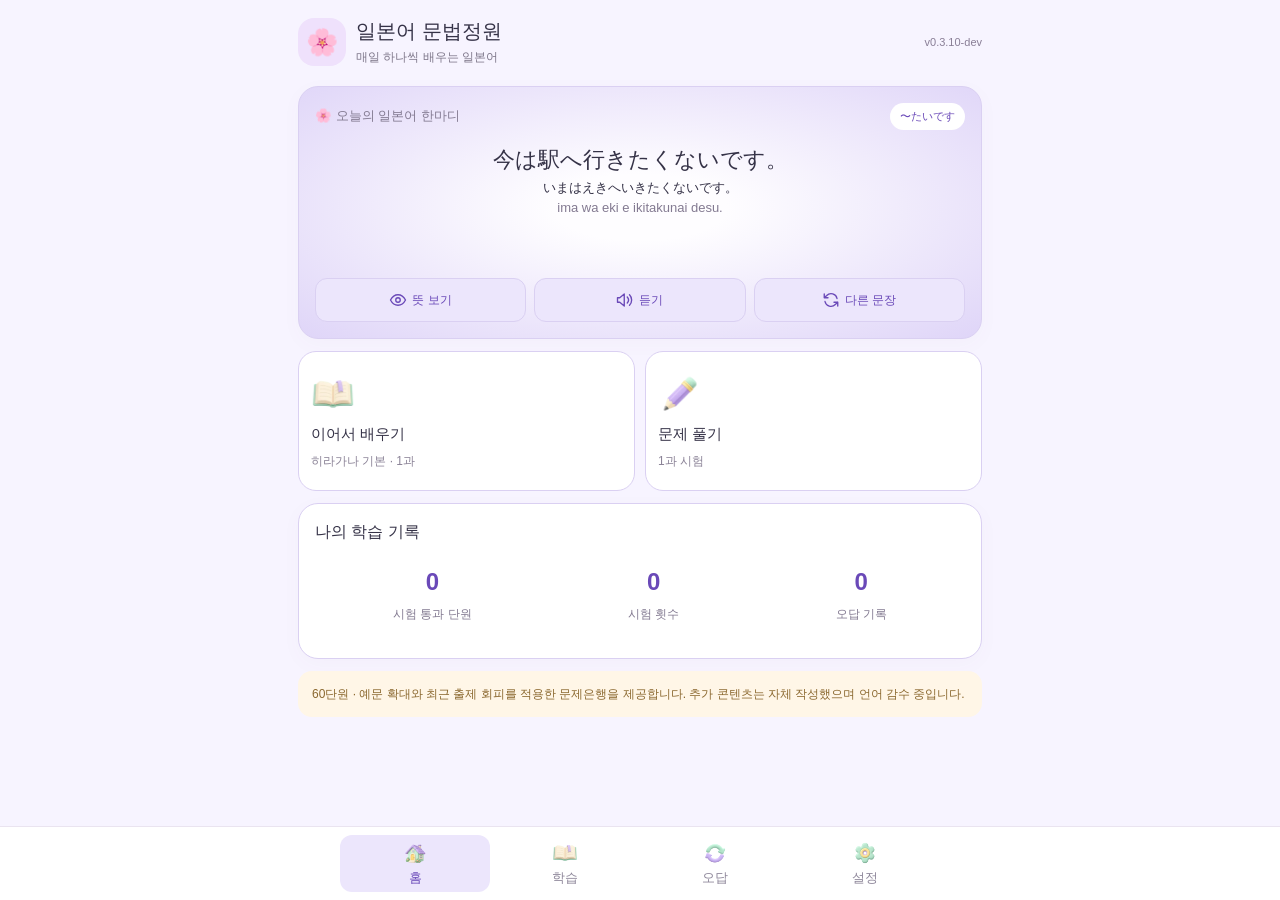
==== index.html @ 06cfdd21 "v0.3.10-dev: expand examples and add persistent context-aware quiz rotation" ====
<!doctype html>
<html lang="ko"><head><meta charset="utf-8"><meta name="viewport" content="width=device-width,initial-scale=1,viewport-fit=cover"><meta name="theme-color" content="#f3eafa"><meta name="description" content="일본어 문법정원 일본어 문법 학습"><link rel="manifest" href="./manifest.webmanifest"><link rel="apple-touch-icon" sizes="180x180" href="./icons/apple-touch-icon.png"><meta name="apple-mobile-web-app-capable" content="yes"><title>일본어 문법정원</title>
<style>
:root{font-family:-apple-system,BlinkMacSystemFont,"Noto Sans KR",sans-serif;color:#353247;background:#fbf9ff;font-synthesis:none}*{box-sizing:border-box}body{margin:0;padding:0 0 92px}button,input,select{font:inherit}button{cursor:pointer;border:0}header{display:flex;align-items:center;justify-content:space-between;margin-bottom:20px}.brand{display:flex;align-items:center;gap:10px}.brand b{font-size:20px}.brand small{display:block;color:#7d7689;font-size:12px;margin-top:4px}.flower{width:48px;height:48px;border-radius:16px;background:#efe1fc;display:grid;place-items:center;font-size:26px}.ver{font-size:11px;color:#897e96}.shell{max-width:720px;padding:22px 18px;margin:auto}.card{background:#fff;border:1px solid #eee8f4;border-radius:23px;padding:20px;margin:13px 0;box-shadow:0 5px 20px #77638a08}.hero{background:linear-gradient(125deg,#f0e3fd,#f9f0fa 58%,#e9f6ed)}h2{font-size:21px;margin:10px 0 16px}h3{font-size:17px}.muted,small{color:#837a91}.muted{font-size:13px;line-height:1.6}.grid{display:grid;grid-template-columns:1fr 1fr;gap:10px}.tile{text-align:left;padding:20px 12px;background:#fff;border:1px solid #ece6f2;border-radius:18px;min-height:120px;font-size:22px}.tile strong,.tile span{display:block;margin-top:9px;font-size:15px}.tile span{color:#8b8397;font-size:12px}.primary,.secondary{border-radius:13px;padding:12px 17px;font-weight:650}.primary{background:#8a75bb;color:white}.secondary{background:#f1ecf8;color:#655581}.btnrow{display:flex;gap:9px;flex-wrap:wrap;margin-top:18px}.stats{display:flex;justify-content:space-around;text-align:center;margin:18px 0}.stats strong,.stats small{display:block}.stats strong{font-size:24px;color:#725aa4}.stats small{font-size:12px;margin-top:5px}.warning{border-radius:14px;background:#fff6e7;padding:14px;color:#8b682f;font-size:12px;line-height:1.5}.nav{position:fixed;bottom:0;left:0;right:0;display:flex;justify-content:center;background:#ffffffed;border-top:1px solid #eae4f0;padding:8px 8px calc(8px + env(safe-area-inset-bottom));z-index:2}.nav button{width:min(25%,150px);padding:10px 2px;border-radius:12px;background:transparent;color:#8e879a;font-size:13px}.nav .active{color:#775db0;background:#f3edfa;font-weight:bold}.listrow{display:flex;align-items:center;justify-content:space-between;gap:8px;padding:15px 3px;border-bottom:1px solid #f0edf4;background:transparent;width:100%;text-align:left}.listrow:disabled{opacity:.55;cursor:default}.pill{font-size:11px;padding:6px 9px;border-radius:20px;background:#e5f3ea;color:#3e7958;white-space:nowrap}.pill.pending{background:#f1edf3;color:#99909f}select{width:100%;border-radius:13px;border:1px solid #e6ddec;background:#faf7ff;padding:13px;margin:8px 0}.example{padding:15px;border-radius:15px;background:#f8f5fc;margin:10px 0;line-height:1.7}.example p{margin:7px 0}.jp{font-size:20px;font-weight:600}.row{display:flex;align-items:center;justify-content:space-between;gap:10px}.small{font-size:13px}.options{display:grid;gap:9px;margin:19px 0}.answer{width:100%;text-align:left;padding:15px;background:#f9f7fc;border:1px solid #e9e1f1;border-radius:13px}.answer.correct{background:#e5f4e9;border-color:#a4d6b3}.answer.wrong{background:#fbe8e8;border-color:#ecaaa8}.feedback{background:#f3eff9;border-radius:13px;padding:15px;line-height:1.7}.progress{height:8px;background:#ece7f3;border-radius:10px;overflow:hidden}.progress div{height:100%;background:#947eca}.hidden{display:none}label{cursor:pointer}button:focus-visible,input:focus-visible,select:focus-visible{outline:3px solid #a794d6;outline-offset:3px}@media(prefers-color-scheme:dark) and (max-width:0px){:root{background:#1d1b25;color:#f3effa}.card,.tile{background:#292632;border-color:#45404f}.hero{background:linear-gradient(125deg,#39304a,#34383a)}.nav{background:#292632;border-color:#45404f}.secondary,.example,.answer,select{background:#383243;color:#f3effa;border-color:#534960}.listrow{color:inherit;border-color:#413a49}.warning{background:#493e30;color:#ffe1af}.muted,small,.tile span{color:#b7adbf}.feedback{background:#41374e}}
html[data-theme=dark]{background:#1d1b25;color:#f3effa}html[data-theme=dark] .card,html[data-theme=dark] .tile{background:#292632;border-color:#45404f}html[data-theme=dark] .hero{background:linear-gradient(125deg,#39304a,#34383a)}html[data-theme=dark] .nav{background:#292632;border-color:#45404f}html[data-theme=dark] .secondary,html[data-theme=dark] .example,html[data-theme=dark] .answer,html[data-theme=dark] select{background:#383243;color:#f3effa;border-color:#534960}html[data-theme=dark] .listrow{color:inherit;border-color:#413a49}html[data-theme=dark] .warning{background:#493e30;color:#ffe1af}html[data-theme=dark] .muted,html[data-theme=dark] small,html[data-theme=dark] .tile span{color:#b7adbf}html[data-theme=dark] .feedback{background:#41374e}.answer.correct,html[data-theme=dark] .answer.correct{background:#d8f1e1!important;color:#174f30!important;border-color:#79ba94}.answer.wrong,html[data-theme=dark] .answer.wrong{background:#fde1e1!important;color:#812a30!important;border-color:#d98c93}.theme-choice{display:block;padding:13px;border:1px solid #e8e0f0;border-radius:12px;margin:8px 0}html[data-theme=dark] .theme-choice{border-color:#5b5366}.backup-actions{display:grid;grid-template-columns:repeat(2,minmax(0,1fr));gap:10px;margin-top:18px}.backup-actions>button,.backup-upload{display:flex;align-items:center;justify-content:center;text-align:center;width:100%;min-height:48px;font-size:13px;padding:10px 3px;white-space:nowrap}.backup-upload{cursor:pointer}#pull-indicator{position:fixed;top:-55px;left:50%;z-index:50;border-radius:25px;padding:10px 18px;background:#f2e7fa;color:#624d83;font-size:12px;opacity:0;pointer-events:none;white-space:nowrap}#pull-indicator.visible{opacity:1}html{background:var(--garden-bg,#fbf9ff)!important} .card,.tile{background:var(--garden-card,#fff)!important}.hero{background:radial-gradient(ellipse at 50% 48%,var(--garden-center,#fff9ff) 0%,var(--garden-center,#fff9ff) 18%,var(--garden-tint,#f0e3fd) 100%)!important}.nav{background:var(--garden-card,#fff)!important}.primary,.progress div{background:var(--garden-accent,#9474c8)!important}.featured{display:block;cursor:pointer;text-align:center;border-radius:14px;padding:18px 8px;margin:12px 0;line-height:1.7}.featured:focus-visible{outline:3px solid var(--garden-accent)}.featured-jp{font-size:22px;font-weight:700}.featured-meaning{margin:10px 0}.featured-actions{display:flex;justify-content:center;gap:7px;flex-wrap:wrap}.featured-actions button{font-size:12px;padding:10px}.palette-grid{display:flex;justify-content:space-between;gap:5px;margin:17px 0}.palette-choice{display:grid;justify-items:center;gap:6px;font-size:11px}.palette-choice input{position:absolute;opacity:0;width:1px}.palette-dot{width:36px;height:36px;display:block;border-radius:50%;border:2px solid transparent}.palette-choice input:checked+.palette-dot{border-color:#333;box-shadow:0 0 0 3px #cabfd7}.bright-row{display:flex;justify-content:space-between}#brightness{width:100%;accent-color:var(--garden-accent);margin:17px 0}.featured-heading{display:flex;align-items:center;justify-content:space-between;gap:8px}.featured-topic{border-radius:16px;padding:5px 10px;background:#ffffff75;color:#65507e;font-size:11px;white-space:nowrap}html[data-theme=dark] .featured-topic{background:#ffffff21;color:#eee0fa}.app-back{width:36px;height:36px;background:var(--garden-tint,#eee4f6);color:inherit;border-radius:12px;font-size:22px;flex-shrink:0}.app-modal-shade{position:fixed;inset:0;z-index:100;background:#17132299;display:grid;place-items:center;padding:20px}.app-modal{background:var(--garden-card,#fff);color:var(--garden-ink,inherit);border:1px solid #8e829955;border-radius:20px;max-width:360px;width:100%;padding:22px;box-shadow:0 14px 40px #0003}.app-modal h3{margin-top:0}.app-modal-actions{display:grid;grid-template-columns:1fr 1fr;gap:10px;margin-top:22px}.app-modal-actions button{min-height:44px}html[data-theme=dark] .example,html[data-theme=dark] .secondary,html[data-theme=dark] .answer:not(.correct):not(.wrong){background:var(--garden-soft,#383243)!important}html[data-theme=light] .example,html[data-theme=light] .secondary,html[data-theme=light] .answer:not(.correct):not(.wrong){background:var(--garden-soft,#f0e9f7)!important}.card,.tile{border-color:var(--garden-edge,#e8deee)!important}.hero{border-color:var(--garden-edge,#e8deee)!important}.answer.correct,html[data-theme=dark] .answer.correct{background:#d8f1e1!important;color:#174f30!important}.answer.wrong,html[data-theme=dark] .answer.wrong{background:#fde1e1!important;color:#812a30!important}.primary{color:var(--garden-on-accent,#21163f)!important}.primary:hover{filter:brightness(.97)}.nav .active{color:var(--garden-accent-ink,#6a49b8)!important;background:var(--garden-soft,#ece6fc)!important}.secondary{color:var(--garden-accent-ink,#6a49b8)!important}.featured-topic{color:var(--garden-accent-ink,#6a49b8)!important;background:var(--garden-card,#fff)!important}.palette-grid{display:grid!important;grid-template-columns:repeat(3,minmax(0,1fr));gap:14px 8px}.palette-choice{min-width:0}.palette-choice input:checked+.palette-dot{border-color:var(--garden-accent-ink,#6a49b8)!important}.hero .featured-jp{color:inherit}.answer.correct,html[data-theme=dark] .answer.correct{color:#174f30!important;background:#d8f1e1!important}.answer.wrong,html[data-theme=dark] .answer.wrong{color:#812a30!important;background:#fde1e1!important}.hero .featured-actions button.secondary{background:var(--garden-action-bg,#fff)!important;color:var(--garden-action-ink,#6a49b8)!important;border:1px solid var(--garden-action-line,#dad0f2)!important;box-shadow:0 2px 6px #0000000b;font-weight:700;min-height:42px;border-radius:12px;transition:filter .15s,transform .15s}.hero .featured-actions button.secondary:active{transform:scale(.98);filter:brightness(.96)}.hero .featured-actions button.secondary:focus-visible{outline:3px solid var(--garden-accent-ink,#6a49b8);outline-offset:2px}html[data-theme=dark] .hero .featured-actions button.secondary{box-shadow:0 2px 8px #00000020}/* v0.3.10-dev: compact fixed-height phrase area, scrollable for long text */
.hero .featured{height:132px;min-height:132px;max-height:132px;display:flex;flex-direction:column;align-items:center;justify-content:flex-start;gap:2px;overflow-y:auto;overscroll-behavior:contain;padding:6px 4px;margin:8px 0;line-height:1.4}
.hero .featured-jp{display:block;flex-shrink:0;max-width:100%;padding:1px 6px;margin:0;font:inherit;font-size:22px;font-weight:700;line-height:1.4;text-align:center;white-space:normal;overflow-wrap:anywhere;background:transparent;color:inherit;border:0;cursor:pointer}
.hero .featured-jp:focus-visible{outline:2px solid var(--garden-accent-ink);outline-offset:2px;border-radius:6px}
.hero .featured>.small{flex-shrink:0;margin:0;line-height:1.4;overflow-wrap:anywhere;max-width:100%}
.hero .featured>.small.muted{line-height:1.35}
.hero .featured-meaning{flex-shrink:0;margin:0;padding:0;line-height:1.45;font-size:14px;overflow-wrap:anywhere;max-width:100%}
.hero .featured-actions{min-height:44px;align-items:center;gap:7px}
.hero .featured-actions button{white-space:nowrap}
.hero .featured-actions button[data-action="featured:meaning"]{box-sizing:border-box;flex:0 0 86px;width:86px;min-width:86px;max-width:86px;min-height:42px;height:42px;display:inline-flex;align-items:center;justify-content:center}
@media(max-width:350px){.hero .featured-actions{gap:4px}.hero .featured-actions button{padding:9px 6px;font-size:11px}.hero .featured-actions button[data-action="featured:meaning"]{flex-basis:82px;width:82px;min-width:82px;max-width:82px}}
/* v0.2.2 · unified review: compact, touch-friendly spacing */
.review-card{padding:18px 16px}.review-card>h2{margin:0 0 14px}.review-switch{display:grid;grid-template-columns:1fr 1fr;gap:7px;margin-bottom:15px}.review-switch button{border:1px solid var(--garden-line,#e5ddef);background:var(--garden-soft,#f8f5fc);border-radius:12px;min-height:44px;padding:9px 8px;color:inherit;font-size:14px}.review-switch button.selected{background:var(--garden-accent,#e6d9f7);font-weight:700}.review-switch span{font-size:12px;opacity:.7;margin-left:4px}.review-entry{background:var(--garden-soft,#f8f5fc);border-radius:15px;padding:13px 14px;margin:0 0 10px;line-height:1.5}.review-entry>small{display:block;margin:0 0 6px;font-size:12px}.review-question{display:flex;align-items:center;justify-content:space-between;gap:8px;width:100%;background:none;color:inherit;text-align:left;padding:5px 0 8px;min-height:44px;font-weight:700;line-height:1.5;overflow-wrap:anywhere}.review-question span:first-child{flex:1;min-width:0}.review-arrow{font-size:25px;line-height:1;opacity:.65;flex-shrink:0}.review-answer,.review-note{margin:5px 0 0!important;font-size:13px;line-height:1.55!important}.review-empty{padding:12px 2px;margin:0}.review-entry:last-child{margin-bottom:0}@media(max-width:430px){.review-card{padding:16px 13px}.review-entry{padding:11px 12px}.review-switch{gap:6px}}

/* v0.2.2 · consistent app-wide vertical rhythm without changing data/layout hierarchy */
.shell>.card{margin-top:12px;margin-bottom:12px;padding:18px}
.shell>.card h2{line-height:1.4;margin:8px 0 14px}
.shell>.card h3{line-height:1.4;margin:9px 0 11px}
.shell .example{line-height:1.6;padding:13px 14px;margin:9px 0}
.shell .example p{margin:6px 0;line-height:1.55}
.shell .listrow{min-height:50px;padding:12px 4px;line-height:1.45}
.shell .btnrow{margin-top:14px;gap:8px}
@media(max-width:430px){.shell{padding:17px 14px}.shell>.card{padding:15px;margin:10px 0}.shell .example{padding:12px;margin:8px 0}.shell>.card h2{margin:6px 0 12px}}

/* v0.3.10-dev shared spacing baseline; preserve mobile safe areas */
.shell>.card{border-radius:20px;padding:16px;margin:12px 0;line-height:1.55}
.shell .example{line-height:1.6;overflow-wrap:anywhere}
.shell .answer{min-height:48px;padding:12px 14px;line-height:1.5;overflow-wrap:anywhere}
.shell .options{gap:9px}
.shell .feedback{line-height:1.6;overflow-wrap:anywhere}
@media(max-width:430px){.shell>.card{padding:13px;margin:9px 0}}
/* v0.3.10-dev final responsive baseline */
.app-back{width:44px;height:44px}.brand{min-width:0}.brand>div:last-child{min-width:0}.brand b{overflow-wrap:anywhere}.ver{flex-shrink:0;margin-left:6px}
.app-modal,.kj-modal{max-height:calc(100dvh - 40px);overflow-y:auto}.shell{padding-top:calc(18px + env(safe-area-inset-top))}
@media(max-width:430px){.brand{gap:6px}.brand b{font-size:17px}.flower{width:38px;height:38px;flex-shrink:0}.brand small{font-size:11px}.ver{font-size:10px}}
.quiz-prompt{white-space:pre-line}.review-card .btnrow{margin-bottom:14px}.row>strong{min-width:0;overflow-wrap:anywhere}.row>small{flex-shrink:0}
.assembly-answer{padding:14px;min-height:58px;margin:12px 0;border-radius:13px;background:var(--garden-soft);font-size:22px;line-height:1.5;overflow-wrap:anywhere}.assembly-parts{margin-bottom:14px}.assembly-parts button:disabled{opacity:.35;cursor:default}
.tile{color:inherit}.stats strong{color:var(--garden-accent-ink,#725aa4)}
.review-switch{margin-bottom:16px}.review-actions{display:grid;grid-template-columns:minmax(0,1fr);gap:8px;margin:0 0 16px}.review-actions button{width:100%;min-height:44px;text-align:center}.review-actions button:disabled{opacity:.45;cursor:default}.btnrow.quiz-advance{justify-content:center}
.safety-actions{display:grid;grid-template-columns:minmax(0,1fr);margin-top:8px}.safety-actions button{width:100%;min-height:48px;text-align:center}
/* v0.3.10-dev: iPhone 16 Pro 402px baseline */
.btnrow.action-grid{display:grid;grid-template-columns:repeat(3,minmax(0,1fr));gap:8px}
.action-grid>button{width:100%;min-width:0;min-height:48px;padding:10px 4px;font-size:14px;line-height:1.4;text-align:center;overflow-wrap:anywhere}
.resume-actions{display:grid;margin-top:14px}.resume-actions>button{width:100%;min-height:48px;text-align:center}
.nav button{min-height:44px}.app-modal-actions,.kj-modal-actions{gap:8px}.app-modal-actions button,.kj-modal-actions button{min-height:48px}.app-modal-actions>button:only-child{grid-column:1/-1}
.hero .featured-actions button.secondary{min-height:44px}.hero .featured-actions button[data-action="featured:meaning"]{height:44px;min-height:44px}
.row>button[data-action^="speak:"]{flex:0 0 44px;width:44px;height:44px;min-height:44px;padding:0;display:inline-flex;align-items:center;justify-content:center}
.review-actions button{min-height:48px}

/* v0.3.7: shared decorative icon sizes; labels remain accessible. */
.garden-icon{display:inline-block;width:24px;height:24px;object-fit:contain;flex:0 0 24px;vertical-align:middle;pointer-events:none}
.garden-line-icon{width:18px;height:18px;flex:0 0 18px;pointer-events:none}
.icon-button,.icon-link,.backup-actions>button,.backup-upload,.review-actions>button{display:inline-flex;align-items:center;justify-content:center;gap:6px}
.icon-button>span,.backup-actions span{min-width:0}
.icon-link{justify-content:flex-start;line-height:1.5;color:var(--garden-accent-ink,#6a49b8)}
.nav button{display:flex;flex-direction:column;align-items:center;justify-content:center;gap:3px;padding:5px 2px;min-height:52px}
.nav .garden-icon{width:26px;height:26px;flex-basis:26px}
.tile>.garden-icon{display:block;width:44px;height:44px;margin:0;object-fit:contain}
.app-back{display:flex;align-items:center;justify-content:center}
.hero .featured-actions{display:grid;grid-template-columns:repeat(3,minmax(0,1fr));gap:8px;flex-wrap:nowrap}
.hero .featured-actions button.secondary,.hero .featured-actions button[data-action="featured:meaning"]{display:flex;align-items:center;justify-content:center;gap:5px;box-sizing:border-box;width:100%;min-width:0;max-width:none;height:44px;min-height:44px;padding:8px 4px;font-size:12px;white-space:nowrap;box-shadow:none;background:var(--garden-soft,#f1ecf8)!important}
.backup-actions .garden-icon{width:22px;height:22px;flex-basis:22px}
.action-grid .icon-button{flex-direction:column;gap:3px}
</style><link rel="stylesheet" href="./kanji-app.css"/><link rel="stylesheet" href="./course.css">
</head><body><div id="app"></div>
<script src="./app-ui.js"></script>
<script src="./record-backup.js"></script>
<script src="./grammar-lessons.js"></script>
<script src="./sentence-parts.js"></script>
<script src="./course-data.js"></script><script src="./course-runtime.js"></script><script src="./practice-data.js"></script><script src="./practice-runtime.js"></script>
<script>
"use strict";
const VERSION="0.3.10-dev", KEY="jgg.progress.v1", SESSION="jgg.session.v1";
const stageNames=["일본어 입문","기초 문장 만들기","동사 활용","필수 문법 활용","문장 확장과 응용","일본 여행 실전 일본어"];
const titles=["히라가나 기본","히라가나 확장","발음과 박자","가타카나 기본","가타카나 확장","일본어 어순","です 문장","は와 が 기초","これ·それ·あれ","입문 종합","명사와 の","こそあど 표현","의문사","い형용사","い형용사 활용","な형용사","な형용사 활용","장소와 존재","숫자·시간·날짜","기초 종합","동사 기본형","ます형","현재·과거·부정","を·に·で","이동 동사","て형 만들기","てください","ています","ない형","동사 종합","〜たいです","〜がほしい","〜てもいい","〜てはいけない","〜ことができる","〜ましょう","〜ませんか","비교 표현","〜ほうがいい","활용 종합","から·ので","けど·が","そして·それから","〜てから","〜たことがある","〜たら","〜と思います","〜そうです","경어·정중 표현","응용 종합","공항·입국","전철·버스","길 찾기","호텔","카페","식당","쇼핑","관광·USJ","긴급 상황","여행 종합 실습"];
const makeQ=(question,choices,correct,reason)=>({question,choices,correct,reason});
const content={
1:{goal:"히라가나 기본 글자를 소리와 연결해 읽어요.",explain:"히라가나는 일본어를 적는 기본 문자입니다. あ(a)·い(i)·う(u)·え(e)·お(o)를 먼저 익히고 자음 행으로 확장해 보세요.",examples:[["あいうえお","あいうえお","a i u e o","아·이·우·에·오"],["さくら","さくら","sakura","벚꽃"],["ねこ","ねこ","neko","고양이"]],questions:[
makeQ("‘あ’의 소리는?",["a","i","u","e"],0,"あ는 a(아)입니다."),makeQ("‘い’의 소리는?",["e","i","o","u"],1,"い는 i(이)입니다."),makeQ("‘う’의 소리는?",["o","a","u","e"],2,"う는 u(우)입니다."),makeQ("‘え’의 소리는?",["u","o","a","e"],3,"え는 e(에)입니다."),makeQ("‘お’의 소리는?",["o","i","a","u"],0,"お는 o(오)입니다."),makeQ("‘か’의 소리는?",["ta","ka","sa","na"],1,"か는 ka(카)입니다."),makeQ("‘き’의 소리는?",["shi","chi","ki","hi"],2,"き는 ki(키)입니다."),makeQ("‘く’의 소리는?",["su","nu","fu","ku"],3,"く는 ku(쿠)입니다."),makeQ("‘ねこ’의 뜻은?",["고양이","벚꽃","물","산"],0,"ねこ(neko)는 고양이입니다."),makeQ("‘さくら’의 뜻은?",["하늘","벚꽃","바다","학교"],1,"さくら(sakura)는 벚꽃입니다.")]},
6:{goal:"일본어의 기본 어순을 이해해요.",explain:"일본어는 보통 주어·목적어·동사 순서로 말합니다. 조사는 단어 뒤에 붙어 문장 속 역할을 나타냅니다.",examples:[["私は水を飲みます。","わたしはみずをのみます。","watashi wa mizu o nomimasu","저는 물을 마십니다."],["私は学生です。","わたしはがくせいです。","watashi wa gakusei desu","저는 학생입니다."],["猫がいます。","ねこがいます。","neko ga imasu","고양이가 있습니다."]],questions:[
makeQ("일본어의 일반적인 기본 어순은?",["주어-동사-목적어","주어-목적어-동사","동사-주어-목적어","목적어-동사-주어"],1,"일본어는 보통 주어-목적어-동사 순서입니다."),makeQ("‘私は水を飲みます’에서 동사는?",["私","水","飲みます","を"],2,"飲みます는 마십니다라는 뜻의 동사입니다."),makeQ("‘私は水を飲みます’에서 목적어는?",["水","私","は","飲みます"],0,"水(물)가 목적어입니다."),makeQ("‘を’의 대표 기능은?",["화제 표시","목적어 표시","장소 표시","시간 표시"],1,"を는 타동사의 목적어를 주로 표시합니다."),makeQ("‘私は学生です’의 술어는?",["私","は","学生です","私 は"],2,"学生です가 문장의 술어입니다."),makeQ("‘は’의 대표 기능은?",["화제 제시","목적어 표시","도착 표시","소유 표시"],0,"は는 문장의 화제를 나타냅니다."),makeQ("‘猫がいます’의 자연스러운 뜻은?",["고양이를 삽니다","고양이가 있습니다","고양이를 봅니다","고양이를 좋아합니다"],1,"います는 사람이나 동물 등의 존재를 나타냅니다."),makeQ("일본어 조사는 주로 어디에 붙나요?",["단어 앞","단어 가운데","단어 뒤","문장 맨 앞"],2,"조사는 관련 단어 뒤에 붙습니다."),makeQ("‘저는 물을 마십니다’에 맞는 문장은?",["私は水を飲みます。","水は私を飲みます。","飲みます私は水を。","私は飲みます水を。"],0,"보통 私は + 水を + 飲みます 순서입니다."),makeQ("일본어 문장의 핵심 서술 요소는 일반적으로?",["문장 앞","문장 끝쪽","항상 가운데","언제나 생략"],1,"술어는 보통 문장 끝에 옵니다.")]},
7:{goal:"명사 뒤에 です를 붙여 정중하게 설명해요.",explain:"명사 + です는 ‘~입니다’라는 기본 정중 표현입니다. ではありません(아닙니다), でした(이었습니다)와 같이 형태가 바뀝니다.",examples:[["学生です。","がくせいです。","gakusei desu","학생입니다."],["学生ではありません。","がくせいではありません。","gakusei dewa arimasen","학생이 아닙니다."],["昨日は休みでした。","きのうはやすみでした。","kinou wa yasumi deshita","어제는 휴일이었습니다."]],questions:[
makeQ("‘학생입니다’의 정중한 표현은?",["学生です。","学生ません。","学生を。","学生ない。"],0,"명사 뒤에 です를 붙입니다."),makeQ("‘学生です’의 뜻은?",["학생이 아닙니다","학생입니다","학생이었습니다","학생입니까"],1,"です는 정중한 명사 서술에 씁니다."),makeQ("‘학생이 아닙니다’는?",["学生でした。","学生です。","学生ではありません。","学生ます。"],2,"명사 부정 정중형은 ではありません입니다."),makeQ("‘학생이었습니다’는?",["学生です。","学生ではありません。","学生ではありませんでした。","学生でした。"],3,"명사 과거 정중형은 でした입니다."),makeQ("‘학생이 아니었습니다’는?",["学生ではありませんでした。","学生です。","学生でした。","学生ません。"],0,"과거 부정 정중형은 ではありませんでした입니다."),makeQ("‘日本人です’의 뜻은?",["일본에 갑니다","일본인입니다","일본어입니다","일본이 아닙니다"],1,"日本人은 일본인입니다."),makeQ("‘これは本です’의 뜻은?",["그것은 책입니다","저것은 책입니다","이것은 책입니다","이것은 책이 아닙니다"],2,"これ는 이것, 本은 책입니다."),makeQ("‘ですか’는 일반적으로 무엇을 만드나요?",["과거형","부정형","명령형","질문 표현"],3,"문장 끝 か는 질문을 나타낼 수 있습니다."),makeQ("‘今日は休みです’의 뜻은?",["오늘은 쉽니다/휴일입니다","내일은 휴일입니다","오늘은 학교입니다","어제는 휴일이었습니다"],0,"今日は는 오늘은, 休みです는 휴일입니다."),makeQ("‘先生でした’는 어떤 시제인가요?",["현재","과거","미래 확정","진행"],1,"でした는 명사 서술의 과거 정중형입니다.")]}}
Object.assign(content,window.JGG_LESSONS||{});
window.JGG_COURSE.extend(content);
window.JGG_PRACTICE.extend(content);
let state={attempts:[],review:[],settings:{reading:true,romaji:true,meaning:true,theme:"system",accent:"lavender",brightness:100}};
try{const s=JSON.parse(localStorage.getItem(KEY)||"null");if(s&&Array.isArray(s.attempts)&&Array.isArray(s.review))state={...state,...s,settings:{...state.settings,...s.settings}}}catch(e){console.warn(e)}
const PALETTES={
lavender:{L:{bg:"#f7f4ff",card:"#ffffff",line:"#dad0f2",accent:"#c4b2f0",soft:"#ece6fc",ink:"#6a49b8",on:"#21163f"},D:{bg:"#18171c",card:"#222127",line:"#38363f",accent:"#7a5cc4",soft:"#2c2640",ink:"#c4b4f2",on:"#ffffff"}},
pink:{L:{bg:"#fff6f9",card:"#ffffff",line:"#f1cfdb",accent:"#f7a8c0",soft:"#fde6ee",ink:"#b0305f",on:"#3a1626"},D:{bg:"#18171c",card:"#222127",line:"#38363f",accent:"#b4506f",soft:"#35232b",ink:"#f2a9c0",on:"#ffffff"}},
mint:{L:{bg:"#f2fbf7",card:"#ffffff",line:"#c4e6d8",accent:"#93dcc0",soft:"#def6ec",ink:"#1c7a5c",on:"#0f2a1f"},D:{bg:"#18171c",card:"#222127",line:"#38363f",accent:"#2a8061",soft:"#1d332b",ink:"#8fdcc0",on:"#ffffff"}},
sky:{L:{bg:"#f3f9ff",card:"#ffffff",line:"#c9dff2",accent:"#9ccbf2",soft:"#e3f1fd",ink:"#1f6aa8",on:"#10253a"},D:{bg:"#18171c",card:"#222127",line:"#38363f",accent:"#3a76aa",soft:"#1f2f3d",ink:"#9cc8ee",on:"#ffffff"}},
peach:{L:{bg:"#fff7f2",card:"#ffffff",line:"#f2d8c8",accent:"#ffc0a0",soft:"#ffe9dc",ink:"#b5532a",on:"#3a1b0c"},D:{bg:"#18171c",card:"#222127",line:"#38363f",accent:"#b05835",soft:"#3a2a22",ink:"#ffc3a3",on:"#ffffff"}},
lemon:{L:{bg:"#fffcf0",card:"#ffffff",line:"#eee0a8",accent:"#f6e08a",soft:"#fff6cc",ink:"#8a6a00",on:"#332a00"},D:{bg:"#18171c",card:"#222127",line:"#38363f",accent:"#8f7410",soft:"#38321a",ink:"#f0dc86",on:"#ffffff"}}
};
function blend(a,b,p){return "#"+[1,3,5].map(i=>{const x=parseInt(a.slice(i,i+2),16),y=parseInt(b.slice(i,i+2),16);return Math.round(x+(y-x)*p).toString(16).padStart(2,"0")}).join("")}
const setTheme=()=>{const mode=state.settings.theme||"system",dark=mode==="system"?matchMedia("(prefers-color-scheme: dark)").matches:mode==="dark";document.documentElement.dataset.theme=dark?"dark":"light";const b=Math.max(70,Math.min(120,Number(state.settings.brightness)||100)),delta=(b-100)/100,chosen=PALETTES[state.settings.accent]||PALETTES.lavender,p=dark?chosen.D:chosen.L,style=document.documentElement.style;
const shifted=(color,multiplier=1)=>blend(color,delta>0?"#ffffff":"#000000",Math.min(.42,Math.abs(delta)*multiplier));
style.setProperty("--garden-bg",shifted(p.bg,1.2));
style.setProperty("--garden-card",shifted(p.card,dark?.85:1.05));
style.setProperty("--garden-tint",shifted(blend(p.accent,p.bg,dark?.72:.53),1.1));
style.setProperty("--garden-center",shifted(dark?blend(blend(p.accent,p.card,.84),"#ffffff",.14):blend(p.accent,p.card,.975),1.15));
style.setProperty("--garden-ink",dark?"#f3effa":"#353247");
style.setProperty("--garden-accent",p.accent);
style.setProperty("--garden-accent-ink",p.ink);
style.setProperty("--garden-on-accent",p.on);
style.setProperty("--garden-soft",shifted(p.soft,1.05));
style.setProperty("--garden-edge",shifted(p.line,1.05));
style.setProperty("--garden-swatch",chosen.L.accent);
style.setProperty("--garden-action-bg",shifted(dark?blend(p.card,"#ffffff",.13):blend(p.card,p.soft,.09),.65));
style.setProperty("--garden-action-line",dark?blend(p.line,p.ink,.48):p.line);
style.setProperty("--garden-action-ink",dark?p.ink:p.ink);
document.querySelector('meta[name="theme-color"]')?.setAttribute("content",shifted(p.bg,1.2));
};matchMedia("(prefers-color-scheme: dark)").addEventListener?.("change",()=>{if((state.settings.theme||"system")==="system")setTheme()});setTheme();const save=()=>{try{localStorage.setItem(KEY,JSON.stringify(state));window.jggDB?.mirror("grammar",state);document.getElementById("grammar-storage-warning")?.remove();return true}catch(e){console.warn("문법 기록 저장 실패",e);if(!document.getElementById("grammar-storage-warning")){const warning=document.createElement("div");warning.id="grammar-storage-warning";warning.setAttribute("role","alert");warning.textContent="학습 기록을 저장하지 못했습니다. 저장 공간과 백업을 확인해 주세요.";warning.style.cssText="position:fixed;z-index:99999;left:12px;right:12px;bottom:85px;padding:13px 16px;border-radius:14px;background:#fff2dc;color:#503b21;box-shadow:0 4px 18px #0002;font-size:14px";document.body.append(warning)}return false}};
const app=document.getElementById("app");let view="home",lessonId=1,stage=0,quiz=null,lastResult=null;
const esc=s=>String(s).replace(/[&<>"']/g,c=>({"&":"&amp;","<":"&lt;",">":"&gt;",'"':"&quot;","'":"&#39;"}[c]));
const gardenIcon=(name)=>`<img class="garden-icon" src="./assets/icons/garden-v1/${name}.webp" width="24" height="24" alt="" aria-hidden="true">`;
window.jggIcon=gardenIcon;
const phraseIcons={"featured:meaning": "<svg class=\"garden-line-icon\" aria-hidden=\"true\" xmlns=\"http://www.w3.org/2000/svg\" viewBox=\"0 0 24 24\" fill=\"none\" stroke=\"currentColor\" stroke-width=\"1.8\" stroke-linecap=\"round\" stroke-linejoin=\"round\"><path d=\"M2 12s3.6-7 10-7 10 7 10 7-3.6 7-10 7S2 12 2 12Z\"/><circle cx=\"12\" cy=\"12\" r=\"3\"/></svg>", "featured:speak": "<svg class=\"garden-line-icon\" aria-hidden=\"true\" xmlns=\"http://www.w3.org/2000/svg\" viewBox=\"0 0 24 24\" fill=\"none\" stroke=\"currentColor\" stroke-width=\"1.8\" stroke-linecap=\"round\" stroke-linejoin=\"round\"><path d=\"M11 4 5 9H2v6h3l6 5Z\"/><path d=\"M15 8a6 6 0 0 1 0 8M18 5a10 10 0 0 1 0 14\"/></svg>", "featured:next": "<svg class=\"garden-line-icon\" aria-hidden=\"true\" xmlns=\"http://www.w3.org/2000/svg\" viewBox=\"0 0 24 24\" fill=\"none\" stroke=\"currentColor\" stroke-width=\"1.8\" stroke-linecap=\"round\" stroke-linejoin=\"round\"><path d=\"M20 10a8 8 0 0 0-13.7-4L3 9M3 4v5h5M4 14a8 8 0 0 0 13.7 4L21 15M21 20v-5h-5\"/></svg>"};
function actionIcon(label,action){
 if(action.startsWith("featured:")&&phraseIcons[action])return phraseIcons[action];
 const name=action.startsWith("lesson:")?"book":action.startsWith("dialogue:")||action.startsWith("practice-dialogue:")||action.startsWith("course-sound:")?"sound":action==="quiz:resume"?"play":action==="safety:export"||action==="export"?"backup":action==="assemble:undo"?"back":action==="assemble:reset"||action==="nav:review"||action==="practice:errors"||label.includes("다시 풀기")?"retry":action==="practice:due"?"calendar":label==="결과 보기"?"results":action.startsWith("speak:")?"sound":null;
 return name?gardenIcon(name):"";
}
const btn=(label,action,kind="secondary")=>{const icon=actionIcon(label,action),text=label.replace(/^[🔊↻]\s*/u,"")||(icon?"듣기":label);return `<button class="${kind}${icon?" icon-button":""}" data-action="${action}"${label==="🔊"?' aria-label="예문 듣기"':""}>${icon}${label==="🔊"?"":`<span>${text}</span>`}</button>`;};
const best=id=>Math.max(0,...state.attempts.filter(a=>a.lessonId===id&&(!a.kind||a.kind==="lesson")).map(a=>a.score));
function frame(body){app.innerHTML=`<main class="shell"><header><div class="brand">${["lesson","quiz","result"].includes(view)?`<button class="app-back" data-action="app:back" aria-label="뒤로가기">${gardenIcon("back")}</button>`:""}<div class="flower">🌸</div><div><b>일본어 문법정원</b><small>매일 하나씩 배우는 일본어</small></div></div><span class="ver">v${VERSION}</span></header>${body}</main><nav class="nav">${[["home","홈"],["lessons","학습"],["review","오답"],["settings","설정"]].map(([id,label])=>`<button data-action="nav:${id}" class="${view===id?"active":""}">${gardenIcon(({home:"home",lessons:"book",review:"retry",settings:"settings"})[id])}<span>${label}</span></button>`).join("")}</nav>`;}
let featuredIndex=-1,featuredMeaning=false;
const TOPICS={6:["목적어 + 동사","명사 + です","존재 표현"],7:["명사 + です","명사 부정형","과거 표현"]};
const featuredExamples=Object.entries(content).filter(([id])=>Number(id)>=6&&Number(id)%10!==0).flatMap(([id,d])=>d.examples.map((e,i)=>({id:Number(id),e,topic:TOPICS[id]?.[i]||titles[Number(id)-1]})));
function chooseFeatured(){const n=featuredExamples.length;const prev=featuredIndex;let k=Math.floor(Math.random()*(n-1));featuredIndex=prev<0?k:(k>=prev?k+1:k);featuredMeaning=false}
chooseFeatured();
function speakJapanese(t){if(!("speechSynthesis" in window)){window.jggUI.notice("일본어 음성을 지원하지 않습니다.");return}speechSynthesis.cancel();const u=new SpeechSynthesisUtterance(t);u.lang="ja-JP";u.rate=.85;speechSynthesis.speak(u)}
function home(){const done=Object.keys(content).filter(id=>best(Number(id))>=80).length,last=state.attempts.length?state.attempts[state.attempts.length-1].lessonId:1,recent=content[last]?last:1;const item=featuredExamples[featuredIndex],e=item.e;
const main='<section class="card hero"><div class="featured-heading"><small>🌸 오늘의 일본어 한마디</small><span class="featured-topic">'+esc(item.topic)+'</span></div>'+
'<div class="featured"><button type="button" class="featured-jp" lang="ja" data-action="featured:lesson" aria-label="이 문장의 단원으로 이동">'+esc(e[0])+'</button>'+
(state.settings.reading?'<div class="small">'+esc(e[1])+'</div>':'')+(state.settings.romaji?'<div class="small muted">'+esc(e[2])+'</div>':'')+
(featuredMeaning?'<p class="featured-meaning">'+esc(e[3])+'</p>':'')+'</div>'+
'<div class="featured-actions">'+btn(featuredMeaning?"뜻 숨기기":"뜻 보기","featured:meaning")+btn("🔊 듣기","featured:speak")+btn("다른 문장","featured:next")+'</div></section>'+
'<div class="grid"><button class="tile" data-action="lesson:'+recent+'">'+gardenIcon("book")+'<strong>이어서 배우기</strong><span>'+esc(titles[recent-1])+' · '+recent+'과</span></button>'+
'<button class="tile" data-action="featured:practice">'+gardenIcon("pencil")+'<strong>문제 풀기</strong><span>'+recent+'과 시험</span></button></div>'+
'<section class="card"><strong>나의 학습 기록</strong><div class="stats"><div><strong>'+done+'</strong><small>시험 통과 단원</small></div><div><strong>'+state.attempts.length+'</strong><small>시험 횟수</small></div><div><strong>'+state.review.length+'</strong><small>오답 기록</small></div></div></section>'+
'<p class="warning">60단원 · 예문 확대와 최근 출제 회피를 적용한 문제은행을 제공합니다. 추가 콘텐츠는 자체 작성했으며 언어 감수 중입니다.</p>';frame(main)}

function lessons(){frame(`<section class="card"><h2>단계별 학습</h2><p class="muted">학습 순서는 추천일 뿐 잠금이 없습니다. 단계별 10단원을 차례로 연습해 보세요.</p><select id="stage" aria-label="학습 단계">${stageNames.map((n,i)=>`<option value="${i}" ${stage===i?"selected":""}>${i+1}단계 · ${esc(n)}</option>`).join("")}</select>${titles.slice(stage*10,stage*10+10).map((title,i)=>{const id=stage*10+i+1,ready=!!content[id];return `<button class="listrow" data-action="lesson:${id}" ${ready?"":"disabled"}><span>${String(id).padStart(2,"0")}과 · ${esc(title)}</span><span class="pill ${ready?"":"pending"}">${ready?(best(id)>=80?"시험 통과":best(id)?best(id)+"점":"학습 가능"):"준비 중"}</span></button>`}).join("")}</section>`);}
function courseProgress(id){const d=content[id],seen=new Set(state.courseProgress?.[id]||[]),all=['table',...d.examples.map((_,i)=>'example:'+i)];return {done:all.filter(k=>seen.has(k)).length,total:all.length}}
function courseCheck(key,label){return `<label class="course-check"><input type="checkbox" data-course="${esc(key)}" ${(state.courseProgress?.[lessonId]||[]).includes(key)?'checked':''}><span>${esc(label)}</span></label>`}
function kanaLayout(rows,group){if(group!=="기본 46자")return rows;const out=Array(51).fill(null);rows.forEach((x,i)=>{const slot=i<35?i:i===35?35:i===36?37:i===37?39:i<=42?i+2:i===43?45:i===44?49:50;out[slot]=x});return out}
function coursePanel(){const d=window.JGG_COURSE.data.lessons[lessonId],rows=window.JGG_COURSE.data.kana[lessonId],p=courseProgress(lessonId);let out=`<section class="card course-section"><h3>학습 진도와 시험 성적</h3><p class="course-progress">학습 확인 <span id="course-count">${p.done}/${p.total}</span>항목 · 단원 시험 최고 ${best(lessonId)}점<br>학습 확인은 직접 체크한 기록이며 시험 점수와 별개입니다.</p></section>`;
 if(d){out+=`<section class="card course-section"><h3>핵심 정리·비교</h3><p class="course-note">${esc(d.tip)}</p><table class="course-table"><tbody>${d.table.map(r=>`<tr><th scope="row">${esc(r[0])}</th><td lang="ja">${esc(r[1])}<span lang="ko">${esc(r[2])}</span></td></tr>`).join('')}</tbody></table>${courseCheck('table','핵심 정리와 비교를 학습했어요')}</section>`}
 else{out+=`<section class="card"><h3>종합 학습</h3><p class="course-note">앞선 9개 단원의 새 문제와 기존 문제를 함께 연습합니다. 시험마다 각 단원에서 한 문제 이상 선택하고 취약한 문제를 우선합니다.</p>${courseCheck('table','앞선 단원의 핵심 내용을 복습했어요')}</section>`}
 if(rows){const kp=state.kanaProgress||{},seen=rows.filter(x=>kp[x.key]?.seen>0).length,master=rows.filter(x=>kp[x.key]?.correct>=2).length;out+=`<section class="card"><h3>전체 문자·조합 학습</h3><p class="course-progress">들어 본 글자 ${seen}/${rows.length} · 정답 2회 이상 ${master}/${rows.length}<br>글자를 누르면 발음을 듣습니다. 문자별 정답 기록은 퀴즈에서 쌓입니다.</p>`;for(const group of [...new Set(rows.map(x=>x.group))])out+=`<h4>${esc(group)}</h4><div class="kana-grid ${group==='요음'?'kana-yoon':''}">${kanaLayout(rows.filter(x=>x.group===group),group).map(x=>x?`<button class="kana-cell" data-action="kana:${esc(x.key)}" data-mastered="${kp[x.key]?.correct>=2}" aria-label="${esc(x.glyph+' '+x.romaji+' 발음 듣기')}"><strong lang="ja">${esc(x.glyph)}</strong><small>${esc(x.romaji)}${kp[x.key]?.seen?' · ✓':''}</small></button>`:'<span aria-hidden="true"></span>').join('')}</div>`;out+='</section>'}
 if(d?.sounds)out+=`<section class="card"><h3>소리·박자 비교</h3><div class="course-actions">${d.sounds.map(([ja,ko],i)=>btn(ja+' · '+ko,'course-sound:'+i)).join('')}</div><p class="course-source">길이와 작은 글자의 차이를 비교해 보세요. 합성음의 실제 품질은 기기에 따라 달라집니다.</p></section>`;
 if(d?.dialogue)out+=`<section class="card"><h3>실전 대화 1</h3>${d.dialogue.map(([role,ja,kana,ko],i)=>`<div class="course-dialogue"><small>${esc(role)}</small><div class="row"><span class="jp" lang="ja">${esc(ja)}</span>${btn('듣기','dialogue:'+i)}</div>${state.settings.reading?`<div class="small" lang="ja">${esc(kana)}</div>`:''}${state.settings.romaji?`<div class="small muted">${esc(window.JGG_PRACTICE.data.lessons[lessonId]?.originalDialogueRomaji?.[i]||"")}</div>`:""}${state.settings.meaning?`<p>${esc(ko)}</p>`:''}</div>`).join('')}</section>`;
 const dialogues=window.JGG_PRACTICE.data.lessons[lessonId]?.dialogues;if(dialogues)out+=dialogues.map((rows,g)=>`<section class="card"><h3>실전 대화 ${g+2}</h3>${rows.map(([role,ja,kana,romaji,ko],i)=>`<div class="course-dialogue"><small>${esc(role)}</small><div class="row"><span class="jp" lang="ja">${esc(ja)}</span>${btn('듣기','practice-dialogue:'+g+':'+i)}</div>${state.settings.reading?`<div class="small" lang="ja">${esc(kana)}</div>`:''}${state.settings.romaji?`<div class="small muted">${esc(romaji)}</div>`:''}${state.settings.meaning?`<p>${esc(ko)}</p>`:''}</div>`).join('')}</section>`).join('');
 const prerequisites=({26:[21,22],29:[21],39:[26,29],45:[26],46:[26],47:[23,29],48:[22,47],49:[7,22]})[lessonId]||[];
 if(prerequisites.length)out+=`<section class="card"><h3>먼저 확인하면 좋아요</h3><div class="course-actions">${prerequisites.map(n=>btn(n+'과 · '+titles[n-1],'lesson:'+n)).join('')}</div><p class="course-source">참고 체계: <a href="./sources.html?from=app" target="_blank" rel="noopener">학습 자료 출처·검수 상태</a>. 추가 설명과 문제는 자체 작성했으며 원어민 정밀 감수는 진행 중입니다.</p></section>`;
 return out;
}
function sampleRefs(id,format){return window.JGG_PRACTICE.select(content,state,id,format,window.JGG_COURSE.shuffle,dueToday)}
function startOX(){if(start('ox')===false)return;quiz.format='ox';quiz.claims=Array(quiz.order.length);quiz.order.forEach((i,pos)=>{const r=quiz.refs[i],q=content[r.lessonId].questions[r.questionIndex];quiz.claims[i]=q.judgement?q.correct:pos%2?q.correct:(q.correct+1+Math.floor(Math.random()*3))%4});persist();showQuiz()}
function assemblyCurrent(q=quiz){return q.assemblyItems?q.assemblyItems[q.order[q.pos]]:{parts:window.JGG_PARTS[q.lessonId],meaning:content[q.lessonId].examples[0][3]}}
function assemblyMove(){if(quiz?.format==='assembly'&&quiz.assemblyItems){quiz.parts=window.JGG_COURSE.shuffle(assemblyCurrent().parts);quiz.selected=[]}}
function weaknessSummary(){if(!lastResult.details?.length)return '';const counts=new Map();for(const x of lastResult.details)if(!x.ok){const key=x.lessonId+'|'+x.skill;counts.set(key,(counts.get(key)||0)+1)}return '<section class="card course-result"><h3>이번 시험의 복습 안내</h3>'+(counts.size?[...counts].map(([key,count])=>{const [id,skill]=key.split('|');return `<p>${btn(id+'과 · '+titles[id-1],'lesson:'+id)}<br>${esc(skill)} · 오답 ${count}개</p>`}).join(''):'<p>이번 문제를 모두 맞혔습니다. 문제은행의 다른 문제도 이어서 연습해 보세요.</p>')+'</section>'}

function lesson(){const d=content[lessonId];if(!d){go("lessons");return}frame(`<section class="card"><small>${Math.ceil(lessonId/10)}단계 · ${lessonId}과</small><h2>${esc(titles[lessonId-1])}</h2>${d.editorial_status?`<p class="muted">새 단원은 편집 초안으로 추가 언어 감수 중입니다.</p>`:""}<p><b>학습 목표</b> · ${esc(d.goal)}</p><div class="example">${esc(d.explain)}</div></section>${coursePanel()}<section class="card"><h3>예문 듣고 익히기</h3>${d.examples.map((e,i)=>`<div class="example"><div class="row"><span class="jp" lang="ja">${esc(e[0])}</span>${btn("🔊","speak:"+i)}</div>${state.settings.reading?`<div class="small">${esc(e[1])}</div>`:""}${state.settings.romaji?`<div class="small muted">${esc(e[2])}</div>`:""}${state.settings.meaning?`<p>${esc(e[3])}</p>`:""}${courseCheck("example:"+i,"이 예문을 학습했어요")}</div>`).join("")}${quiz&&quiz.lessonId===lessonId?`<div class="resume-actions">${btn("이어서 풀기","quiz:resume","primary")}</div>`:""}<div class="btnrow action-grid">${btn("10문제 풀기","quiz:start","primary")}${btn("OX 연습","quiz:ox")}${btn("문장 조립","quiz:assembly")}</div></section>`);}
function start(format){const refs=sampleRefs(lessonId,format),count=refs.length,old=state.practiceHistory;window.JGG_PRACTICE.remember(state,refs,content);if(!save()){state.practiceHistory=old;window.jggUI.notice("출제 이력을 저장하지 못해 새 시험을 시작하지 않았습니다.");return false}quiz={id:crypto.randomUUID(),lessonId,refs,pos:0,answers:[],order:Array.from({length:count},(_,i)=>i)};for(let i=count-1;i>0;i--){let j=Math.floor(Math.random()*(i+1));[quiz.order[i],quiz.order[j]]=[quiz.order[j],quiz.order[i]]}view="quiz";history.pushState({view,lessonId,stage,quizGuard:true},"","#quiz");persist();showQuiz();}
function quizRef(q,pos){return q.refs?q.refs[q.order[pos]]:{lessonId:q.lessonId,questionIndex:q.order[pos]}}
function quizQuestion(q,pos){if(q.format==="assembly")return {question:(q.assemblyItems?q.assemblyItems[q.order[pos]]:assemblyCurrent(q)).meaning,choices:["완성","다시 확인"],correct:0,reason:(q.assemblyItems?q.assemblyItems[q.order[pos]]:assemblyCurrent(q)).parts.join("")};const ref=quizRef(q,pos),item=content[ref.lessonId]?.questions[ref.questionIndex];if(item.judgement)return {...item,choices:item.choices.slice(0,2)};if(q.format!=="ox")return item;const choice=q.claims[q.order[pos]];return {question:item.question+"\n제시된 답: "+item.choices[choice],choices:["O · 맞아요","X · 아니에요"],correct:choice===item.correct?0:1,reason:item.reason}}
function showQuiz(){if(quiz.format==="assembly")return showAssembly();const q=quizQuestion(quiz,quiz.pos),answer=quiz.answers[quiz.pos],label=quiz.mode==="errors"?"문법 오답 재시험":quiz.mode==="due"?"오늘의 문법 복습":esc(titles[lessonId-1])+" · "+(quiz.format==="ox"?"OX 연습":"단원 시험");persist();frame(`<section class="card"><div class="row"><strong>${label}</strong><small>${quiz.pos+1} / ${quiz.order.length}</small></div><div class="progress" style="margin:15px 0"><div style="width:${100*(quiz.pos+1)/quiz.order.length}%"></div></div><h3 class="quiz-prompt">${esc(q.question)}</h3><div class="options">${q.choices.map((s,i)=>`<button class="answer ${answer!==undefined?(i===q.correct?"correct":i===answer?"wrong":""):""}" data-action="answer:${i}" ${answer!==undefined?"disabled":""}>${quiz.format==="ox"?"":"ABCD"[i]+". "}${esc(s)}</button>`).join("")}</div>${answer!==undefined?`<div class="feedback"><strong>${answer===q.correct?"정답입니다! 🎉":"다시 익혀봐요"}</strong><p>${esc(q.reason)}</p></div><div class="btnrow quiz-advance">${btn(quiz.pos+1===quiz.order.length?"결과 보기":"다음 문제","quiz:next","primary")}</div>`:""}</section>`)}
function scheduleGrammar(ref,ok){const item=content[ref.lessonId]?.questions[ref.questionIndex];if(item?.kanaKey){state.kanaProgress=state.kanaProgress||{};const k=state.kanaProgress[item.kanaKey]||{seen:0,correct:0};state.kanaProgress[item.kanaKey]={seen:k.seen,correct:ok?k.correct+1:0}}state.reviewSchedule=state.reviewSchedule||{};const key=ref.lessonId+":"+ref.questionIndex,prev=state.reviewSchedule[key]||{},streak=ok?(prev.streak||0)+1:0;const dueAt=new Date(Date.now()+(ok?[1,3,7,14][Math.min(streak-1,3)]:0)*86400000).toISOString();state.reviewSchedule[key]={streak,dueAt,lastReviewedAt:new Date().toISOString()};if(ok)state.review.forEach(r=>{if(r.lessonId===ref.lessonId&&r.questionIndex===ref.questionIndex)r.resolved=true});else state.review.push({...ref,at:new Date().toISOString(),resolved:false})}
function finish(){
 if(!validQuiz(quiz)||quiz.answers.length!==quiz.order.length)return;
 const total=quiz.order.length,correct=quiz.answers.filter((a,i)=>a===quizQuestion(quiz,i).correct).length,score=Math.round(correct*100/total),kind=quiz.mode|| (quiz.format==="ox"?"ox":quiz.format==="assembly"?"assembly":"lesson");
 const id=quiz.id||(quiz.id=crypto.randomUUID());persist();const previous=JSON.parse(JSON.stringify(state));
 if(!state.attempts.some(a=>a.sessionId===id)){state.attempts.push({sessionId:id,lessonId,kind,score,correct,total,at:new Date().toISOString()});if(quiz.format!=="assembly")quiz.answers.forEach((a,i)=>scheduleGrammar(quizRef(quiz,i),a===quizQuestion(quiz,i).correct))}
 if(!save()){state=previous;window.jggUI.notice("완료 기록을 저장하지 못했습니다. 현재 답안은 유지됩니다. 저장 공간을 확인하고 결과 보기를 다시 눌러 주세요.");return}
 lastResult={lessonId,score,correct,total,kind,details:quiz.format==="assembly"?[]:quiz.answers.map((a,i)=>{const r=quizRef(quiz,i);return {...r,skill:content[r.lessonId].questions[r.questionIndex].skill||"읽기·뜻",ok:a===quizQuestion(quiz,i).correct}})};quiz=null;view="result";history.pushState({view,lessonId,stage},"","#result");persist();showResult()
}
function showResult(){const {score,correct,total=10,kind="lesson"}=lastResult;const practice=kind!=="lesson";frame(`<section class="card"><h2>${practice?"복습·연습 결과":"단원 시험 결과"}</h2><div class="stats"><div><strong>${score}점</strong><small>이번 점수</small></div><div><strong>${correct}/${total}</strong><small>정답</small></div>${practice?"":`<div><strong>${best(lessonId)}점</strong><small>최고 점수</small></div>`}</div><p>${kind==="assembly"?"완성 문장과 해설을 확인해 보세요.":practice?"정답 항목의 다음 복습일을 예약했습니다. 틀린 항목은 오답에서 다시 연습할 수 있습니다.":score>=80?"🎉 80점 이상으로 이번 단원 시험을 통과했습니다! 학습 진도는 별도로 확인해 주세요.":"오답을 복습한 후 다시 도전해 보세요."}</p><div class="btnrow action-grid">${btn("학습 다시 보기","lesson:"+lessonId)}${btn("오답 복습","nav:review")}${btn(["errors","due"].includes(kind)?"남은 항목 풀기":"다시 풀기",kind==="assembly"?"quiz:assembly":kind==="ox"?"quiz:ox":["errors","due"].includes(kind)?"practice:"+kind:"quiz:start","primary")}</div></section>${weaknessSummary()}`)}
function assemblyParts(text){if(typeof Intl.Segmenter!=="function")return Array.from(text);const out=[],particles=new Set(["は","が","を","に","で","と","の","へ","も","から","まで","より","か"]);for(const {segment} of new Intl.Segmenter("ja",{granularity:"word"}).segment(text)){const last=out.at(-1);if(last&&/[一-龯々]/.test(last)&&/^[ぁ-ゖー]+$/.test(segment)&&!particles.has(segment))out[out.length-1]+=segment;else out.push(segment)}return out}
function startAssembly(){const examples=content[lessonId].examples;const ids=window.JGG_COURSE.shuffle(examples.map((_,i)=>i)).slice(0,Math.min(10,examples.length));const assemblyItems=ids.map(i=>({parts:i===0?window.JGG_PARTS[lessonId].slice():assemblyParts(examples[i][0]),meaning:examples[i][3],exampleIndex:i}));quiz={id:crypto.randomUUID(),lessonId,format:"assembly",refs:ids.map((_,i)=>({lessonId,questionIndex:i})),order:ids.map((_,i)=>i),assemblyItems,parts:[],selected:[],answers:[],pos:0};assemblyMove();view="quiz";history.pushState({view,lessonId,stage,quizGuard:true},"","#quiz");persist();showQuiz()}
function showAssembly(){const answer=quiz.answers[quiz.pos],done=answer!==undefined,item=assemblyCurrent();frame(`<section class="card"><h2>${lessonId<=5?"글자 순서 맞추기":"문장 조립"} · ${quiz.pos+1}/${quiz.order.length}</h2><p>${esc(lessonId===1&&item.exampleIndex===0?"あ행을 순서대로 놓아 보세요。":item.meaning)}</p><p class="muted">조각을 순서대로 눌러 완성해 보세요.</p><div class="assembly-answer" lang="ja">${quiz.selected.length?quiz.selected.map(i=>esc(quiz.parts[i])).join(""):"　"}</div><div class="btnrow assembly-parts">${quiz.parts.map((part,i)=>`<button class="secondary" data-action="assemble:${i}" ${done||quiz.selected.includes(i)?"disabled":""}>${esc(part)}</button>`).join("")}</div>${done?`<div class="feedback"><strong>${answer===0?"정답입니다!":"순서를 다시 확인해요。"}</strong><p lang="ja">${esc(item.parts.join(""))}</p></div><div class="btnrow quiz-advance">${btn(quiz.pos===quiz.order.length-1?"결과 보기":"다음 문제","quiz:next","primary")}</div>`:`<div class="btnrow action-grid">${btn("하나 되돌리기","assemble:undo")}${btn("처음부터","assemble:reset")}${btn("정답 확인","assemble:check","primary")}</div>`}</section>`)}
function dueToday(value){const time=Date.parse(value),end=new Date();end.setHours(23,59,59,999);return Number.isFinite(time)&&time<=end.getTime()}
function grammarErrors(){const unique=new Map();state.review.filter(r=>!r.resolved&&content[r.lessonId]?.questions[r.questionIndex]).forEach(r=>unique.set(r.lessonId+":"+r.questionIndex,r));return [...unique.values()]}
function grammarDue(){const refs=new Map(grammarErrors().map(r=>[r.lessonId+":"+r.questionIndex,{lessonId:r.lessonId,questionIndex:r.questionIndex}]));Object.entries(state.reviewSchedule||{}).forEach(([key,x])=>{const [id,qi]=key.split(":").map(Number);if(dueToday(x.dueAt)&&content[id]?.questions[qi])refs.set(key,{lessonId:id,questionIndex:qi})});return [...refs.values()]}
function startReview(mode){const refs=(mode==="due"?grammarDue():grammarErrors()).map(r=>({lessonId:r.lessonId,questionIndex:r.questionIndex}));if(!refs.length)return window.jggUI.notice("지금 복습할 문법 문제가 없습니다.");for(let i=refs.length-1;i>0;i--){const j=Math.floor(Math.random()*(i+1));[refs[i],refs[j]]=[refs[j],refs[i]]}refs.splice(20);lessonId=refs[0].lessonId;quiz={id:crypto.randomUUID(),lessonId,mode,refs,pos:0,answers:[],order:refs.map((_,i)=>i)};view="quiz";history.pushState({view,lessonId,stage,quizGuard:true},"","#quiz");persist();showQuiz()}

let reviewKind="grammar";
function review(){
let kanjiErrors=[],kanjiDueCount=0;
try{const saved=JSON.parse(localStorage.getItem("jgg.kanji.v1")||"null");if(saved&&Array.isArray(saved.errors))kanjiErrors=[...new Map(saved.errors.filter(x=>!x.resolved).map(x=>[x.id+"|"+x.word+"|"+x.reading,x])).values()].slice(-100).reverse()}catch(err){console.warn("kanji review unavailable",err)}
try{const saved=JSON.parse(localStorage.getItem("jgg.kanji.v1")||"null");const ids=new Set(kanjiErrors.map(x=>x.id));Object.entries(saved?.learned||{}).forEach(([id,x])=>{if(dueToday(x.dueAt))ids.add(id)});kanjiDueCount=ids.size}catch{}
const gram=grammarErrors().slice(-100).reverse();
const tabs='<div class="review-switch" role="group" aria-label="오답 종류">'+
'<button type="button" data-action="review:grammar" class="'+(reviewKind==="grammar"?"selected":"")+'">문법 오답 <span>'+gram.length+'</span></button>'+
'<button type="button" data-action="review:kanji" class="'+(reviewKind==="kanji"?"selected":"")+'">한자 오답 <span>'+kanjiErrors.length+'</span></button></div>';
const grammar=gram.map(r=>{const q=content[r.lessonId]?.questions[r.questionIndex];return q?'<article class="review-entry"><small>'+esc(titles[r.lessonId-1])+' · '+esc((r.at||"").slice(0,10))+'</small><button type="button" class="review-question" data-action="lesson:'+r.lessonId+'"><span>'+esc(q.question)+'</span><span aria-hidden="true" class="review-arrow">›</span></button><p class="review-answer"><b>정답</b> · '+esc(q.choices[q.correct])+'</p><p class="muted review-note">'+esc(q.reason)+'</p></article>':""}).join("");
const kanji=kanjiErrors.map(r=>'<article class="review-entry"><small>한자 오답</small><button type="button" class="review-question" data-kanji-open="'+esc(r.id||"")+'"><span lang="ja">'+esc(r.word||"한자")+'</span><span aria-hidden="true" class="review-arrow">›</span></button>'+(r.quizType&&Array.isArray(r.question?.choices)&&Number.isInteger(r.question.correct)&&r.question.correct>=0&&r.question.correct<4?'<p class="muted">'+esc(r.question.prompt||"한자 복습")+'</p><p class="review-answer"><b>정답</b> · '+esc(r.question.choices[r.question.correct])+'</p>':'')+'<p class="review-answer"><b>읽기</b> · '+esc(r.reading||"확인 필요")+'</p><p class="muted review-note"><b>뜻</b> · '+esc(r.meaning||"확인 필요")+'</p></article>').join("");
const actions=reviewKind==="grammar"?'<div class="review-actions"><button class="primary" data-action="practice:errors" '+(gram.length?'':'disabled')+'>'+gardenIcon("retry")+'<span>오답만 다시 풀기</span></button><button class="secondary" data-action="practice:due" '+(grammarDue().length?'':'disabled')+'>'+gardenIcon("calendar")+'<span>오늘 복습 · '+grammarDue().length+'문제</span></button></div>':'<div class="review-actions"><button class="primary" data-kanji-review="errors" '+(kanjiErrors.length?'':'disabled')+'>'+gardenIcon("retry")+'<span>한자 오답 다시 풀기</span></button><button class="secondary" data-kanji-review="due" '+(kanjiDueCount?'':'disabled')+'>'+gardenIcon("calendar")+'<span>오늘 복습 · '+kanjiDueCount+'자</span></button></div>';
frame('<section class="card review-card"><h2>오답 복습</h2>'+tabs+actions+(reviewKind==="grammar"?(grammar||'<p class="muted review-empty">복습할 문법 오답이 없습니다.</p>'):(kanji||'<p class="muted review-empty">복습할 한자 오답이 없습니다.</p>'))+'</section>');
}
function settings(){frame(`<section class="card"><h2>화면 모드</h2>${[["light","☀ 라이트 모드"],["dark","☾ 다크 모드"],["system","▣ 기기 설정"]].map(([v,n])=>`<label class="theme-choice"><input type="radio" name="theme" value="${v}" ${(state.settings.theme||"system")===v?"checked":""}> ${n}</label>`).join("")}</section><section class="card"><h2>테마 색상</h2><div class="palette-grid">${[["lavender","라벤더"],["pink","핑크"],["mint","민트"],["sky","스카이"],["peach","피치"],["lemon","레몬"]].map(([v,n])=>`<label class="palette-choice"><input type="radio" name="accent" value="${v}" ${(state.settings.accent||"lavender")===v?"checked":""}><span class="palette-dot" style="background:${PALETTES[v].L.accent}"></span><span>${n}</span></label>`).join("")}</div><div class="bright-row"><strong>화면 밝기</strong><span id="bright-label">${state.settings.brightness??100}%</span></div><input id="brightness" type="range" min="70" max="120" step="5" value="${state.settings.brightness??100}"><p class="muted">아이폰 화면 자체 밝기가 아니라 앱 배경과 카드의 밝기를 조절합니다.</p></section><section class="card"><h2>학습 표시 설정</h2>${[["reading","히라가나 표시"],["romaji","로마자 표시"],["meaning","한국어 뜻 표시"]].map(([k,label])=>`<label class="listrow">${label}<input type="checkbox" data-setting="${k}" ${state.settings[k]?"checked":""}></label>`).join("")}</section><section class="card"><h2>기록 백업·복원</h2><p class="muted">학습 기록은 이 브라우저에 저장됩니다. 기기를 옮길 때는 JSON 파일을 이용하세요.</p><div class="backup-actions"><button class="primary" data-action="export">${gardenIcon("backup")}<span>JSON 내보내기</span></button><label class="secondary backup-upload">${gardenIcon("restore")}<span>JSON 가져오기</span><input id="import" type="file" accept=".json,application/json" class="hidden"></label></div><div class="safety-actions">${btn("보호 사본 내보내기","safety:export")}</div><p class="muted">이 브라우저에 저장한 학습 기록의 보호 사본을 내보내 기존 JSON 가져오기로 복원할 수 있습니다. 기기 밖의 백업도 따로 보관해 주세요.</p><p class="warning">복원하면 현재 기록이 교체됩니다. 복원 전에 백업하세요.</p></section><section class="card"><h2>자료 출처</h2><a class="icon-link" href="./sources.html?from=app">${gardenIcon("info")}<span>학습 자료 출처·이용 조건 보기</span></a></section><section class="card"><h2>개발 정보</h2><p>v${VERSION} · 개발본</p><p class="muted">로그인·클라우드 동기화 없이 기기에 기록을 저장합니다. 문법·한자 콘텐츠는 추가 언어 감수 중입니다.</p></section>`);}
function render(){({home,lessons,lesson,quiz:showQuiz,result:showResult,review,settings}[view]||home)()}
let modalAction=null;
function modalExit(callback){modalAction=callback;document.getElementById("exit-modal")?.remove();const shade=document.createElement("div");shade.id="exit-modal";shade.className="app-modal-shade";shade.innerHTML='<div class="app-modal" role="dialog" aria-modal="true" aria-labelledby="exit-title"><h3 id="exit-title">문제 풀이를 중단할까요?</h3><p>현재 문제와 답안은 저장되며 나중에 이어서 풀 수 있습니다.</p><div class="app-modal-actions"><button class="secondary" data-action="modal:cancel">계속 풀기</button><button class="primary" data-action="modal:leave">나가기</button></div></div>';document.body.append(shade);shade.querySelector('[data-action="modal:cancel"]').focus()}
function closeModal(){document.getElementById("exit-modal")?.remove();modalAction=null}
document.addEventListener("click",event=>{const b=event.target.closest("#exit-modal [data-action]");if(!b)return;event.preventDefault();event.stopPropagation();const action=b.dataset.action;if(action==="modal:cancel"){closeModal();return}if(action==="modal:leave"){const callback=modalAction;closeModal();if(typeof callback==="function")callback()}},true);
document.addEventListener("keydown",event=>{if(event.key==="Escape"&&document.getElementById("exit-modal")){event.preventDefault();closeModal()}});
function navigate(v,write=true){view=v;if(write)history.pushState({view,lessonId,stage},"","#"+view);else history.replaceState({...history.state,view,lessonId,stage},"",history.state?.kanji?location.href:"#"+view);persist();render();scrollTo(0,0)}
function go(v){if(view==="quiz"&&v!=="quiz"){modalExit(()=>navigate(v));return}navigate(v)}
function appBack(){if(view==="quiz"){modalExit(()=>navigate("lesson"));return}if(view==="lesson"){navigate("lessons");return}if(view==="result"){navigate("lesson");return}}
app.addEventListener("click",async e=>{const b=e.target.closest("[data-action]");if(!b)return;const a=b.dataset.action;if(a.startsWith("practice-dialogue:")){const [g,i]=a.slice(18).split(":").map(Number),row=window.JGG_PRACTICE.data.lessons[lessonId]?.dialogues?.[g]?.[i];if(row)speakJapanese(row[2])}else if(a.startsWith("course-sound:")){const row=window.JGG_COURSE.data.lessons[lessonId]?.sounds?.[Number(a.slice(13))];if(row)speakJapanese(row[0])}else if(a.startsWith("kana:")){const row=Object.values(window.JGG_COURSE.data.kana).flat().find(x=>x.key===a.slice(5));if(!row)return;const before=state.kanaProgress;state.kanaProgress={...state.kanaProgress,[row.key]:{seen:(state.kanaProgress?.[row.key]?.seen||0)+1,correct:state.kanaProgress?.[row.key]?.correct||0}};if(!save())state.kanaProgress=before;speakJapanese(row.reading);lesson();document.querySelector('[data-action="kana:'+row.key+'"]')?.focus({preventScroll:true})}else if(a.startsWith("dialogue:")){const row=window.JGG_COURSE.data.lessons[lessonId]?.dialogue?.[Number(a.slice(9))];if(row)speakJapanese(row[2])}else if(a==="app:back")appBack();else if(a==="modal:cancel")closeModal();else if(a==="modal:leave"){const run=modalAction;closeModal();if(run)run()}else if(a.startsWith("review:")){reviewKind=a.slice(7)==="kanji"?"kanji":"grammar";review()}else if(a.startsWith("nav:"))go(a.slice(4));else if(a==="featured:next"){chooseFeatured();home()}else if(a==="featured:meaning"){featuredMeaning=!featuredMeaning;home()}else if(a==="featured:speak"){speakJapanese(featuredExamples[featuredIndex].e[0])}else if(a==="featured:lesson"){lessonId=featuredExamples[featuredIndex].id;go("lesson")}else if(a==="featured:practice"){const last=state.attempts.length?state.attempts[state.attempts.length-1].lessonId:1;lessonId=content[last]?last:1;go("lesson")}else if(a.startsWith("lesson:")){lessonId=Number(a.slice(7));go("lesson")}else if(a==="quiz:start"){if(quiz&&!await window.jggUI.confirm("기존 시험을 다시 시작할까요?"))return;start()}else if(a==="quiz:assembly"){if(quiz&&!await window.jggUI.confirm("진행 중 시험을 새 문장 조립 연습으로 교체할까요?"))return;startAssembly()}else if(a.startsWith("assemble:")){const action=a.slice(9);if(quiz?.format!=="assembly"||quiz.answers[quiz.pos]!==undefined)return;if(action==="undo")quiz.selected.pop();else if(action==="reset")quiz.selected=[];else if(action==="check"){if(quiz.selected.length!==quiz.parts.length)return;quiz.answers[quiz.pos]=quiz.selected.map(i=>quiz.parts[i]).join("")===assemblyCurrent().parts.join("")?0:1}else{const i=Number(action);if(!Number.isInteger(i)||i<0||i>=quiz.parts.length||quiz.selected.includes(i))return;quiz.selected.push(i)}persist();showQuiz()}else if(a==="quiz:ox"){if(quiz&&!await window.jggUI.confirm("진행 중 시험을 새 OX 연습으로 교체할까요?"))return;startOX()}else if(a.startsWith("practice:")){if(quiz&&!await window.jggUI.confirm("진행 중 시험을 새 복습 시험으로 교체할까요?"))return;startReview(a.slice(9))}else if(a==="quiz:resume"&&quiz){view="quiz";history.pushState({view,lessonId,stage,quizGuard:true},"","#quiz");persist();showQuiz()}else if(a.startsWith("answer:")&&quiz&&/^[0-3]$/.test(a.slice(7))&&quiz.answers[quiz.pos]===undefined){if(Number(a.slice(7))>=quizQuestion(quiz,quiz.pos).choices.length)return;quiz.answers[quiz.pos]=Number(a.slice(7));persist();showQuiz()}else if(a==="quiz:next"&&quiz&&quiz.answers[quiz.pos]!==undefined){if(quiz.pos===quiz.order.length-1)finish();else{quiz.pos++;assemblyMove();persist();showQuiz()}}else if(a.startsWith("speak:")){const phrase=content[lessonId].examples[Number(a.slice(6))][1];if("speechSynthesis"in window){speechSynthesis.cancel();const u=new SpeechSynthesisUtterance(phrase);u.lang="ja-JP";u.rate=.85;speechSynthesis.speak(u)}else window.jggUI.notice("기기에서 일본어 음성을 지원하지 않습니다.")}else if(a==="safety:export"){await window.jggDB?.exportCopy("grammar")}else if(a==="export"){const data={app:"japanese-grammar-garden",schema:1,exportedAt:new Date().toISOString(),data:state};const blob=new Blob([JSON.stringify(data,null,2)],{type:"application/json"}),url=URL.createObjectURL(blob),link=document.createElement("a");link.href=url;link.download="japanese-grammar-garden-backup.json";link.click();setTimeout(()=>URL.revokeObjectURL(url),2000)}});
app.addEventListener("input",e=>{if(e.target.id==="brightness"){state.settings.brightness=Number(e.target.value);document.getElementById("bright-label").textContent=e.target.value+"%";save();setTheme()}});app.addEventListener("keydown",e=>{const el=e.target.closest(".featured");if(el&&(e.key==="Enter"||e.key===" ")){e.preventDefault();el.click()}});app.addEventListener("change",async e=>{if(e.target.dataset.course){const old=state.courseProgress;const list=new Set(state.courseProgress?.[lessonId]||[]);if(e.target.checked)list.add(e.target.dataset.course);else list.delete(e.target.dataset.course);state.courseProgress={...state.courseProgress,[lessonId]:[...list]};if(!save()){state.courseProgress=old;e.target.checked=!e.target.checked}const count=document.getElementById("course-count"),p=courseProgress(lessonId);if(count)count.textContent=p.done+"/"+p.total}else if(e.target.id==="stage"){stage=Number(e.target.value);persist();lessons()}else if(e.target.name==="theme"){state.settings.theme=e.target.value;save();setTheme()}else if(e.target.name==="accent"){state.settings.accent=PALETTES[e.target.value]?e.target.value:"lavender";save();setTheme();settings()}else if(e.target.dataset.setting){state.settings[e.target.dataset.setting]=e.target.checked;save()}else if(e.target.id==="import"){const file=e.target.files?.[0];if(!file)return;try{if(file.size>2000000)throw Error("파일 크기 초과");const obj=JSON.parse(await file.text());if(obj.app!=="japanese-grammar-garden"||obj.schema!==1||!obj.data||!Array.isArray(obj.data.attempts)||!Array.isArray(obj.data.review)||obj.data.attempts.length>100000||obj.data.review.length>100000)throw Error("잘못된 백업 형식");if(!await window.jggUI.confirm("기존 기록을 백업 내용으로 교체할까요?"))return;const previous=state;const src=obj.data;state={practiceHistory:window.JGG_PRACTICE.clean(src.practiceHistory,content),courseProgress:window.JGG_COURSE.cleanProgress(src.courseProgress),kanaProgress:window.JGG_COURSE.cleanKana(src.kanaProgress),attempts:src.attempts.filter(x=>!!content[x.lessonId]&&Number.isFinite(x.score)),reviewSchedule:cleanSchedule(src.reviewSchedule),review:src.review.filter(x=>!!content[x.lessonId]&&Number.isInteger(x.questionIndex)&&x.questionIndex>=0&&x.questionIndex<content[x.lessonId].questions.length),settings:{reading:src.settings?.reading??src.settings?.showReading??true,romaji:src.settings?.romaji??src.settings?.showRomaji??true,meaning:src.settings?.meaning??src.settings?.showMeaning??true,theme:["light","dark","system"].includes(src.settings?.theme)?src.settings.theme:"system",accent:PALETTES[src.settings?.accent]?src.settings.accent:"lavender",brightness:Number.isFinite(Number(src.settings?.brightness))?Math.max(70,Math.min(120,Number(src.settings.brightness))):100}};if(!save()){state=previous;throw Error("저장 공간 부족으로 복원하지 못했습니다.")}setTheme();window.jggUI.notice("복원이 완료되었습니다.");settings()}catch(err){window.jggUI.notice("복원 실패: "+err.message)}finally{e.target.value=""}}});
function cleanSchedule(value){const result={};if(!value||typeof value!=="object"||Array.isArray(value))return result;for(const [key,x] of Object.entries(value)){const [id,qi]=key.split(":").map(Number);if(content[id]?.questions[qi]&&x&&Number.isInteger(x.streak)&&x.streak>=0&&Number.isFinite(Date.parse(x.dueAt)))result[key]={streak:Math.min(x.streak,1000),dueAt:x.dueAt,lastReviewedAt:x.lastReviewedAt||null}}return result}
function validQuiz(q){
 const refs=q?.refs,n=refs?refs.length:(q?.order?.length===10?10:0);
 if(!n||!content[q?.lessonId]||refs&&(!Array.isArray(refs)||n>20||refs.some(r=>!Number.isInteger(r?.lessonId)||!Number.isInteger(r?.questionIndex)||!content[r.lessonId]?.questions[r.questionIndex])||new Set(refs.map(r=>r.lessonId+":"+r.questionIndex)).size!==n))return false;
 if(!Array.isArray(q.order)||q.order.length!==n||new Set(q.order).size!==n||!q.order.every(i=>Number.isInteger(i)&&i>=0&&i<n)||!Number.isInteger(q.pos)||q.pos<0||q.pos>=n||!Array.isArray(q.answers)||q.answers.length<q.pos||q.answers.length>q.pos+1)return false;
 if(q.format==="assembly"){if(q.assemblyItems&&(!Array.isArray(q.assemblyItems)||q.assemblyItems.length!==n||q.assemblyItems.some(x=>!Number.isInteger(x.exampleIndex)||!content[q.lessonId].examples[x.exampleIndex]||x.meaning!==content[q.lessonId].examples[x.exampleIndex][3]||!Array.isArray(x.parts)||x.parts.join("")!==content[q.lessonId].examples[x.exampleIndex][0])))return false;const expected=q.assemblyItems?q.assemblyItems[q.order[q.pos]].parts:window.JGG_PARTS?.[q.lessonId];if(!expected||!Array.isArray(q.parts)||q.parts.slice().sort().join("|")!==expected.slice().sort().join("|")||!Array.isArray(q.selected)||new Set(q.selected).size!==q.selected.length||!q.selected.every(i=>Number.isInteger(i)&&i>=0&&i<q.parts.length)||q.answers[q.pos]!==undefined&&q.selected.length!==q.parts.length)return false}
 if(q.format==="ox"&&(!Array.isArray(q.claims)||q.claims.length!==n||!q.claims.every(i=>Number.isInteger(i)&&i>=0&&i<4)))return false;
 return q.answers.every(a=>Number.isInteger(a)&&a>=0&&a<(["ox","assembly"].includes(q.format)?2:4))
}
const SESSION_BACKUP="jgg.session.backup.v1";
function persist(){const payload=JSON.stringify({view,lessonId,stage,quiz,lastResult});let ok=false;try{sessionStorage.setItem(SESSION,payload);ok=true}catch(e){console.warn(e)}try{if(quiz)localStorage.setItem(SESSION_BACKUP,payload);else localStorage.removeItem(SESSION_BACKUP);ok=true}catch(e){console.warn(e)}if(!ok)window.jggUI.notice("진행 상태를 저장하지 못했습니다. 저장 공간을 확인해 주세요.");return ok}
try{
 const candidates=[sessionStorage.getItem(SESSION),localStorage.getItem(SESSION_BACKUP)].map(raw=>{try{return JSON.parse(raw)}catch{return null}});
 const p=candidates.find(x=>validQuiz(x?.quiz))||candidates.find(x=>x&&["home","lessons","lesson","quiz","result","review","settings"].includes(x.view));
 if(p){view=p.view;lessonId=content[p.lessonId]?p.lessonId:1;stage=Number.isInteger(p.stage)&&p.stage>=0&&p.stage<6?p.stage:0;quiz=validQuiz(p.quiz)?p.quiz:null;
 if(quiz)lessonId=quiz.lessonId;lastResult=p.lastResult&&Number.isFinite(p.lastResult.score)&&Number.isInteger(p.lastResult.correct)?p.lastResult:null;
 if(view==="quiz"&&!quiz)view="lesson";if(view==="result"&&!lastResult)view="lesson"}
 if(candidates.some(x=>x?.quiz)&&!quiz)setTimeout(()=>window.jggUI.notice("진행 중 시험 정보를 복구하지 못했습니다. 기존 학습 기록은 유지됩니다."),0);
}catch(e){console.warn(e)}
if(history.state&&["home","lessons","lesson","quiz","result","review","settings"].includes(history.state.view)){view=history.state.view;lessonId=!!content[history.state.lessonId]?history.state.lessonId:lessonId;stage=Number.isInteger(history.state.stage)?history.state.stage:stage;if(view==="quiz"&&!quiz)view="lesson";if(view==="result"&&!lastResult)view="lesson"}if(view==="quiz"&&quiz&&!history.state?.kanji&&!history.state?.quizGuard){history.replaceState({view:"lesson",lessonId,stage},"","#lesson");history.pushState({view,lessonId,stage,quizGuard:true},"","#quiz")}else history.replaceState({...history.state,view,lessonId,stage},"",history.state?.kanji?location.href:"#"+view);persist();
window.addEventListener("popstate",e=>{if(document.getElementById("kanji-panel")||e.state?.kanji)return;const h=e.state||{view:"home",lessonId,stage};if(!["home","lessons","lesson","quiz","result","review","settings"].includes(h.view))return;
if(view==="quiz"&&(h.view!=="quiz"||h.lessonId!==lessonId)){const prior={view,lessonId,stage,quizGuard:true};history.pushState(prior,"","#quiz");modalExit(()=>{view=h.view;lessonId=!!content[h.lessonId]?h.lessonId:lessonId;stage=Number.isInteger(h.stage)?h.stage:stage;if(view==="quiz"&&!quiz)view="lesson";if(view==="result"&&!lastResult)view="lesson";navigate(view,false)});return}
view=h.view;lessonId=!!content[h.lessonId]?h.lessonId:lessonId;stage=Number.isInteger(h.stage)?h.stage:stage;if(view==="quiz"&&!quiz)view="lesson";if(view==="result"&&!lastResult)view="lesson";persist();render();scrollTo(0,0)});
// Safari retains its native pull-to-refresh. The app gesture is enabled only in iOS home-screen PWA.
const isIOS=/iPad|iPhone|iPod/.test(navigator.userAgent)||(navigator.platform==="MacIntel"&&navigator.maxTouchPoints>1);
const isStandalone=window.matchMedia?.("(display-mode: standalone)")?.matches||navigator.standalone===true;
if(isIOS&&isStandalone){
 let sy=null,dist=0,dragging=false,scrollArea=null;
 const refreshBlocked=()=>!!document.querySelector(".app-modal-shade,.kj-modal-shade,#jgg-dialog");
 document.addEventListener("touchstart",e=>{scrollArea=e.target.closest("#kanji-panel");sy=e.touches.length===1&&(scrollArea?scrollArea.scrollTop:window.scrollY)<=1&&!refreshBlocked()?e.touches[0].clientY:null;dist=0;dragging=false},{passive:true});
 document.addEventListener("touchmove",e=>{if(sy===null||e.touches.length!==1)return;const dx=e.touches[0].clientX,dy=e.touches[0].clientY-sy;if((scrollArea?scrollArea.scrollTop:window.scrollY)>1||refreshBlocked()||dy<0){sy=null;return}if(dy>18){dist=dy;dragging=true;if(e.cancelable)e.preventDefault()}},{passive:false});
 document.addEventListener("touchend",()=>{if(dragging&&dist>=120){if(!persist())return;const result={ok:true};window.dispatchEvent(new CustomEvent("jgg-save",{detail:result}));if(result.ok)window.location.reload()}sy=null;dist=0;dragging=false},{passive:true});
 document.addEventListener("touchcancel",()=>{sy=null;dist=0;dragging=false},{passive:true});
}
if("serviceWorker"in navigator)window.addEventListener("load",async()=>{
 try{const registration=await navigator.serviceWorker.register("./service-worker.js");let applying=false;
 const offer=()=>{if(!registration.waiting||document.getElementById("jgg-update"))return;const bar=document.createElement("div");bar.id="jgg-update";bar.setAttribute("role","status");bar.innerHTML='<span>새 버전이 준비되었습니다.</span><button type="button">업데이트 적용</button>';document.body.append(bar);bar.querySelector("button").onclick=async()=>{if(!await window.jggUI.confirm("현재 학습 상태를 저장하고 업데이트할까요?"))return;if(!persist())return;const result={ok:true};window.dispatchEvent(new CustomEvent("jgg-save",{detail:result}));if(!result.ok){window.jggUI.notice("한자 기록을 저장하지 못해 업데이트를 보류했습니다. 저장 공간을 확인해 주세요.");return}applying=true;registration.waiting?.postMessage({type:"SKIP_WAITING"})}};
 navigator.serviceWorker.addEventListener("controllerchange",()=>{if(applying)location.reload()});
 offer();registration.addEventListener("updatefound",()=>{const worker=registration.installing;worker?.addEventListener("statechange",()=>{if(worker.state==="installed")offer()})});
 }catch(e){console.warn(e)}
});render();
</script><script defer src="./kanji-app.js"></script><script>
document.addEventListener("click",e=>{const a=e.target.closest('a[href*="sources.html?from=app"]');if(!a)return;try{sessionStorage.setItem("jgg.sources.return.v1",JSON.stringify({url:location.href,at:Date.now()}))}catch{}});
</script></body></html>
---- kanji-app.css ----
/* Japanese Grammar Garden · Kanji v0.3.6-dev */
#kanji-panel{position:fixed;inset:0;z-index:90;background:var(--garden-bg,#fbf9ff);color:var(--garden-ink,inherit);overflow-y:auto;overscroll-behavior:contain;padding:env(safe-area-inset-top) 0 calc(100px + env(safe-area-inset-bottom));font-family:inherit}
#kanji-panel .kj-shell{max-width:720px;margin:auto;padding:18px 18px 48px}
#kanji-panel .kj-head{display:flex;align-items:center;gap:12px;justify-content:space-between;margin-bottom:12px}
#kanji-panel .kj-title{font-weight:800;font-size:19px}
#kanji-panel .kj-top-btn,#kanji-panel button{cursor:pointer}
#kanji-panel .kj-card{background:var(--garden-card,#fff);border:1px solid var(--garden-line,#ece6f2);border-radius:21px;padding:18px;margin:12px 0;box-shadow:0 4px 15px #77638a0a}
#kanji-panel .kj-sub{font-size:12px;opacity:.75;line-height:1.6}
#kanji-panel .kj-list{display:grid;grid-template-columns:repeat(2,minmax(0,1fr));gap:9px}
#kanji-panel .kj-btn{border:1px solid var(--garden-line,#d7c9e9);border-radius:13px;background:var(--garden-card,#fff);padding:11px 12px;color:inherit;min-height:44px}
#kanji-panel .kj-btn.primary{background:var(--garden-accent,#d8c6f5);color:var(--garden-on,#21163f);font-weight:700}
#kanji-panel .kj-btn:disabled{opacity:.55}
#kanji-panel .kj-action{display:flex;flex-wrap:wrap;gap:8px;margin-top:12px}
#kanji-panel .kj-action .kj-btn{flex:1}
#kanji-panel .kj-grid{display:grid;grid-template-columns:repeat(5,minmax(0,1fr));gap:6px}
#kanji-panel .kj-glyph{font-size:27px;font-weight:700;min-height:58px;padding:7px 1px}
#kanji-panel .kj-big{font-size:76px;line-height:1.25;text-align:center;margin:10px 0 5px}
#kanji-panel .kj-meaning{font-weight:700;text-align:center;font-size:19px;min-height:28px}
#kanji-panel .kj-word{font-size:22px;font-weight:700;overflow-wrap:anywhere}
#kanji-panel .kj-reading{font-size:15px;line-height:1.5;opacity:.78;overflow-wrap:anywhere}
#kanji-panel .kj-example{border-radius:13px;padding:13px;margin-top:12px;background:var(--garden-soft,#f5f0fc);overflow-wrap:anywhere}
#kanji-panel .kj-stage{display:flex;align-items:center;justify-content:space-between;gap:8px}
#kanji-panel .kj-stage small{font-size:12px}
#kanji-panel .kj-choices{display:grid;gap:9px;margin:15px 0}
#kanji-panel .kj-choice{padding:14px;text-align:left;width:100%;border:1px solid var(--garden-line,#ddd);border-radius:13px;background:var(--garden-card,#fff);color:inherit}
#kanji-panel .kj-choice.good{border-color:#5ca77d;background:#e4f4e9;color:#194e2c}
#kanji-panel .kj-choice.bad{border-color:#ca7c7c;background:#fff0f0;color:#762626}
#kanji-panel .kj-nav{position:fixed;z-index:91;bottom:0;left:0;right:0;padding:10px 16px calc(12px + env(safe-area-inset-bottom));background:var(--garden-card,#fff);border-top:1px solid var(--garden-line,#e6ddee);display:flex;justify-content:space-around}
#kanji-panel .kj-nav button{border:0;background:transparent;color:inherit;padding:8px 15px;font-size:13px}
#kanji-panel .kj-err{color:#b7444b}
#kanji-panel .kj-hint{font-size:12px;opacity:.7;margin-top:8px}
#kanji-panel .kj-progress{height:8px;border-radius:12px;background:var(--garden-soft,#eee);overflow:hidden}
#kanji-panel .kj-progress span{display:block;height:100%;background:var(--garden-accent,#bdade6)}
@media(max-width:360px){#kanji-panel .kj-big{font-size:65px}#kanji-panel .kj-shell{padding:12px}#kanji-panel .kj-glyph{font-size:23px}}

#app .kj-inline{display:inline;border:0;background:transparent;border-bottom:1px dotted var(--garden-accent-ink,#9675bd);border-radius:0;color:inherit;font:inherit;line-height:inherit;padding:0 1px;cursor:pointer}
#app .kj-inline:focus-visible{outline:2px solid var(--garden-accent-ink,#9675bd);outline-offset:1px}
#kanji-panel .kj-choices .kj-choice:disabled{cursor:default;opacity:1}

.kj-study-launch{margin:12px 0 16px}.kj-study-launch .kj-btn{width:100%;min-height:52px;background:var(--garden-soft,#f3eafc);border:1px solid var(--garden-line,#e4d6f1);border-radius:14px;color:inherit;font-weight:700;font-size:15px;text-align:left;padding:13px}

/* v0.2.2 · iPhone spacing and kanji review */
#kanji-panel .kj-shell{padding:16px 16px 34px}
#kanji-panel .kj-card{padding:16px;margin:10px 0;border-radius:18px;line-height:1.55}
#kanji-panel .kj-card h2,#kanji-panel .kj-card h3{line-height:1.35;margin:4px 0 11px}
#kanji-panel .kj-card p{margin:7px 0;line-height:1.6}
#kanji-panel .kj-action{margin-top:10px;gap:8px}
#kanji-panel .kj-example{padding:12px;margin-top:10px;line-height:1.6}
#kanji-panel .kj-word{line-height:1.48}
#kanji-panel .kj-reading{line-height:1.55}
#kanji-panel .kj-choices{gap:8px;margin:12px 0}
#kanji-panel .kj-choice{padding:12px 13px;min-height:48px}
#kanji-panel .kj-review-entry{padding:12px 0;border-top:1px solid var(--garden-line,#ece6f2)}
#kanji-panel .kj-review-link{display:flex;align-items:center;justify-content:space-between;gap:9px;width:100%;min-height:44px;padding:6px 2px 8px;background:none;border:0;color:inherit;font-weight:700;font-size:19px;line-height:1.5;text-align:left}
#kanji-panel .kj-review-link span:last-child{font-size:25px;opacity:.6}
#kanji-panel .kj-review-answer{margin:4px 0!important;font-size:13px;line-height:1.55}
@media(max-width:430px){#kanji-panel .kj-shell{padding:12px 13px 30px}#kanji-panel .kj-card{padding:13px;margin:9px 0}#kanji-panel .kj-action{gap:6px}}

/* v0.3.6-dev: consistent spacing in cards, quizzes and native in-app exit dialog */
#kanji-panel .kj-head{min-height:48px;margin-bottom:10px;gap:8px}
#kanji-panel .kj-head>.kj-btn{flex-shrink:0;min-height:44px}
#kanji-panel .kj-card{display:block;padding:15px 16px;margin:10px 0;line-height:1.55}
#kanji-panel .kj-card>small{display:block;line-height:1.45;margin:0 0 9px}
#kanji-panel .kj-card h3{margin:8px 0 11px;line-height:1.4}
#kanji-panel .kj-big{margin:10px 0 12px;line-height:1.22;overflow-wrap:anywhere}
#kanji-panel .kj-choices{margin:12px 0;gap:9px}
#kanji-panel .kj-choice{min-height:48px;line-height:1.45;padding:12px 14px}
#kanji-panel .kj-example{margin-top:12px;line-height:1.55}
#kanji-panel .kj-example p{margin:7px 0 0;line-height:1.55}
#kanji-panel .kj-action{margin-top:12px;gap:8px}
#kanji-panel .kj-action .kj-btn{min-width:0;overflow-wrap:anywhere}
.kj-modal-shade{position:fixed;inset:0;z-index:150;background:rgba(19,15,29,.48);display:flex;align-items:center;justify-content:center;padding:20px}
.kj-modal{width:min(100%,390px);border-radius:20px;background:var(--garden-card,#fff);color:var(--garden-ink,inherit);padding:21px 18px;box-shadow:0 15px 45px #0002}
.kj-modal h3{font-size:18px;line-height:1.4;margin:0 0 10px}
.kj-modal p{font-size:14px;line-height:1.6;margin:0 0 18px}
.kj-modal-actions{display:grid;grid-template-columns:1fr 1fr;gap:9px}
.kj-modal-actions button{font:inherit;min-height:46px;border-radius:12px;background:var(--garden-soft,#f1edf8);border:1px solid var(--garden-line,#e1d8f0);color:inherit;font-weight:650}
.kj-modal-actions .kj-modal-leave{background:var(--garden-accent,#cbb8ed);color:var(--garden-on-accent,#25183a)}
@media(max-width:430px){#kanji-panel .kj-card{padding:13px;margin:9px 0}#kanji-panel .kj-choices{gap:8px}#kanji-panel .kj-big{margin:8px 0 10px}.kj-modal{padding:18px 15px}}

/* v0.3.6-dev align grammar/kanji card and quiz rhythm */
#kanji-panel .kj-card{border-radius:20px;line-height:1.55}
#kanji-panel .kj-choices{gap:9px}
#kanji-panel .kj-choice{min-height:48px;line-height:1.5;overflow-wrap:anywhere}
#kanji-panel .kj-example{line-height:1.6}
#kanji-panel .kj-review-answer{overflow-wrap:anywhere}


/* v0.3.6-dev final layout values */
#kanji-panel .kj-shell{padding:16px 16px 20px}
#kanji-panel .kj-head{flex-wrap:wrap;align-items:center;gap:8px}
#kanji-panel .kj-head strong{flex:1;min-width:120px;overflow-wrap:anywhere;line-height:1.4}
#kanji-panel .kj-head small{white-space:nowrap}
#kanji-panel .kj-word-entry{margin:9px 0;line-height:1.55}
@media(max-width:430px){#kanji-panel .kj-shell{padding:12px 13px 16px}}
#jgg-update{position:fixed;left:12px;right:12px;bottom:calc(82px + env(safe-area-inset-bottom));z-index:160;display:flex;flex-wrap:wrap;align-items:center;justify-content:space-between;gap:8px;padding:12px;border:1px solid var(--garden-edge);border-radius:14px;background:var(--garden-card,#fff);color:inherit;box-shadow:0 4px 20px #0002}
#jgg-update button{min-height:44px;padding:10px 14px;border-radius:12px;background:var(--garden-accent);color:var(--garden-on-accent)}

/* v0.3.6-dev quiz advance alignment */
#kanji-panel button[data-kj="advance"]{display:block;margin:16px auto 0;min-height:44px}

#kanji-panel .kj-safety{display:grid;grid-template-columns:minmax(0,1fr);margin-top:8px}#kanji-panel .kj-safety .kj-btn{width:100%;min-height:48px;text-align:center}

/* v0.3.6-dev consistent action rows, excluding inline kanji links */
#kanji-panel .kj-action{display:grid;grid-template-columns:repeat(2,minmax(0,1fr));gap:8px}
#kanji-panel .kj-action>.kj-btn{width:100%;min-height:48px;line-height:1.4;text-align:center;display:flex;align-items:center;justify-content:center}
#kanji-panel .kj-action>.kj-btn:only-child{grid-column:1/-1}
#kanji-panel .kj-action.kj-review-actions{grid-template-columns:minmax(0,1fr)}
#kanji-panel .kj-backup-actions>.kj-btn{font-size:13px;padding:10px 3px;white-space:nowrap}
#kanji-panel .kj-result-actions{display:grid;grid-template-columns:repeat(2,minmax(0,1fr));gap:8px;margin-top:16px}
#kanji-panel .kj-result-actions>.kj-btn{min-height:48px;width:100%;min-width:0;text-align:center;line-height:1.4}
#kanji-panel .kj-nav{display:grid;grid-template-columns:repeat(3,minmax(0,1fr));gap:8px}
#kanji-panel .kj-nav button{width:100%;min-width:0;min-height:44px;padding:8px 2px}
.kj-modal-actions{gap:8px}.kj-modal-actions button{min-height:48px}
#kanji-panel .kj-card>.kj-btn[data-kj^="sentence:"]{display:block;min-height:44px;margin:12px auto 0}
#app .kj-inline,#kanji-panel .kj-inline{display:inline;min-height:0;min-width:0;width:auto;height:auto;border:0;border-bottom:1px dotted var(--garden-accent-ink,#9675bd);border-radius:0;background:transparent;color:inherit;font:inherit;line-height:inherit;padding:0 1px;vertical-align:baseline;cursor:pointer}
#app .kj-inline:focus-visible,#kanji-panel .kj-inline:focus-visible{outline:2px solid var(--garden-accent-ink,#9675bd);outline-offset:1px}

/* v0.3.7 shared icon alignment */
#kanji-panel .kj-btn.icon-button,#kanji-panel .kj-backup-actions>.kj-btn{display:inline-flex;align-items:center;justify-content:center;gap:6px}
#kanji-panel .kj-nav>.kj-btn{display:flex;flex-direction:column;gap:3px;min-height:52px;padding:5px 2px}
#kanji-panel .kj-backup-actions .garden-icon{width:20px;height:20px;flex-basis:20px}
#kanji-panel .kj-backup-actions>.kj-btn{font-size:12px;gap:4px}
#kanji-panel .kj-card>.kj-btn[data-kj="advance"]{display:flex;margin:18px auto 0;justify-content:center;align-items:center;gap:6px}
#kanji-panel .kj-card>.kj-btn[data-kj^="sentence:"]{display:flex;align-items:center;justify-content:center;gap:6px}

/* v0.3.8 dictionary cards: iPhone 16 Pro baseline */
#kanji-panel .kj-dictionary dl{margin:8px 0 12px}#kanji-panel .kj-dictionary dl>div{display:grid;grid-template-columns:88px minmax(0,1fr);gap:8px;padding:9px 0;border-bottom:1px solid var(--garden-line,#e4d6f1)}
#kanji-panel .kj-dictionary dt{font-size:13px;font-weight:700;line-height:1.65}#kanji-panel .kj-dictionary dd{margin:0;font-size:15px;line-height:1.8;overflow-wrap:anywhere}#kanji-panel .kj-dictionary dd small{color:inherit;opacity:.8}
#kanji-panel .kj-form-compare{display:flex;align-items:center;justify-content:center;gap:12px;flex-wrap:wrap;padding:12px;border-radius:14px;background:var(--garden-soft,#f3eafc)}#kanji-panel .kj-form-compare>span{font-size:27px}#kanji-panel .kj-form-compare>small{flex-basis:100%;text-align:center}
#kanji-panel .kj-word-row{display:flex;align-items:center;justify-content:space-between;gap:12px}#kanji-panel .kj-word-row>strong{min-width:0;font-size:22px;overflow-wrap:anywhere}#kanji-panel .kj-word-row>.kj-btn{flex-shrink:0;min-height:44px;padding:8px 10px}#kanji-panel .kj-word-entry{padding:12px 0}#kanji-panel .kj-word-meaning{margin:5px 0 0;line-height:1.6;font-size:14px}#kanji-panel .kj-evidence{display:inline-flex;align-items:center;min-height:44px;color:var(--garden-accent-ink,#6a49b8);font-size:13px}
#kanji-panel .kj-big{overflow-wrap:anywhere;line-height:1.5}#kanji-panel .kj-choices{margin-top:16px}

#kanji-panel .kj-connection-context{text-align:center;margin:-4px 0 18px;line-height:1.65}#kanji-panel .kj-connection-context p{margin:4px 0;font-size:16px;word-break:keep-all;overflow-wrap:anywhere}#kanji-panel .kj-connection-context p[lang="ja"]{font-size:20px}
---- course.css ----
.course-table{width:100%;border-collapse:collapse;margin:12px 0;font-size:15px;table-layout:fixed}.course-table th,.course-table td{text-align:left;vertical-align:top;border-bottom:1px solid var(--garden-line,#dad0f2);padding:12px 7px;line-height:1.8;overflow-wrap:anywhere}.course-table th{width:26%;font-size:13px}.course-table td span{display:block;font-size:13px;line-height:1.7;margin-top:4px}.course-note{line-height:1.9;overflow-wrap:anywhere}.course-check{min-height:44px;display:flex;align-items:center;gap:10px;line-height:1.6;margin:12px 0}.course-check input{width:20px;height:20px;flex-shrink:0}.kana-grid{display:grid;grid-template-columns:repeat(5,minmax(0,1fr));gap:7px;margin:12px 0 20px}.kana-cell{min-width:0;min-height:76px;padding:8px 2px!important;display:flex;flex-direction:column;align-items:center;justify-content:center;gap:4px;color:inherit;background:var(--garden-soft,#ece6fc);border-radius:12px;border:1px solid var(--garden-line,#dad0f2)}.kana-cell strong{font-size:25px;line-height:1.5}.kana-cell small{font-size:11px;line-height:1.4}.kana-cell[data-mastered=true]{box-shadow:inset 0 -3px var(--garden-accent,#c4b2f0)}.course-dialogue{padding:12px 0;border-bottom:1px solid var(--garden-line,#dad0f2);line-height:1.8}.course-dialogue .row{align-items:center;gap:8px}.course-dialogue .jp{font-size:19px;overflow-wrap:anywhere}.course-progress{font-size:13px;line-height:1.8;margin:8px 0}.course-actions{display:grid;grid-template-columns:repeat(2,minmax(0,1fr));gap:8px;margin:12px 0}.course-actions button{min-height:44px;padding:10px 6px;white-space:normal}.course-section{scroll-margin-top:12px}.course-result{line-height:1.8}.course-result a{color:var(--garden-ink,#6a49b8)}.course-card-title{margin-bottom:8px}.course-source{font-size:12px;line-height:1.7}.course-pair{font-size:20px;line-height:2;word-spacing:10px}@media(max-width:360px){.kana-grid{gap:5px}.kana-cell strong{font-size:22px}.course-table th{width:24%}}

.kana-grid.kana-yoon{grid-template-columns:repeat(3,minmax(0,1fr))}
.course-dialogue .row>.jp{flex:1;min-width:0}.course-dialogue .row>button{flex:0 0 76px;min-width:76px;min-height:44px;height:44px;padding:8px 6px;white-space:nowrap}.course-dialogue .row>button>span{white-space:nowrap}.example .row>button[data-action^="speak:"]{min-width:44px;min-height:44px}
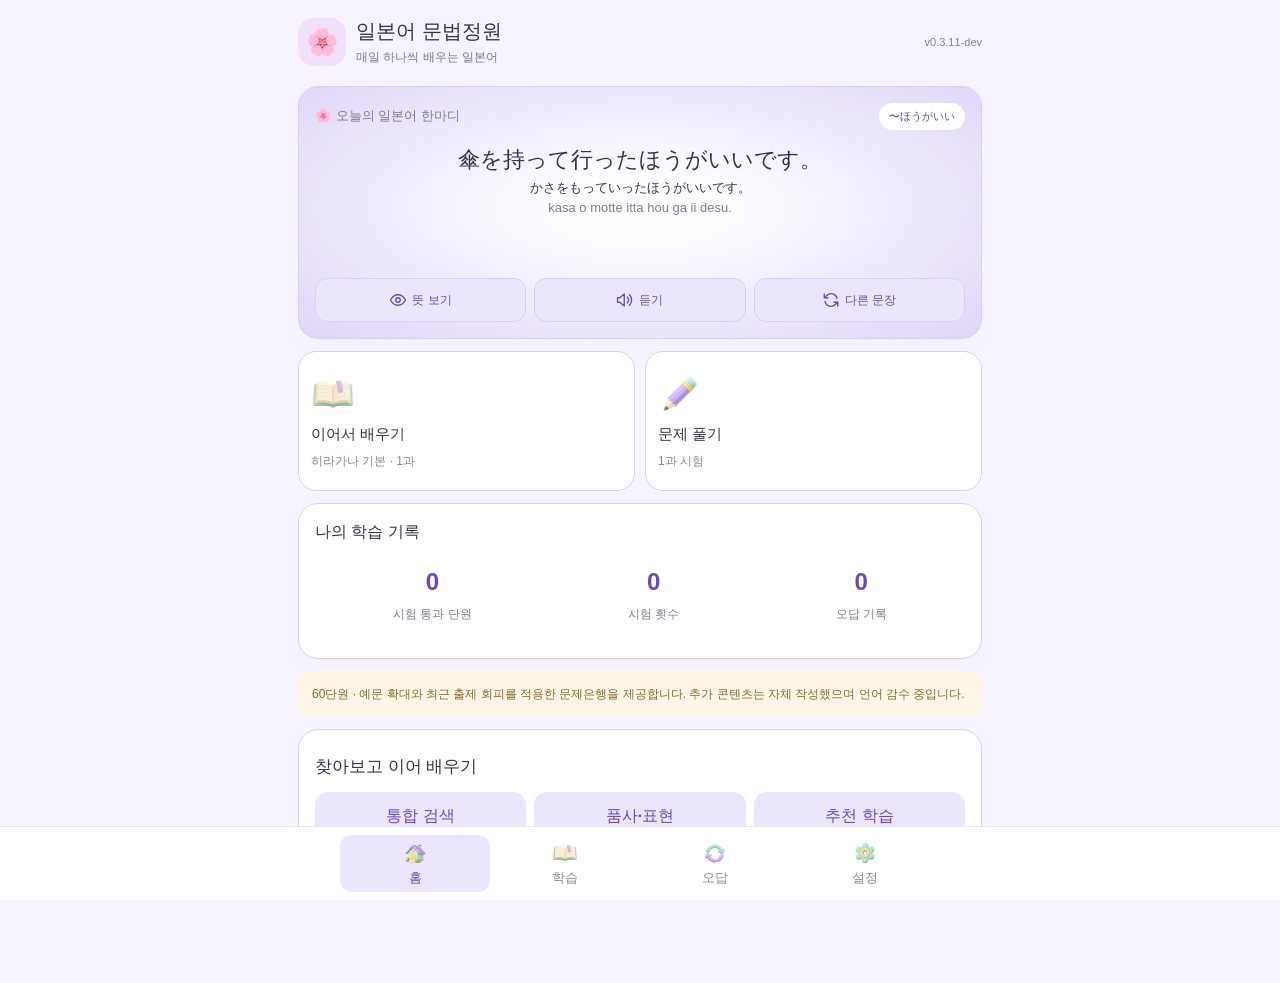
==== commit f2045764: "Release v0.3.11-dev: complete study kanji links, offline search, categories and recommendations" ====
--- a/index.html
+++ b/index.html
@@ -2,7 +2,7 @@
 <html lang="ko"><head><meta charset="utf-8"><meta name="viewport" content="width=device-width,initial-scale=1,viewport-fit=cover"><meta name="theme-color" content="#f3eafa"><meta name="description" content="일본어 문법정원 일본어 문법 학습"><link rel="manifest" href="./manifest.webmanifest"><link rel="apple-touch-icon" sizes="180x180" href="./icons/apple-touch-icon.png"><meta name="apple-mobile-web-app-capable" content="yes"><title>일본어 문법정원</title>
 <style>
 :root{font-family:-apple-system,BlinkMacSystemFont,"Noto Sans KR",sans-serif;color:#353247;background:#fbf9ff;font-synthesis:none}*{box-sizing:border-box}body{margin:0;padding:0 0 92px}button,input,select{font:inherit}button{cursor:pointer;border:0}header{display:flex;align-items:center;justify-content:space-between;margin-bottom:20px}.brand{display:flex;align-items:center;gap:10px}.brand b{font-size:20px}.brand small{display:block;color:#7d7689;font-size:12px;margin-top:4px}.flower{width:48px;height:48px;border-radius:16px;background:#efe1fc;display:grid;place-items:center;font-size:26px}.ver{font-size:11px;color:#897e96}.shell{max-width:720px;padding:22px 18px;margin:auto}.card{background:#fff;border:1px solid #eee8f4;border-radius:23px;padding:20px;margin:13px 0;box-shadow:0 5px 20px #77638a08}.hero{background:linear-gradient(125deg,#f0e3fd,#f9f0fa 58%,#e9f6ed)}h2{font-size:21px;margin:10px 0 16px}h3{font-size:17px}.muted,small{color:#837a91}.muted{font-size:13px;line-height:1.6}.grid{display:grid;grid-template-columns:1fr 1fr;gap:10px}.tile{text-align:left;padding:20px 12px;background:#fff;border:1px solid #ece6f2;border-radius:18px;min-height:120px;font-size:22px}.tile strong,.tile span{display:block;margin-top:9px;font-size:15px}.tile span{color:#8b8397;font-size:12px}.primary,.secondary{border-radius:13px;padding:12px 17px;font-weight:650}.primary{background:#8a75bb;color:white}.secondary{background:#f1ecf8;color:#655581}.btnrow{display:flex;gap:9px;flex-wrap:wrap;margin-top:18px}.stats{display:flex;justify-content:space-around;text-align:center;margin:18px 0}.stats strong,.stats small{display:block}.stats strong{font-size:24px;color:#725aa4}.stats small{font-size:12px;margin-top:5px}.warning{border-radius:14px;background:#fff6e7;padding:14px;color:#8b682f;font-size:12px;line-height:1.5}.nav{position:fixed;bottom:0;left:0;right:0;display:flex;justify-content:center;background:#ffffffed;border-top:1px solid #eae4f0;padding:8px 8px calc(8px + env(safe-area-inset-bottom));z-index:2}.nav button{width:min(25%,150px);padding:10px 2px;border-radius:12px;background:transparent;color:#8e879a;font-size:13px}.nav .active{color:#775db0;background:#f3edfa;font-weight:bold}.listrow{display:flex;align-items:center;justify-content:space-between;gap:8px;padding:15px 3px;border-bottom:1px solid #f0edf4;background:transparent;width:100%;text-align:left}.listrow:disabled{opacity:.55;cursor:default}.pill{font-size:11px;padding:6px 9px;border-radius:20px;background:#e5f3ea;color:#3e7958;white-space:nowrap}.pill.pending{background:#f1edf3;color:#99909f}select{width:100%;border-radius:13px;border:1px solid #e6ddec;background:#faf7ff;padding:13px;margin:8px 0}.example{padding:15px;border-radius:15px;background:#f8f5fc;margin:10px 0;line-height:1.7}.example p{margin:7px 0}.jp{font-size:20px;font-weight:600}.row{display:flex;align-items:center;justify-content:space-between;gap:10px}.small{font-size:13px}.options{display:grid;gap:9px;margin:19px 0}.answer{width:100%;text-align:left;padding:15px;background:#f9f7fc;border:1px solid #e9e1f1;border-radius:13px}.answer.correct{background:#e5f4e9;border-color:#a4d6b3}.answer.wrong{background:#fbe8e8;border-color:#ecaaa8}.feedback{background:#f3eff9;border-radius:13px;padding:15px;line-height:1.7}.progress{height:8px;background:#ece7f3;border-radius:10px;overflow:hidden}.progress div{height:100%;background:#947eca}.hidden{display:none}label{cursor:pointer}button:focus-visible,input:focus-visible,select:focus-visible{outline:3px solid #a794d6;outline-offset:3px}@media(prefers-color-scheme:dark) and (max-width:0px){:root{background:#1d1b25;color:#f3effa}.card,.tile{background:#292632;border-color:#45404f}.hero{background:linear-gradient(125deg,#39304a,#34383a)}.nav{background:#292632;border-color:#45404f}.secondary,.example,.answer,select{background:#383243;color:#f3effa;border-color:#534960}.listrow{color:inherit;border-color:#413a49}.warning{background:#493e30;color:#ffe1af}.muted,small,.tile span{color:#b7adbf}.feedback{background:#41374e}}
-html[data-theme=dark]{background:#1d1b25;color:#f3effa}html[data-theme=dark] .card,html[data-theme=dark] .tile{background:#292632;border-color:#45404f}html[data-theme=dark] .hero{background:linear-gradient(125deg,#39304a,#34383a)}html[data-theme=dark] .nav{background:#292632;border-color:#45404f}html[data-theme=dark] .secondary,html[data-theme=dark] .example,html[data-theme=dark] .answer,html[data-theme=dark] select{background:#383243;color:#f3effa;border-color:#534960}html[data-theme=dark] .listrow{color:inherit;border-color:#413a49}html[data-theme=dark] .warning{background:#493e30;color:#ffe1af}html[data-theme=dark] .muted,html[data-theme=dark] small,html[data-theme=dark] .tile span{color:#b7adbf}html[data-theme=dark] .feedback{background:#41374e}.answer.correct,html[data-theme=dark] .answer.correct{background:#d8f1e1!important;color:#174f30!important;border-color:#79ba94}.answer.wrong,html[data-theme=dark] .answer.wrong{background:#fde1e1!important;color:#812a30!important;border-color:#d98c93}.theme-choice{display:block;padding:13px;border:1px solid #e8e0f0;border-radius:12px;margin:8px 0}html[data-theme=dark] .theme-choice{border-color:#5b5366}.backup-actions{display:grid;grid-template-columns:repeat(2,minmax(0,1fr));gap:10px;margin-top:18px}.backup-actions>button,.backup-upload{display:flex;align-items:center;justify-content:center;text-align:center;width:100%;min-height:48px;font-size:13px;padding:10px 3px;white-space:nowrap}.backup-upload{cursor:pointer}#pull-indicator{position:fixed;top:-55px;left:50%;z-index:50;border-radius:25px;padding:10px 18px;background:#f2e7fa;color:#624d83;font-size:12px;opacity:0;pointer-events:none;white-space:nowrap}#pull-indicator.visible{opacity:1}html{background:var(--garden-bg,#fbf9ff)!important} .card,.tile{background:var(--garden-card,#fff)!important}.hero{background:radial-gradient(ellipse at 50% 48%,var(--garden-center,#fff9ff) 0%,var(--garden-center,#fff9ff) 18%,var(--garden-tint,#f0e3fd) 100%)!important}.nav{background:var(--garden-card,#fff)!important}.primary,.progress div{background:var(--garden-accent,#9474c8)!important}.featured{display:block;cursor:pointer;text-align:center;border-radius:14px;padding:18px 8px;margin:12px 0;line-height:1.7}.featured:focus-visible{outline:3px solid var(--garden-accent)}.featured-jp{font-size:22px;font-weight:700}.featured-meaning{margin:10px 0}.featured-actions{display:flex;justify-content:center;gap:7px;flex-wrap:wrap}.featured-actions button{font-size:12px;padding:10px}.palette-grid{display:flex;justify-content:space-between;gap:5px;margin:17px 0}.palette-choice{display:grid;justify-items:center;gap:6px;font-size:11px}.palette-choice input{position:absolute;opacity:0;width:1px}.palette-dot{width:36px;height:36px;display:block;border-radius:50%;border:2px solid transparent}.palette-choice input:checked+.palette-dot{border-color:#333;box-shadow:0 0 0 3px #cabfd7}.bright-row{display:flex;justify-content:space-between}#brightness{width:100%;accent-color:var(--garden-accent);margin:17px 0}.featured-heading{display:flex;align-items:center;justify-content:space-between;gap:8px}.featured-topic{border-radius:16px;padding:5px 10px;background:#ffffff75;color:#65507e;font-size:11px;white-space:nowrap}html[data-theme=dark] .featured-topic{background:#ffffff21;color:#eee0fa}.app-back{width:36px;height:36px;background:var(--garden-tint,#eee4f6);color:inherit;border-radius:12px;font-size:22px;flex-shrink:0}.app-modal-shade{position:fixed;inset:0;z-index:100;background:#17132299;display:grid;place-items:center;padding:20px}.app-modal{background:var(--garden-card,#fff);color:var(--garden-ink,inherit);border:1px solid #8e829955;border-radius:20px;max-width:360px;width:100%;padding:22px;box-shadow:0 14px 40px #0003}.app-modal h3{margin-top:0}.app-modal-actions{display:grid;grid-template-columns:1fr 1fr;gap:10px;margin-top:22px}.app-modal-actions button{min-height:44px}html[data-theme=dark] .example,html[data-theme=dark] .secondary,html[data-theme=dark] .answer:not(.correct):not(.wrong){background:var(--garden-soft,#383243)!important}html[data-theme=light] .example,html[data-theme=light] .secondary,html[data-theme=light] .answer:not(.correct):not(.wrong){background:var(--garden-soft,#f0e9f7)!important}.card,.tile{border-color:var(--garden-edge,#e8deee)!important}.hero{border-color:var(--garden-edge,#e8deee)!important}.answer.correct,html[data-theme=dark] .answer.correct{background:#d8f1e1!important;color:#174f30!important}.answer.wrong,html[data-theme=dark] .answer.wrong{background:#fde1e1!important;color:#812a30!important}.primary{color:var(--garden-on-accent,#21163f)!important}.primary:hover{filter:brightness(.97)}.nav .active{color:var(--garden-accent-ink,#6a49b8)!important;background:var(--garden-soft,#ece6fc)!important}.secondary{color:var(--garden-accent-ink,#6a49b8)!important}.featured-topic{color:var(--garden-accent-ink,#6a49b8)!important;background:var(--garden-card,#fff)!important}.palette-grid{display:grid!important;grid-template-columns:repeat(3,minmax(0,1fr));gap:14px 8px}.palette-choice{min-width:0}.palette-choice input:checked+.palette-dot{border-color:var(--garden-accent-ink,#6a49b8)!important}.hero .featured-jp{color:inherit}.answer.correct,html[data-theme=dark] .answer.correct{color:#174f30!important;background:#d8f1e1!important}.answer.wrong,html[data-theme=dark] .answer.wrong{color:#812a30!important;background:#fde1e1!important}.hero .featured-actions button.secondary{background:var(--garden-action-bg,#fff)!important;color:var(--garden-action-ink,#6a49b8)!important;border:1px solid var(--garden-action-line,#dad0f2)!important;box-shadow:0 2px 6px #0000000b;font-weight:700;min-height:42px;border-radius:12px;transition:filter .15s,transform .15s}.hero .featured-actions button.secondary:active{transform:scale(.98);filter:brightness(.96)}.hero .featured-actions button.secondary:focus-visible{outline:3px solid var(--garden-accent-ink,#6a49b8);outline-offset:2px}html[data-theme=dark] .hero .featured-actions button.secondary{box-shadow:0 2px 8px #00000020}/* v0.3.10-dev: compact fixed-height phrase area, scrollable for long text */
+html[data-theme=dark]{background:#1d1b25;color:#f3effa}html[data-theme=dark] .card,html[data-theme=dark] .tile{background:#292632;border-color:#45404f}html[data-theme=dark] .hero{background:linear-gradient(125deg,#39304a,#34383a)}html[data-theme=dark] .nav{background:#292632;border-color:#45404f}html[data-theme=dark] .secondary,html[data-theme=dark] .example,html[data-theme=dark] .answer,html[data-theme=dark] select{background:#383243;color:#f3effa;border-color:#534960}html[data-theme=dark] .listrow{color:inherit;border-color:#413a49}html[data-theme=dark] .warning{background:#493e30;color:#ffe1af}html[data-theme=dark] .muted,html[data-theme=dark] small,html[data-theme=dark] .tile span{color:#b7adbf}html[data-theme=dark] .feedback{background:#41374e}.answer.correct,html[data-theme=dark] .answer.correct{background:#d8f1e1!important;color:#174f30!important;border-color:#79ba94}.answer.wrong,html[data-theme=dark] .answer.wrong{background:#fde1e1!important;color:#812a30!important;border-color:#d98c93}.theme-choice{display:block;padding:13px;border:1px solid #e8e0f0;border-radius:12px;margin:8px 0}html[data-theme=dark] .theme-choice{border-color:#5b5366}.backup-actions{display:grid;grid-template-columns:repeat(2,minmax(0,1fr));gap:10px;margin-top:18px}.backup-actions>button,.backup-upload{display:flex;align-items:center;justify-content:center;text-align:center;width:100%;min-height:48px;font-size:13px;padding:10px 3px;white-space:nowrap}.backup-upload{cursor:pointer}#pull-indicator{position:fixed;top:-55px;left:50%;z-index:50;border-radius:25px;padding:10px 18px;background:#f2e7fa;color:#624d83;font-size:12px;opacity:0;pointer-events:none;white-space:nowrap}#pull-indicator.visible{opacity:1}html{background:var(--garden-bg,#fbf9ff)!important} .card,.tile{background:var(--garden-card,#fff)!important}.hero{background:radial-gradient(ellipse at 50% 48%,var(--garden-center,#fff9ff) 0%,var(--garden-center,#fff9ff) 18%,var(--garden-tint,#f0e3fd) 100%)!important}.nav{background:var(--garden-card,#fff)!important}.primary,.progress div{background:var(--garden-accent,#9474c8)!important}.featured{display:block;cursor:pointer;text-align:center;border-radius:14px;padding:18px 8px;margin:12px 0;line-height:1.7}.featured:focus-visible{outline:3px solid var(--garden-accent)}.featured-jp{font-size:22px;font-weight:700}.featured-meaning{margin:10px 0}.featured-actions{display:flex;justify-content:center;gap:7px;flex-wrap:wrap}.featured-actions button{font-size:12px;padding:10px}.palette-grid{display:flex;justify-content:space-between;gap:5px;margin:17px 0}.palette-choice{display:grid;justify-items:center;gap:6px;font-size:11px}.palette-choice input{position:absolute;opacity:0;width:1px}.palette-dot{width:36px;height:36px;display:block;border-radius:50%;border:2px solid transparent}.palette-choice input:checked+.palette-dot{border-color:#333;box-shadow:0 0 0 3px #cabfd7}.bright-row{display:flex;justify-content:space-between}#brightness{width:100%;accent-color:var(--garden-accent);margin:17px 0}.featured-heading{display:flex;align-items:center;justify-content:space-between;gap:8px}.featured-topic{border-radius:16px;padding:5px 10px;background:#ffffff75;color:#65507e;font-size:11px;white-space:nowrap}html[data-theme=dark] .featured-topic{background:#ffffff21;color:#eee0fa}.app-back{width:36px;height:36px;background:var(--garden-tint,#eee4f6);color:inherit;border-radius:12px;font-size:22px;flex-shrink:0}.app-modal-shade{position:fixed;inset:0;z-index:100;background:#17132299;display:grid;place-items:center;padding:20px}.app-modal{background:var(--garden-card,#fff);color:var(--garden-ink,inherit);border:1px solid #8e829955;border-radius:20px;max-width:360px;width:100%;padding:22px;box-shadow:0 14px 40px #0003}.app-modal h3{margin-top:0}.app-modal-actions{display:grid;grid-template-columns:1fr 1fr;gap:10px;margin-top:22px}.app-modal-actions button{min-height:44px}html[data-theme=dark] .example,html[data-theme=dark] .secondary,html[data-theme=dark] .answer:not(.correct):not(.wrong){background:var(--garden-soft,#383243)!important}html[data-theme=light] .example,html[data-theme=light] .secondary,html[data-theme=light] .answer:not(.correct):not(.wrong){background:var(--garden-soft,#f0e9f7)!important}.card,.tile{border-color:var(--garden-edge,#e8deee)!important}.hero{border-color:var(--garden-edge,#e8deee)!important}.answer.correct,html[data-theme=dark] .answer.correct{background:#d8f1e1!important;color:#174f30!important}.answer.wrong,html[data-theme=dark] .answer.wrong{background:#fde1e1!important;color:#812a30!important}.primary{color:var(--garden-on-accent,#21163f)!important}.primary:hover{filter:brightness(.97)}.nav .active{color:var(--garden-accent-ink,#6a49b8)!important;background:var(--garden-soft,#ece6fc)!important}.secondary{color:var(--garden-accent-ink,#6a49b8)!important}.featured-topic{color:var(--garden-accent-ink,#6a49b8)!important;background:var(--garden-card,#fff)!important}.palette-grid{display:grid!important;grid-template-columns:repeat(3,minmax(0,1fr));gap:14px 8px}.palette-choice{min-width:0}.palette-choice input:checked+.palette-dot{border-color:var(--garden-accent-ink,#6a49b8)!important}.hero .featured-jp{color:inherit}.answer.correct,html[data-theme=dark] .answer.correct{color:#174f30!important;background:#d8f1e1!important}.answer.wrong,html[data-theme=dark] .answer.wrong{color:#812a30!important;background:#fde1e1!important}.hero .featured-actions button.secondary{background:var(--garden-action-bg,#fff)!important;color:var(--garden-action-ink,#6a49b8)!important;border:1px solid var(--garden-action-line,#dad0f2)!important;box-shadow:0 2px 6px #0000000b;font-weight:700;min-height:42px;border-radius:12px;transition:filter .15s,transform .15s}.hero .featured-actions button.secondary:active{transform:scale(.98);filter:brightness(.96)}.hero .featured-actions button.secondary:focus-visible{outline:3px solid var(--garden-accent-ink,#6a49b8);outline-offset:2px}html[data-theme=dark] .hero .featured-actions button.secondary{box-shadow:0 2px 8px #00000020}/* v0.3.11-dev: compact fixed-height phrase area, scrollable for long text */
 .hero .featured{height:132px;min-height:132px;max-height:132px;display:flex;flex-direction:column;align-items:center;justify-content:flex-start;gap:2px;overflow-y:auto;overscroll-behavior:contain;padding:6px 4px;margin:8px 0;line-height:1.4}
 .hero .featured-jp{display:block;flex-shrink:0;max-width:100%;padding:1px 6px;margin:0;font:inherit;font-size:22px;font-weight:700;line-height:1.4;text-align:center;white-space:normal;overflow-wrap:anywhere;background:transparent;color:inherit;border:0;cursor:pointer}
 .hero .featured-jp:focus-visible{outline:2px solid var(--garden-accent-ink);outline-offset:2px;border-radius:6px}
@@ -26,14 +26,14 @@
 .shell .btnrow{margin-top:14px;gap:8px}
 @media(max-width:430px){.shell{padding:17px 14px}.shell>.card{padding:15px;margin:10px 0}.shell .example{padding:12px;margin:8px 0}.shell>.card h2{margin:6px 0 12px}}
 
-/* v0.3.10-dev shared spacing baseline; preserve mobile safe areas */
+/* v0.3.11-dev shared spacing baseline; preserve mobile safe areas */
 .shell>.card{border-radius:20px;padding:16px;margin:12px 0;line-height:1.55}
 .shell .example{line-height:1.6;overflow-wrap:anywhere}
 .shell .answer{min-height:48px;padding:12px 14px;line-height:1.5;overflow-wrap:anywhere}
 .shell .options{gap:9px}
 .shell .feedback{line-height:1.6;overflow-wrap:anywhere}
 @media(max-width:430px){.shell>.card{padding:13px;margin:9px 0}}
-/* v0.3.10-dev final responsive baseline */
+/* v0.3.11-dev final responsive baseline */
 .app-back{width:44px;height:44px}.brand{min-width:0}.brand>div:last-child{min-width:0}.brand b{overflow-wrap:anywhere}.ver{flex-shrink:0;margin-left:6px}
 .app-modal,.kj-modal{max-height:calc(100dvh - 40px);overflow-y:auto}.shell{padding-top:calc(18px + env(safe-area-inset-top))}
 @media(max-width:430px){.brand{gap:6px}.brand b{font-size:17px}.flower{width:38px;height:38px;flex-shrink:0}.brand small{font-size:11px}.ver{font-size:10px}}
@@ -42,7 +42,7 @@
 .tile{color:inherit}.stats strong{color:var(--garden-accent-ink,#725aa4)}
 .review-switch{margin-bottom:16px}.review-actions{display:grid;grid-template-columns:minmax(0,1fr);gap:8px;margin:0 0 16px}.review-actions button{width:100%;min-height:44px;text-align:center}.review-actions button:disabled{opacity:.45;cursor:default}.btnrow.quiz-advance{justify-content:center}
 .safety-actions{display:grid;grid-template-columns:minmax(0,1fr);margin-top:8px}.safety-actions button{width:100%;min-height:48px;text-align:center}
-/* v0.3.10-dev: iPhone 16 Pro 402px baseline */
+/* v0.3.11-dev: iPhone 16 Pro 402px baseline */
 .btnrow.action-grid{display:grid;grid-template-columns:repeat(3,minmax(0,1fr));gap:8px}
 .action-grid>button{width:100%;min-width:0;min-height:48px;padding:10px 4px;font-size:14px;line-height:1.4;text-align:center;overflow-wrap:anywhere}
 .resume-actions{display:grid;margin-top:14px}.resume-actions>button{width:100%;min-height:48px;text-align:center}
@@ -65,16 +65,16 @@
 .hero .featured-actions button.secondary,.hero .featured-actions button[data-action="featured:meaning"]{display:flex;align-items:center;justify-content:center;gap:5px;box-sizing:border-box;width:100%;min-width:0;max-width:none;height:44px;min-height:44px;padding:8px 4px;font-size:12px;white-space:nowrap;box-shadow:none;background:var(--garden-soft,#f1ecf8)!important}
 .backup-actions .garden-icon{width:22px;height:22px;flex-basis:22px}
 .action-grid .icon-button{flex-direction:column;gap:3px}
-</style><link rel="stylesheet" href="./kanji-app.css"/><link rel="stylesheet" href="./course.css">
+</style><link rel="stylesheet" href="./kanji-app.css"/><link rel="stylesheet" href="./course.css"><link rel="stylesheet" href="./library.css">
 </head><body><div id="app"></div>
 <script src="./app-ui.js"></script>
 <script src="./record-backup.js"></script>
 <script src="./grammar-lessons.js"></script>
 <script src="./sentence-parts.js"></script>
-<script src="./course-data.js"></script><script src="./course-runtime.js"></script><script src="./practice-data.js"></script><script src="./practice-runtime.js"></script>
+<script src="./course-data.js"></script><script src="./course-runtime.js"></script><script src="./practice-data.js"></script><script src="./practice-runtime.js"></script><script src="./library-engine.js"></script>
 <script>
 "use strict";
-const VERSION="0.3.10-dev", KEY="jgg.progress.v1", SESSION="jgg.session.v1";
+const VERSION="0.3.11-dev", KEY="jgg.progress.v1", SESSION="jgg.session.v1";
 const stageNames=["일본어 입문","기초 문장 만들기","동사 활용","필수 문법 활용","문장 확장과 응용","일본 여행 실전 일본어"];
 const titles=["히라가나 기본","히라가나 확장","발음과 박자","가타카나 기본","가타카나 확장","일본어 어순","です 문장","は와 が 기초","これ·それ·あれ","입문 종합","명사와 の","こそあど 표현","의문사","い형용사","い형용사 활용","な형용사","な형용사 활용","장소와 존재","숫자·시간·날짜","기초 종합","동사 기본형","ます형","현재·과거·부정","を·に·で","이동 동사","て형 만들기","てください","ています","ない형","동사 종합","〜たいです","〜がほしい","〜てもいい","〜てはいけない","〜ことができる","〜ましょう","〜ませんか","비교 표현","〜ほうがいい","활용 종합","から·ので","けど·が","そして·それから","〜てから","〜たことがある","〜たら","〜と思います","〜そうです","경어·정중 표현","응용 종합","공항·입국","전철·버스","길 찾기","호텔","카페","식당","쇼핑","관광·USJ","긴급 상황","여행 종합 실습"];
 const makeQ=(question,choices,correct,reason)=>({question,choices,correct,reason});
@@ -117,6 +117,23 @@
 style.setProperty("--garden-action-ink",dark?p.ink:p.ink);
 document.querySelector('meta[name="theme-color"]')?.setAttribute("content",shifted(p.bg,1.2));
 };matchMedia("(prefers-color-scheme: dark)").addEventListener?.("change",()=>{if((state.settings.theme||"system")==="system")setTheme()});setTheme();const save=()=>{try{localStorage.setItem(KEY,JSON.stringify(state));window.jggDB?.mirror("grammar",state);document.getElementById("grammar-storage-warning")?.remove();return true}catch(e){console.warn("문법 기록 저장 실패",e);if(!document.getElementById("grammar-storage-warning")){const warning=document.createElement("div");warning.id="grammar-storage-warning";warning.setAttribute("role","alert");warning.textContent="학습 기록을 저장하지 못했습니다. 저장 공간과 백업을 확인해 주세요.";warning.style.cssText="position:fixed;z-index:99999;left:12px;right:12px;bottom:85px;padding:13px 16px;border-radius:14px;background:#fff2dc;color:#503b21;box-shadow:0 4px 18px #0002;font-size:14px";document.body.append(warning)}return false}};
+let explorerState={query:'',category:'all',limit:40,scroll:0},explorerReturn=null,libraryData=null,libraryPaint=0;
+function exploreMenu(){return '<section class="card"><h3>찾아보고 이어 배우기</h3><div class="explore-menu">'+btn('통합 검색','nav:search')+btn('품사·표현','nav:categories')+btn('추천 학습','nav:insights')+'</div></section>'}
+function libraryKind(e){return ({lesson:'단원',example:'예문',dialogue:'회화',kanji:'한자',word:'단어',expression:'표현'})[e.kind]||'학습'}
+function libraryEntry(e){const lessons=e.lessonId?[e.lessonId]:(e.relatedLessons||[]).slice(0,3);return `<article class="library-entry"><small>${esc(libraryKind(e))} · ${esc(e.categories.map(c=>window.JGG_LIBRARY.categories[c]).join(' · '))}</small><button class="library-title" data-action="library:open:${esc(e.id)}" lang="ja">${esc(e.japanese)}</button>${e.reading?`<div class="small" lang="${e.kind==='kanji'?'ko':'ja'}">${esc(e.reading)}</div>`:''}<p>${esc(e.meaning)}</p><div class="library-links">${lessons.map(n=>btn(n+'과 · '+titles[n-1],'library:lesson:'+n)).join('')}${(e.kanjiIds||[e.kanjiId]).filter(Boolean).map(id=>{const k=libraryData?.entries.find(x=>x.kind==='kanji'&&x.kanjiId===id);return btn('한자 '+(k?.japanese||'보기'),'library:kanji:'+id)}).join('')}</div></article>`}
+async function paintLibrary(restoreScroll=false){const request=++libraryPaint,mode=view;try{const d=await window.JGG_LIBRARY.load();if(request!==libraryPaint||view!==mode||!['search','categories'].includes(view))return;libraryData=d;const host=document.getElementById('library-results');if(!host)return;const r=window.JGG_LIBRARY.search(d,explorerState.query,explorerState.category,explorerState.limit);host.innerHTML=(!explorerState.query.trim()&&view==='search')?'<p class="library-hint">일본어·히라가나·한국어 뜻·문형으로 찾아보세요.</p>':`<p class="library-count" role="status">${r.total}건 중 ${r.entries.length}건 표시</p>`+r.entries.map(libraryEntry).join('')+(r.entries.length<r.total&&r.entries.length<10000?btn('더 보기','library:more'):'')+(r.total?'':'<p>일치하는 항목이 없습니다. 짧은 단어나 다른 표기로 검색해 보세요.</p>');if(restoreScroll)scrollTo(0,explorerState.scroll)}catch(e){if(view===mode){const host=document.getElementById('library-results');if(host)host.innerHTML='<p class="library-error">검색 자료를 불러오지 못했습니다. 연결을 확인한 뒤 다시 시도해 주세요.</p>'+btn('다시 시도','library:retry')}}}
+function explorerPage(){const mode=view;frame(`<section class="card"><h2>${mode==='categories'?'품사·표현별 목록':'통합 검색'}</h2><p class="library-hint">단어·뜻·문형을 찾고 관련 단원이나 한자에서 이어 배워요.</p><div class="library-form"><label><span>검색어</span><input type="search" id="library-query" value="${esc(explorerState.query)}" placeholder="예: 食べる, たべる, 먹다, て형" maxlength="100" autocomplete="off"></label><label><span>분류</span><select id="library-category">${Object.entries(window.JGG_LIBRARY.categories).map(([id,label])=>`<option value="${id}" ${explorerState.category===id?'selected':''}>${esc(label)}</option>`).join('')}</select></label></div><div class="library-links">${btn('검색어 지우기','library:clear')}${btn(mode==='categories'?'통합 검색':'품사·표현 목록',mode==='categories'?'nav:search':'nav:categories')}</div>${mode==='categories'?'<p class="library-hint">단어는 사전의 품사를 기준으로 모았습니다. 한 단어가 여러 분류에 포함될 수 있으며, 문형·의문사·인사는 학습용 분류입니다.</p>':''}</section><section class="card" id="library-results"><p role="status">학습 자료를 준비하고 있습니다.</p></section>`);paintLibrary(true)}
+function rememberExplorer(withReturn=true){explorerState.scroll=window.scrollY||0;explorerReturn=withReturn?{view,explorer:window.JGG_LIBRARY.cleanView(explorerState)}:null;persist()}
+function libraryLesson(id){if(!content[id])return;rememberExplorer();lessonId=id;stage=Math.floor((id-1)/10);navigate('lesson')}
+async function libraryKanji(id){rememberExplorer(false);if(!window.jggKanji){window.jggUI.notice('한자 화면을 준비하고 있습니다. 잠시 후 다시 눌러 주세요.');return}await window.jggKanji.open(id)}
+async function libraryAction(action){const [verb,...rest]=action.split(':');const value=rest.join(':');if(verb==='clear'){explorerState={...explorerState,query:'',limit:40,scroll:0};persist();explorerPage()}else if(verb==='more'){explorerState.limit=Math.min(10000,explorerState.limit+40);persist();paintLibrary()}else if(verb==='retry')paintLibrary();else if(verb==='lesson')libraryLesson(Number(value));else if(verb==='kanji')await libraryKanji(value);else if(verb==='open'){const d=libraryData||await window.JGG_LIBRARY.load(),e=d.entries.find(e=>e.id===value);if(e){if(e.lessonId)libraryLesson(e.lessonId);else if(e.kanjiId)await libraryKanji(e.kanjiId)}}}
+async function insights(){frame('<section class="card"><h2>다음 추천 학습</h2><p class="library-hint">오답과 복습 예정일을 먼저 살피고, 시험 기록이 충분한 단원의 정답률을 함께 확인합니다.</p></section><section class="card" id="insight-results"><p>기록을 확인하고 있습니다.</p></section>');const mode=view;let kr=null;try{await window.jggKanji?.ready();kr=window.jggKanji?.snapshot()||null}catch(e){}try{const d=await window.JGG_LIBRARY.load();if(view!==mode)return;libraryData=d;const r=window.JGG_LIBRARY.recommendations(content,state,kr),host=document.getElementById('insight-results');if(!host)return;
+ const grammar=r.grammar.slice(0,6).map(x=>`<div class="recommend-row"><strong>${esc(x.reason)} · ${x.lessonId}과</strong><p>${esc(titles[x.lessonId-1])}<br>${x.accuracy===null?'정답률 기록 부족':`정답률 ${x.accuracy}% · ${x.samples}문제`}${x.errors?' · 오답 '+x.errors+'개':''}${x.due?' · 복습 예정 '+x.due+'개':''}</p>${btn('단원 다시 보기','library:lesson:'+x.lessonId)}</div>`).join('');
+ const kana=r.kana.slice(0,8).map(x=>`<div class="recommend-row"><strong lang="ja">${esc(x.glyph)}</strong><p>${esc(x.group+' · '+x.reason)}${x.errors?' · 오답 '+x.errors+'개':''}</p>${btn('문자 학습','library:lesson:'+x.lessonId)}</div>`).join('');
+ const kanji=r.kanji.slice(0,8).map(x=>{const e=d.entries.find(e=>e.kanjiId===x.kanjiId&&e.kind==='kanji');return e?`<div class="recommend-row"><strong>${esc(e.japanese+' · '+x.reason)}</strong><p>${esc(e.meaning)}<br>연속 정답 ${x.streak}회${x.errors?' · 오답 '+x.errors+'종':''}</p>${btn('한자 다시 보기','library:kanji:'+x.kanjiId)}</div>`:''}).join('');
+ host.innerHTML='<h3>이어서 배울 단원</h3><p class="library-hint">'+esc(r.nextReason)+'</p>'+(r.nextLesson?btn(r.nextLesson+'과 · '+titles[r.nextLesson-1],'library:lesson:'+r.nextLesson):'')+'<h3>문법·단원</h3>'+(grammar||'<p class="library-hint">추천할 취약·복습 항목이 없습니다. 기록이 적다면 단원 시험을 풀어 보세요.</p>')+'<h3>히라가나·가타카나</h3>'+(kana||'<p class="library-hint">추천할 문자 기록이 없습니다. 문자 퀴즈를 풀면 틀린 글자와 복습할 글자를 안내합니다.</p>')+'<h3>한자</h3>'+(kanji||'<p class="library-hint">'+(kr?'추천할 한자 오답·복습 항목이 없습니다.':'한자 기록을 준비하지 못했습니다. 연결을 확인한 뒤 다시 열어 주세요.')+'</p>')+'<p class="library-hint">단원 정답률은 정답 수와 문제 수가 남아 있는 시험·OX 기록 10문제 이상일 때 표시합니다. 문자·한자는 연속 정답과 실제 오답·복습 기록으로 안내합니다.</p><div class="library-links">'+btn('오답·오늘 복습','nav:review')+'</div>';
+ }catch(e){if(view===mode){const host=document.getElementById('insight-results');if(host)host.innerHTML='<p>추천 자료를 준비하지 못했습니다. 연결을 확인한 뒤 다시 열어 주세요.</p>'}}}
+
 const app=document.getElementById("app");let view="home",lessonId=1,stage=0,quiz=null,lastResult=null;
 const esc=s=>String(s).replace(/[&<>"']/g,c=>({"&":"&amp;","<":"&lt;",">":"&gt;",'"':"&quot;","'":"&#39;"}[c]));
 const gardenIcon=(name)=>`<img class="garden-icon" src="./assets/icons/garden-v1/${name}.webp" width="24" height="24" alt="" aria-hidden="true">`;
@@ -124,12 +141,12 @@
 const phraseIcons={"featured:meaning": "<svg class=\"garden-line-icon\" aria-hidden=\"true\" xmlns=\"http://www.w3.org/2000/svg\" viewBox=\"0 0 24 24\" fill=\"none\" stroke=\"currentColor\" stroke-width=\"1.8\" stroke-linecap=\"round\" stroke-linejoin=\"round\"><path d=\"M2 12s3.6-7 10-7 10 7 10 7-3.6 7-10 7S2 12 2 12Z\"/><circle cx=\"12\" cy=\"12\" r=\"3\"/></svg>", "featured:speak": "<svg class=\"garden-line-icon\" aria-hidden=\"true\" xmlns=\"http://www.w3.org/2000/svg\" viewBox=\"0 0 24 24\" fill=\"none\" stroke=\"currentColor\" stroke-width=\"1.8\" stroke-linecap=\"round\" stroke-linejoin=\"round\"><path d=\"M11 4 5 9H2v6h3l6 5Z\"/><path d=\"M15 8a6 6 0 0 1 0 8M18 5a10 10 0 0 1 0 14\"/></svg>", "featured:next": "<svg class=\"garden-line-icon\" aria-hidden=\"true\" xmlns=\"http://www.w3.org/2000/svg\" viewBox=\"0 0 24 24\" fill=\"none\" stroke=\"currentColor\" stroke-width=\"1.8\" stroke-linecap=\"round\" stroke-linejoin=\"round\"><path d=\"M20 10a8 8 0 0 0-13.7-4L3 9M3 4v5h5M4 14a8 8 0 0 0 13.7 4L21 15M21 20v-5h-5\"/></svg>"};
 function actionIcon(label,action){
  if(action.startsWith("featured:")&&phraseIcons[action])return phraseIcons[action];
- const name=action.startsWith("lesson:")?"book":action.startsWith("dialogue:")||action.startsWith("practice-dialogue:")||action.startsWith("course-sound:")?"sound":action==="quiz:resume"?"play":action==="safety:export"||action==="export"?"backup":action==="assemble:undo"?"back":action==="assemble:reset"||action==="nav:review"||action==="practice:errors"||label.includes("다시 풀기")?"retry":action==="practice:due"?"calendar":label==="결과 보기"?"results":action.startsWith("speak:")?"sound":null;
+ const name=action.startsWith("lesson:")||action.startsWith("library:lesson:")||action.startsWith("library:kanji:")?"book":action.startsWith("dialogue:")||action.startsWith("practice-dialogue:")||action.startsWith("course-sound:")?"sound":action==="quiz:resume"?"play":action==="safety:export"||action==="export"?"backup":action==="assemble:undo"?"back":action==="assemble:reset"||action==="nav:review"||action==="practice:errors"||label.includes("다시 풀기")?"retry":action==="practice:due"?"calendar":label==="결과 보기"?"results":action.startsWith("speak:")?"sound":null;
  return name?gardenIcon(name):"";
 }
 const btn=(label,action,kind="secondary")=>{const icon=actionIcon(label,action),text=label.replace(/^[🔊↻]\s*/u,"")||(icon?"듣기":label);return `<button class="${kind}${icon?" icon-button":""}" data-action="${action}"${label==="🔊"?' aria-label="예문 듣기"':""}>${icon}${label==="🔊"?"":`<span>${text}</span>`}</button>`;};
 const best=id=>Math.max(0,...state.attempts.filter(a=>a.lessonId===id&&(!a.kind||a.kind==="lesson")).map(a=>a.score));
-function frame(body){app.innerHTML=`<main class="shell"><header><div class="brand">${["lesson","quiz","result"].includes(view)?`<button class="app-back" data-action="app:back" aria-label="뒤로가기">${gardenIcon("back")}</button>`:""}<div class="flower">🌸</div><div><b>일본어 문법정원</b><small>매일 하나씩 배우는 일본어</small></div></div><span class="ver">v${VERSION}</span></header>${body}</main><nav class="nav">${[["home","홈"],["lessons","학습"],["review","오답"],["settings","설정"]].map(([id,label])=>`<button data-action="nav:${id}" class="${view===id?"active":""}">${gardenIcon(({home:"home",lessons:"book",review:"retry",settings:"settings"})[id])}<span>${label}</span></button>`).join("")}</nav>`;}
+function frame(body){app.innerHTML=`<main class="shell"><header><div class="brand">${["lesson","quiz","result","search","categories","insights"].includes(view)?`<button class="app-back" data-action="app:back" aria-label="뒤로가기">${gardenIcon("back")}</button>`:""}<div class="flower">🌸</div><div><b>일본어 문법정원</b><small>매일 하나씩 배우는 일본어</small></div></div><span class="ver">v${VERSION}</span></header>${body}</main><nav class="nav">${[["home","홈"],["lessons","학습"],["review","오답"],["settings","설정"]].map(([id,label])=>`<button data-action="nav:${id}" class="${view===id||id==="lessons"&&["search","categories","insights"].includes(view)?"active":""}">${gardenIcon(({home:"home",lessons:"book",review:"retry",settings:"settings"})[id])}<span>${label}</span></button>`).join("")}</nav>`;}
 let featuredIndex=-1,featuredMeaning=false;
 const TOPICS={6:["목적어 + 동사","명사 + です","존재 표현"],7:["명사 + です","명사 부정형","과거 표현"]};
 const featuredExamples=Object.entries(content).filter(([id])=>Number(id)>=6&&Number(id)%10!==0).flatMap(([id,d])=>d.examples.map((e,i)=>({id:Number(id),e,topic:TOPICS[id]?.[i]||titles[Number(id)-1]})));
@@ -145,9 +162,9 @@
 '<div class="grid"><button class="tile" data-action="lesson:'+recent+'">'+gardenIcon("book")+'<strong>이어서 배우기</strong><span>'+esc(titles[recent-1])+' · '+recent+'과</span></button>'+
 '<button class="tile" data-action="featured:practice">'+gardenIcon("pencil")+'<strong>문제 풀기</strong><span>'+recent+'과 시험</span></button></div>'+
 '<section class="card"><strong>나의 학습 기록</strong><div class="stats"><div><strong>'+done+'</strong><small>시험 통과 단원</small></div><div><strong>'+state.attempts.length+'</strong><small>시험 횟수</small></div><div><strong>'+state.review.length+'</strong><small>오답 기록</small></div></div></section>'+
-'<p class="warning">60단원 · 예문 확대와 최근 출제 회피를 적용한 문제은행을 제공합니다. 추가 콘텐츠는 자체 작성했으며 언어 감수 중입니다.</p>';frame(main)}
-
-function lessons(){frame(`<section class="card"><h2>단계별 학습</h2><p class="muted">학습 순서는 추천일 뿐 잠금이 없습니다. 단계별 10단원을 차례로 연습해 보세요.</p><select id="stage" aria-label="학습 단계">${stageNames.map((n,i)=>`<option value="${i}" ${stage===i?"selected":""}>${i+1}단계 · ${esc(n)}</option>`).join("")}</select>${titles.slice(stage*10,stage*10+10).map((title,i)=>{const id=stage*10+i+1,ready=!!content[id];return `<button class="listrow" data-action="lesson:${id}" ${ready?"":"disabled"}><span>${String(id).padStart(2,"0")}과 · ${esc(title)}</span><span class="pill ${ready?"":"pending"}">${ready?(best(id)>=80?"시험 통과":best(id)?best(id)+"점":"학습 가능"):"준비 중"}</span></button>`}).join("")}</section>`);}
+'<p class="warning">60단원 · 예문 확대와 최근 출제 회피를 적용한 문제은행을 제공합니다. 추가 콘텐츠는 자체 작성했으며 언어 감수 중입니다.</p>';frame(main+exploreMenu())}
+
+function lessons(){frame(exploreMenu()+`<section class="card"><h2>단계별 학습</h2><p class="muted">학습 순서는 추천일 뿐 잠금이 없습니다. 단계별 10단원을 차례로 연습해 보세요.</p><select id="stage" aria-label="학습 단계">${stageNames.map((n,i)=>`<option value="${i}" ${stage===i?"selected":""}>${i+1}단계 · ${esc(n)}</option>`).join("")}</select>${titles.slice(stage*10,stage*10+10).map((title,i)=>{const id=stage*10+i+1,ready=!!content[id];return `<button class="listrow" data-action="lesson:${id}" ${ready?"":"disabled"}><span>${String(id).padStart(2,"0")}과 · ${esc(title)}</span><span class="pill ${ready?"":"pending"}">${ready?(best(id)>=80?"시험 통과":best(id)?best(id)+"점":"학습 가능"):"준비 중"}</span></button>`}).join("")}</section>`);}
 function courseProgress(id){const d=content[id],seen=new Set(state.courseProgress?.[id]||[]),all=['table',...d.examples.map((_,i)=>'example:'+i)];return {done:all.filter(k=>seen.has(k)).length,total:all.length}}
 function courseCheck(key,label){return `<label class="course-check"><input type="checkbox" data-course="${esc(key)}" ${(state.courseProgress?.[lessonId]||[]).includes(key)?'checked':''}><span>${esc(label)}</span></label>`}
 function kanaLayout(rows,group){if(group!=="기본 46자")return rows;const out=Array(51).fill(null);rows.forEach((x,i)=>{const slot=i<35?i:i===35?35:i===36?37:i===37?39:i<=42?i+2:i===43?45:i===44?49:50;out[slot]=x});return out}
@@ -206,17 +223,17 @@
 frame('<section class="card review-card"><h2>오답 복습</h2>'+tabs+actions+(reviewKind==="grammar"?(grammar||'<p class="muted review-empty">복습할 문법 오답이 없습니다.</p>'):(kanji||'<p class="muted review-empty">복습할 한자 오답이 없습니다.</p>'))+'</section>');
 }
 function settings(){frame(`<section class="card"><h2>화면 모드</h2>${[["light","☀ 라이트 모드"],["dark","☾ 다크 모드"],["system","▣ 기기 설정"]].map(([v,n])=>`<label class="theme-choice"><input type="radio" name="theme" value="${v}" ${(state.settings.theme||"system")===v?"checked":""}> ${n}</label>`).join("")}</section><section class="card"><h2>테마 색상</h2><div class="palette-grid">${[["lavender","라벤더"],["pink","핑크"],["mint","민트"],["sky","스카이"],["peach","피치"],["lemon","레몬"]].map(([v,n])=>`<label class="palette-choice"><input type="radio" name="accent" value="${v}" ${(state.settings.accent||"lavender")===v?"checked":""}><span class="palette-dot" style="background:${PALETTES[v].L.accent}"></span><span>${n}</span></label>`).join("")}</div><div class="bright-row"><strong>화면 밝기</strong><span id="bright-label">${state.settings.brightness??100}%</span></div><input id="brightness" type="range" min="70" max="120" step="5" value="${state.settings.brightness??100}"><p class="muted">아이폰 화면 자체 밝기가 아니라 앱 배경과 카드의 밝기를 조절합니다.</p></section><section class="card"><h2>학습 표시 설정</h2>${[["reading","히라가나 표시"],["romaji","로마자 표시"],["meaning","한국어 뜻 표시"]].map(([k,label])=>`<label class="listrow">${label}<input type="checkbox" data-setting="${k}" ${state.settings[k]?"checked":""}></label>`).join("")}</section><section class="card"><h2>기록 백업·복원</h2><p class="muted">학습 기록은 이 브라우저에 저장됩니다. 기기를 옮길 때는 JSON 파일을 이용하세요.</p><div class="backup-actions"><button class="primary" data-action="export">${gardenIcon("backup")}<span>JSON 내보내기</span></button><label class="secondary backup-upload">${gardenIcon("restore")}<span>JSON 가져오기</span><input id="import" type="file" accept=".json,application/json" class="hidden"></label></div><div class="safety-actions">${btn("보호 사본 내보내기","safety:export")}</div><p class="muted">이 브라우저에 저장한 학습 기록의 보호 사본을 내보내 기존 JSON 가져오기로 복원할 수 있습니다. 기기 밖의 백업도 따로 보관해 주세요.</p><p class="warning">복원하면 현재 기록이 교체됩니다. 복원 전에 백업하세요.</p></section><section class="card"><h2>자료 출처</h2><a class="icon-link" href="./sources.html?from=app">${gardenIcon("info")}<span>학습 자료 출처·이용 조건 보기</span></a></section><section class="card"><h2>개발 정보</h2><p>v${VERSION} · 개발본</p><p class="muted">로그인·클라우드 동기화 없이 기기에 기록을 저장합니다. 문법·한자 콘텐츠는 추가 언어 감수 중입니다.</p></section>`);}
-function render(){({home,lessons,lesson,quiz:showQuiz,result:showResult,review,settings}[view]||home)()}
+function render(){({home,lessons,lesson,search:explorerPage,categories:explorerPage,insights,quiz:showQuiz,result:showResult,review,settings}[view]||home)()}
 let modalAction=null;
 function modalExit(callback){modalAction=callback;document.getElementById("exit-modal")?.remove();const shade=document.createElement("div");shade.id="exit-modal";shade.className="app-modal-shade";shade.innerHTML='<div class="app-modal" role="dialog" aria-modal="true" aria-labelledby="exit-title"><h3 id="exit-title">문제 풀이를 중단할까요?</h3><p>현재 문제와 답안은 저장되며 나중에 이어서 풀 수 있습니다.</p><div class="app-modal-actions"><button class="secondary" data-action="modal:cancel">계속 풀기</button><button class="primary" data-action="modal:leave">나가기</button></div></div>';document.body.append(shade);shade.querySelector('[data-action="modal:cancel"]').focus()}
 function closeModal(){document.getElementById("exit-modal")?.remove();modalAction=null}
 document.addEventListener("click",event=>{const b=event.target.closest("#exit-modal [data-action]");if(!b)return;event.preventDefault();event.stopPropagation();const action=b.dataset.action;if(action==="modal:cancel"){closeModal();return}if(action==="modal:leave"){const callback=modalAction;closeModal();if(typeof callback==="function")callback()}},true);
 document.addEventListener("keydown",event=>{if(event.key==="Escape"&&document.getElementById("exit-modal")){event.preventDefault();closeModal()}});
-function navigate(v,write=true){view=v;if(write)history.pushState({view,lessonId,stage},"","#"+view);else history.replaceState({...history.state,view,lessonId,stage},"",history.state?.kanji?location.href:"#"+view);persist();render();scrollTo(0,0)}
+function navigate(v,write=true){if(!["lesson","quiz","result","search","categories","insights"].includes(v))explorerReturn=null;view=v;if(write)history.pushState({view,lessonId,stage},"","#"+view);else history.replaceState({...history.state,view,lessonId,stage},"",history.state?.kanji?location.href:"#"+view);persist();render();scrollTo(0,0)}
 function go(v){if(view==="quiz"&&v!=="quiz"){modalExit(()=>navigate(v));return}navigate(v)}
-function appBack(){if(view==="quiz"){modalExit(()=>navigate("lesson"));return}if(view==="lesson"){navigate("lessons");return}if(view==="result"){navigate("lesson");return}}
-app.addEventListener("click",async e=>{const b=e.target.closest("[data-action]");if(!b)return;const a=b.dataset.action;if(a.startsWith("practice-dialogue:")){const [g,i]=a.slice(18).split(":").map(Number),row=window.JGG_PRACTICE.data.lessons[lessonId]?.dialogues?.[g]?.[i];if(row)speakJapanese(row[2])}else if(a.startsWith("course-sound:")){const row=window.JGG_COURSE.data.lessons[lessonId]?.sounds?.[Number(a.slice(13))];if(row)speakJapanese(row[0])}else if(a.startsWith("kana:")){const row=Object.values(window.JGG_COURSE.data.kana).flat().find(x=>x.key===a.slice(5));if(!row)return;const before=state.kanaProgress;state.kanaProgress={...state.kanaProgress,[row.key]:{seen:(state.kanaProgress?.[row.key]?.seen||0)+1,correct:state.kanaProgress?.[row.key]?.correct||0}};if(!save())state.kanaProgress=before;speakJapanese(row.reading);lesson();document.querySelector('[data-action="kana:'+row.key+'"]')?.focus({preventScroll:true})}else if(a.startsWith("dialogue:")){const row=window.JGG_COURSE.data.lessons[lessonId]?.dialogue?.[Number(a.slice(9))];if(row)speakJapanese(row[2])}else if(a==="app:back")appBack();else if(a==="modal:cancel")closeModal();else if(a==="modal:leave"){const run=modalAction;closeModal();if(run)run()}else if(a.startsWith("review:")){reviewKind=a.slice(7)==="kanji"?"kanji":"grammar";review()}else if(a.startsWith("nav:"))go(a.slice(4));else if(a==="featured:next"){chooseFeatured();home()}else if(a==="featured:meaning"){featuredMeaning=!featuredMeaning;home()}else if(a==="featured:speak"){speakJapanese(featuredExamples[featuredIndex].e[0])}else if(a==="featured:lesson"){lessonId=featuredExamples[featuredIndex].id;go("lesson")}else if(a==="featured:practice"){const last=state.attempts.length?state.attempts[state.attempts.length-1].lessonId:1;lessonId=content[last]?last:1;go("lesson")}else if(a.startsWith("lesson:")){lessonId=Number(a.slice(7));go("lesson")}else if(a==="quiz:start"){if(quiz&&!await window.jggUI.confirm("기존 시험을 다시 시작할까요?"))return;start()}else if(a==="quiz:assembly"){if(quiz&&!await window.jggUI.confirm("진행 중 시험을 새 문장 조립 연습으로 교체할까요?"))return;startAssembly()}else if(a.startsWith("assemble:")){const action=a.slice(9);if(quiz?.format!=="assembly"||quiz.answers[quiz.pos]!==undefined)return;if(action==="undo")quiz.selected.pop();else if(action==="reset")quiz.selected=[];else if(action==="check"){if(quiz.selected.length!==quiz.parts.length)return;quiz.answers[quiz.pos]=quiz.selected.map(i=>quiz.parts[i]).join("")===assemblyCurrent().parts.join("")?0:1}else{const i=Number(action);if(!Number.isInteger(i)||i<0||i>=quiz.parts.length||quiz.selected.includes(i))return;quiz.selected.push(i)}persist();showQuiz()}else if(a==="quiz:ox"){if(quiz&&!await window.jggUI.confirm("진행 중 시험을 새 OX 연습으로 교체할까요?"))return;startOX()}else if(a.startsWith("practice:")){if(quiz&&!await window.jggUI.confirm("진행 중 시험을 새 복습 시험으로 교체할까요?"))return;startReview(a.slice(9))}else if(a==="quiz:resume"&&quiz){view="quiz";history.pushState({view,lessonId,stage,quizGuard:true},"","#quiz");persist();showQuiz()}else if(a.startsWith("answer:")&&quiz&&/^[0-3]$/.test(a.slice(7))&&quiz.answers[quiz.pos]===undefined){if(Number(a.slice(7))>=quizQuestion(quiz,quiz.pos).choices.length)return;quiz.answers[quiz.pos]=Number(a.slice(7));persist();showQuiz()}else if(a==="quiz:next"&&quiz&&quiz.answers[quiz.pos]!==undefined){if(quiz.pos===quiz.order.length-1)finish();else{quiz.pos++;assemblyMove();persist();showQuiz()}}else if(a.startsWith("speak:")){const phrase=content[lessonId].examples[Number(a.slice(6))][1];if("speechSynthesis"in window){speechSynthesis.cancel();const u=new SpeechSynthesisUtterance(phrase);u.lang="ja-JP";u.rate=.85;speechSynthesis.speak(u)}else window.jggUI.notice("기기에서 일본어 음성을 지원하지 않습니다.")}else if(a==="safety:export"){await window.jggDB?.exportCopy("grammar")}else if(a==="export"){const data={app:"japanese-grammar-garden",schema:1,exportedAt:new Date().toISOString(),data:state};const blob=new Blob([JSON.stringify(data,null,2)],{type:"application/json"}),url=URL.createObjectURL(blob),link=document.createElement("a");link.href=url;link.download="japanese-grammar-garden-backup.json";link.click();setTimeout(()=>URL.revokeObjectURL(url),2000)}});
-app.addEventListener("input",e=>{if(e.target.id==="brightness"){state.settings.brightness=Number(e.target.value);document.getElementById("bright-label").textContent=e.target.value+"%";save();setTheme()}});app.addEventListener("keydown",e=>{const el=e.target.closest(".featured");if(el&&(e.key==="Enter"||e.key===" ")){e.preventDefault();el.click()}});app.addEventListener("change",async e=>{if(e.target.dataset.course){const old=state.courseProgress;const list=new Set(state.courseProgress?.[lessonId]||[]);if(e.target.checked)list.add(e.target.dataset.course);else list.delete(e.target.dataset.course);state.courseProgress={...state.courseProgress,[lessonId]:[...list]};if(!save()){state.courseProgress=old;e.target.checked=!e.target.checked}const count=document.getElementById("course-count"),p=courseProgress(lessonId);if(count)count.textContent=p.done+"/"+p.total}else if(e.target.id==="stage"){stage=Number(e.target.value);persist();lessons()}else if(e.target.name==="theme"){state.settings.theme=e.target.value;save();setTheme()}else if(e.target.name==="accent"){state.settings.accent=PALETTES[e.target.value]?e.target.value:"lavender";save();setTheme();settings()}else if(e.target.dataset.setting){state.settings[e.target.dataset.setting]=e.target.checked;save()}else if(e.target.id==="import"){const file=e.target.files?.[0];if(!file)return;try{if(file.size>2000000)throw Error("파일 크기 초과");const obj=JSON.parse(await file.text());if(obj.app!=="japanese-grammar-garden"||obj.schema!==1||!obj.data||!Array.isArray(obj.data.attempts)||!Array.isArray(obj.data.review)||obj.data.attempts.length>100000||obj.data.review.length>100000)throw Error("잘못된 백업 형식");if(!await window.jggUI.confirm("기존 기록을 백업 내용으로 교체할까요?"))return;const previous=state;const src=obj.data;state={practiceHistory:window.JGG_PRACTICE.clean(src.practiceHistory,content),courseProgress:window.JGG_COURSE.cleanProgress(src.courseProgress),kanaProgress:window.JGG_COURSE.cleanKana(src.kanaProgress),attempts:src.attempts.filter(x=>!!content[x.lessonId]&&Number.isFinite(x.score)),reviewSchedule:cleanSchedule(src.reviewSchedule),review:src.review.filter(x=>!!content[x.lessonId]&&Number.isInteger(x.questionIndex)&&x.questionIndex>=0&&x.questionIndex<content[x.lessonId].questions.length),settings:{reading:src.settings?.reading??src.settings?.showReading??true,romaji:src.settings?.romaji??src.settings?.showRomaji??true,meaning:src.settings?.meaning??src.settings?.showMeaning??true,theme:["light","dark","system"].includes(src.settings?.theme)?src.settings.theme:"system",accent:PALETTES[src.settings?.accent]?src.settings.accent:"lavender",brightness:Number.isFinite(Number(src.settings?.brightness))?Math.max(70,Math.min(120,Number(src.settings.brightness))):100}};if(!save()){state=previous;throw Error("저장 공간 부족으로 복원하지 못했습니다.")}setTheme();window.jggUI.notice("복원이 완료되었습니다.");settings()}catch(err){window.jggUI.notice("복원 실패: "+err.message)}finally{e.target.value=""}}});
+function appBack(){if(["search","categories","insights"].includes(view)){navigate("home");return}if(view==="lesson"&&explorerReturn){explorerState=window.JGG_LIBRARY.cleanView(explorerReturn.explorer);const target=explorerReturn.view;explorerReturn=null;navigate(target,false);return}if(view==="quiz"){modalExit(()=>navigate("lesson"));return}if(view==="lesson"){navigate("lessons");return}if(view==="result"){navigate("lesson");return}}
+app.addEventListener("click",async e=>{const b=e.target.closest("[data-action]");if(!b)return;const a=b.dataset.action;if(a.startsWith("library:")){await libraryAction(a.slice(8))}else if(a.startsWith("practice-dialogue:")){const [g,i]=a.slice(18).split(":").map(Number),row=window.JGG_PRACTICE.data.lessons[lessonId]?.dialogues?.[g]?.[i];if(row)speakJapanese(row[2])}else if(a.startsWith("course-sound:")){const row=window.JGG_COURSE.data.lessons[lessonId]?.sounds?.[Number(a.slice(13))];if(row)speakJapanese(row[0])}else if(a.startsWith("kana:")){const row=Object.values(window.JGG_COURSE.data.kana).flat().find(x=>x.key===a.slice(5));if(!row)return;const before=state.kanaProgress;state.kanaProgress={...state.kanaProgress,[row.key]:{seen:(state.kanaProgress?.[row.key]?.seen||0)+1,correct:state.kanaProgress?.[row.key]?.correct||0}};if(!save())state.kanaProgress=before;speakJapanese(row.reading);lesson();document.querySelector('[data-action="kana:'+row.key+'"]')?.focus({preventScroll:true})}else if(a.startsWith("dialogue:")){const row=window.JGG_COURSE.data.lessons[lessonId]?.dialogue?.[Number(a.slice(9))];if(row)speakJapanese(row[2])}else if(a==="app:back")appBack();else if(a==="modal:cancel")closeModal();else if(a==="modal:leave"){const run=modalAction;closeModal();if(run)run()}else if(a.startsWith("review:")){reviewKind=a.slice(7)==="kanji"?"kanji":"grammar";review()}else if(a.startsWith("nav:"))go(a.slice(4));else if(a==="featured:next"){chooseFeatured();home()}else if(a==="featured:meaning"){featuredMeaning=!featuredMeaning;home()}else if(a==="featured:speak"){speakJapanese(featuredExamples[featuredIndex].e[0])}else if(a==="featured:lesson"){lessonId=featuredExamples[featuredIndex].id;go("lesson")}else if(a==="featured:practice"){const last=state.attempts.length?state.attempts[state.attempts.length-1].lessonId:1;lessonId=content[last]?last:1;go("lesson")}else if(a.startsWith("lesson:")){lessonId=Number(a.slice(7));go("lesson")}else if(a==="quiz:start"){if(quiz&&!await window.jggUI.confirm("기존 시험을 다시 시작할까요?"))return;start()}else if(a==="quiz:assembly"){if(quiz&&!await window.jggUI.confirm("진행 중 시험을 새 문장 조립 연습으로 교체할까요?"))return;startAssembly()}else if(a.startsWith("assemble:")){const action=a.slice(9);if(quiz?.format!=="assembly"||quiz.answers[quiz.pos]!==undefined)return;if(action==="undo")quiz.selected.pop();else if(action==="reset")quiz.selected=[];else if(action==="check"){if(quiz.selected.length!==quiz.parts.length)return;quiz.answers[quiz.pos]=quiz.selected.map(i=>quiz.parts[i]).join("")===assemblyCurrent().parts.join("")?0:1}else{const i=Number(action);if(!Number.isInteger(i)||i<0||i>=quiz.parts.length||quiz.selected.includes(i))return;quiz.selected.push(i)}persist();showQuiz()}else if(a==="quiz:ox"){if(quiz&&!await window.jggUI.confirm("진행 중 시험을 새 OX 연습으로 교체할까요?"))return;startOX()}else if(a.startsWith("practice:")){if(quiz&&!await window.jggUI.confirm("진행 중 시험을 새 복습 시험으로 교체할까요?"))return;startReview(a.slice(9))}else if(a==="quiz:resume"&&quiz){view="quiz";history.pushState({view,lessonId,stage,quizGuard:true},"","#quiz");persist();showQuiz()}else if(a.startsWith("answer:")&&quiz&&/^[0-3]$/.test(a.slice(7))&&quiz.answers[quiz.pos]===undefined){if(Number(a.slice(7))>=quizQuestion(quiz,quiz.pos).choices.length)return;quiz.answers[quiz.pos]=Number(a.slice(7));persist();showQuiz()}else if(a==="quiz:next"&&quiz&&quiz.answers[quiz.pos]!==undefined){if(quiz.pos===quiz.order.length-1)finish();else{quiz.pos++;assemblyMove();persist();showQuiz()}}else if(a.startsWith("speak:")){const phrase=content[lessonId].examples[Number(a.slice(6))][1];if("speechSynthesis"in window){speechSynthesis.cancel();const u=new SpeechSynthesisUtterance(phrase);u.lang="ja-JP";u.rate=.85;speechSynthesis.speak(u)}else window.jggUI.notice("기기에서 일본어 음성을 지원하지 않습니다.")}else if(a==="safety:export"){await window.jggDB?.exportCopy("grammar")}else if(a==="export"){const data={app:"japanese-grammar-garden",schema:1,exportedAt:new Date().toISOString(),data:state};const blob=new Blob([JSON.stringify(data,null,2)],{type:"application/json"}),url=URL.createObjectURL(blob),link=document.createElement("a");link.href=url;link.download="japanese-grammar-garden-backup.json";link.click();setTimeout(()=>URL.revokeObjectURL(url),2000)}});
+app.addEventListener("input",e=>{if(e.target.id==="library-query"){explorerState.query=e.target.value.slice(0,100);explorerState.limit=40;explorerState.scroll=0;persist();paintLibrary()}else if(e.target.id==="brightness"){state.settings.brightness=Number(e.target.value);document.getElementById("bright-label").textContent=e.target.value+"%";save();setTheme()}});app.addEventListener("keydown",e=>{if(e.target.id==="library-query"&&e.key==="Enter"){e.preventDefault();e.target.blur?.();paintLibrary();return}const el=e.target.closest(".featured");if(el&&(e.key==="Enter"||e.key===" ")){e.preventDefault();el.click()}});app.addEventListener("change",async e=>{if(e.target.id==="library-category"){explorerState.category=window.JGG_LIBRARY.categories[e.target.value]?e.target.value:"all";explorerState.limit=40;explorerState.scroll=0;persist();paintLibrary()}else if(e.target.dataset.course){const old=state.courseProgress;const list=new Set(state.courseProgress?.[lessonId]||[]);if(e.target.checked)list.add(e.target.dataset.course);else list.delete(e.target.dataset.course);state.courseProgress={...state.courseProgress,[lessonId]:[...list]};if(!save()){state.courseProgress=old;e.target.checked=!e.target.checked}const count=document.getElementById("course-count"),p=courseProgress(lessonId);if(count)count.textContent=p.done+"/"+p.total}else if(e.target.id==="stage"){stage=Number(e.target.value);persist();lessons()}else if(e.target.name==="theme"){state.settings.theme=e.target.value;save();setTheme()}else if(e.target.name==="accent"){state.settings.accent=PALETTES[e.target.value]?e.target.value:"lavender";save();setTheme();settings()}else if(e.target.dataset.setting){state.settings[e.target.dataset.setting]=e.target.checked;save()}else if(e.target.id==="import"){const file=e.target.files?.[0];if(!file)return;try{if(file.size>2000000)throw Error("파일 크기 초과");const obj=JSON.parse(await file.text());if(obj.app!=="japanese-grammar-garden"||obj.schema!==1||!obj.data||!Array.isArray(obj.data.attempts)||!Array.isArray(obj.data.review)||obj.data.attempts.length>100000||obj.data.review.length>100000)throw Error("잘못된 백업 형식");if(!await window.jggUI.confirm("기존 기록을 백업 내용으로 교체할까요?"))return;const previous=state;const src=obj.data;state={practiceHistory:window.JGG_PRACTICE.clean(src.practiceHistory,content),courseProgress:window.JGG_COURSE.cleanProgress(src.courseProgress),kanaProgress:window.JGG_COURSE.cleanKana(src.kanaProgress),attempts:src.attempts.filter(x=>!!content[x.lessonId]&&Number.isFinite(x.score)),reviewSchedule:cleanSchedule(src.reviewSchedule),review:src.review.filter(x=>!!content[x.lessonId]&&Number.isInteger(x.questionIndex)&&x.questionIndex>=0&&x.questionIndex<content[x.lessonId].questions.length),settings:{reading:src.settings?.reading??src.settings?.showReading??true,romaji:src.settings?.romaji??src.settings?.showRomaji??true,meaning:src.settings?.meaning??src.settings?.showMeaning??true,theme:["light","dark","system"].includes(src.settings?.theme)?src.settings.theme:"system",accent:PALETTES[src.settings?.accent]?src.settings.accent:"lavender",brightness:Number.isFinite(Number(src.settings?.brightness))?Math.max(70,Math.min(120,Number(src.settings.brightness))):100}};if(!save()){state=previous;throw Error("저장 공간 부족으로 복원하지 못했습니다.")}setTheme();window.jggUI.notice("복원이 완료되었습니다.");settings()}catch(err){window.jggUI.notice("복원 실패: "+err.message)}finally{e.target.value=""}}});
 function cleanSchedule(value){const result={};if(!value||typeof value!=="object"||Array.isArray(value))return result;for(const [key,x] of Object.entries(value)){const [id,qi]=key.split(":").map(Number);if(content[id]?.questions[qi]&&x&&Number.isInteger(x.streak)&&x.streak>=0&&Number.isFinite(Date.parse(x.dueAt)))result[key]={streak:Math.min(x.streak,1000),dueAt:x.dueAt,lastReviewedAt:x.lastReviewedAt||null}}return result}
 function validQuiz(q){
  const refs=q?.refs,n=refs?refs.length:(q?.order?.length===10?10:0);
@@ -227,17 +244,17 @@
  return q.answers.every(a=>Number.isInteger(a)&&a>=0&&a<(["ox","assembly"].includes(q.format)?2:4))
 }
 const SESSION_BACKUP="jgg.session.backup.v1";
-function persist(){const payload=JSON.stringify({view,lessonId,stage,quiz,lastResult});let ok=false;try{sessionStorage.setItem(SESSION,payload);ok=true}catch(e){console.warn(e)}try{if(quiz)localStorage.setItem(SESSION_BACKUP,payload);else localStorage.removeItem(SESSION_BACKUP);ok=true}catch(e){console.warn(e)}if(!ok)window.jggUI.notice("진행 상태를 저장하지 못했습니다. 저장 공간을 확인해 주세요.");return ok}
+function persist(){const payload=JSON.stringify({view,lessonId,stage,quiz,lastResult,explorer:explorerState,explorerReturn});let ok=false;try{sessionStorage.setItem(SESSION,payload);ok=true}catch(e){console.warn(e)}try{if(quiz)localStorage.setItem(SESSION_BACKUP,payload);else localStorage.removeItem(SESSION_BACKUP);ok=true}catch(e){console.warn(e)}if(!ok)window.jggUI.notice("진행 상태를 저장하지 못했습니다. 저장 공간을 확인해 주세요.");return ok}
 try{
  const candidates=[sessionStorage.getItem(SESSION),localStorage.getItem(SESSION_BACKUP)].map(raw=>{try{return JSON.parse(raw)}catch{return null}});
- const p=candidates.find(x=>validQuiz(x?.quiz))||candidates.find(x=>x&&["home","lessons","lesson","quiz","result","review","settings"].includes(x.view));
- if(p){view=p.view;lessonId=content[p.lessonId]?p.lessonId:1;stage=Number.isInteger(p.stage)&&p.stage>=0&&p.stage<6?p.stage:0;quiz=validQuiz(p.quiz)?p.quiz:null;
+ const p=candidates.find(x=>validQuiz(x?.quiz))||candidates.find(x=>x&&["home","lessons","lesson","quiz","result","review","settings","search","categories","insights"].includes(x.view));
+ if(p){explorerState=window.JGG_LIBRARY.cleanView(p.explorer);if(p.explorerReturn&&["search","categories","insights"].includes(p.explorerReturn.view))explorerReturn={view:p.explorerReturn.view,explorer:window.JGG_LIBRARY.cleanView(p.explorerReturn.explorer)};view=p.view;lessonId=content[p.lessonId]?p.lessonId:1;stage=Number.isInteger(p.stage)&&p.stage>=0&&p.stage<6?p.stage:0;quiz=validQuiz(p.quiz)?p.quiz:null;
  if(quiz)lessonId=quiz.lessonId;lastResult=p.lastResult&&Number.isFinite(p.lastResult.score)&&Number.isInteger(p.lastResult.correct)?p.lastResult:null;
  if(view==="quiz"&&!quiz)view="lesson";if(view==="result"&&!lastResult)view="lesson"}
  if(candidates.some(x=>x?.quiz)&&!quiz)setTimeout(()=>window.jggUI.notice("진행 중 시험 정보를 복구하지 못했습니다. 기존 학습 기록은 유지됩니다."),0);
 }catch(e){console.warn(e)}
-if(history.state&&["home","lessons","lesson","quiz","result","review","settings"].includes(history.state.view)){view=history.state.view;lessonId=!!content[history.state.lessonId]?history.state.lessonId:lessonId;stage=Number.isInteger(history.state.stage)?history.state.stage:stage;if(view==="quiz"&&!quiz)view="lesson";if(view==="result"&&!lastResult)view="lesson"}if(view==="quiz"&&quiz&&!history.state?.kanji&&!history.state?.quizGuard){history.replaceState({view:"lesson",lessonId,stage},"","#lesson");history.pushState({view,lessonId,stage,quizGuard:true},"","#quiz")}else history.replaceState({...history.state,view,lessonId,stage},"",history.state?.kanji?location.href:"#"+view);persist();
-window.addEventListener("popstate",e=>{if(document.getElementById("kanji-panel")||e.state?.kanji)return;const h=e.state||{view:"home",lessonId,stage};if(!["home","lessons","lesson","quiz","result","review","settings"].includes(h.view))return;
+if(history.state&&["home","lessons","lesson","quiz","result","review","settings","search","categories","insights"].includes(history.state.view)){view=history.state.view;lessonId=!!content[history.state.lessonId]?history.state.lessonId:lessonId;stage=Number.isInteger(history.state.stage)?history.state.stage:stage;if(view==="quiz"&&!quiz)view="lesson";if(view==="result"&&!lastResult)view="lesson"}if(view==="quiz"&&quiz&&!history.state?.kanji&&!history.state?.quizGuard){history.replaceState({view:"lesson",lessonId,stage},"","#lesson");history.pushState({view,lessonId,stage,quizGuard:true},"","#quiz")}else history.replaceState({...history.state,view,lessonId,stage},"",history.state?.kanji?location.href:"#"+view);persist();
+window.addEventListener("popstate",e=>{if(document.getElementById("kanji-panel")||e.state?.kanji)return;const h=e.state||{view:"home",lessonId,stage};if(!["home","lessons","lesson","quiz","result","review","settings","search","categories","insights"].includes(h.view))return;
 if(view==="quiz"&&(h.view!=="quiz"||h.lessonId!==lessonId)){const prior={view,lessonId,stage,quizGuard:true};history.pushState(prior,"","#quiz");modalExit(()=>{view=h.view;lessonId=!!content[h.lessonId]?h.lessonId:lessonId;stage=Number.isInteger(h.stage)?h.stage:stage;if(view==="quiz"&&!quiz)view="lesson";if(view==="result"&&!lastResult)view="lesson";navigate(view,false)});return}
 view=h.view;lessonId=!!content[h.lessonId]?h.lessonId:lessonId;stage=Number.isInteger(h.stage)?h.stage:stage;if(view==="quiz"&&!quiz)view="lesson";if(view==="result"&&!lastResult)view="lesson";persist();render();scrollTo(0,0)});
 // Safari retains its native pull-to-refresh. The app gesture is enabled only in iOS home-screen PWA.
--- a/library.css
+++ b/library.css
@@ -0,0 +1 @@
+.explore-menu{display:grid;grid-template-columns:repeat(3,minmax(0,1fr));gap:8px;margin-top:14px}.explore-menu button{min-height:48px;padding:10px 5px;line-height:1.5}.library-form{display:grid;gap:12px;margin:14px 0}.library-form input,.library-form select{box-sizing:border-box;width:100%;min-width:0;min-height:46px;padding:10px 12px;border-radius:12px;border:1px solid var(--garden-edge,#dad0f2);background:var(--garden-card,#fff);color:inherit;font:inherit}.library-hint{font-size:13px;line-height:1.8}.library-entry{padding:15px 0;border-bottom:1px solid var(--garden-edge,#dad0f2);overflow-wrap:anywhere}.library-title{display:block;width:100%;text-align:left;background:transparent;color:inherit;min-height:44px;padding:6px 0;font-size:20px;line-height:1.7}.library-entry small{font-size:12px;color:var(--garden-ink,#6a49b8)}.library-entry p{line-height:1.8;margin:6px 0}.library-links{display:flex;flex-wrap:wrap;gap:8px;margin-top:10px}.library-links button{min-height:44px;min-width:64px;padding:8px 12px;line-height:1.5}.library-count{font-size:13px;line-height:1.7;margin:12px 0}.library-categories{display:grid;grid-template-columns:repeat(2,minmax(0,1fr));gap:8px}.library-categories button{min-height:48px;padding:10px 8px;line-height:1.6}.library-categories button[aria-pressed=true]{background:var(--garden-accent,#c4b2f0);color:var(--garden-on-accent,#21163f)}.recommend-row{padding:14px 0;border-bottom:1px solid var(--garden-edge,#dad0f2);line-height:1.8}.recommend-row p{margin:6px 0;font-size:14px}.recommend-row button{min-height:44px}.library-error{line-height:1.8}.library-highlight{outline:2px solid var(--garden-accent,#c4b2f0);outline-offset:3px}.library-form label{font-size:14px;line-height:1.6}.library-form label span{display:block;margin-bottom:6px}@media(max-width:360px){.explore-menu{gap:6px}.explore-menu button{font-size:13px}.library-title{font-size:18px}}
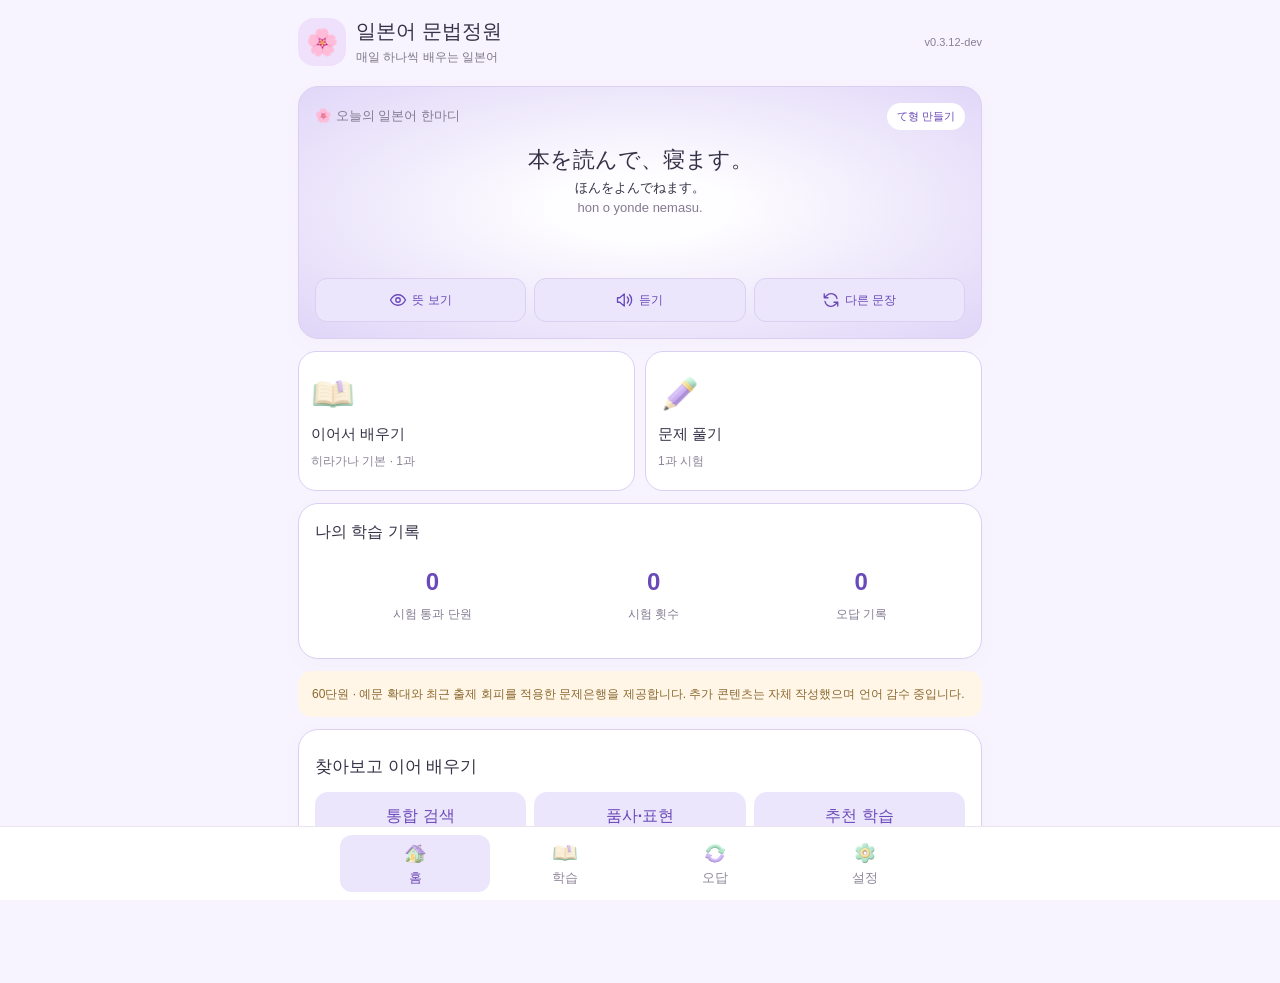
==== commit 4fb411b0: "Release v0.3.12-dev: classify numeric and rentaishi words, hide empty unclassified filter" ====
--- a/index.html
+++ b/index.html
@@ -2,7 +2,7 @@
 <html lang="ko"><head><meta charset="utf-8"><meta name="viewport" content="width=device-width,initial-scale=1,viewport-fit=cover"><meta name="theme-color" content="#f3eafa"><meta name="description" content="일본어 문법정원 일본어 문법 학습"><link rel="manifest" href="./manifest.webmanifest"><link rel="apple-touch-icon" sizes="180x180" href="./icons/apple-touch-icon.png"><meta name="apple-mobile-web-app-capable" content="yes"><title>일본어 문법정원</title>
 <style>
 :root{font-family:-apple-system,BlinkMacSystemFont,"Noto Sans KR",sans-serif;color:#353247;background:#fbf9ff;font-synthesis:none}*{box-sizing:border-box}body{margin:0;padding:0 0 92px}button,input,select{font:inherit}button{cursor:pointer;border:0}header{display:flex;align-items:center;justify-content:space-between;margin-bottom:20px}.brand{display:flex;align-items:center;gap:10px}.brand b{font-size:20px}.brand small{display:block;color:#7d7689;font-size:12px;margin-top:4px}.flower{width:48px;height:48px;border-radius:16px;background:#efe1fc;display:grid;place-items:center;font-size:26px}.ver{font-size:11px;color:#897e96}.shell{max-width:720px;padding:22px 18px;margin:auto}.card{background:#fff;border:1px solid #eee8f4;border-radius:23px;padding:20px;margin:13px 0;box-shadow:0 5px 20px #77638a08}.hero{background:linear-gradient(125deg,#f0e3fd,#f9f0fa 58%,#e9f6ed)}h2{font-size:21px;margin:10px 0 16px}h3{font-size:17px}.muted,small{color:#837a91}.muted{font-size:13px;line-height:1.6}.grid{display:grid;grid-template-columns:1fr 1fr;gap:10px}.tile{text-align:left;padding:20px 12px;background:#fff;border:1px solid #ece6f2;border-radius:18px;min-height:120px;font-size:22px}.tile strong,.tile span{display:block;margin-top:9px;font-size:15px}.tile span{color:#8b8397;font-size:12px}.primary,.secondary{border-radius:13px;padding:12px 17px;font-weight:650}.primary{background:#8a75bb;color:white}.secondary{background:#f1ecf8;color:#655581}.btnrow{display:flex;gap:9px;flex-wrap:wrap;margin-top:18px}.stats{display:flex;justify-content:space-around;text-align:center;margin:18px 0}.stats strong,.stats small{display:block}.stats strong{font-size:24px;color:#725aa4}.stats small{font-size:12px;margin-top:5px}.warning{border-radius:14px;background:#fff6e7;padding:14px;color:#8b682f;font-size:12px;line-height:1.5}.nav{position:fixed;bottom:0;left:0;right:0;display:flex;justify-content:center;background:#ffffffed;border-top:1px solid #eae4f0;padding:8px 8px calc(8px + env(safe-area-inset-bottom));z-index:2}.nav button{width:min(25%,150px);padding:10px 2px;border-radius:12px;background:transparent;color:#8e879a;font-size:13px}.nav .active{color:#775db0;background:#f3edfa;font-weight:bold}.listrow{display:flex;align-items:center;justify-content:space-between;gap:8px;padding:15px 3px;border-bottom:1px solid #f0edf4;background:transparent;width:100%;text-align:left}.listrow:disabled{opacity:.55;cursor:default}.pill{font-size:11px;padding:6px 9px;border-radius:20px;background:#e5f3ea;color:#3e7958;white-space:nowrap}.pill.pending{background:#f1edf3;color:#99909f}select{width:100%;border-radius:13px;border:1px solid #e6ddec;background:#faf7ff;padding:13px;margin:8px 0}.example{padding:15px;border-radius:15px;background:#f8f5fc;margin:10px 0;line-height:1.7}.example p{margin:7px 0}.jp{font-size:20px;font-weight:600}.row{display:flex;align-items:center;justify-content:space-between;gap:10px}.small{font-size:13px}.options{display:grid;gap:9px;margin:19px 0}.answer{width:100%;text-align:left;padding:15px;background:#f9f7fc;border:1px solid #e9e1f1;border-radius:13px}.answer.correct{background:#e5f4e9;border-color:#a4d6b3}.answer.wrong{background:#fbe8e8;border-color:#ecaaa8}.feedback{background:#f3eff9;border-radius:13px;padding:15px;line-height:1.7}.progress{height:8px;background:#ece7f3;border-radius:10px;overflow:hidden}.progress div{height:100%;background:#947eca}.hidden{display:none}label{cursor:pointer}button:focus-visible,input:focus-visible,select:focus-visible{outline:3px solid #a794d6;outline-offset:3px}@media(prefers-color-scheme:dark) and (max-width:0px){:root{background:#1d1b25;color:#f3effa}.card,.tile{background:#292632;border-color:#45404f}.hero{background:linear-gradient(125deg,#39304a,#34383a)}.nav{background:#292632;border-color:#45404f}.secondary,.example,.answer,select{background:#383243;color:#f3effa;border-color:#534960}.listrow{color:inherit;border-color:#413a49}.warning{background:#493e30;color:#ffe1af}.muted,small,.tile span{color:#b7adbf}.feedback{background:#41374e}}
-html[data-theme=dark]{background:#1d1b25;color:#f3effa}html[data-theme=dark] .card,html[data-theme=dark] .tile{background:#292632;border-color:#45404f}html[data-theme=dark] .hero{background:linear-gradient(125deg,#39304a,#34383a)}html[data-theme=dark] .nav{background:#292632;border-color:#45404f}html[data-theme=dark] .secondary,html[data-theme=dark] .example,html[data-theme=dark] .answer,html[data-theme=dark] select{background:#383243;color:#f3effa;border-color:#534960}html[data-theme=dark] .listrow{color:inherit;border-color:#413a49}html[data-theme=dark] .warning{background:#493e30;color:#ffe1af}html[data-theme=dark] .muted,html[data-theme=dark] small,html[data-theme=dark] .tile span{color:#b7adbf}html[data-theme=dark] .feedback{background:#41374e}.answer.correct,html[data-theme=dark] .answer.correct{background:#d8f1e1!important;color:#174f30!important;border-color:#79ba94}.answer.wrong,html[data-theme=dark] .answer.wrong{background:#fde1e1!important;color:#812a30!important;border-color:#d98c93}.theme-choice{display:block;padding:13px;border:1px solid #e8e0f0;border-radius:12px;margin:8px 0}html[data-theme=dark] .theme-choice{border-color:#5b5366}.backup-actions{display:grid;grid-template-columns:repeat(2,minmax(0,1fr));gap:10px;margin-top:18px}.backup-actions>button,.backup-upload{display:flex;align-items:center;justify-content:center;text-align:center;width:100%;min-height:48px;font-size:13px;padding:10px 3px;white-space:nowrap}.backup-upload{cursor:pointer}#pull-indicator{position:fixed;top:-55px;left:50%;z-index:50;border-radius:25px;padding:10px 18px;background:#f2e7fa;color:#624d83;font-size:12px;opacity:0;pointer-events:none;white-space:nowrap}#pull-indicator.visible{opacity:1}html{background:var(--garden-bg,#fbf9ff)!important} .card,.tile{background:var(--garden-card,#fff)!important}.hero{background:radial-gradient(ellipse at 50% 48%,var(--garden-center,#fff9ff) 0%,var(--garden-center,#fff9ff) 18%,var(--garden-tint,#f0e3fd) 100%)!important}.nav{background:var(--garden-card,#fff)!important}.primary,.progress div{background:var(--garden-accent,#9474c8)!important}.featured{display:block;cursor:pointer;text-align:center;border-radius:14px;padding:18px 8px;margin:12px 0;line-height:1.7}.featured:focus-visible{outline:3px solid var(--garden-accent)}.featured-jp{font-size:22px;font-weight:700}.featured-meaning{margin:10px 0}.featured-actions{display:flex;justify-content:center;gap:7px;flex-wrap:wrap}.featured-actions button{font-size:12px;padding:10px}.palette-grid{display:flex;justify-content:space-between;gap:5px;margin:17px 0}.palette-choice{display:grid;justify-items:center;gap:6px;font-size:11px}.palette-choice input{position:absolute;opacity:0;width:1px}.palette-dot{width:36px;height:36px;display:block;border-radius:50%;border:2px solid transparent}.palette-choice input:checked+.palette-dot{border-color:#333;box-shadow:0 0 0 3px #cabfd7}.bright-row{display:flex;justify-content:space-between}#brightness{width:100%;accent-color:var(--garden-accent);margin:17px 0}.featured-heading{display:flex;align-items:center;justify-content:space-between;gap:8px}.featured-topic{border-radius:16px;padding:5px 10px;background:#ffffff75;color:#65507e;font-size:11px;white-space:nowrap}html[data-theme=dark] .featured-topic{background:#ffffff21;color:#eee0fa}.app-back{width:36px;height:36px;background:var(--garden-tint,#eee4f6);color:inherit;border-radius:12px;font-size:22px;flex-shrink:0}.app-modal-shade{position:fixed;inset:0;z-index:100;background:#17132299;display:grid;place-items:center;padding:20px}.app-modal{background:var(--garden-card,#fff);color:var(--garden-ink,inherit);border:1px solid #8e829955;border-radius:20px;max-width:360px;width:100%;padding:22px;box-shadow:0 14px 40px #0003}.app-modal h3{margin-top:0}.app-modal-actions{display:grid;grid-template-columns:1fr 1fr;gap:10px;margin-top:22px}.app-modal-actions button{min-height:44px}html[data-theme=dark] .example,html[data-theme=dark] .secondary,html[data-theme=dark] .answer:not(.correct):not(.wrong){background:var(--garden-soft,#383243)!important}html[data-theme=light] .example,html[data-theme=light] .secondary,html[data-theme=light] .answer:not(.correct):not(.wrong){background:var(--garden-soft,#f0e9f7)!important}.card,.tile{border-color:var(--garden-edge,#e8deee)!important}.hero{border-color:var(--garden-edge,#e8deee)!important}.answer.correct,html[data-theme=dark] .answer.correct{background:#d8f1e1!important;color:#174f30!important}.answer.wrong,html[data-theme=dark] .answer.wrong{background:#fde1e1!important;color:#812a30!important}.primary{color:var(--garden-on-accent,#21163f)!important}.primary:hover{filter:brightness(.97)}.nav .active{color:var(--garden-accent-ink,#6a49b8)!important;background:var(--garden-soft,#ece6fc)!important}.secondary{color:var(--garden-accent-ink,#6a49b8)!important}.featured-topic{color:var(--garden-accent-ink,#6a49b8)!important;background:var(--garden-card,#fff)!important}.palette-grid{display:grid!important;grid-template-columns:repeat(3,minmax(0,1fr));gap:14px 8px}.palette-choice{min-width:0}.palette-choice input:checked+.palette-dot{border-color:var(--garden-accent-ink,#6a49b8)!important}.hero .featured-jp{color:inherit}.answer.correct,html[data-theme=dark] .answer.correct{color:#174f30!important;background:#d8f1e1!important}.answer.wrong,html[data-theme=dark] .answer.wrong{color:#812a30!important;background:#fde1e1!important}.hero .featured-actions button.secondary{background:var(--garden-action-bg,#fff)!important;color:var(--garden-action-ink,#6a49b8)!important;border:1px solid var(--garden-action-line,#dad0f2)!important;box-shadow:0 2px 6px #0000000b;font-weight:700;min-height:42px;border-radius:12px;transition:filter .15s,transform .15s}.hero .featured-actions button.secondary:active{transform:scale(.98);filter:brightness(.96)}.hero .featured-actions button.secondary:focus-visible{outline:3px solid var(--garden-accent-ink,#6a49b8);outline-offset:2px}html[data-theme=dark] .hero .featured-actions button.secondary{box-shadow:0 2px 8px #00000020}/* v0.3.11-dev: compact fixed-height phrase area, scrollable for long text */
+html[data-theme=dark]{background:#1d1b25;color:#f3effa}html[data-theme=dark] .card,html[data-theme=dark] .tile{background:#292632;border-color:#45404f}html[data-theme=dark] .hero{background:linear-gradient(125deg,#39304a,#34383a)}html[data-theme=dark] .nav{background:#292632;border-color:#45404f}html[data-theme=dark] .secondary,html[data-theme=dark] .example,html[data-theme=dark] .answer,html[data-theme=dark] select{background:#383243;color:#f3effa;border-color:#534960}html[data-theme=dark] .listrow{color:inherit;border-color:#413a49}html[data-theme=dark] .warning{background:#493e30;color:#ffe1af}html[data-theme=dark] .muted,html[data-theme=dark] small,html[data-theme=dark] .tile span{color:#b7adbf}html[data-theme=dark] .feedback{background:#41374e}.answer.correct,html[data-theme=dark] .answer.correct{background:#d8f1e1!important;color:#174f30!important;border-color:#79ba94}.answer.wrong,html[data-theme=dark] .answer.wrong{background:#fde1e1!important;color:#812a30!important;border-color:#d98c93}.theme-choice{display:block;padding:13px;border:1px solid #e8e0f0;border-radius:12px;margin:8px 0}html[data-theme=dark] .theme-choice{border-color:#5b5366}.backup-actions{display:grid;grid-template-columns:repeat(2,minmax(0,1fr));gap:10px;margin-top:18px}.backup-actions>button,.backup-upload{display:flex;align-items:center;justify-content:center;text-align:center;width:100%;min-height:48px;font-size:13px;padding:10px 3px;white-space:nowrap}.backup-upload{cursor:pointer}#pull-indicator{position:fixed;top:-55px;left:50%;z-index:50;border-radius:25px;padding:10px 18px;background:#f2e7fa;color:#624d83;font-size:12px;opacity:0;pointer-events:none;white-space:nowrap}#pull-indicator.visible{opacity:1}html{background:var(--garden-bg,#fbf9ff)!important} .card,.tile{background:var(--garden-card,#fff)!important}.hero{background:radial-gradient(ellipse at 50% 48%,var(--garden-center,#fff9ff) 0%,var(--garden-center,#fff9ff) 18%,var(--garden-tint,#f0e3fd) 100%)!important}.nav{background:var(--garden-card,#fff)!important}.primary,.progress div{background:var(--garden-accent,#9474c8)!important}.featured{display:block;cursor:pointer;text-align:center;border-radius:14px;padding:18px 8px;margin:12px 0;line-height:1.7}.featured:focus-visible{outline:3px solid var(--garden-accent)}.featured-jp{font-size:22px;font-weight:700}.featured-meaning{margin:10px 0}.featured-actions{display:flex;justify-content:center;gap:7px;flex-wrap:wrap}.featured-actions button{font-size:12px;padding:10px}.palette-grid{display:flex;justify-content:space-between;gap:5px;margin:17px 0}.palette-choice{display:grid;justify-items:center;gap:6px;font-size:11px}.palette-choice input{position:absolute;opacity:0;width:1px}.palette-dot{width:36px;height:36px;display:block;border-radius:50%;border:2px solid transparent}.palette-choice input:checked+.palette-dot{border-color:#333;box-shadow:0 0 0 3px #cabfd7}.bright-row{display:flex;justify-content:space-between}#brightness{width:100%;accent-color:var(--garden-accent);margin:17px 0}.featured-heading{display:flex;align-items:center;justify-content:space-between;gap:8px}.featured-topic{border-radius:16px;padding:5px 10px;background:#ffffff75;color:#65507e;font-size:11px;white-space:nowrap}html[data-theme=dark] .featured-topic{background:#ffffff21;color:#eee0fa}.app-back{width:36px;height:36px;background:var(--garden-tint,#eee4f6);color:inherit;border-radius:12px;font-size:22px;flex-shrink:0}.app-modal-shade{position:fixed;inset:0;z-index:100;background:#17132299;display:grid;place-items:center;padding:20px}.app-modal{background:var(--garden-card,#fff);color:var(--garden-ink,inherit);border:1px solid #8e829955;border-radius:20px;max-width:360px;width:100%;padding:22px;box-shadow:0 14px 40px #0003}.app-modal h3{margin-top:0}.app-modal-actions{display:grid;grid-template-columns:1fr 1fr;gap:10px;margin-top:22px}.app-modal-actions button{min-height:44px}html[data-theme=dark] .example,html[data-theme=dark] .secondary,html[data-theme=dark] .answer:not(.correct):not(.wrong){background:var(--garden-soft,#383243)!important}html[data-theme=light] .example,html[data-theme=light] .secondary,html[data-theme=light] .answer:not(.correct):not(.wrong){background:var(--garden-soft,#f0e9f7)!important}.card,.tile{border-color:var(--garden-edge,#e8deee)!important}.hero{border-color:var(--garden-edge,#e8deee)!important}.answer.correct,html[data-theme=dark] .answer.correct{background:#d8f1e1!important;color:#174f30!important}.answer.wrong,html[data-theme=dark] .answer.wrong{background:#fde1e1!important;color:#812a30!important}.primary{color:var(--garden-on-accent,#21163f)!important}.primary:hover{filter:brightness(.97)}.nav .active{color:var(--garden-accent-ink,#6a49b8)!important;background:var(--garden-soft,#ece6fc)!important}.secondary{color:var(--garden-accent-ink,#6a49b8)!important}.featured-topic{color:var(--garden-accent-ink,#6a49b8)!important;background:var(--garden-card,#fff)!important}.palette-grid{display:grid!important;grid-template-columns:repeat(3,minmax(0,1fr));gap:14px 8px}.palette-choice{min-width:0}.palette-choice input:checked+.palette-dot{border-color:var(--garden-accent-ink,#6a49b8)!important}.hero .featured-jp{color:inherit}.answer.correct,html[data-theme=dark] .answer.correct{color:#174f30!important;background:#d8f1e1!important}.answer.wrong,html[data-theme=dark] .answer.wrong{color:#812a30!important;background:#fde1e1!important}.hero .featured-actions button.secondary{background:var(--garden-action-bg,#fff)!important;color:var(--garden-action-ink,#6a49b8)!important;border:1px solid var(--garden-action-line,#dad0f2)!important;box-shadow:0 2px 6px #0000000b;font-weight:700;min-height:42px;border-radius:12px;transition:filter .15s,transform .15s}.hero .featured-actions button.secondary:active{transform:scale(.98);filter:brightness(.96)}.hero .featured-actions button.secondary:focus-visible{outline:3px solid var(--garden-accent-ink,#6a49b8);outline-offset:2px}html[data-theme=dark] .hero .featured-actions button.secondary{box-shadow:0 2px 8px #00000020}/* v0.3.12-dev: compact fixed-height phrase area, scrollable for long text */
 .hero .featured{height:132px;min-height:132px;max-height:132px;display:flex;flex-direction:column;align-items:center;justify-content:flex-start;gap:2px;overflow-y:auto;overscroll-behavior:contain;padding:6px 4px;margin:8px 0;line-height:1.4}
 .hero .featured-jp{display:block;flex-shrink:0;max-width:100%;padding:1px 6px;margin:0;font:inherit;font-size:22px;font-weight:700;line-height:1.4;text-align:center;white-space:normal;overflow-wrap:anywhere;background:transparent;color:inherit;border:0;cursor:pointer}
 .hero .featured-jp:focus-visible{outline:2px solid var(--garden-accent-ink);outline-offset:2px;border-radius:6px}
@@ -26,14 +26,14 @@
 .shell .btnrow{margin-top:14px;gap:8px}
 @media(max-width:430px){.shell{padding:17px 14px}.shell>.card{padding:15px;margin:10px 0}.shell .example{padding:12px;margin:8px 0}.shell>.card h2{margin:6px 0 12px}}
 
-/* v0.3.11-dev shared spacing baseline; preserve mobile safe areas */
+/* v0.3.12-dev shared spacing baseline; preserve mobile safe areas */
 .shell>.card{border-radius:20px;padding:16px;margin:12px 0;line-height:1.55}
 .shell .example{line-height:1.6;overflow-wrap:anywhere}
 .shell .answer{min-height:48px;padding:12px 14px;line-height:1.5;overflow-wrap:anywhere}
 .shell .options{gap:9px}
 .shell .feedback{line-height:1.6;overflow-wrap:anywhere}
 @media(max-width:430px){.shell>.card{padding:13px;margin:9px 0}}
-/* v0.3.11-dev final responsive baseline */
+/* v0.3.12-dev final responsive baseline */
 .app-back{width:44px;height:44px}.brand{min-width:0}.brand>div:last-child{min-width:0}.brand b{overflow-wrap:anywhere}.ver{flex-shrink:0;margin-left:6px}
 .app-modal,.kj-modal{max-height:calc(100dvh - 40px);overflow-y:auto}.shell{padding-top:calc(18px + env(safe-area-inset-top))}
 @media(max-width:430px){.brand{gap:6px}.brand b{font-size:17px}.flower{width:38px;height:38px;flex-shrink:0}.brand small{font-size:11px}.ver{font-size:10px}}
@@ -42,7 +42,7 @@
 .tile{color:inherit}.stats strong{color:var(--garden-accent-ink,#725aa4)}
 .review-switch{margin-bottom:16px}.review-actions{display:grid;grid-template-columns:minmax(0,1fr);gap:8px;margin:0 0 16px}.review-actions button{width:100%;min-height:44px;text-align:center}.review-actions button:disabled{opacity:.45;cursor:default}.btnrow.quiz-advance{justify-content:center}
 .safety-actions{display:grid;grid-template-columns:minmax(0,1fr);margin-top:8px}.safety-actions button{width:100%;min-height:48px;text-align:center}
-/* v0.3.11-dev: iPhone 16 Pro 402px baseline */
+/* v0.3.12-dev: iPhone 16 Pro 402px baseline */
 .btnrow.action-grid{display:grid;grid-template-columns:repeat(3,minmax(0,1fr));gap:8px}
 .action-grid>button{width:100%;min-width:0;min-height:48px;padding:10px 4px;font-size:14px;line-height:1.4;text-align:center;overflow-wrap:anywhere}
 .resume-actions{display:grid;margin-top:14px}.resume-actions>button{width:100%;min-height:48px;text-align:center}
@@ -74,7 +74,7 @@
 <script src="./course-data.js"></script><script src="./course-runtime.js"></script><script src="./practice-data.js"></script><script src="./practice-runtime.js"></script><script src="./library-engine.js"></script>
 <script>
 "use strict";
-const VERSION="0.3.11-dev", KEY="jgg.progress.v1", SESSION="jgg.session.v1";
+const VERSION="0.3.12-dev", KEY="jgg.progress.v1", SESSION="jgg.session.v1";
 const stageNames=["일본어 입문","기초 문장 만들기","동사 활용","필수 문법 활용","문장 확장과 응용","일본 여행 실전 일본어"];
 const titles=["히라가나 기본","히라가나 확장","발음과 박자","가타카나 기본","가타카나 확장","일본어 어순","です 문장","は와 が 기초","これ·それ·あれ","입문 종합","명사와 の","こそあど 표현","의문사","い형용사","い형용사 활용","な형용사","な형용사 활용","장소와 존재","숫자·시간·날짜","기초 종합","동사 기본형","ます형","현재·과거·부정","を·に·で","이동 동사","て형 만들기","てください","ています","ない형","동사 종합","〜たいです","〜がほしい","〜てもいい","〜てはいけない","〜ことができる","〜ましょう","〜ませんか","비교 표현","〜ほうがいい","활용 종합","から·ので","けど·が","そして·それから","〜てから","〜たことがある","〜たら","〜と思います","〜そうです","경어·정중 표현","응용 종합","공항·입국","전철·버스","길 찾기","호텔","카페","식당","쇼핑","관광·USJ","긴급 상황","여행 종합 실습"];
 const makeQ=(question,choices,correct,reason)=>({question,choices,correct,reason});
@@ -121,8 +121,8 @@
 function exploreMenu(){return '<section class="card"><h3>찾아보고 이어 배우기</h3><div class="explore-menu">'+btn('통합 검색','nav:search')+btn('품사·표현','nav:categories')+btn('추천 학습','nav:insights')+'</div></section>'}
 function libraryKind(e){return ({lesson:'단원',example:'예문',dialogue:'회화',kanji:'한자',word:'단어',expression:'표현'})[e.kind]||'학습'}
 function libraryEntry(e){const lessons=e.lessonId?[e.lessonId]:(e.relatedLessons||[]).slice(0,3);return `<article class="library-entry"><small>${esc(libraryKind(e))} · ${esc(e.categories.map(c=>window.JGG_LIBRARY.categories[c]).join(' · '))}</small><button class="library-title" data-action="library:open:${esc(e.id)}" lang="ja">${esc(e.japanese)}</button>${e.reading?`<div class="small" lang="${e.kind==='kanji'?'ko':'ja'}">${esc(e.reading)}</div>`:''}<p>${esc(e.meaning)}</p><div class="library-links">${lessons.map(n=>btn(n+'과 · '+titles[n-1],'library:lesson:'+n)).join('')}${(e.kanjiIds||[e.kanjiId]).filter(Boolean).map(id=>{const k=libraryData?.entries.find(x=>x.kind==='kanji'&&x.kanjiId===id);return btn('한자 '+(k?.japanese||'보기'),'library:kanji:'+id)}).join('')}</div></article>`}
-async function paintLibrary(restoreScroll=false){const request=++libraryPaint,mode=view;try{const d=await window.JGG_LIBRARY.load();if(request!==libraryPaint||view!==mode||!['search','categories'].includes(view))return;libraryData=d;const host=document.getElementById('library-results');if(!host)return;const r=window.JGG_LIBRARY.search(d,explorerState.query,explorerState.category,explorerState.limit);host.innerHTML=(!explorerState.query.trim()&&view==='search')?'<p class="library-hint">일본어·히라가나·한국어 뜻·문형으로 찾아보세요.</p>':`<p class="library-count" role="status">${r.total}건 중 ${r.entries.length}건 표시</p>`+r.entries.map(libraryEntry).join('')+(r.entries.length<r.total&&r.entries.length<10000?btn('더 보기','library:more'):'')+(r.total?'':'<p>일치하는 항목이 없습니다. 짧은 단어나 다른 표기로 검색해 보세요.</p>');if(restoreScroll)scrollTo(0,explorerState.scroll)}catch(e){if(view===mode){const host=document.getElementById('library-results');if(host)host.innerHTML='<p class="library-error">검색 자료를 불러오지 못했습니다. 연결을 확인한 뒤 다시 시도해 주세요.</p>'+btn('다시 시도','library:retry')}}}
-function explorerPage(){const mode=view;frame(`<section class="card"><h2>${mode==='categories'?'품사·표현별 목록':'통합 검색'}</h2><p class="library-hint">단어·뜻·문형을 찾고 관련 단원이나 한자에서 이어 배워요.</p><div class="library-form"><label><span>검색어</span><input type="search" id="library-query" value="${esc(explorerState.query)}" placeholder="예: 食べる, たべる, 먹다, て형" maxlength="100" autocomplete="off"></label><label><span>분류</span><select id="library-category">${Object.entries(window.JGG_LIBRARY.categories).map(([id,label])=>`<option value="${id}" ${explorerState.category===id?'selected':''}>${esc(label)}</option>`).join('')}</select></label></div><div class="library-links">${btn('검색어 지우기','library:clear')}${btn(mode==='categories'?'통합 검색':'품사·표현 목록',mode==='categories'?'nav:search':'nav:categories')}</div>${mode==='categories'?'<p class="library-hint">단어는 사전의 품사를 기준으로 모았습니다. 한 단어가 여러 분류에 포함될 수 있으며, 문형·의문사·인사는 학습용 분류입니다.</p>':''}</section><section class="card" id="library-results"><p role="status">학습 자료를 준비하고 있습니다.</p></section>`);paintLibrary(true)}
+async function paintLibrary(restoreScroll=false){const request=++libraryPaint,mode=view;try{const d=await window.JGG_LIBRARY.load();if(request!==libraryPaint||view!==mode||!['search','categories'].includes(view))return;libraryData=d;const options=window.JGG_LIBRARY.visibleCategories(d);if(!options[explorerState.category]){explorerState.category='all';persist()}const select=document.getElementById('library-category');if(select)select.innerHTML=Object.entries(options).map(([id,label])=>`<option value="${id}" ${explorerState.category===id?'selected':''}>${esc(label)}</option>`).join('');const host=document.getElementById('library-results');if(!host)return;const r=window.JGG_LIBRARY.search(d,explorerState.query,explorerState.category,explorerState.limit);host.innerHTML=(!explorerState.query.trim()&&view==='search')?'<p class="library-hint">일본어·히라가나·한국어 뜻·문형으로 찾아보세요.</p>':`<p class="library-count" role="status">${r.total}건 중 ${r.entries.length}건 표시</p>`+r.entries.map(libraryEntry).join('')+(r.entries.length<r.total&&r.entries.length<10000?btn('더 보기','library:more'):'')+(r.total?'':'<p>일치하는 항목이 없습니다. 짧은 단어나 다른 표기로 검색해 보세요.</p>');if(restoreScroll)scrollTo(0,explorerState.scroll)}catch(e){if(view===mode){const host=document.getElementById('library-results');if(host)host.innerHTML='<p class="library-error">검색 자료를 불러오지 못했습니다. 연결을 확인한 뒤 다시 시도해 주세요.</p>'+btn('다시 시도','library:retry')}}}
+function explorerPage(){const mode=view;frame(`<section class="card"><h2>${mode==='categories'?'품사·표현별 목록':'통합 검색'}</h2><p class="library-hint">단어·뜻·문형을 찾고 관련 단원이나 한자에서 이어 배워요.</p><div class="library-form"><label><span>검색어</span><input type="search" id="library-query" value="${esc(explorerState.query)}" placeholder="예: 食べる, たべる, 먹다, て형" maxlength="100" autocomplete="off"></label><label><span>분류</span><select id="library-category">${Object.entries(window.JGG_LIBRARY.visibleCategories(libraryData)).map(([id,label])=>`<option value="${id}" ${explorerState.category===id?'selected':''}>${esc(label)}</option>`).join('')}</select></label></div><div class="library-links">${btn('검색어 지우기','library:clear')}${btn(mode==='categories'?'통합 검색':'품사·표현 목록',mode==='categories'?'nav:search':'nav:categories')}</div>${mode==='categories'?'<p class="library-hint">단어는 사전의 품사를 기준으로 모았습니다. 한 단어가 여러 분류에 포함될 수 있으며, 문형·의문사·인사는 학습용 분류입니다.</p>':''}</section><section class="card" id="library-results"><p role="status">학습 자료를 준비하고 있습니다.</p></section>`);paintLibrary(true)}
 function rememberExplorer(withReturn=true){explorerState.scroll=window.scrollY||0;explorerReturn=withReturn?{view,explorer:window.JGG_LIBRARY.cleanView(explorerState)}:null;persist()}
 function libraryLesson(id){if(!content[id])return;rememberExplorer();lessonId=id;stage=Math.floor((id-1)/10);navigate('lesson')}
 async function libraryKanji(id){rememberExplorer(false);if(!window.jggKanji){window.jggUI.notice('한자 화면을 준비하고 있습니다. 잠시 후 다시 눌러 주세요.');return}await window.jggKanji.open(id)}
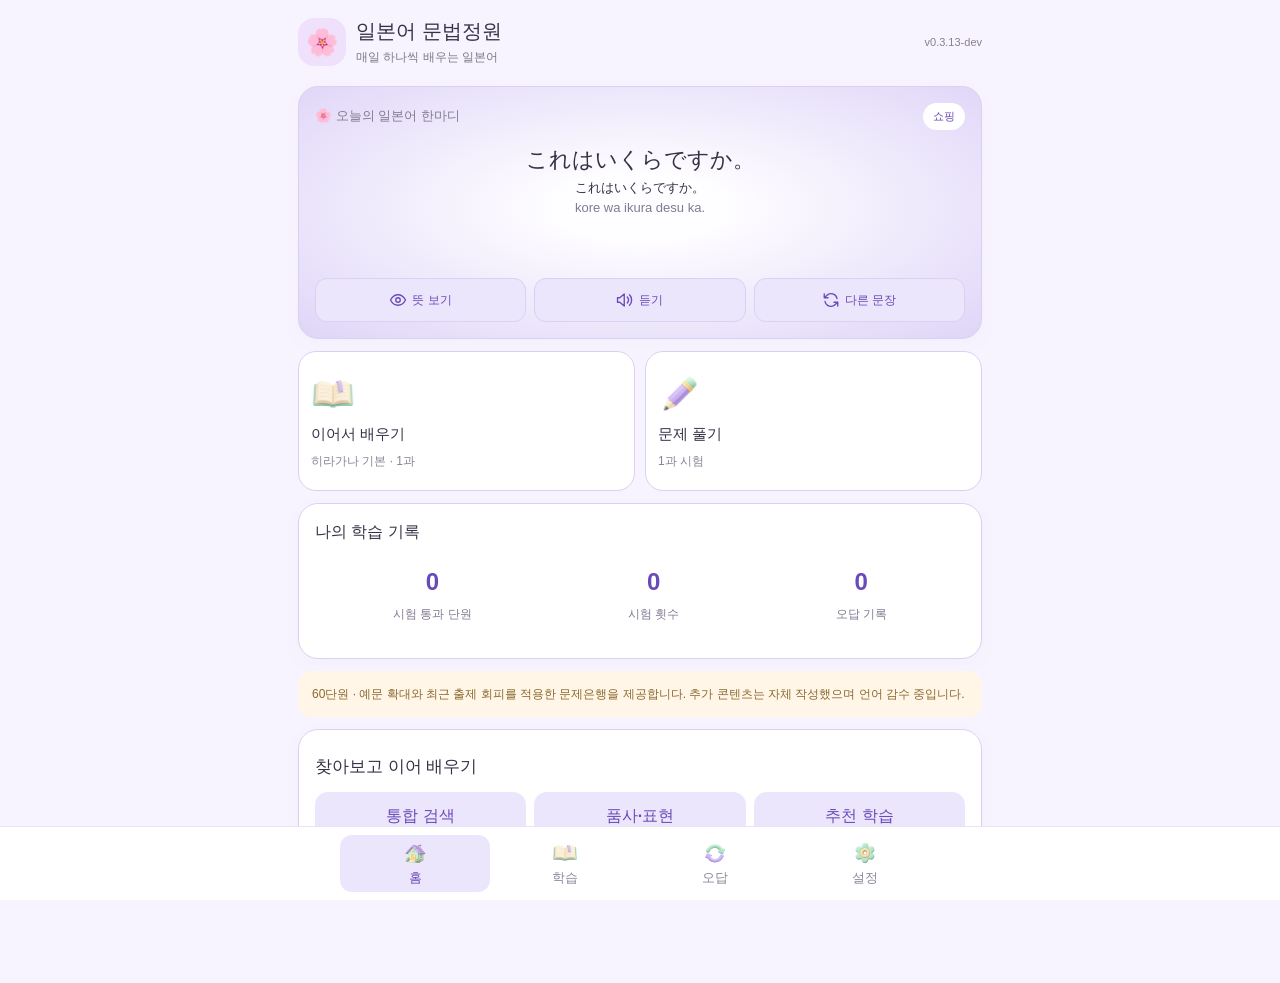
==== commit 8b74badf: "Release v0.3.13-dev: apply grammar accuracy review and preserve in-progress quiz content" ====
--- a/index.html
+++ b/index.html
@@ -2,7 +2,7 @@
 <html lang="ko"><head><meta charset="utf-8"><meta name="viewport" content="width=device-width,initial-scale=1,viewport-fit=cover"><meta name="theme-color" content="#f3eafa"><meta name="description" content="일본어 문법정원 일본어 문법 학습"><link rel="manifest" href="./manifest.webmanifest"><link rel="apple-touch-icon" sizes="180x180" href="./icons/apple-touch-icon.png"><meta name="apple-mobile-web-app-capable" content="yes"><title>일본어 문법정원</title>
 <style>
 :root{font-family:-apple-system,BlinkMacSystemFont,"Noto Sans KR",sans-serif;color:#353247;background:#fbf9ff;font-synthesis:none}*{box-sizing:border-box}body{margin:0;padding:0 0 92px}button,input,select{font:inherit}button{cursor:pointer;border:0}header{display:flex;align-items:center;justify-content:space-between;margin-bottom:20px}.brand{display:flex;align-items:center;gap:10px}.brand b{font-size:20px}.brand small{display:block;color:#7d7689;font-size:12px;margin-top:4px}.flower{width:48px;height:48px;border-radius:16px;background:#efe1fc;display:grid;place-items:center;font-size:26px}.ver{font-size:11px;color:#897e96}.shell{max-width:720px;padding:22px 18px;margin:auto}.card{background:#fff;border:1px solid #eee8f4;border-radius:23px;padding:20px;margin:13px 0;box-shadow:0 5px 20px #77638a08}.hero{background:linear-gradient(125deg,#f0e3fd,#f9f0fa 58%,#e9f6ed)}h2{font-size:21px;margin:10px 0 16px}h3{font-size:17px}.muted,small{color:#837a91}.muted{font-size:13px;line-height:1.6}.grid{display:grid;grid-template-columns:1fr 1fr;gap:10px}.tile{text-align:left;padding:20px 12px;background:#fff;border:1px solid #ece6f2;border-radius:18px;min-height:120px;font-size:22px}.tile strong,.tile span{display:block;margin-top:9px;font-size:15px}.tile span{color:#8b8397;font-size:12px}.primary,.secondary{border-radius:13px;padding:12px 17px;font-weight:650}.primary{background:#8a75bb;color:white}.secondary{background:#f1ecf8;color:#655581}.btnrow{display:flex;gap:9px;flex-wrap:wrap;margin-top:18px}.stats{display:flex;justify-content:space-around;text-align:center;margin:18px 0}.stats strong,.stats small{display:block}.stats strong{font-size:24px;color:#725aa4}.stats small{font-size:12px;margin-top:5px}.warning{border-radius:14px;background:#fff6e7;padding:14px;color:#8b682f;font-size:12px;line-height:1.5}.nav{position:fixed;bottom:0;left:0;right:0;display:flex;justify-content:center;background:#ffffffed;border-top:1px solid #eae4f0;padding:8px 8px calc(8px + env(safe-area-inset-bottom));z-index:2}.nav button{width:min(25%,150px);padding:10px 2px;border-radius:12px;background:transparent;color:#8e879a;font-size:13px}.nav .active{color:#775db0;background:#f3edfa;font-weight:bold}.listrow{display:flex;align-items:center;justify-content:space-between;gap:8px;padding:15px 3px;border-bottom:1px solid #f0edf4;background:transparent;width:100%;text-align:left}.listrow:disabled{opacity:.55;cursor:default}.pill{font-size:11px;padding:6px 9px;border-radius:20px;background:#e5f3ea;color:#3e7958;white-space:nowrap}.pill.pending{background:#f1edf3;color:#99909f}select{width:100%;border-radius:13px;border:1px solid #e6ddec;background:#faf7ff;padding:13px;margin:8px 0}.example{padding:15px;border-radius:15px;background:#f8f5fc;margin:10px 0;line-height:1.7}.example p{margin:7px 0}.jp{font-size:20px;font-weight:600}.row{display:flex;align-items:center;justify-content:space-between;gap:10px}.small{font-size:13px}.options{display:grid;gap:9px;margin:19px 0}.answer{width:100%;text-align:left;padding:15px;background:#f9f7fc;border:1px solid #e9e1f1;border-radius:13px}.answer.correct{background:#e5f4e9;border-color:#a4d6b3}.answer.wrong{background:#fbe8e8;border-color:#ecaaa8}.feedback{background:#f3eff9;border-radius:13px;padding:15px;line-height:1.7}.progress{height:8px;background:#ece7f3;border-radius:10px;overflow:hidden}.progress div{height:100%;background:#947eca}.hidden{display:none}label{cursor:pointer}button:focus-visible,input:focus-visible,select:focus-visible{outline:3px solid #a794d6;outline-offset:3px}@media(prefers-color-scheme:dark) and (max-width:0px){:root{background:#1d1b25;color:#f3effa}.card,.tile{background:#292632;border-color:#45404f}.hero{background:linear-gradient(125deg,#39304a,#34383a)}.nav{background:#292632;border-color:#45404f}.secondary,.example,.answer,select{background:#383243;color:#f3effa;border-color:#534960}.listrow{color:inherit;border-color:#413a49}.warning{background:#493e30;color:#ffe1af}.muted,small,.tile span{color:#b7adbf}.feedback{background:#41374e}}
-html[data-theme=dark]{background:#1d1b25;color:#f3effa}html[data-theme=dark] .card,html[data-theme=dark] .tile{background:#292632;border-color:#45404f}html[data-theme=dark] .hero{background:linear-gradient(125deg,#39304a,#34383a)}html[data-theme=dark] .nav{background:#292632;border-color:#45404f}html[data-theme=dark] .secondary,html[data-theme=dark] .example,html[data-theme=dark] .answer,html[data-theme=dark] select{background:#383243;color:#f3effa;border-color:#534960}html[data-theme=dark] .listrow{color:inherit;border-color:#413a49}html[data-theme=dark] .warning{background:#493e30;color:#ffe1af}html[data-theme=dark] .muted,html[data-theme=dark] small,html[data-theme=dark] .tile span{color:#b7adbf}html[data-theme=dark] .feedback{background:#41374e}.answer.correct,html[data-theme=dark] .answer.correct{background:#d8f1e1!important;color:#174f30!important;border-color:#79ba94}.answer.wrong,html[data-theme=dark] .answer.wrong{background:#fde1e1!important;color:#812a30!important;border-color:#d98c93}.theme-choice{display:block;padding:13px;border:1px solid #e8e0f0;border-radius:12px;margin:8px 0}html[data-theme=dark] .theme-choice{border-color:#5b5366}.backup-actions{display:grid;grid-template-columns:repeat(2,minmax(0,1fr));gap:10px;margin-top:18px}.backup-actions>button,.backup-upload{display:flex;align-items:center;justify-content:center;text-align:center;width:100%;min-height:48px;font-size:13px;padding:10px 3px;white-space:nowrap}.backup-upload{cursor:pointer}#pull-indicator{position:fixed;top:-55px;left:50%;z-index:50;border-radius:25px;padding:10px 18px;background:#f2e7fa;color:#624d83;font-size:12px;opacity:0;pointer-events:none;white-space:nowrap}#pull-indicator.visible{opacity:1}html{background:var(--garden-bg,#fbf9ff)!important} .card,.tile{background:var(--garden-card,#fff)!important}.hero{background:radial-gradient(ellipse at 50% 48%,var(--garden-center,#fff9ff) 0%,var(--garden-center,#fff9ff) 18%,var(--garden-tint,#f0e3fd) 100%)!important}.nav{background:var(--garden-card,#fff)!important}.primary,.progress div{background:var(--garden-accent,#9474c8)!important}.featured{display:block;cursor:pointer;text-align:center;border-radius:14px;padding:18px 8px;margin:12px 0;line-height:1.7}.featured:focus-visible{outline:3px solid var(--garden-accent)}.featured-jp{font-size:22px;font-weight:700}.featured-meaning{margin:10px 0}.featured-actions{display:flex;justify-content:center;gap:7px;flex-wrap:wrap}.featured-actions button{font-size:12px;padding:10px}.palette-grid{display:flex;justify-content:space-between;gap:5px;margin:17px 0}.palette-choice{display:grid;justify-items:center;gap:6px;font-size:11px}.palette-choice input{position:absolute;opacity:0;width:1px}.palette-dot{width:36px;height:36px;display:block;border-radius:50%;border:2px solid transparent}.palette-choice input:checked+.palette-dot{border-color:#333;box-shadow:0 0 0 3px #cabfd7}.bright-row{display:flex;justify-content:space-between}#brightness{width:100%;accent-color:var(--garden-accent);margin:17px 0}.featured-heading{display:flex;align-items:center;justify-content:space-between;gap:8px}.featured-topic{border-radius:16px;padding:5px 10px;background:#ffffff75;color:#65507e;font-size:11px;white-space:nowrap}html[data-theme=dark] .featured-topic{background:#ffffff21;color:#eee0fa}.app-back{width:36px;height:36px;background:var(--garden-tint,#eee4f6);color:inherit;border-radius:12px;font-size:22px;flex-shrink:0}.app-modal-shade{position:fixed;inset:0;z-index:100;background:#17132299;display:grid;place-items:center;padding:20px}.app-modal{background:var(--garden-card,#fff);color:var(--garden-ink,inherit);border:1px solid #8e829955;border-radius:20px;max-width:360px;width:100%;padding:22px;box-shadow:0 14px 40px #0003}.app-modal h3{margin-top:0}.app-modal-actions{display:grid;grid-template-columns:1fr 1fr;gap:10px;margin-top:22px}.app-modal-actions button{min-height:44px}html[data-theme=dark] .example,html[data-theme=dark] .secondary,html[data-theme=dark] .answer:not(.correct):not(.wrong){background:var(--garden-soft,#383243)!important}html[data-theme=light] .example,html[data-theme=light] .secondary,html[data-theme=light] .answer:not(.correct):not(.wrong){background:var(--garden-soft,#f0e9f7)!important}.card,.tile{border-color:var(--garden-edge,#e8deee)!important}.hero{border-color:var(--garden-edge,#e8deee)!important}.answer.correct,html[data-theme=dark] .answer.correct{background:#d8f1e1!important;color:#174f30!important}.answer.wrong,html[data-theme=dark] .answer.wrong{background:#fde1e1!important;color:#812a30!important}.primary{color:var(--garden-on-accent,#21163f)!important}.primary:hover{filter:brightness(.97)}.nav .active{color:var(--garden-accent-ink,#6a49b8)!important;background:var(--garden-soft,#ece6fc)!important}.secondary{color:var(--garden-accent-ink,#6a49b8)!important}.featured-topic{color:var(--garden-accent-ink,#6a49b8)!important;background:var(--garden-card,#fff)!important}.palette-grid{display:grid!important;grid-template-columns:repeat(3,minmax(0,1fr));gap:14px 8px}.palette-choice{min-width:0}.palette-choice input:checked+.palette-dot{border-color:var(--garden-accent-ink,#6a49b8)!important}.hero .featured-jp{color:inherit}.answer.correct,html[data-theme=dark] .answer.correct{color:#174f30!important;background:#d8f1e1!important}.answer.wrong,html[data-theme=dark] .answer.wrong{color:#812a30!important;background:#fde1e1!important}.hero .featured-actions button.secondary{background:var(--garden-action-bg,#fff)!important;color:var(--garden-action-ink,#6a49b8)!important;border:1px solid var(--garden-action-line,#dad0f2)!important;box-shadow:0 2px 6px #0000000b;font-weight:700;min-height:42px;border-radius:12px;transition:filter .15s,transform .15s}.hero .featured-actions button.secondary:active{transform:scale(.98);filter:brightness(.96)}.hero .featured-actions button.secondary:focus-visible{outline:3px solid var(--garden-accent-ink,#6a49b8);outline-offset:2px}html[data-theme=dark] .hero .featured-actions button.secondary{box-shadow:0 2px 8px #00000020}/* v0.3.12-dev: compact fixed-height phrase area, scrollable for long text */
+html[data-theme=dark]{background:#1d1b25;color:#f3effa}html[data-theme=dark] .card,html[data-theme=dark] .tile{background:#292632;border-color:#45404f}html[data-theme=dark] .hero{background:linear-gradient(125deg,#39304a,#34383a)}html[data-theme=dark] .nav{background:#292632;border-color:#45404f}html[data-theme=dark] .secondary,html[data-theme=dark] .example,html[data-theme=dark] .answer,html[data-theme=dark] select{background:#383243;color:#f3effa;border-color:#534960}html[data-theme=dark] .listrow{color:inherit;border-color:#413a49}html[data-theme=dark] .warning{background:#493e30;color:#ffe1af}html[data-theme=dark] .muted,html[data-theme=dark] small,html[data-theme=dark] .tile span{color:#b7adbf}html[data-theme=dark] .feedback{background:#41374e}.answer.correct,html[data-theme=dark] .answer.correct{background:#d8f1e1!important;color:#174f30!important;border-color:#79ba94}.answer.wrong,html[data-theme=dark] .answer.wrong{background:#fde1e1!important;color:#812a30!important;border-color:#d98c93}.theme-choice{display:block;padding:13px;border:1px solid #e8e0f0;border-radius:12px;margin:8px 0}html[data-theme=dark] .theme-choice{border-color:#5b5366}.backup-actions{display:grid;grid-template-columns:repeat(2,minmax(0,1fr));gap:10px;margin-top:18px}.backup-actions>button,.backup-upload{display:flex;align-items:center;justify-content:center;text-align:center;width:100%;min-height:48px;font-size:13px;padding:10px 3px;white-space:nowrap}.backup-upload{cursor:pointer}#pull-indicator{position:fixed;top:-55px;left:50%;z-index:50;border-radius:25px;padding:10px 18px;background:#f2e7fa;color:#624d83;font-size:12px;opacity:0;pointer-events:none;white-space:nowrap}#pull-indicator.visible{opacity:1}html{background:var(--garden-bg,#fbf9ff)!important} .card,.tile{background:var(--garden-card,#fff)!important}.hero{background:radial-gradient(ellipse at 50% 48%,var(--garden-center,#fff9ff) 0%,var(--garden-center,#fff9ff) 18%,var(--garden-tint,#f0e3fd) 100%)!important}.nav{background:var(--garden-card,#fff)!important}.primary,.progress div{background:var(--garden-accent,#9474c8)!important}.featured{display:block;cursor:pointer;text-align:center;border-radius:14px;padding:18px 8px;margin:12px 0;line-height:1.7}.featured:focus-visible{outline:3px solid var(--garden-accent)}.featured-jp{font-size:22px;font-weight:700}.featured-meaning{margin:10px 0}.featured-actions{display:flex;justify-content:center;gap:7px;flex-wrap:wrap}.featured-actions button{font-size:12px;padding:10px}.palette-grid{display:flex;justify-content:space-between;gap:5px;margin:17px 0}.palette-choice{display:grid;justify-items:center;gap:6px;font-size:11px}.palette-choice input{position:absolute;opacity:0;width:1px}.palette-dot{width:36px;height:36px;display:block;border-radius:50%;border:2px solid transparent}.palette-choice input:checked+.palette-dot{border-color:#333;box-shadow:0 0 0 3px #cabfd7}.bright-row{display:flex;justify-content:space-between}#brightness{width:100%;accent-color:var(--garden-accent);margin:17px 0}.featured-heading{display:flex;align-items:center;justify-content:space-between;gap:8px}.featured-topic{border-radius:16px;padding:5px 10px;background:#ffffff75;color:#65507e;font-size:11px;white-space:nowrap}html[data-theme=dark] .featured-topic{background:#ffffff21;color:#eee0fa}.app-back{width:36px;height:36px;background:var(--garden-tint,#eee4f6);color:inherit;border-radius:12px;font-size:22px;flex-shrink:0}.app-modal-shade{position:fixed;inset:0;z-index:100;background:#17132299;display:grid;place-items:center;padding:20px}.app-modal{background:var(--garden-card,#fff);color:var(--garden-ink,inherit);border:1px solid #8e829955;border-radius:20px;max-width:360px;width:100%;padding:22px;box-shadow:0 14px 40px #0003}.app-modal h3{margin-top:0}.app-modal-actions{display:grid;grid-template-columns:1fr 1fr;gap:10px;margin-top:22px}.app-modal-actions button{min-height:44px}html[data-theme=dark] .example,html[data-theme=dark] .secondary,html[data-theme=dark] .answer:not(.correct):not(.wrong){background:var(--garden-soft,#383243)!important}html[data-theme=light] .example,html[data-theme=light] .secondary,html[data-theme=light] .answer:not(.correct):not(.wrong){background:var(--garden-soft,#f0e9f7)!important}.card,.tile{border-color:var(--garden-edge,#e8deee)!important}.hero{border-color:var(--garden-edge,#e8deee)!important}.answer.correct,html[data-theme=dark] .answer.correct{background:#d8f1e1!important;color:#174f30!important}.answer.wrong,html[data-theme=dark] .answer.wrong{background:#fde1e1!important;color:#812a30!important}.primary{color:var(--garden-on-accent,#21163f)!important}.primary:hover{filter:brightness(.97)}.nav .active{color:var(--garden-accent-ink,#6a49b8)!important;background:var(--garden-soft,#ece6fc)!important}.secondary{color:var(--garden-accent-ink,#6a49b8)!important}.featured-topic{color:var(--garden-accent-ink,#6a49b8)!important;background:var(--garden-card,#fff)!important}.palette-grid{display:grid!important;grid-template-columns:repeat(3,minmax(0,1fr));gap:14px 8px}.palette-choice{min-width:0}.palette-choice input:checked+.palette-dot{border-color:var(--garden-accent-ink,#6a49b8)!important}.hero .featured-jp{color:inherit}.answer.correct,html[data-theme=dark] .answer.correct{color:#174f30!important;background:#d8f1e1!important}.answer.wrong,html[data-theme=dark] .answer.wrong{color:#812a30!important;background:#fde1e1!important}.hero .featured-actions button.secondary{background:var(--garden-action-bg,#fff)!important;color:var(--garden-action-ink,#6a49b8)!important;border:1px solid var(--garden-action-line,#dad0f2)!important;box-shadow:0 2px 6px #0000000b;font-weight:700;min-height:42px;border-radius:12px;transition:filter .15s,transform .15s}.hero .featured-actions button.secondary:active{transform:scale(.98);filter:brightness(.96)}.hero .featured-actions button.secondary:focus-visible{outline:3px solid var(--garden-accent-ink,#6a49b8);outline-offset:2px}html[data-theme=dark] .hero .featured-actions button.secondary{box-shadow:0 2px 8px #00000020}/* v0.3.13-dev: compact fixed-height phrase area, scrollable for long text */
 .hero .featured{height:132px;min-height:132px;max-height:132px;display:flex;flex-direction:column;align-items:center;justify-content:flex-start;gap:2px;overflow-y:auto;overscroll-behavior:contain;padding:6px 4px;margin:8px 0;line-height:1.4}
 .hero .featured-jp{display:block;flex-shrink:0;max-width:100%;padding:1px 6px;margin:0;font:inherit;font-size:22px;font-weight:700;line-height:1.4;text-align:center;white-space:normal;overflow-wrap:anywhere;background:transparent;color:inherit;border:0;cursor:pointer}
 .hero .featured-jp:focus-visible{outline:2px solid var(--garden-accent-ink);outline-offset:2px;border-radius:6px}
@@ -26,14 +26,14 @@
 .shell .btnrow{margin-top:14px;gap:8px}
 @media(max-width:430px){.shell{padding:17px 14px}.shell>.card{padding:15px;margin:10px 0}.shell .example{padding:12px;margin:8px 0}.shell>.card h2{margin:6px 0 12px}}
 
-/* v0.3.12-dev shared spacing baseline; preserve mobile safe areas */
+/* v0.3.13-dev shared spacing baseline; preserve mobile safe areas */
 .shell>.card{border-radius:20px;padding:16px;margin:12px 0;line-height:1.55}
 .shell .example{line-height:1.6;overflow-wrap:anywhere}
 .shell .answer{min-height:48px;padding:12px 14px;line-height:1.5;overflow-wrap:anywhere}
 .shell .options{gap:9px}
 .shell .feedback{line-height:1.6;overflow-wrap:anywhere}
 @media(max-width:430px){.shell>.card{padding:13px;margin:9px 0}}
-/* v0.3.12-dev final responsive baseline */
+/* v0.3.13-dev final responsive baseline */
 .app-back{width:44px;height:44px}.brand{min-width:0}.brand>div:last-child{min-width:0}.brand b{overflow-wrap:anywhere}.ver{flex-shrink:0;margin-left:6px}
 .app-modal,.kj-modal{max-height:calc(100dvh - 40px);overflow-y:auto}.shell{padding-top:calc(18px + env(safe-area-inset-top))}
 @media(max-width:430px){.brand{gap:6px}.brand b{font-size:17px}.flower{width:38px;height:38px;flex-shrink:0}.brand small{font-size:11px}.ver{font-size:10px}}
@@ -42,7 +42,7 @@
 .tile{color:inherit}.stats strong{color:var(--garden-accent-ink,#725aa4)}
 .review-switch{margin-bottom:16px}.review-actions{display:grid;grid-template-columns:minmax(0,1fr);gap:8px;margin:0 0 16px}.review-actions button{width:100%;min-height:44px;text-align:center}.review-actions button:disabled{opacity:.45;cursor:default}.btnrow.quiz-advance{justify-content:center}
 .safety-actions{display:grid;grid-template-columns:minmax(0,1fr);margin-top:8px}.safety-actions button{width:100%;min-height:48px;text-align:center}
-/* v0.3.12-dev: iPhone 16 Pro 402px baseline */
+/* v0.3.13-dev: iPhone 16 Pro 402px baseline */
 .btnrow.action-grid{display:grid;grid-template-columns:repeat(3,minmax(0,1fr));gap:8px}
 .action-grid>button{width:100%;min-width:0;min-height:48px;padding:10px 4px;font-size:14px;line-height:1.4;text-align:center;overflow-wrap:anywhere}
 .resume-actions{display:grid;margin-top:14px}.resume-actions>button{width:100%;min-height:48px;text-align:center}
@@ -71,10 +71,10 @@
 <script src="./record-backup.js"></script>
 <script src="./grammar-lessons.js"></script>
 <script src="./sentence-parts.js"></script>
-<script src="./course-data.js"></script><script src="./course-runtime.js"></script><script src="./practice-data.js"></script><script src="./practice-runtime.js"></script><script src="./library-engine.js"></script>
+<script src="./course-data.js"></script><script src="./course-runtime.js"></script><script src="./practice-data.js"></script><script src="./editorial-data.js"></script><script src="./editorial-runtime.js"></script><script src="./practice-runtime.js"></script><script src="./library-engine.js"></script>
 <script>
 "use strict";
-const VERSION="0.3.12-dev", KEY="jgg.progress.v1", SESSION="jgg.session.v1";
+const VERSION="0.3.13-dev", KEY="jgg.progress.v1", SESSION="jgg.session.v1";
 const stageNames=["일본어 입문","기초 문장 만들기","동사 활용","필수 문법 활용","문장 확장과 응용","일본 여행 실전 일본어"];
 const titles=["히라가나 기본","히라가나 확장","발음과 박자","가타카나 기본","가타카나 확장","일본어 어순","です 문장","は와 が 기초","これ·それ·あれ","입문 종합","명사와 の","こそあど 표현","의문사","い형용사","い형용사 활용","な형용사","な형용사 활용","장소와 존재","숫자·시간·날짜","기초 종합","동사 기본형","ます형","현재·과거·부정","を·に·で","이동 동사","て형 만들기","てください","ています","ない형","동사 종합","〜たいです","〜がほしい","〜てもいい","〜てはいけない","〜ことができる","〜ましょう","〜ませんか","비교 표현","〜ほうがいい","활용 종합","から·ので","けど·が","そして·それから","〜てから","〜たことがある","〜たら","〜と思います","〜そうです","경어·정중 표현","응용 종합","공항·입국","전철·버스","길 찾기","호텔","카페","식당","쇼핑","관광·USJ","긴급 상황","여행 종합 실습"];
 const makeQ=(question,choices,correct,reason)=>({question,choices,correct,reason});
@@ -186,27 +186,31 @@
 function weaknessSummary(){if(!lastResult.details?.length)return '';const counts=new Map();for(const x of lastResult.details)if(!x.ok){const key=x.lessonId+'|'+x.skill;counts.set(key,(counts.get(key)||0)+1)}return '<section class="card course-result"><h3>이번 시험의 복습 안내</h3>'+(counts.size?[...counts].map(([key,count])=>{const [id,skill]=key.split('|');return `<p>${btn(id+'과 · '+titles[id-1],'lesson:'+id)}<br>${esc(skill)} · 오답 ${count}개</p>`}).join(''):'<p>이번 문제를 모두 맞혔습니다. 문제은행의 다른 문제도 이어서 연습해 보세요.</p>')+'</section>'}
 
 function lesson(){const d=content[lessonId];if(!d){go("lessons");return}frame(`<section class="card"><small>${Math.ceil(lessonId/10)}단계 · ${lessonId}과</small><h2>${esc(titles[lessonId-1])}</h2>${d.editorial_status?`<p class="muted">새 단원은 편집 초안으로 추가 언어 감수 중입니다.</p>`:""}<p><b>학습 목표</b> · ${esc(d.goal)}</p><div class="example">${esc(d.explain)}</div></section>${coursePanel()}<section class="card"><h3>예문 듣고 익히기</h3>${d.examples.map((e,i)=>`<div class="example"><div class="row"><span class="jp" lang="ja">${esc(e[0])}</span>${btn("🔊","speak:"+i)}</div>${state.settings.reading?`<div class="small">${esc(e[1])}</div>`:""}${state.settings.romaji?`<div class="small muted">${esc(e[2])}</div>`:""}${state.settings.meaning?`<p>${esc(e[3])}</p>`:""}${courseCheck("example:"+i,"이 예문을 학습했어요")}</div>`).join("")}${quiz&&quiz.lessonId===lessonId?`<div class="resume-actions">${btn("이어서 풀기","quiz:resume","primary")}</div>`:""}<div class="btnrow action-grid">${btn("10문제 풀기","quiz:start","primary")}${btn("OX 연습","quiz:ox")}${btn("문장 조립","quiz:assembly")}</div></section>`);}
-function start(format){const refs=sampleRefs(lessonId,format),count=refs.length,old=state.practiceHistory;window.JGG_PRACTICE.remember(state,refs,content);if(!save()){state.practiceHistory=old;window.jggUI.notice("출제 이력을 저장하지 못해 새 시험을 시작하지 않았습니다.");return false}quiz={id:crypto.randomUUID(),lessonId,refs,pos:0,answers:[],order:Array.from({length:count},(_,i)=>i)};for(let i=count-1;i>0;i--){let j=Math.floor(Math.random()*(i+1));[quiz.order[i],quiz.order[j]]=[quiz.order[j],quiz.order[i]]}view="quiz";history.pushState({view,lessonId,stage,quizGuard:true},"","#quiz");persist();showQuiz();}
+function start(format){const refs=sampleRefs(lessonId,format),count=refs.length,old=state.practiceHistory;window.JGG_PRACTICE.remember(state,refs,content);if(!save()){state.practiceHistory=old;window.jggUI.notice("출제 이력을 저장하지 못해 새 시험을 시작하지 않았습니다.");return false}quiz={id:crypto.randomUUID(),contentRevision:window.JGG_EDITORIAL.version,lessonId,refs,pos:0,answers:[],order:Array.from({length:count},(_,i)=>i)};for(let i=count-1;i>0;i--){let j=Math.floor(Math.random()*(i+1));[quiz.order[i],quiz.order[j]]=[quiz.order[j],quiz.order[i]]}view="quiz";history.pushState({view,lessonId,stage,quizGuard:true},"","#quiz");persist();showQuiz();}
 function quizRef(q,pos){return q.refs?q.refs[q.order[pos]]:{lessonId:q.lessonId,questionIndex:q.order[pos]}}
-function quizQuestion(q,pos){if(q.format==="assembly")return {question:(q.assemblyItems?q.assemblyItems[q.order[pos]]:assemblyCurrent(q)).meaning,choices:["완성","다시 확인"],correct:0,reason:(q.assemblyItems?q.assemblyItems[q.order[pos]]:assemblyCurrent(q)).parts.join("")};const ref=quizRef(q,pos),item=content[ref.lessonId]?.questions[ref.questionIndex];if(item.judgement)return {...item,choices:item.choices.slice(0,2)};if(q.format!=="ox")return item;const choice=q.claims[q.order[pos]];return {question:item.question+"\n제시된 답: "+item.choices[choice],choices:["O · 맞아요","X · 아니에요"],correct:choice===item.correct?0:1,reason:item.reason}}
-function showQuiz(){if(quiz.format==="assembly")return showAssembly();const q=quizQuestion(quiz,quiz.pos),answer=quiz.answers[quiz.pos],label=quiz.mode==="errors"?"문법 오답 재시험":quiz.mode==="due"?"오늘의 문법 복습":esc(titles[lessonId-1])+" · "+(quiz.format==="ox"?"OX 연습":"단원 시험");persist();frame(`<section class="card"><div class="row"><strong>${label}</strong><small>${quiz.pos+1} / ${quiz.order.length}</small></div><div class="progress" style="margin:15px 0"><div style="width:${100*(quiz.pos+1)/quiz.order.length}%"></div></div><h3 class="quiz-prompt">${esc(q.question)}</h3><div class="options">${q.choices.map((s,i)=>`<button class="answer ${answer!==undefined?(i===q.correct?"correct":i===answer?"wrong":""):""}" data-action="answer:${i}" ${answer!==undefined?"disabled":""}>${quiz.format==="ox"?"":"ABCD"[i]+". "}${esc(s)}</button>`).join("")}</div>${answer!==undefined?`<div class="feedback"><strong>${answer===q.correct?"정답입니다! 🎉":"다시 익혀봐요"}</strong><p>${esc(q.reason)}</p></div><div class="btnrow quiz-advance">${btn(quiz.pos+1===quiz.order.length?"결과 보기":"다음 문제","quiz:next","primary")}</div>`:""}</section>`)}
+function baseQuizQuestion(q,pos){const r=quizRef(q,pos);return q.questionSnapshots?.[q.order[pos]]||(q.contentRevision!==window.JGG_EDITORIAL.version?window.JGG_EDITORIAL.legacyQuestion(r.lessonId,r.questionIndex):null)||content[r.lessonId]?.questions[r.questionIndex]}
+function isCorrectAnswer(item,answer){return item.acceptedAnswers?item.acceptedAnswers.includes(answer):answer===item.correct}
+function pinQuizQuestions(q){if(!q||q.format==="assembly"||q.questionSnapshots||!validQuiz(q))return;const snapshots=Array(q.order.length);q.order.forEach((slot,pos)=>snapshots[slot]=JSON.parse(JSON.stringify(baseQuizQuestion(q,pos))));q.questionSnapshots=snapshots;q.contentRevision=q.contentRevision||"0.3.12-legacy"}
+function validQuestionSnapshot(item){return !!item&&typeof item.question==="string"&&item.question.trim().length>0&&item.question.length<=4000&&typeof item.reason==="string"&&item.reason.length>0&&item.reason.length<=6000&&(item.judgement===undefined||typeof item.judgement==="boolean")&&(!item.judgement||item.correct<2)&&Array.isArray(item.choices)&&item.choices.length===4&&new Set(item.choices).size===4&&item.choices.every(v=>typeof v==="string"&&v.length>0&&v.length<=2000)&&Number.isInteger(item.correct)&&item.correct>=0&&item.correct<4&&(item.acceptedAnswers===undefined||Array.isArray(item.acceptedAnswers)&&item.acceptedAnswers.length>0&&item.acceptedAnswers.length<=4&&new Set(item.acceptedAnswers).size===item.acceptedAnswers.length&&item.acceptedAnswers.includes(item.correct)&&item.acceptedAnswers.every(i=>Number.isInteger(i)&&i>=0&&i<4))}
+function quizQuestion(q,pos){if(q.format==="assembly")return {question:(q.assemblyItems?q.assemblyItems[q.order[pos]]:assemblyCurrent(q)).meaning,choices:["완성","다시 확인"],correct:0,reason:(q.assemblyItems?q.assemblyItems[q.order[pos]]:assemblyCurrent(q)).parts.join("")};const ref=quizRef(q,pos),item=baseQuizQuestion(q,pos);if(item.judgement)return {...item,choices:item.choices.slice(0,2)};if(q.format!=="ox")return item;const choice=q.claims[q.order[pos]];return {question:item.question+"\n제시된 답: "+item.choices[choice],choices:["O · 맞아요","X · 아니에요"],correct:isCorrectAnswer(item,choice)?0:1,reason:item.reason}}
+function showQuiz(){if(quiz.format==="assembly")return showAssembly();const q=quizQuestion(quiz,quiz.pos),answer=quiz.answers[quiz.pos],label=quiz.mode==="errors"?"문법 오답 재시험":quiz.mode==="due"?"오늘의 문법 복습":esc(titles[lessonId-1])+" · "+(quiz.format==="ox"?"OX 연습":"단원 시험");persist();frame(`<section class="card"><div class="row"><strong>${label}</strong><small>${quiz.pos+1} / ${quiz.order.length}</small></div><div class="progress" style="margin:15px 0"><div style="width:${100*(quiz.pos+1)/quiz.order.length}%"></div></div><h3 class="quiz-prompt">${esc(q.question)}</h3><div class="options">${q.choices.map((s,i)=>`<button class="answer ${answer!==undefined?(isCorrectAnswer(q,i)?"correct":i===answer?"wrong":""):""}" data-action="answer:${i}" ${answer!==undefined?"disabled":""}>${quiz.format==="ox"?"":"ABCD"[i]+". "}${esc(s)}</button>`).join("")}</div>${answer!==undefined?`<div class="feedback"><strong>${isCorrectAnswer(q,answer)?"정답입니다! 🎉":"다시 익혀봐요"}</strong><p>${esc(q.reason)}</p></div><div class="btnrow quiz-advance">${btn(quiz.pos+1===quiz.order.length?"결과 보기":"다음 문제","quiz:next","primary")}</div>`:""}</section>`)}
 function scheduleGrammar(ref,ok){const item=content[ref.lessonId]?.questions[ref.questionIndex];if(item?.kanaKey){state.kanaProgress=state.kanaProgress||{};const k=state.kanaProgress[item.kanaKey]||{seen:0,correct:0};state.kanaProgress[item.kanaKey]={seen:k.seen,correct:ok?k.correct+1:0}}state.reviewSchedule=state.reviewSchedule||{};const key=ref.lessonId+":"+ref.questionIndex,prev=state.reviewSchedule[key]||{},streak=ok?(prev.streak||0)+1:0;const dueAt=new Date(Date.now()+(ok?[1,3,7,14][Math.min(streak-1,3)]:0)*86400000).toISOString();state.reviewSchedule[key]={streak,dueAt,lastReviewedAt:new Date().toISOString()};if(ok)state.review.forEach(r=>{if(r.lessonId===ref.lessonId&&r.questionIndex===ref.questionIndex)r.resolved=true});else state.review.push({...ref,at:new Date().toISOString(),resolved:false})}
 function finish(){
  if(!validQuiz(quiz)||quiz.answers.length!==quiz.order.length)return;
- const total=quiz.order.length,correct=quiz.answers.filter((a,i)=>a===quizQuestion(quiz,i).correct).length,score=Math.round(correct*100/total),kind=quiz.mode|| (quiz.format==="ox"?"ox":quiz.format==="assembly"?"assembly":"lesson");
+ const total=quiz.order.length,correct=quiz.answers.filter((a,i)=>isCorrectAnswer(quizQuestion(quiz,i),a)).length,score=Math.round(correct*100/total),kind=quiz.mode|| (quiz.format==="ox"?"ox":quiz.format==="assembly"?"assembly":"lesson");
  const id=quiz.id||(quiz.id=crypto.randomUUID());persist();const previous=JSON.parse(JSON.stringify(state));
- if(!state.attempts.some(a=>a.sessionId===id)){state.attempts.push({sessionId:id,lessonId,kind,score,correct,total,at:new Date().toISOString()});if(quiz.format!=="assembly")quiz.answers.forEach((a,i)=>scheduleGrammar(quizRef(quiz,i),a===quizQuestion(quiz,i).correct))}
+ if(!state.attempts.some(a=>a.sessionId===id)){state.attempts.push({sessionId:id,lessonId,kind,score,correct,total,at:new Date().toISOString()});if(quiz.format!=="assembly")quiz.answers.forEach((a,i)=>scheduleGrammar(quizRef(quiz,i),isCorrectAnswer(quizQuestion(quiz,i),a)))}
  if(!save()){state=previous;window.jggUI.notice("완료 기록을 저장하지 못했습니다. 현재 답안은 유지됩니다. 저장 공간을 확인하고 결과 보기를 다시 눌러 주세요.");return}
- lastResult={lessonId,score,correct,total,kind,details:quiz.format==="assembly"?[]:quiz.answers.map((a,i)=>{const r=quizRef(quiz,i);return {...r,skill:content[r.lessonId].questions[r.questionIndex].skill||"읽기·뜻",ok:a===quizQuestion(quiz,i).correct}})};quiz=null;view="result";history.pushState({view,lessonId,stage},"","#result");persist();showResult()
+ lastResult={lessonId,score,correct,total,kind,details:quiz.format==="assembly"?[]:quiz.answers.map((a,i)=>{const r=quizRef(quiz,i);return {...r,skill:content[r.lessonId].questions[r.questionIndex].skill||"읽기·뜻",ok:isCorrectAnswer(quizQuestion(quiz,i),a)}})};quiz=null;view="result";history.pushState({view,lessonId,stage},"","#result");persist();showResult()
 }
 function showResult(){const {score,correct,total=10,kind="lesson"}=lastResult;const practice=kind!=="lesson";frame(`<section class="card"><h2>${practice?"복습·연습 결과":"단원 시험 결과"}</h2><div class="stats"><div><strong>${score}점</strong><small>이번 점수</small></div><div><strong>${correct}/${total}</strong><small>정답</small></div>${practice?"":`<div><strong>${best(lessonId)}점</strong><small>최고 점수</small></div>`}</div><p>${kind==="assembly"?"완성 문장과 해설을 확인해 보세요.":practice?"정답 항목의 다음 복습일을 예약했습니다. 틀린 항목은 오답에서 다시 연습할 수 있습니다.":score>=80?"🎉 80점 이상으로 이번 단원 시험을 통과했습니다! 학습 진도는 별도로 확인해 주세요.":"오답을 복습한 후 다시 도전해 보세요."}</p><div class="btnrow action-grid">${btn("학습 다시 보기","lesson:"+lessonId)}${btn("오답 복습","nav:review")}${btn(["errors","due"].includes(kind)?"남은 항목 풀기":"다시 풀기",kind==="assembly"?"quiz:assembly":kind==="ox"?"quiz:ox":["errors","due"].includes(kind)?"practice:"+kind:"quiz:start","primary")}</div></section>${weaknessSummary()}`)}
 function assemblyParts(text){if(typeof Intl.Segmenter!=="function")return Array.from(text);const out=[],particles=new Set(["は","が","を","に","で","と","の","へ","も","から","まで","より","か"]);for(const {segment} of new Intl.Segmenter("ja",{granularity:"word"}).segment(text)){const last=out.at(-1);if(last&&/[一-龯々]/.test(last)&&/^[ぁ-ゖー]+$/.test(segment)&&!particles.has(segment))out[out.length-1]+=segment;else out.push(segment)}return out}
-function startAssembly(){const examples=content[lessonId].examples;const ids=window.JGG_COURSE.shuffle(examples.map((_,i)=>i)).slice(0,Math.min(10,examples.length));const assemblyItems=ids.map(i=>({parts:i===0?window.JGG_PARTS[lessonId].slice():assemblyParts(examples[i][0]),meaning:examples[i][3],exampleIndex:i}));quiz={id:crypto.randomUUID(),lessonId,format:"assembly",refs:ids.map((_,i)=>({lessonId,questionIndex:i})),order:ids.map((_,i)=>i),assemblyItems,parts:[],selected:[],answers:[],pos:0};assemblyMove();view="quiz";history.pushState({view,lessonId,stage,quizGuard:true},"","#quiz");persist();showQuiz()}
+function startAssembly(){const examples=content[lessonId].examples;const ids=window.JGG_COURSE.shuffle(examples.map((_,i)=>i)).slice(0,Math.min(10,examples.length));const assemblyItems=ids.map(i=>({parts:i===0?window.JGG_PARTS[lessonId].slice():assemblyParts(examples[i][0]),meaning:examples[i][3],exampleIndex:i}));quiz={id:crypto.randomUUID(),contentRevision:window.JGG_EDITORIAL.version,lessonId,format:"assembly",refs:ids.map((_,i)=>({lessonId,questionIndex:i})),order:ids.map((_,i)=>i),assemblyItems,parts:[],selected:[],answers:[],pos:0};assemblyMove();view="quiz";history.pushState({view,lessonId,stage,quizGuard:true},"","#quiz");persist();showQuiz()}
 function showAssembly(){const answer=quiz.answers[quiz.pos],done=answer!==undefined,item=assemblyCurrent();frame(`<section class="card"><h2>${lessonId<=5?"글자 순서 맞추기":"문장 조립"} · ${quiz.pos+1}/${quiz.order.length}</h2><p>${esc(lessonId===1&&item.exampleIndex===0?"あ행을 순서대로 놓아 보세요。":item.meaning)}</p><p class="muted">조각을 순서대로 눌러 완성해 보세요.</p><div class="assembly-answer" lang="ja">${quiz.selected.length?quiz.selected.map(i=>esc(quiz.parts[i])).join(""):"　"}</div><div class="btnrow assembly-parts">${quiz.parts.map((part,i)=>`<button class="secondary" data-action="assemble:${i}" ${done||quiz.selected.includes(i)?"disabled":""}>${esc(part)}</button>`).join("")}</div>${done?`<div class="feedback"><strong>${answer===0?"정답입니다!":"순서를 다시 확인해요。"}</strong><p lang="ja">${esc(item.parts.join(""))}</p></div><div class="btnrow quiz-advance">${btn(quiz.pos===quiz.order.length-1?"결과 보기":"다음 문제","quiz:next","primary")}</div>`:`<div class="btnrow action-grid">${btn("하나 되돌리기","assemble:undo")}${btn("처음부터","assemble:reset")}${btn("정답 확인","assemble:check","primary")}</div>`}</section>`)}
 function dueToday(value){const time=Date.parse(value),end=new Date();end.setHours(23,59,59,999);return Number.isFinite(time)&&time<=end.getTime()}
 function grammarErrors(){const unique=new Map();state.review.filter(r=>!r.resolved&&content[r.lessonId]?.questions[r.questionIndex]).forEach(r=>unique.set(r.lessonId+":"+r.questionIndex,r));return [...unique.values()]}
 function grammarDue(){const refs=new Map(grammarErrors().map(r=>[r.lessonId+":"+r.questionIndex,{lessonId:r.lessonId,questionIndex:r.questionIndex}]));Object.entries(state.reviewSchedule||{}).forEach(([key,x])=>{const [id,qi]=key.split(":").map(Number);if(dueToday(x.dueAt)&&content[id]?.questions[qi])refs.set(key,{lessonId:id,questionIndex:qi})});return [...refs.values()]}
-function startReview(mode){const refs=(mode==="due"?grammarDue():grammarErrors()).map(r=>({lessonId:r.lessonId,questionIndex:r.questionIndex}));if(!refs.length)return window.jggUI.notice("지금 복습할 문법 문제가 없습니다.");for(let i=refs.length-1;i>0;i--){const j=Math.floor(Math.random()*(i+1));[refs[i],refs[j]]=[refs[j],refs[i]]}refs.splice(20);lessonId=refs[0].lessonId;quiz={id:crypto.randomUUID(),lessonId,mode,refs,pos:0,answers:[],order:refs.map((_,i)=>i)};view="quiz";history.pushState({view,lessonId,stage,quizGuard:true},"","#quiz");persist();showQuiz()}
+function startReview(mode){const refs=(mode==="due"?grammarDue():grammarErrors()).map(r=>({lessonId:r.lessonId,questionIndex:r.questionIndex}));if(!refs.length)return window.jggUI.notice("지금 복습할 문법 문제가 없습니다.");for(let i=refs.length-1;i>0;i--){const j=Math.floor(Math.random()*(i+1));[refs[i],refs[j]]=[refs[j],refs[i]]}refs.splice(20);lessonId=refs[0].lessonId;quiz={id:crypto.randomUUID(),contentRevision:window.JGG_EDITORIAL.version,lessonId,mode,refs,pos:0,answers:[],order:refs.map((_,i)=>i)};view="quiz";history.pushState({view,lessonId,stage,quizGuard:true},"","#quiz");persist();showQuiz()}
 
 let reviewKind="grammar";
 function review(){
@@ -239,12 +243,13 @@
  const refs=q?.refs,n=refs?refs.length:(q?.order?.length===10?10:0);
  if(!n||!content[q?.lessonId]||refs&&(!Array.isArray(refs)||n>20||refs.some(r=>!Number.isInteger(r?.lessonId)||!Number.isInteger(r?.questionIndex)||!content[r.lessonId]?.questions[r.questionIndex])||new Set(refs.map(r=>r.lessonId+":"+r.questionIndex)).size!==n))return false;
  if(!Array.isArray(q.order)||q.order.length!==n||new Set(q.order).size!==n||!q.order.every(i=>Number.isInteger(i)&&i>=0&&i<n)||!Number.isInteger(q.pos)||q.pos<0||q.pos>=n||!Array.isArray(q.answers)||q.answers.length<q.pos||q.answers.length>q.pos+1)return false;
- if(q.format==="assembly"){if(q.assemblyItems&&(!Array.isArray(q.assemblyItems)||q.assemblyItems.length!==n||q.assemblyItems.some(x=>!Number.isInteger(x.exampleIndex)||!content[q.lessonId].examples[x.exampleIndex]||x.meaning!==content[q.lessonId].examples[x.exampleIndex][3]||!Array.isArray(x.parts)||x.parts.join("")!==content[q.lessonId].examples[x.exampleIndex][0])))return false;const expected=q.assemblyItems?q.assemblyItems[q.order[q.pos]].parts:window.JGG_PARTS?.[q.lessonId];if(!expected||!Array.isArray(q.parts)||q.parts.slice().sort().join("|")!==expected.slice().sort().join("|")||!Array.isArray(q.selected)||new Set(q.selected).size!==q.selected.length||!q.selected.every(i=>Number.isInteger(i)&&i>=0&&i<q.parts.length)||q.answers[q.pos]!==undefined&&q.selected.length!==q.parts.length)return false}
+ if(q.questionSnapshots!==undefined&&(!Array.isArray(q.questionSnapshots)||q.questionSnapshots.length!==n||!q.questionSnapshots.every(validQuestionSnapshot)))return false;
+ if(q.format==="assembly"){if(q.assemblyItems&&(!Array.isArray(q.assemblyItems)||q.assemblyItems.length!==n||q.assemblyItems.some(x=>!Number.isInteger(x.exampleIndex)||!content[q.lessonId].examples[x.exampleIndex]||!Array.isArray(x.parts)||![content[q.lessonId].examples[x.exampleIndex],window.JGG_EDITORIAL.legacyExample(q.lessonId,x.exampleIndex)].filter(Boolean).some(e=>x.meaning===e[3]&&x.parts.join("")===e[0]))))return false;const expected=q.assemblyItems?q.assemblyItems[q.order[q.pos]].parts:window.JGG_PARTS?.[q.lessonId];if(!expected||!Array.isArray(q.parts)||q.parts.slice().sort().join("|")!==expected.slice().sort().join("|")||!Array.isArray(q.selected)||new Set(q.selected).size!==q.selected.length||!q.selected.every(i=>Number.isInteger(i)&&i>=0&&i<q.parts.length)||q.answers[q.pos]!==undefined&&q.selected.length!==q.parts.length)return false}
  if(q.format==="ox"&&(!Array.isArray(q.claims)||q.claims.length!==n||!q.claims.every(i=>Number.isInteger(i)&&i>=0&&i<4)))return false;
  return q.answers.every(a=>Number.isInteger(a)&&a>=0&&a<(["ox","assembly"].includes(q.format)?2:4))
 }
 const SESSION_BACKUP="jgg.session.backup.v1";
-function persist(){const payload=JSON.stringify({view,lessonId,stage,quiz,lastResult,explorer:explorerState,explorerReturn});let ok=false;try{sessionStorage.setItem(SESSION,payload);ok=true}catch(e){console.warn(e)}try{if(quiz)localStorage.setItem(SESSION_BACKUP,payload);else localStorage.removeItem(SESSION_BACKUP);ok=true}catch(e){console.warn(e)}if(!ok)window.jggUI.notice("진행 상태를 저장하지 못했습니다. 저장 공간을 확인해 주세요.");return ok}
+function persist(){pinQuizQuestions(quiz);const payload=JSON.stringify({view,lessonId,stage,quiz,lastResult,explorer:explorerState,explorerReturn});let ok=false;try{sessionStorage.setItem(SESSION,payload);ok=true}catch(e){console.warn(e)}try{if(quiz)localStorage.setItem(SESSION_BACKUP,payload);else localStorage.removeItem(SESSION_BACKUP);ok=true}catch(e){console.warn(e)}if(!ok)window.jggUI.notice("진행 상태를 저장하지 못했습니다. 저장 공간을 확인해 주세요.");return ok}
 try{
  const candidates=[sessionStorage.getItem(SESSION),localStorage.getItem(SESSION_BACKUP)].map(raw=>{try{return JSON.parse(raw)}catch{return null}});
  const p=candidates.find(x=>validQuiz(x?.quiz))||candidates.find(x=>x&&["home","lessons","lesson","quiz","result","review","settings","search","categories","insights"].includes(x.view));
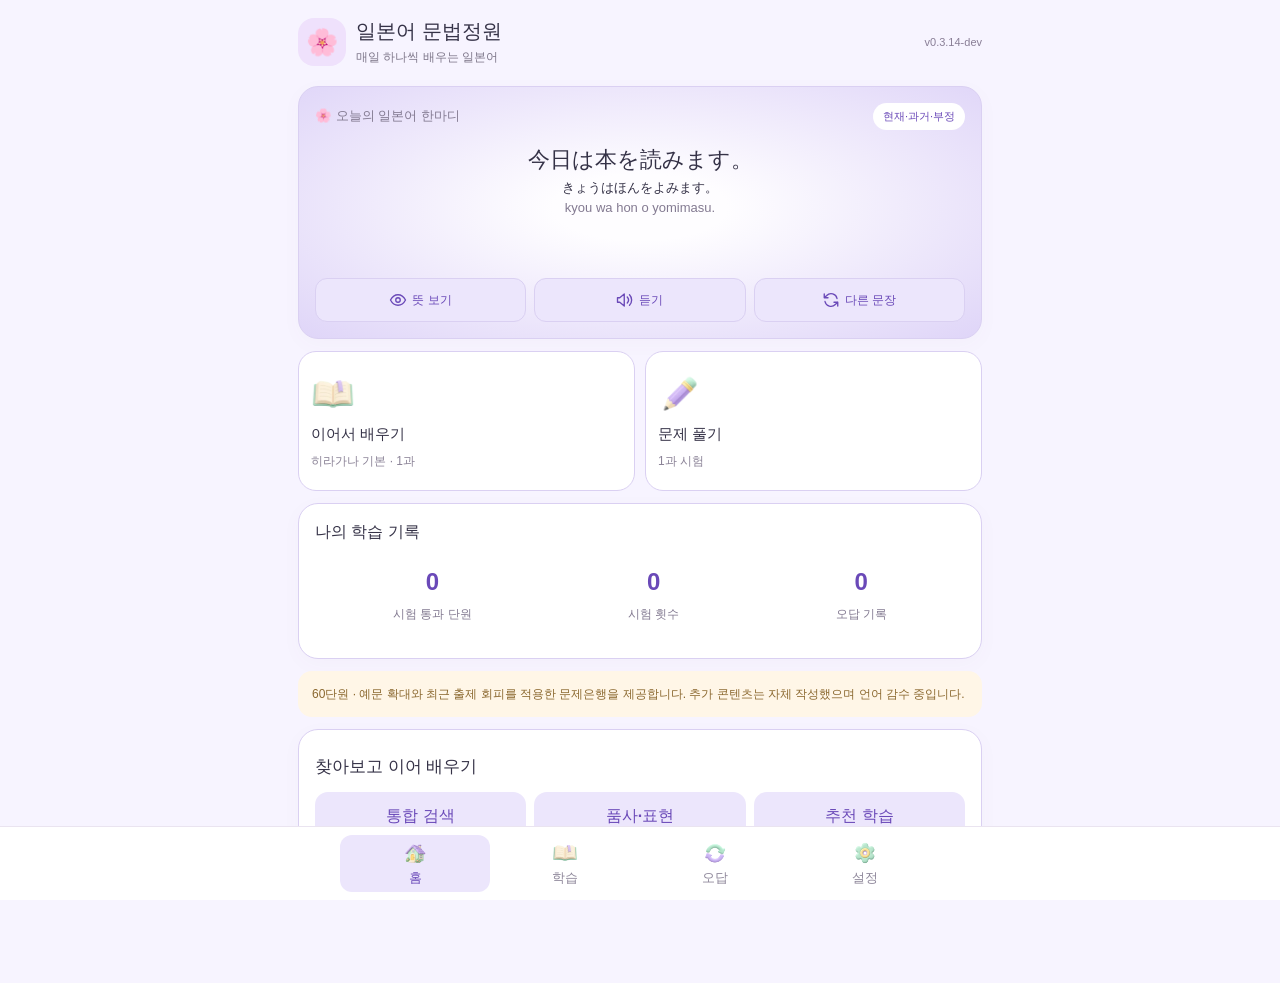
==== commit fb16f5e4: "v0.3.14-dev: protect kanji backup restore and optimize search and recommendations" ====
--- a/index.html
+++ b/index.html
@@ -2,7 +2,7 @@
 <html lang="ko"><head><meta charset="utf-8"><meta name="viewport" content="width=device-width,initial-scale=1,viewport-fit=cover"><meta name="theme-color" content="#f3eafa"><meta name="description" content="일본어 문법정원 일본어 문법 학습"><link rel="manifest" href="./manifest.webmanifest"><link rel="apple-touch-icon" sizes="180x180" href="./icons/apple-touch-icon.png"><meta name="apple-mobile-web-app-capable" content="yes"><title>일본어 문법정원</title>
 <style>
 :root{font-family:-apple-system,BlinkMacSystemFont,"Noto Sans KR",sans-serif;color:#353247;background:#fbf9ff;font-synthesis:none}*{box-sizing:border-box}body{margin:0;padding:0 0 92px}button,input,select{font:inherit}button{cursor:pointer;border:0}header{display:flex;align-items:center;justify-content:space-between;margin-bottom:20px}.brand{display:flex;align-items:center;gap:10px}.brand b{font-size:20px}.brand small{display:block;color:#7d7689;font-size:12px;margin-top:4px}.flower{width:48px;height:48px;border-radius:16px;background:#efe1fc;display:grid;place-items:center;font-size:26px}.ver{font-size:11px;color:#897e96}.shell{max-width:720px;padding:22px 18px;margin:auto}.card{background:#fff;border:1px solid #eee8f4;border-radius:23px;padding:20px;margin:13px 0;box-shadow:0 5px 20px #77638a08}.hero{background:linear-gradient(125deg,#f0e3fd,#f9f0fa 58%,#e9f6ed)}h2{font-size:21px;margin:10px 0 16px}h3{font-size:17px}.muted,small{color:#837a91}.muted{font-size:13px;line-height:1.6}.grid{display:grid;grid-template-columns:1fr 1fr;gap:10px}.tile{text-align:left;padding:20px 12px;background:#fff;border:1px solid #ece6f2;border-radius:18px;min-height:120px;font-size:22px}.tile strong,.tile span{display:block;margin-top:9px;font-size:15px}.tile span{color:#8b8397;font-size:12px}.primary,.secondary{border-radius:13px;padding:12px 17px;font-weight:650}.primary{background:#8a75bb;color:white}.secondary{background:#f1ecf8;color:#655581}.btnrow{display:flex;gap:9px;flex-wrap:wrap;margin-top:18px}.stats{display:flex;justify-content:space-around;text-align:center;margin:18px 0}.stats strong,.stats small{display:block}.stats strong{font-size:24px;color:#725aa4}.stats small{font-size:12px;margin-top:5px}.warning{border-radius:14px;background:#fff6e7;padding:14px;color:#8b682f;font-size:12px;line-height:1.5}.nav{position:fixed;bottom:0;left:0;right:0;display:flex;justify-content:center;background:#ffffffed;border-top:1px solid #eae4f0;padding:8px 8px calc(8px + env(safe-area-inset-bottom));z-index:2}.nav button{width:min(25%,150px);padding:10px 2px;border-radius:12px;background:transparent;color:#8e879a;font-size:13px}.nav .active{color:#775db0;background:#f3edfa;font-weight:bold}.listrow{display:flex;align-items:center;justify-content:space-between;gap:8px;padding:15px 3px;border-bottom:1px solid #f0edf4;background:transparent;width:100%;text-align:left}.listrow:disabled{opacity:.55;cursor:default}.pill{font-size:11px;padding:6px 9px;border-radius:20px;background:#e5f3ea;color:#3e7958;white-space:nowrap}.pill.pending{background:#f1edf3;color:#99909f}select{width:100%;border-radius:13px;border:1px solid #e6ddec;background:#faf7ff;padding:13px;margin:8px 0}.example{padding:15px;border-radius:15px;background:#f8f5fc;margin:10px 0;line-height:1.7}.example p{margin:7px 0}.jp{font-size:20px;font-weight:600}.row{display:flex;align-items:center;justify-content:space-between;gap:10px}.small{font-size:13px}.options{display:grid;gap:9px;margin:19px 0}.answer{width:100%;text-align:left;padding:15px;background:#f9f7fc;border:1px solid #e9e1f1;border-radius:13px}.answer.correct{background:#e5f4e9;border-color:#a4d6b3}.answer.wrong{background:#fbe8e8;border-color:#ecaaa8}.feedback{background:#f3eff9;border-radius:13px;padding:15px;line-height:1.7}.progress{height:8px;background:#ece7f3;border-radius:10px;overflow:hidden}.progress div{height:100%;background:#947eca}.hidden{display:none}label{cursor:pointer}button:focus-visible,input:focus-visible,select:focus-visible{outline:3px solid #a794d6;outline-offset:3px}@media(prefers-color-scheme:dark) and (max-width:0px){:root{background:#1d1b25;color:#f3effa}.card,.tile{background:#292632;border-color:#45404f}.hero{background:linear-gradient(125deg,#39304a,#34383a)}.nav{background:#292632;border-color:#45404f}.secondary,.example,.answer,select{background:#383243;color:#f3effa;border-color:#534960}.listrow{color:inherit;border-color:#413a49}.warning{background:#493e30;color:#ffe1af}.muted,small,.tile span{color:#b7adbf}.feedback{background:#41374e}}
-html[data-theme=dark]{background:#1d1b25;color:#f3effa}html[data-theme=dark] .card,html[data-theme=dark] .tile{background:#292632;border-color:#45404f}html[data-theme=dark] .hero{background:linear-gradient(125deg,#39304a,#34383a)}html[data-theme=dark] .nav{background:#292632;border-color:#45404f}html[data-theme=dark] .secondary,html[data-theme=dark] .example,html[data-theme=dark] .answer,html[data-theme=dark] select{background:#383243;color:#f3effa;border-color:#534960}html[data-theme=dark] .listrow{color:inherit;border-color:#413a49}html[data-theme=dark] .warning{background:#493e30;color:#ffe1af}html[data-theme=dark] .muted,html[data-theme=dark] small,html[data-theme=dark] .tile span{color:#b7adbf}html[data-theme=dark] .feedback{background:#41374e}.answer.correct,html[data-theme=dark] .answer.correct{background:#d8f1e1!important;color:#174f30!important;border-color:#79ba94}.answer.wrong,html[data-theme=dark] .answer.wrong{background:#fde1e1!important;color:#812a30!important;border-color:#d98c93}.theme-choice{display:block;padding:13px;border:1px solid #e8e0f0;border-radius:12px;margin:8px 0}html[data-theme=dark] .theme-choice{border-color:#5b5366}.backup-actions{display:grid;grid-template-columns:repeat(2,minmax(0,1fr));gap:10px;margin-top:18px}.backup-actions>button,.backup-upload{display:flex;align-items:center;justify-content:center;text-align:center;width:100%;min-height:48px;font-size:13px;padding:10px 3px;white-space:nowrap}.backup-upload{cursor:pointer}#pull-indicator{position:fixed;top:-55px;left:50%;z-index:50;border-radius:25px;padding:10px 18px;background:#f2e7fa;color:#624d83;font-size:12px;opacity:0;pointer-events:none;white-space:nowrap}#pull-indicator.visible{opacity:1}html{background:var(--garden-bg,#fbf9ff)!important} .card,.tile{background:var(--garden-card,#fff)!important}.hero{background:radial-gradient(ellipse at 50% 48%,var(--garden-center,#fff9ff) 0%,var(--garden-center,#fff9ff) 18%,var(--garden-tint,#f0e3fd) 100%)!important}.nav{background:var(--garden-card,#fff)!important}.primary,.progress div{background:var(--garden-accent,#9474c8)!important}.featured{display:block;cursor:pointer;text-align:center;border-radius:14px;padding:18px 8px;margin:12px 0;line-height:1.7}.featured:focus-visible{outline:3px solid var(--garden-accent)}.featured-jp{font-size:22px;font-weight:700}.featured-meaning{margin:10px 0}.featured-actions{display:flex;justify-content:center;gap:7px;flex-wrap:wrap}.featured-actions button{font-size:12px;padding:10px}.palette-grid{display:flex;justify-content:space-between;gap:5px;margin:17px 0}.palette-choice{display:grid;justify-items:center;gap:6px;font-size:11px}.palette-choice input{position:absolute;opacity:0;width:1px}.palette-dot{width:36px;height:36px;display:block;border-radius:50%;border:2px solid transparent}.palette-choice input:checked+.palette-dot{border-color:#333;box-shadow:0 0 0 3px #cabfd7}.bright-row{display:flex;justify-content:space-between}#brightness{width:100%;accent-color:var(--garden-accent);margin:17px 0}.featured-heading{display:flex;align-items:center;justify-content:space-between;gap:8px}.featured-topic{border-radius:16px;padding:5px 10px;background:#ffffff75;color:#65507e;font-size:11px;white-space:nowrap}html[data-theme=dark] .featured-topic{background:#ffffff21;color:#eee0fa}.app-back{width:36px;height:36px;background:var(--garden-tint,#eee4f6);color:inherit;border-radius:12px;font-size:22px;flex-shrink:0}.app-modal-shade{position:fixed;inset:0;z-index:100;background:#17132299;display:grid;place-items:center;padding:20px}.app-modal{background:var(--garden-card,#fff);color:var(--garden-ink,inherit);border:1px solid #8e829955;border-radius:20px;max-width:360px;width:100%;padding:22px;box-shadow:0 14px 40px #0003}.app-modal h3{margin-top:0}.app-modal-actions{display:grid;grid-template-columns:1fr 1fr;gap:10px;margin-top:22px}.app-modal-actions button{min-height:44px}html[data-theme=dark] .example,html[data-theme=dark] .secondary,html[data-theme=dark] .answer:not(.correct):not(.wrong){background:var(--garden-soft,#383243)!important}html[data-theme=light] .example,html[data-theme=light] .secondary,html[data-theme=light] .answer:not(.correct):not(.wrong){background:var(--garden-soft,#f0e9f7)!important}.card,.tile{border-color:var(--garden-edge,#e8deee)!important}.hero{border-color:var(--garden-edge,#e8deee)!important}.answer.correct,html[data-theme=dark] .answer.correct{background:#d8f1e1!important;color:#174f30!important}.answer.wrong,html[data-theme=dark] .answer.wrong{background:#fde1e1!important;color:#812a30!important}.primary{color:var(--garden-on-accent,#21163f)!important}.primary:hover{filter:brightness(.97)}.nav .active{color:var(--garden-accent-ink,#6a49b8)!important;background:var(--garden-soft,#ece6fc)!important}.secondary{color:var(--garden-accent-ink,#6a49b8)!important}.featured-topic{color:var(--garden-accent-ink,#6a49b8)!important;background:var(--garden-card,#fff)!important}.palette-grid{display:grid!important;grid-template-columns:repeat(3,minmax(0,1fr));gap:14px 8px}.palette-choice{min-width:0}.palette-choice input:checked+.palette-dot{border-color:var(--garden-accent-ink,#6a49b8)!important}.hero .featured-jp{color:inherit}.answer.correct,html[data-theme=dark] .answer.correct{color:#174f30!important;background:#d8f1e1!important}.answer.wrong,html[data-theme=dark] .answer.wrong{color:#812a30!important;background:#fde1e1!important}.hero .featured-actions button.secondary{background:var(--garden-action-bg,#fff)!important;color:var(--garden-action-ink,#6a49b8)!important;border:1px solid var(--garden-action-line,#dad0f2)!important;box-shadow:0 2px 6px #0000000b;font-weight:700;min-height:42px;border-radius:12px;transition:filter .15s,transform .15s}.hero .featured-actions button.secondary:active{transform:scale(.98);filter:brightness(.96)}.hero .featured-actions button.secondary:focus-visible{outline:3px solid var(--garden-accent-ink,#6a49b8);outline-offset:2px}html[data-theme=dark] .hero .featured-actions button.secondary{box-shadow:0 2px 8px #00000020}/* v0.3.13-dev: compact fixed-height phrase area, scrollable for long text */
+html[data-theme=dark]{background:#1d1b25;color:#f3effa}html[data-theme=dark] .card,html[data-theme=dark] .tile{background:#292632;border-color:#45404f}html[data-theme=dark] .hero{background:linear-gradient(125deg,#39304a,#34383a)}html[data-theme=dark] .nav{background:#292632;border-color:#45404f}html[data-theme=dark] .secondary,html[data-theme=dark] .example,html[data-theme=dark] .answer,html[data-theme=dark] select{background:#383243;color:#f3effa;border-color:#534960}html[data-theme=dark] .listrow{color:inherit;border-color:#413a49}html[data-theme=dark] .warning{background:#493e30;color:#ffe1af}html[data-theme=dark] .muted,html[data-theme=dark] small,html[data-theme=dark] .tile span{color:#b7adbf}html[data-theme=dark] .feedback{background:#41374e}.answer.correct,html[data-theme=dark] .answer.correct{background:#d8f1e1!important;color:#174f30!important;border-color:#79ba94}.answer.wrong,html[data-theme=dark] .answer.wrong{background:#fde1e1!important;color:#812a30!important;border-color:#d98c93}.theme-choice{display:block;padding:13px;border:1px solid #e8e0f0;border-radius:12px;margin:8px 0}html[data-theme=dark] .theme-choice{border-color:#5b5366}.backup-actions{display:grid;grid-template-columns:repeat(2,minmax(0,1fr));gap:10px;margin-top:18px}.backup-actions>button,.backup-upload{display:flex;align-items:center;justify-content:center;text-align:center;width:100%;min-height:48px;font-size:13px;padding:10px 3px;white-space:nowrap}.backup-upload{cursor:pointer}#pull-indicator{position:fixed;top:-55px;left:50%;z-index:50;border-radius:25px;padding:10px 18px;background:#f2e7fa;color:#624d83;font-size:12px;opacity:0;pointer-events:none;white-space:nowrap}#pull-indicator.visible{opacity:1}html{background:var(--garden-bg,#fbf9ff)!important} .card,.tile{background:var(--garden-card,#fff)!important}.hero{background:radial-gradient(ellipse at 50% 48%,var(--garden-center,#fff9ff) 0%,var(--garden-center,#fff9ff) 18%,var(--garden-tint,#f0e3fd) 100%)!important}.nav{background:var(--garden-card,#fff)!important}.primary,.progress div{background:var(--garden-accent,#9474c8)!important}.featured{display:block;cursor:pointer;text-align:center;border-radius:14px;padding:18px 8px;margin:12px 0;line-height:1.7}.featured:focus-visible{outline:3px solid var(--garden-accent)}.featured-jp{font-size:22px;font-weight:700}.featured-meaning{margin:10px 0}.featured-actions{display:flex;justify-content:center;gap:7px;flex-wrap:wrap}.featured-actions button{font-size:12px;padding:10px}.palette-grid{display:flex;justify-content:space-between;gap:5px;margin:17px 0}.palette-choice{display:grid;justify-items:center;gap:6px;font-size:11px}.palette-choice input{position:absolute;opacity:0;width:1px}.palette-dot{width:36px;height:36px;display:block;border-radius:50%;border:2px solid transparent}.palette-choice input:checked+.palette-dot{border-color:#333;box-shadow:0 0 0 3px #cabfd7}.bright-row{display:flex;justify-content:space-between}#brightness{width:100%;accent-color:var(--garden-accent);margin:17px 0}.featured-heading{display:flex;align-items:center;justify-content:space-between;gap:8px}.featured-topic{border-radius:16px;padding:5px 10px;background:#ffffff75;color:#65507e;font-size:11px;white-space:nowrap}html[data-theme=dark] .featured-topic{background:#ffffff21;color:#eee0fa}.app-back{width:36px;height:36px;background:var(--garden-tint,#eee4f6);color:inherit;border-radius:12px;font-size:22px;flex-shrink:0}.app-modal-shade{position:fixed;inset:0;z-index:100;background:#17132299;display:grid;place-items:center;padding:20px}.app-modal{background:var(--garden-card,#fff);color:var(--garden-ink,inherit);border:1px solid #8e829955;border-radius:20px;max-width:360px;width:100%;padding:22px;box-shadow:0 14px 40px #0003}.app-modal h3{margin-top:0}.app-modal-actions{display:grid;grid-template-columns:1fr 1fr;gap:10px;margin-top:22px}.app-modal-actions button{min-height:44px}html[data-theme=dark] .example,html[data-theme=dark] .secondary,html[data-theme=dark] .answer:not(.correct):not(.wrong){background:var(--garden-soft,#383243)!important}html[data-theme=light] .example,html[data-theme=light] .secondary,html[data-theme=light] .answer:not(.correct):not(.wrong){background:var(--garden-soft,#f0e9f7)!important}.card,.tile{border-color:var(--garden-edge,#e8deee)!important}.hero{border-color:var(--garden-edge,#e8deee)!important}.answer.correct,html[data-theme=dark] .answer.correct{background:#d8f1e1!important;color:#174f30!important}.answer.wrong,html[data-theme=dark] .answer.wrong{background:#fde1e1!important;color:#812a30!important}.primary{color:var(--garden-on-accent,#21163f)!important}.primary:hover{filter:brightness(.97)}.nav .active{color:var(--garden-accent-ink,#6a49b8)!important;background:var(--garden-soft,#ece6fc)!important}.secondary{color:var(--garden-accent-ink,#6a49b8)!important}.featured-topic{color:var(--garden-accent-ink,#6a49b8)!important;background:var(--garden-card,#fff)!important}.palette-grid{display:grid!important;grid-template-columns:repeat(3,minmax(0,1fr));gap:14px 8px}.palette-choice{min-width:0}.palette-choice input:checked+.palette-dot{border-color:var(--garden-accent-ink,#6a49b8)!important}.hero .featured-jp{color:inherit}.answer.correct,html[data-theme=dark] .answer.correct{color:#174f30!important;background:#d8f1e1!important}.answer.wrong,html[data-theme=dark] .answer.wrong{color:#812a30!important;background:#fde1e1!important}.hero .featured-actions button.secondary{background:var(--garden-action-bg,#fff)!important;color:var(--garden-action-ink,#6a49b8)!important;border:1px solid var(--garden-action-line,#dad0f2)!important;box-shadow:0 2px 6px #0000000b;font-weight:700;min-height:42px;border-radius:12px;transition:filter .15s,transform .15s}.hero .featured-actions button.secondary:active{transform:scale(.98);filter:brightness(.96)}.hero .featured-actions button.secondary:focus-visible{outline:3px solid var(--garden-accent-ink,#6a49b8);outline-offset:2px}html[data-theme=dark] .hero .featured-actions button.secondary{box-shadow:0 2px 8px #00000020}/* v0.3.14-dev: compact fixed-height phrase area, scrollable for long text */
 .hero .featured{height:132px;min-height:132px;max-height:132px;display:flex;flex-direction:column;align-items:center;justify-content:flex-start;gap:2px;overflow-y:auto;overscroll-behavior:contain;padding:6px 4px;margin:8px 0;line-height:1.4}
 .hero .featured-jp{display:block;flex-shrink:0;max-width:100%;padding:1px 6px;margin:0;font:inherit;font-size:22px;font-weight:700;line-height:1.4;text-align:center;white-space:normal;overflow-wrap:anywhere;background:transparent;color:inherit;border:0;cursor:pointer}
 .hero .featured-jp:focus-visible{outline:2px solid var(--garden-accent-ink);outline-offset:2px;border-radius:6px}
@@ -26,14 +26,14 @@
 .shell .btnrow{margin-top:14px;gap:8px}
 @media(max-width:430px){.shell{padding:17px 14px}.shell>.card{padding:15px;margin:10px 0}.shell .example{padding:12px;margin:8px 0}.shell>.card h2{margin:6px 0 12px}}
 
-/* v0.3.13-dev shared spacing baseline; preserve mobile safe areas */
+/* v0.3.14-dev shared spacing baseline; preserve mobile safe areas */
 .shell>.card{border-radius:20px;padding:16px;margin:12px 0;line-height:1.55}
 .shell .example{line-height:1.6;overflow-wrap:anywhere}
 .shell .answer{min-height:48px;padding:12px 14px;line-height:1.5;overflow-wrap:anywhere}
 .shell .options{gap:9px}
 .shell .feedback{line-height:1.6;overflow-wrap:anywhere}
 @media(max-width:430px){.shell>.card{padding:13px;margin:9px 0}}
-/* v0.3.13-dev final responsive baseline */
+/* v0.3.14-dev final responsive baseline */
 .app-back{width:44px;height:44px}.brand{min-width:0}.brand>div:last-child{min-width:0}.brand b{overflow-wrap:anywhere}.ver{flex-shrink:0;margin-left:6px}
 .app-modal,.kj-modal{max-height:calc(100dvh - 40px);overflow-y:auto}.shell{padding-top:calc(18px + env(safe-area-inset-top))}
 @media(max-width:430px){.brand{gap:6px}.brand b{font-size:17px}.flower{width:38px;height:38px;flex-shrink:0}.brand small{font-size:11px}.ver{font-size:10px}}
@@ -42,7 +42,7 @@
 .tile{color:inherit}.stats strong{color:var(--garden-accent-ink,#725aa4)}
 .review-switch{margin-bottom:16px}.review-actions{display:grid;grid-template-columns:minmax(0,1fr);gap:8px;margin:0 0 16px}.review-actions button{width:100%;min-height:44px;text-align:center}.review-actions button:disabled{opacity:.45;cursor:default}.btnrow.quiz-advance{justify-content:center}
 .safety-actions{display:grid;grid-template-columns:minmax(0,1fr);margin-top:8px}.safety-actions button{width:100%;min-height:48px;text-align:center}
-/* v0.3.13-dev: iPhone 16 Pro 402px baseline */
+/* v0.3.14-dev: iPhone 16 Pro 402px baseline */
 .btnrow.action-grid{display:grid;grid-template-columns:repeat(3,minmax(0,1fr));gap:8px}
 .action-grid>button{width:100%;min-width:0;min-height:48px;padding:10px 4px;font-size:14px;line-height:1.4;text-align:center;overflow-wrap:anywhere}
 .resume-actions{display:grid;margin-top:14px}.resume-actions>button{width:100%;min-height:48px;text-align:center}
@@ -74,7 +74,7 @@
 <script src="./course-data.js"></script><script src="./course-runtime.js"></script><script src="./practice-data.js"></script><script src="./editorial-data.js"></script><script src="./editorial-runtime.js"></script><script src="./practice-runtime.js"></script><script src="./library-engine.js"></script>
 <script>
 "use strict";
-const VERSION="0.3.13-dev", KEY="jgg.progress.v1", SESSION="jgg.session.v1";
+const VERSION="0.3.14-dev", KEY="jgg.progress.v1", SESSION="jgg.session.v1";
 const stageNames=["일본어 입문","기초 문장 만들기","동사 활용","필수 문법 활용","문장 확장과 응용","일본 여행 실전 일본어"];
 const titles=["히라가나 기본","히라가나 확장","발음과 박자","가타카나 기본","가타카나 확장","일본어 어순","です 문장","は와 が 기초","これ·それ·あれ","입문 종합","명사와 の","こそあど 표현","의문사","い형용사","い형용사 활용","な형용사","な형용사 활용","장소와 존재","숫자·시간·날짜","기초 종합","동사 기본형","ます형","현재·과거·부정","を·に·で","이동 동사","て형 만들기","てください","ています","ない형","동사 종합","〜たいです","〜がほしい","〜てもいい","〜てはいけない","〜ことができる","〜ましょう","〜ませんか","비교 표현","〜ほうがいい","활용 종합","から·ので","けど·が","そして·それから","〜てから","〜たことがある","〜たら","〜と思います","〜そうです","경어·정중 표현","응용 종합","공항·입국","전철·버스","길 찾기","호텔","카페","식당","쇼핑","관광·USJ","긴급 상황","여행 종합 실습"];
 const makeQ=(question,choices,correct,reason)=>({question,choices,correct,reason});
@@ -126,12 +126,12 @@
 function rememberExplorer(withReturn=true){explorerState.scroll=window.scrollY||0;explorerReturn=withReturn?{view,explorer:window.JGG_LIBRARY.cleanView(explorerState)}:null;persist()}
 function libraryLesson(id){if(!content[id])return;rememberExplorer();lessonId=id;stage=Math.floor((id-1)/10);navigate('lesson')}
 async function libraryKanji(id){rememberExplorer(false);if(!window.jggKanji){window.jggUI.notice('한자 화면을 준비하고 있습니다. 잠시 후 다시 눌러 주세요.');return}await window.jggKanji.open(id)}
-async function libraryAction(action){const [verb,...rest]=action.split(':');const value=rest.join(':');if(verb==='clear'){explorerState={...explorerState,query:'',limit:40,scroll:0};persist();explorerPage()}else if(verb==='more'){explorerState.limit=Math.min(10000,explorerState.limit+40);persist();paintLibrary()}else if(verb==='retry')paintLibrary();else if(verb==='lesson')libraryLesson(Number(value));else if(verb==='kanji')await libraryKanji(value);else if(verb==='open'){const d=libraryData||await window.JGG_LIBRARY.load(),e=d.entries.find(e=>e.id===value);if(e){if(e.lessonId)libraryLesson(e.lessonId);else if(e.kanjiId)await libraryKanji(e.kanjiId)}}}
-async function insights(){frame('<section class="card"><h2>다음 추천 학습</h2><p class="library-hint">오답과 복습 예정일을 먼저 살피고, 시험 기록이 충분한 단원의 정답률을 함께 확인합니다.</p></section><section class="card" id="insight-results"><p>기록을 확인하고 있습니다.</p></section>');const mode=view;let kr=null;try{await window.jggKanji?.ready();kr=window.jggKanji?.snapshot()||null}catch(e){}try{const d=await window.JGG_LIBRARY.load();if(view!==mode)return;libraryData=d;const r=window.JGG_LIBRARY.recommendations(content,state,kr),host=document.getElementById('insight-results');if(!host)return;
+async function libraryAction(action){const [verb,...rest]=action.split(':');const value=rest.join(':');if(verb==='clear'){explorerState={...explorerState,query:'',limit:40,scroll:0};persist();explorerPage()}else if(verb==='more'){explorerState.limit=Math.min(10000,explorerState.limit+40);persist();paintLibrary()}else if(verb==='retry')paintLibrary();else if(verb==='lesson')libraryLesson(Number(value));else if(verb==='kanji')await libraryKanji(value);else if(verb==='open'){const d=libraryData||await window.JGG_LIBRARY.load(),e=d.byId.get(value);if(e){if(e.lessonId)libraryLesson(e.lessonId);else if(e.kanjiId)await libraryKanji(e.kanjiId)}}}
+async function insights(){frame('<section class="card"><h2>다음 추천 학습</h2><p class="library-hint">오답과 복습 예정일을 먼저 살피고, 시험 기록이 충분한 단원의 정답률을 함께 확인합니다.</p></section><section class="card" id="insight-results"><p>기록을 확인하고 있습니다.</p></section>');const mode=view;let kr=null,kanjiFailed=false;try{await window.jggKanji?.ready();kr=window.jggKanji?.snapshot()||null}catch(e){kanjiFailed=true}try{const d=await window.JGG_LIBRARY.load();if(view!==mode)return;libraryData=d;const r=window.JGG_LIBRARY.recommendations(content,state,kr),host=document.getElementById('insight-results');if(!host)return;
  const grammar=r.grammar.slice(0,6).map(x=>`<div class="recommend-row"><strong>${esc(x.reason)} · ${x.lessonId}과</strong><p>${esc(titles[x.lessonId-1])}<br>${x.accuracy===null?'정답률 기록 부족':`정답률 ${x.accuracy}% · ${x.samples}문제`}${x.errors?' · 오답 '+x.errors+'개':''}${x.due?' · 복습 예정 '+x.due+'개':''}</p>${btn('단원 다시 보기','library:lesson:'+x.lessonId)}</div>`).join('');
  const kana=r.kana.slice(0,8).map(x=>`<div class="recommend-row"><strong lang="ja">${esc(x.glyph)}</strong><p>${esc(x.group+' · '+x.reason)}${x.errors?' · 오답 '+x.errors+'개':''}</p>${btn('문자 학습','library:lesson:'+x.lessonId)}</div>`).join('');
- const kanji=r.kanji.slice(0,8).map(x=>{const e=d.entries.find(e=>e.kanjiId===x.kanjiId&&e.kind==='kanji');return e?`<div class="recommend-row"><strong>${esc(e.japanese+' · '+x.reason)}</strong><p>${esc(e.meaning)}<br>연속 정답 ${x.streak}회${x.errors?' · 오답 '+x.errors+'종':''}</p>${btn('한자 다시 보기','library:kanji:'+x.kanjiId)}</div>`:''}).join('');
- host.innerHTML='<h3>이어서 배울 단원</h3><p class="library-hint">'+esc(r.nextReason)+'</p>'+(r.nextLesson?btn(r.nextLesson+'과 · '+titles[r.nextLesson-1],'library:lesson:'+r.nextLesson):'')+'<h3>문법·단원</h3>'+(grammar||'<p class="library-hint">추천할 취약·복습 항목이 없습니다. 기록이 적다면 단원 시험을 풀어 보세요.</p>')+'<h3>히라가나·가타카나</h3>'+(kana||'<p class="library-hint">추천할 문자 기록이 없습니다. 문자 퀴즈를 풀면 틀린 글자와 복습할 글자를 안내합니다.</p>')+'<h3>한자</h3>'+(kanji||'<p class="library-hint">'+(kr?'추천할 한자 오답·복습 항목이 없습니다.':'한자 기록을 준비하지 못했습니다. 연결을 확인한 뒤 다시 열어 주세요.')+'</p>')+'<p class="library-hint">단원 정답률은 정답 수와 문제 수가 남아 있는 시험·OX 기록 10문제 이상일 때 표시합니다. 문자·한자는 연속 정답과 실제 오답·복습 기록으로 안내합니다.</p><div class="library-links">'+btn('오답·오늘 복습','nav:review')+'</div>';
+ const kanji=r.kanji.slice(0,8).map(x=>{const e=d.byKanji.get(x.kanjiId);return e?`<div class="recommend-row"><strong>${esc(e.japanese+' · '+x.reason)}</strong><p>${esc(e.meaning)}<br>연속 정답 ${x.streak}회${x.errors?' · 오답 '+x.errors+'종':''}</p>${btn('한자 다시 보기','library:kanji:'+x.kanjiId)}</div>`:''}).join('');
+ host.innerHTML='<h3>이어서 배울 단원</h3><p class="library-hint">'+esc(r.nextReason)+'</p>'+(r.nextLesson?btn(r.nextLesson+'과 · '+titles[r.nextLesson-1],'library:lesson:'+r.nextLesson):'')+'<h3>문법·단원</h3>'+(grammar||'<p class="library-hint">추천할 취약·복습 항목이 없습니다. 기록이 적다면 단원 시험을 풀어 보세요.</p>')+'<h3>히라가나·가타카나</h3>'+(kana||'<p class="library-hint">추천할 문자 기록이 없습니다. 문자 퀴즈를 풀면 틀린 글자와 복습할 글자를 안내합니다.</p>')+'<h3>한자</h3>'+(kanji||'<p class="library-hint">'+(kr?'추천할 한자 오답·복습 항목이 없습니다.':kanjiFailed?'한자 자료를 불러오지 못했습니다. 연결을 확인하고 다시 시도해 주세요.':'한자 기록을 준비하고 있습니다.')+'</p>'+(!kr?btn('한자 추천 다시 시도','nav:insights'):''))+'<p class="library-hint">단원 정답률은 정답 수와 문제 수가 남아 있는 시험·OX 기록 10문제 이상일 때 표시합니다. 문자·한자는 연속 정답과 실제 오답·복습 기록으로 안내합니다.</p><div class="library-links">'+btn('오답·오늘 복습','nav:review')+'</div>';
  }catch(e){if(view===mode){const host=document.getElementById('insight-results');if(host)host.innerHTML='<p>추천 자료를 준비하지 못했습니다. 연결을 확인한 뒤 다시 열어 주세요.</p>'}}}
 
 const app=document.getElementById("app");let view="home",lessonId=1,stage=0,quiz=null,lastResult=null;
@@ -237,7 +237,7 @@
 function go(v){if(view==="quiz"&&v!=="quiz"){modalExit(()=>navigate(v));return}navigate(v)}
 function appBack(){if(["search","categories","insights"].includes(view)){navigate("home");return}if(view==="lesson"&&explorerReturn){explorerState=window.JGG_LIBRARY.cleanView(explorerReturn.explorer);const target=explorerReturn.view;explorerReturn=null;navigate(target,false);return}if(view==="quiz"){modalExit(()=>navigate("lesson"));return}if(view==="lesson"){navigate("lessons");return}if(view==="result"){navigate("lesson");return}}
 app.addEventListener("click",async e=>{const b=e.target.closest("[data-action]");if(!b)return;const a=b.dataset.action;if(a.startsWith("library:")){await libraryAction(a.slice(8))}else if(a.startsWith("practice-dialogue:")){const [g,i]=a.slice(18).split(":").map(Number),row=window.JGG_PRACTICE.data.lessons[lessonId]?.dialogues?.[g]?.[i];if(row)speakJapanese(row[2])}else if(a.startsWith("course-sound:")){const row=window.JGG_COURSE.data.lessons[lessonId]?.sounds?.[Number(a.slice(13))];if(row)speakJapanese(row[0])}else if(a.startsWith("kana:")){const row=Object.values(window.JGG_COURSE.data.kana).flat().find(x=>x.key===a.slice(5));if(!row)return;const before=state.kanaProgress;state.kanaProgress={...state.kanaProgress,[row.key]:{seen:(state.kanaProgress?.[row.key]?.seen||0)+1,correct:state.kanaProgress?.[row.key]?.correct||0}};if(!save())state.kanaProgress=before;speakJapanese(row.reading);lesson();document.querySelector('[data-action="kana:'+row.key+'"]')?.focus({preventScroll:true})}else if(a.startsWith("dialogue:")){const row=window.JGG_COURSE.data.lessons[lessonId]?.dialogue?.[Number(a.slice(9))];if(row)speakJapanese(row[2])}else if(a==="app:back")appBack();else if(a==="modal:cancel")closeModal();else if(a==="modal:leave"){const run=modalAction;closeModal();if(run)run()}else if(a.startsWith("review:")){reviewKind=a.slice(7)==="kanji"?"kanji":"grammar";review()}else if(a.startsWith("nav:"))go(a.slice(4));else if(a==="featured:next"){chooseFeatured();home()}else if(a==="featured:meaning"){featuredMeaning=!featuredMeaning;home()}else if(a==="featured:speak"){speakJapanese(featuredExamples[featuredIndex].e[0])}else if(a==="featured:lesson"){lessonId=featuredExamples[featuredIndex].id;go("lesson")}else if(a==="featured:practice"){const last=state.attempts.length?state.attempts[state.attempts.length-1].lessonId:1;lessonId=content[last]?last:1;go("lesson")}else if(a.startsWith("lesson:")){lessonId=Number(a.slice(7));go("lesson")}else if(a==="quiz:start"){if(quiz&&!await window.jggUI.confirm("기존 시험을 다시 시작할까요?"))return;start()}else if(a==="quiz:assembly"){if(quiz&&!await window.jggUI.confirm("진행 중 시험을 새 문장 조립 연습으로 교체할까요?"))return;startAssembly()}else if(a.startsWith("assemble:")){const action=a.slice(9);if(quiz?.format!=="assembly"||quiz.answers[quiz.pos]!==undefined)return;if(action==="undo")quiz.selected.pop();else if(action==="reset")quiz.selected=[];else if(action==="check"){if(quiz.selected.length!==quiz.parts.length)return;quiz.answers[quiz.pos]=quiz.selected.map(i=>quiz.parts[i]).join("")===assemblyCurrent().parts.join("")?0:1}else{const i=Number(action);if(!Number.isInteger(i)||i<0||i>=quiz.parts.length||quiz.selected.includes(i))return;quiz.selected.push(i)}persist();showQuiz()}else if(a==="quiz:ox"){if(quiz&&!await window.jggUI.confirm("진행 중 시험을 새 OX 연습으로 교체할까요?"))return;startOX()}else if(a.startsWith("practice:")){if(quiz&&!await window.jggUI.confirm("진행 중 시험을 새 복습 시험으로 교체할까요?"))return;startReview(a.slice(9))}else if(a==="quiz:resume"&&quiz){view="quiz";history.pushState({view,lessonId,stage,quizGuard:true},"","#quiz");persist();showQuiz()}else if(a.startsWith("answer:")&&quiz&&/^[0-3]$/.test(a.slice(7))&&quiz.answers[quiz.pos]===undefined){if(Number(a.slice(7))>=quizQuestion(quiz,quiz.pos).choices.length)return;quiz.answers[quiz.pos]=Number(a.slice(7));persist();showQuiz()}else if(a==="quiz:next"&&quiz&&quiz.answers[quiz.pos]!==undefined){if(quiz.pos===quiz.order.length-1)finish();else{quiz.pos++;assemblyMove();persist();showQuiz()}}else if(a.startsWith("speak:")){const phrase=content[lessonId].examples[Number(a.slice(6))][1];if("speechSynthesis"in window){speechSynthesis.cancel();const u=new SpeechSynthesisUtterance(phrase);u.lang="ja-JP";u.rate=.85;speechSynthesis.speak(u)}else window.jggUI.notice("기기에서 일본어 음성을 지원하지 않습니다.")}else if(a==="safety:export"){await window.jggDB?.exportCopy("grammar")}else if(a==="export"){const data={app:"japanese-grammar-garden",schema:1,exportedAt:new Date().toISOString(),data:state};const blob=new Blob([JSON.stringify(data,null,2)],{type:"application/json"}),url=URL.createObjectURL(blob),link=document.createElement("a");link.href=url;link.download="japanese-grammar-garden-backup.json";link.click();setTimeout(()=>URL.revokeObjectURL(url),2000)}});
-app.addEventListener("input",e=>{if(e.target.id==="library-query"){explorerState.query=e.target.value.slice(0,100);explorerState.limit=40;explorerState.scroll=0;persist();paintLibrary()}else if(e.target.id==="brightness"){state.settings.brightness=Number(e.target.value);document.getElementById("bright-label").textContent=e.target.value+"%";save();setTheme()}});app.addEventListener("keydown",e=>{if(e.target.id==="library-query"&&e.key==="Enter"){e.preventDefault();e.target.blur?.();paintLibrary();return}const el=e.target.closest(".featured");if(el&&(e.key==="Enter"||e.key===" ")){e.preventDefault();el.click()}});app.addEventListener("change",async e=>{if(e.target.id==="library-category"){explorerState.category=window.JGG_LIBRARY.categories[e.target.value]?e.target.value:"all";explorerState.limit=40;explorerState.scroll=0;persist();paintLibrary()}else if(e.target.dataset.course){const old=state.courseProgress;const list=new Set(state.courseProgress?.[lessonId]||[]);if(e.target.checked)list.add(e.target.dataset.course);else list.delete(e.target.dataset.course);state.courseProgress={...state.courseProgress,[lessonId]:[...list]};if(!save()){state.courseProgress=old;e.target.checked=!e.target.checked}const count=document.getElementById("course-count"),p=courseProgress(lessonId);if(count)count.textContent=p.done+"/"+p.total}else if(e.target.id==="stage"){stage=Number(e.target.value);persist();lessons()}else if(e.target.name==="theme"){state.settings.theme=e.target.value;save();setTheme()}else if(e.target.name==="accent"){state.settings.accent=PALETTES[e.target.value]?e.target.value:"lavender";save();setTheme();settings()}else if(e.target.dataset.setting){state.settings[e.target.dataset.setting]=e.target.checked;save()}else if(e.target.id==="import"){const file=e.target.files?.[0];if(!file)return;try{if(file.size>2000000)throw Error("파일 크기 초과");const obj=JSON.parse(await file.text());if(obj.app!=="japanese-grammar-garden"||obj.schema!==1||!obj.data||!Array.isArray(obj.data.attempts)||!Array.isArray(obj.data.review)||obj.data.attempts.length>100000||obj.data.review.length>100000)throw Error("잘못된 백업 형식");if(!await window.jggUI.confirm("기존 기록을 백업 내용으로 교체할까요?"))return;const previous=state;const src=obj.data;state={practiceHistory:window.JGG_PRACTICE.clean(src.practiceHistory,content),courseProgress:window.JGG_COURSE.cleanProgress(src.courseProgress),kanaProgress:window.JGG_COURSE.cleanKana(src.kanaProgress),attempts:src.attempts.filter(x=>!!content[x.lessonId]&&Number.isFinite(x.score)),reviewSchedule:cleanSchedule(src.reviewSchedule),review:src.review.filter(x=>!!content[x.lessonId]&&Number.isInteger(x.questionIndex)&&x.questionIndex>=0&&x.questionIndex<content[x.lessonId].questions.length),settings:{reading:src.settings?.reading??src.settings?.showReading??true,romaji:src.settings?.romaji??src.settings?.showRomaji??true,meaning:src.settings?.meaning??src.settings?.showMeaning??true,theme:["light","dark","system"].includes(src.settings?.theme)?src.settings.theme:"system",accent:PALETTES[src.settings?.accent]?src.settings.accent:"lavender",brightness:Number.isFinite(Number(src.settings?.brightness))?Math.max(70,Math.min(120,Number(src.settings.brightness))):100}};if(!save()){state=previous;throw Error("저장 공간 부족으로 복원하지 못했습니다.")}setTheme();window.jggUI.notice("복원이 완료되었습니다.");settings()}catch(err){window.jggUI.notice("복원 실패: "+err.message)}finally{e.target.value=""}}});
+app.addEventListener("input",e=>{if(e.target.id==="library-query"){explorerState.query=e.target.value.slice(0,100);explorerState.limit=40;explorerState.scroll=0;scheduleUIWrite();paintLibrary()}else if(e.target.id==="brightness"){state.settings.brightness=Number(e.target.value);document.getElementById("bright-label").textContent=e.target.value+"%";scheduleUIWrite(true);setTheme()}});app.addEventListener("keydown",e=>{if(e.target.id==="library-query"&&e.key==="Enter"){e.preventDefault();e.target.blur?.();paintLibrary();return}const el=e.target.closest(".featured");if(el&&(e.key==="Enter"||e.key===" ")){e.preventDefault();el.click()}});app.addEventListener("change",async e=>{if(e.target.id==="library-category"){explorerState.category=window.JGG_LIBRARY.categories[e.target.value]?e.target.value:"all";explorerState.limit=40;explorerState.scroll=0;persist();paintLibrary()}else if(e.target.dataset.course){const old=state.courseProgress;const list=new Set(state.courseProgress?.[lessonId]||[]);if(e.target.checked)list.add(e.target.dataset.course);else list.delete(e.target.dataset.course);state.courseProgress={...state.courseProgress,[lessonId]:[...list]};if(!save()){state.courseProgress=old;e.target.checked=!e.target.checked}const count=document.getElementById("course-count"),p=courseProgress(lessonId);if(count)count.textContent=p.done+"/"+p.total}else if(e.target.id==="stage"){stage=Number(e.target.value);persist();lessons()}else if(e.target.name==="theme"){state.settings.theme=e.target.value;save();setTheme()}else if(e.target.name==="accent"){state.settings.accent=PALETTES[e.target.value]?e.target.value:"lavender";save();setTheme();settings()}else if(e.target.dataset.setting){state.settings[e.target.dataset.setting]=e.target.checked;save()}else if(e.target.id==="import"){const file=e.target.files?.[0];if(!file)return;try{if(file.size>2000000)throw Error("파일 크기 초과");const obj=JSON.parse(await file.text());if(obj.app!=="japanese-grammar-garden"||obj.schema!==1||!obj.data||!Array.isArray(obj.data.attempts)||!Array.isArray(obj.data.review)||obj.data.attempts.length>100000||obj.data.review.length>100000)throw Error("잘못된 백업 형식");if(!await window.jggUI.confirm("기존 기록을 백업 내용으로 교체할까요?"))return;const previous=state;const src=obj.data;state={practiceHistory:window.JGG_PRACTICE.clean(src.practiceHistory,content),courseProgress:window.JGG_COURSE.cleanProgress(src.courseProgress),kanaProgress:window.JGG_COURSE.cleanKana(src.kanaProgress),attempts:src.attempts.filter(x=>!!content[x.lessonId]&&Number.isFinite(x.score)),reviewSchedule:cleanSchedule(src.reviewSchedule),review:src.review.filter(x=>!!content[x.lessonId]&&Number.isInteger(x.questionIndex)&&x.questionIndex>=0&&x.questionIndex<content[x.lessonId].questions.length),settings:{reading:src.settings?.reading??src.settings?.showReading??true,romaji:src.settings?.romaji??src.settings?.showRomaji??true,meaning:src.settings?.meaning??src.settings?.showMeaning??true,theme:["light","dark","system"].includes(src.settings?.theme)?src.settings.theme:"system",accent:PALETTES[src.settings?.accent]?src.settings.accent:"lavender",brightness:Number.isFinite(Number(src.settings?.brightness))?Math.max(70,Math.min(120,Number(src.settings.brightness))):100}};if(!save()){state=previous;throw Error("저장 공간 부족으로 복원하지 못했습니다.")}setTheme();window.jggUI.notice("복원이 완료되었습니다.");settings()}catch(err){window.jggUI.notice("복원 실패: "+err.message)}finally{e.target.value=""}}});
 function cleanSchedule(value){const result={};if(!value||typeof value!=="object"||Array.isArray(value))return result;for(const [key,x] of Object.entries(value)){const [id,qi]=key.split(":").map(Number);if(content[id]?.questions[qi]&&x&&Number.isInteger(x.streak)&&x.streak>=0&&Number.isFinite(Date.parse(x.dueAt)))result[key]={streak:Math.min(x.streak,1000),dueAt:x.dueAt,lastReviewedAt:x.lastReviewedAt||null}}return result}
 function validQuiz(q){
  const refs=q?.refs,n=refs?refs.length:(q?.order?.length===10?10:0);
@@ -249,6 +249,11 @@
  return q.answers.every(a=>Number.isInteger(a)&&a>=0&&a<(["ox","assembly"].includes(q.format)?2:4))
 }
 const SESSION_BACKUP="jgg.session.backup.v1";
+let uiWriteTimer=null,settingsPending=false;
+function flushUIWrite(){clearTimeout(uiWriteTimer);uiWriteTimer=null;persist();if(settingsPending){settingsPending=false;save()}}
+function scheduleUIWrite(settings=false){settingsPending=settingsPending||settings;clearTimeout(uiWriteTimer);uiWriteTimer=setTimeout(flushUIWrite,250)}
+window.addEventListener('pagehide',flushUIWrite);
+document.addEventListener('visibilitychange',()=>{if(document.visibilityState==='hidden')flushUIWrite()});
 function persist(){pinQuizQuestions(quiz);const payload=JSON.stringify({view,lessonId,stage,quiz,lastResult,explorer:explorerState,explorerReturn});let ok=false;try{sessionStorage.setItem(SESSION,payload);ok=true}catch(e){console.warn(e)}try{if(quiz)localStorage.setItem(SESSION_BACKUP,payload);else localStorage.removeItem(SESSION_BACKUP);ok=true}catch(e){console.warn(e)}if(!ok)window.jggUI.notice("진행 상태를 저장하지 못했습니다. 저장 공간을 확인해 주세요.");return ok}
 try{
  const candidates=[sessionStorage.getItem(SESSION),localStorage.getItem(SESSION_BACKUP)].map(raw=>{try{return JSON.parse(raw)}catch{return null}});
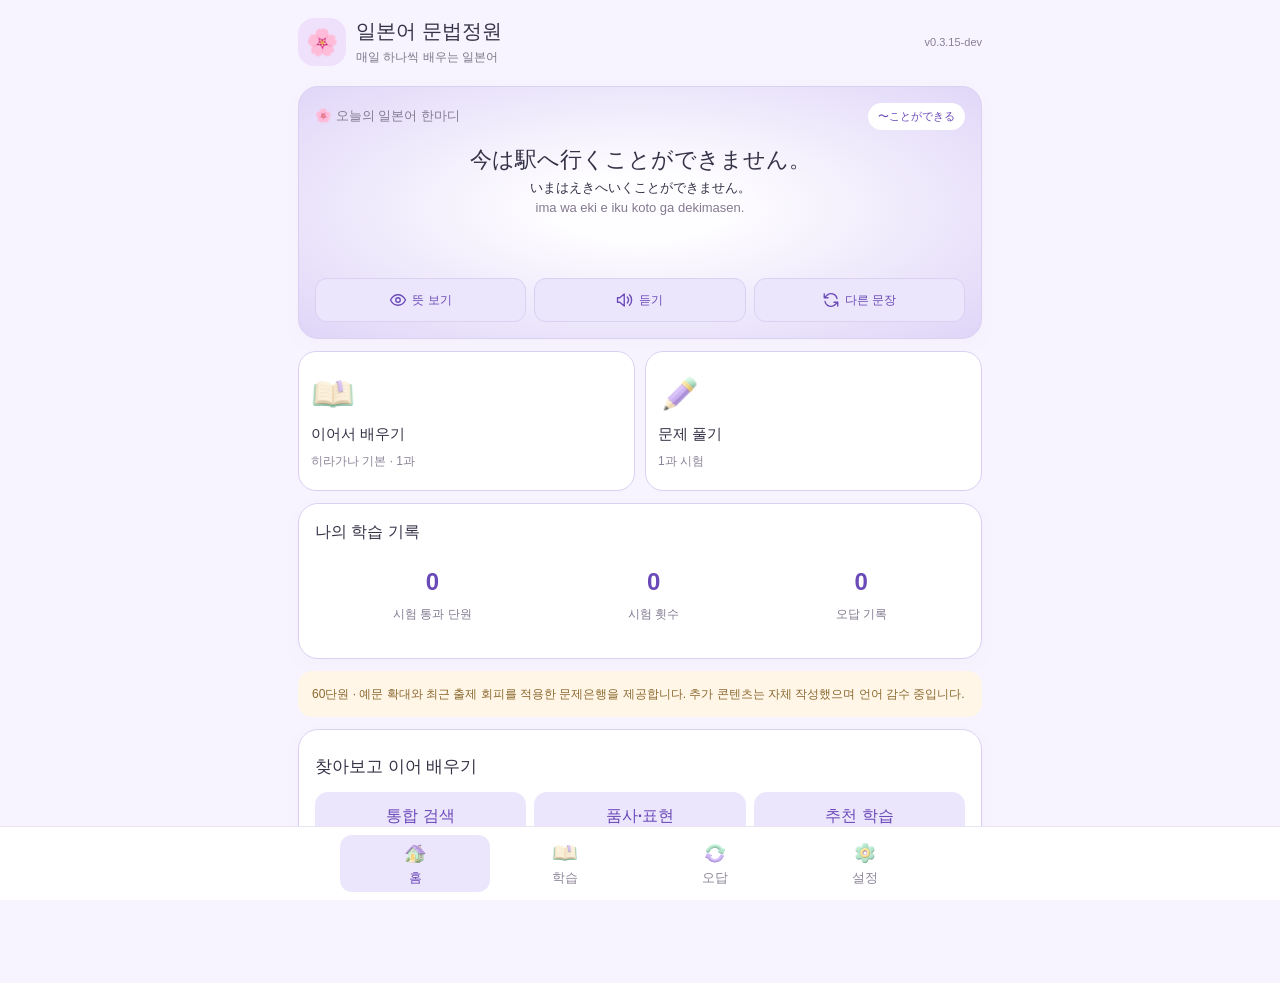
==== commit 07de1fe3: "v0.3.15-dev: add shared Japanese speech speed setting and tidy controls" ====
--- a/index.html
+++ b/index.html
@@ -2,7 +2,7 @@
 <html lang="ko"><head><meta charset="utf-8"><meta name="viewport" content="width=device-width,initial-scale=1,viewport-fit=cover"><meta name="theme-color" content="#f3eafa"><meta name="description" content="일본어 문법정원 일본어 문법 학습"><link rel="manifest" href="./manifest.webmanifest"><link rel="apple-touch-icon" sizes="180x180" href="./icons/apple-touch-icon.png"><meta name="apple-mobile-web-app-capable" content="yes"><title>일본어 문법정원</title>
 <style>
 :root{font-family:-apple-system,BlinkMacSystemFont,"Noto Sans KR",sans-serif;color:#353247;background:#fbf9ff;font-synthesis:none}*{box-sizing:border-box}body{margin:0;padding:0 0 92px}button,input,select{font:inherit}button{cursor:pointer;border:0}header{display:flex;align-items:center;justify-content:space-between;margin-bottom:20px}.brand{display:flex;align-items:center;gap:10px}.brand b{font-size:20px}.brand small{display:block;color:#7d7689;font-size:12px;margin-top:4px}.flower{width:48px;height:48px;border-radius:16px;background:#efe1fc;display:grid;place-items:center;font-size:26px}.ver{font-size:11px;color:#897e96}.shell{max-width:720px;padding:22px 18px;margin:auto}.card{background:#fff;border:1px solid #eee8f4;border-radius:23px;padding:20px;margin:13px 0;box-shadow:0 5px 20px #77638a08}.hero{background:linear-gradient(125deg,#f0e3fd,#f9f0fa 58%,#e9f6ed)}h2{font-size:21px;margin:10px 0 16px}h3{font-size:17px}.muted,small{color:#837a91}.muted{font-size:13px;line-height:1.6}.grid{display:grid;grid-template-columns:1fr 1fr;gap:10px}.tile{text-align:left;padding:20px 12px;background:#fff;border:1px solid #ece6f2;border-radius:18px;min-height:120px;font-size:22px}.tile strong,.tile span{display:block;margin-top:9px;font-size:15px}.tile span{color:#8b8397;font-size:12px}.primary,.secondary{border-radius:13px;padding:12px 17px;font-weight:650}.primary{background:#8a75bb;color:white}.secondary{background:#f1ecf8;color:#655581}.btnrow{display:flex;gap:9px;flex-wrap:wrap;margin-top:18px}.stats{display:flex;justify-content:space-around;text-align:center;margin:18px 0}.stats strong,.stats small{display:block}.stats strong{font-size:24px;color:#725aa4}.stats small{font-size:12px;margin-top:5px}.warning{border-radius:14px;background:#fff6e7;padding:14px;color:#8b682f;font-size:12px;line-height:1.5}.nav{position:fixed;bottom:0;left:0;right:0;display:flex;justify-content:center;background:#ffffffed;border-top:1px solid #eae4f0;padding:8px 8px calc(8px + env(safe-area-inset-bottom));z-index:2}.nav button{width:min(25%,150px);padding:10px 2px;border-radius:12px;background:transparent;color:#8e879a;font-size:13px}.nav .active{color:#775db0;background:#f3edfa;font-weight:bold}.listrow{display:flex;align-items:center;justify-content:space-between;gap:8px;padding:15px 3px;border-bottom:1px solid #f0edf4;background:transparent;width:100%;text-align:left}.listrow:disabled{opacity:.55;cursor:default}.pill{font-size:11px;padding:6px 9px;border-radius:20px;background:#e5f3ea;color:#3e7958;white-space:nowrap}.pill.pending{background:#f1edf3;color:#99909f}select{width:100%;border-radius:13px;border:1px solid #e6ddec;background:#faf7ff;padding:13px;margin:8px 0}.example{padding:15px;border-radius:15px;background:#f8f5fc;margin:10px 0;line-height:1.7}.example p{margin:7px 0}.jp{font-size:20px;font-weight:600}.row{display:flex;align-items:center;justify-content:space-between;gap:10px}.small{font-size:13px}.options{display:grid;gap:9px;margin:19px 0}.answer{width:100%;text-align:left;padding:15px;background:#f9f7fc;border:1px solid #e9e1f1;border-radius:13px}.answer.correct{background:#e5f4e9;border-color:#a4d6b3}.answer.wrong{background:#fbe8e8;border-color:#ecaaa8}.feedback{background:#f3eff9;border-radius:13px;padding:15px;line-height:1.7}.progress{height:8px;background:#ece7f3;border-radius:10px;overflow:hidden}.progress div{height:100%;background:#947eca}.hidden{display:none}label{cursor:pointer}button:focus-visible,input:focus-visible,select:focus-visible{outline:3px solid #a794d6;outline-offset:3px}@media(prefers-color-scheme:dark) and (max-width:0px){:root{background:#1d1b25;color:#f3effa}.card,.tile{background:#292632;border-color:#45404f}.hero{background:linear-gradient(125deg,#39304a,#34383a)}.nav{background:#292632;border-color:#45404f}.secondary,.example,.answer,select{background:#383243;color:#f3effa;border-color:#534960}.listrow{color:inherit;border-color:#413a49}.warning{background:#493e30;color:#ffe1af}.muted,small,.tile span{color:#b7adbf}.feedback{background:#41374e}}
-html[data-theme=dark]{background:#1d1b25;color:#f3effa}html[data-theme=dark] .card,html[data-theme=dark] .tile{background:#292632;border-color:#45404f}html[data-theme=dark] .hero{background:linear-gradient(125deg,#39304a,#34383a)}html[data-theme=dark] .nav{background:#292632;border-color:#45404f}html[data-theme=dark] .secondary,html[data-theme=dark] .example,html[data-theme=dark] .answer,html[data-theme=dark] select{background:#383243;color:#f3effa;border-color:#534960}html[data-theme=dark] .listrow{color:inherit;border-color:#413a49}html[data-theme=dark] .warning{background:#493e30;color:#ffe1af}html[data-theme=dark] .muted,html[data-theme=dark] small,html[data-theme=dark] .tile span{color:#b7adbf}html[data-theme=dark] .feedback{background:#41374e}.answer.correct,html[data-theme=dark] .answer.correct{background:#d8f1e1!important;color:#174f30!important;border-color:#79ba94}.answer.wrong,html[data-theme=dark] .answer.wrong{background:#fde1e1!important;color:#812a30!important;border-color:#d98c93}.theme-choice{display:block;padding:13px;border:1px solid #e8e0f0;border-radius:12px;margin:8px 0}html[data-theme=dark] .theme-choice{border-color:#5b5366}.backup-actions{display:grid;grid-template-columns:repeat(2,minmax(0,1fr));gap:10px;margin-top:18px}.backup-actions>button,.backup-upload{display:flex;align-items:center;justify-content:center;text-align:center;width:100%;min-height:48px;font-size:13px;padding:10px 3px;white-space:nowrap}.backup-upload{cursor:pointer}#pull-indicator{position:fixed;top:-55px;left:50%;z-index:50;border-radius:25px;padding:10px 18px;background:#f2e7fa;color:#624d83;font-size:12px;opacity:0;pointer-events:none;white-space:nowrap}#pull-indicator.visible{opacity:1}html{background:var(--garden-bg,#fbf9ff)!important} .card,.tile{background:var(--garden-card,#fff)!important}.hero{background:radial-gradient(ellipse at 50% 48%,var(--garden-center,#fff9ff) 0%,var(--garden-center,#fff9ff) 18%,var(--garden-tint,#f0e3fd) 100%)!important}.nav{background:var(--garden-card,#fff)!important}.primary,.progress div{background:var(--garden-accent,#9474c8)!important}.featured{display:block;cursor:pointer;text-align:center;border-radius:14px;padding:18px 8px;margin:12px 0;line-height:1.7}.featured:focus-visible{outline:3px solid var(--garden-accent)}.featured-jp{font-size:22px;font-weight:700}.featured-meaning{margin:10px 0}.featured-actions{display:flex;justify-content:center;gap:7px;flex-wrap:wrap}.featured-actions button{font-size:12px;padding:10px}.palette-grid{display:flex;justify-content:space-between;gap:5px;margin:17px 0}.palette-choice{display:grid;justify-items:center;gap:6px;font-size:11px}.palette-choice input{position:absolute;opacity:0;width:1px}.palette-dot{width:36px;height:36px;display:block;border-radius:50%;border:2px solid transparent}.palette-choice input:checked+.palette-dot{border-color:#333;box-shadow:0 0 0 3px #cabfd7}.bright-row{display:flex;justify-content:space-between}#brightness{width:100%;accent-color:var(--garden-accent);margin:17px 0}.featured-heading{display:flex;align-items:center;justify-content:space-between;gap:8px}.featured-topic{border-radius:16px;padding:5px 10px;background:#ffffff75;color:#65507e;font-size:11px;white-space:nowrap}html[data-theme=dark] .featured-topic{background:#ffffff21;color:#eee0fa}.app-back{width:36px;height:36px;background:var(--garden-tint,#eee4f6);color:inherit;border-radius:12px;font-size:22px;flex-shrink:0}.app-modal-shade{position:fixed;inset:0;z-index:100;background:#17132299;display:grid;place-items:center;padding:20px}.app-modal{background:var(--garden-card,#fff);color:var(--garden-ink,inherit);border:1px solid #8e829955;border-radius:20px;max-width:360px;width:100%;padding:22px;box-shadow:0 14px 40px #0003}.app-modal h3{margin-top:0}.app-modal-actions{display:grid;grid-template-columns:1fr 1fr;gap:10px;margin-top:22px}.app-modal-actions button{min-height:44px}html[data-theme=dark] .example,html[data-theme=dark] .secondary,html[data-theme=dark] .answer:not(.correct):not(.wrong){background:var(--garden-soft,#383243)!important}html[data-theme=light] .example,html[data-theme=light] .secondary,html[data-theme=light] .answer:not(.correct):not(.wrong){background:var(--garden-soft,#f0e9f7)!important}.card,.tile{border-color:var(--garden-edge,#e8deee)!important}.hero{border-color:var(--garden-edge,#e8deee)!important}.answer.correct,html[data-theme=dark] .answer.correct{background:#d8f1e1!important;color:#174f30!important}.answer.wrong,html[data-theme=dark] .answer.wrong{background:#fde1e1!important;color:#812a30!important}.primary{color:var(--garden-on-accent,#21163f)!important}.primary:hover{filter:brightness(.97)}.nav .active{color:var(--garden-accent-ink,#6a49b8)!important;background:var(--garden-soft,#ece6fc)!important}.secondary{color:var(--garden-accent-ink,#6a49b8)!important}.featured-topic{color:var(--garden-accent-ink,#6a49b8)!important;background:var(--garden-card,#fff)!important}.palette-grid{display:grid!important;grid-template-columns:repeat(3,minmax(0,1fr));gap:14px 8px}.palette-choice{min-width:0}.palette-choice input:checked+.palette-dot{border-color:var(--garden-accent-ink,#6a49b8)!important}.hero .featured-jp{color:inherit}.answer.correct,html[data-theme=dark] .answer.correct{color:#174f30!important;background:#d8f1e1!important}.answer.wrong,html[data-theme=dark] .answer.wrong{color:#812a30!important;background:#fde1e1!important}.hero .featured-actions button.secondary{background:var(--garden-action-bg,#fff)!important;color:var(--garden-action-ink,#6a49b8)!important;border:1px solid var(--garden-action-line,#dad0f2)!important;box-shadow:0 2px 6px #0000000b;font-weight:700;min-height:42px;border-radius:12px;transition:filter .15s,transform .15s}.hero .featured-actions button.secondary:active{transform:scale(.98);filter:brightness(.96)}.hero .featured-actions button.secondary:focus-visible{outline:3px solid var(--garden-accent-ink,#6a49b8);outline-offset:2px}html[data-theme=dark] .hero .featured-actions button.secondary{box-shadow:0 2px 8px #00000020}/* v0.3.14-dev: compact fixed-height phrase area, scrollable for long text */
+html[data-theme=dark]{background:#1d1b25;color:#f3effa}html[data-theme=dark] .card,html[data-theme=dark] .tile{background:#292632;border-color:#45404f}html[data-theme=dark] .hero{background:linear-gradient(125deg,#39304a,#34383a)}html[data-theme=dark] .nav{background:#292632;border-color:#45404f}html[data-theme=dark] .secondary,html[data-theme=dark] .example,html[data-theme=dark] .answer,html[data-theme=dark] select{background:#383243;color:#f3effa;border-color:#534960}html[data-theme=dark] .listrow{color:inherit;border-color:#413a49}html[data-theme=dark] .warning{background:#493e30;color:#ffe1af}html[data-theme=dark] .muted,html[data-theme=dark] small,html[data-theme=dark] .tile span{color:#b7adbf}html[data-theme=dark] .feedback{background:#41374e}.answer.correct,html[data-theme=dark] .answer.correct{background:#d8f1e1!important;color:#174f30!important;border-color:#79ba94}.answer.wrong,html[data-theme=dark] .answer.wrong{background:#fde1e1!important;color:#812a30!important;border-color:#d98c93}.theme-choice{display:block;padding:13px;border:1px solid #e8e0f0;border-radius:12px;margin:8px 0}html[data-theme=dark] .theme-choice{border-color:#5b5366}.backup-actions{display:grid;grid-template-columns:repeat(2,minmax(0,1fr));gap:10px;margin-top:18px}.backup-actions>button,.backup-upload{display:flex;align-items:center;justify-content:center;text-align:center;width:100%;min-height:48px;font-size:13px;padding:10px 3px;white-space:nowrap}.backup-upload{cursor:pointer}#pull-indicator{position:fixed;top:-55px;left:50%;z-index:50;border-radius:25px;padding:10px 18px;background:#f2e7fa;color:#624d83;font-size:12px;opacity:0;pointer-events:none;white-space:nowrap}#pull-indicator.visible{opacity:1}html{background:var(--garden-bg,#fbf9ff)!important} .card,.tile{background:var(--garden-card,#fff)!important}.hero{background:radial-gradient(ellipse at 50% 48%,var(--garden-center,#fff9ff) 0%,var(--garden-center,#fff9ff) 18%,var(--garden-tint,#f0e3fd) 100%)!important}.nav{background:var(--garden-card,#fff)!important}.primary,.progress div{background:var(--garden-accent,#9474c8)!important}.featured{display:block;cursor:pointer;text-align:center;border-radius:14px;padding:18px 8px;margin:12px 0;line-height:1.7}.featured:focus-visible{outline:3px solid var(--garden-accent)}.featured-jp{font-size:22px;font-weight:700}.featured-meaning{margin:10px 0}.featured-actions{display:flex;justify-content:center;gap:7px;flex-wrap:wrap}.featured-actions button{font-size:12px;padding:10px}.palette-grid{display:flex;justify-content:space-between;gap:5px;margin:17px 0}.palette-choice{display:grid;justify-items:center;gap:6px;font-size:11px}.palette-choice input{position:absolute;opacity:0;width:1px}.palette-dot{width:36px;height:36px;display:block;border-radius:50%;border:2px solid transparent}.palette-choice input:checked+.palette-dot{border-color:#333;box-shadow:0 0 0 3px #cabfd7}.bright-row{display:flex;justify-content:space-between}#brightness{width:100%;accent-color:var(--garden-accent);margin:17px 0}.featured-heading{display:flex;align-items:center;justify-content:space-between;gap:8px}.featured-topic{border-radius:16px;padding:5px 10px;background:#ffffff75;color:#65507e;font-size:11px;white-space:nowrap}html[data-theme=dark] .featured-topic{background:#ffffff21;color:#eee0fa}.app-back{width:36px;height:36px;background:var(--garden-tint,#eee4f6);color:inherit;border-radius:12px;font-size:22px;flex-shrink:0}.app-modal-shade{position:fixed;inset:0;z-index:100;background:#17132299;display:grid;place-items:center;padding:20px}.app-modal{background:var(--garden-card,#fff);color:var(--garden-ink,inherit);border:1px solid #8e829955;border-radius:20px;max-width:360px;width:100%;padding:22px;box-shadow:0 14px 40px #0003}.app-modal h3{margin-top:0}.app-modal-actions{display:grid;grid-template-columns:1fr 1fr;gap:10px;margin-top:22px}.app-modal-actions button{min-height:44px}html[data-theme=dark] .example,html[data-theme=dark] .secondary,html[data-theme=dark] .answer:not(.correct):not(.wrong){background:var(--garden-soft,#383243)!important}html[data-theme=light] .example,html[data-theme=light] .secondary,html[data-theme=light] .answer:not(.correct):not(.wrong){background:var(--garden-soft,#f0e9f7)!important}.card,.tile{border-color:var(--garden-edge,#e8deee)!important}.hero{border-color:var(--garden-edge,#e8deee)!important}.answer.correct,html[data-theme=dark] .answer.correct{background:#d8f1e1!important;color:#174f30!important}.answer.wrong,html[data-theme=dark] .answer.wrong{background:#fde1e1!important;color:#812a30!important}.primary{color:var(--garden-on-accent,#21163f)!important}.primary:hover{filter:brightness(.97)}.nav .active{color:var(--garden-accent-ink,#6a49b8)!important;background:var(--garden-soft,#ece6fc)!important}.secondary{color:var(--garden-accent-ink,#6a49b8)!important}.featured-topic{color:var(--garden-accent-ink,#6a49b8)!important;background:var(--garden-card,#fff)!important}.palette-grid{display:grid!important;grid-template-columns:repeat(3,minmax(0,1fr));gap:14px 8px}.palette-choice{min-width:0}.palette-choice input:checked+.palette-dot{border-color:var(--garden-accent-ink,#6a49b8)!important}.hero .featured-jp{color:inherit}.answer.correct,html[data-theme=dark] .answer.correct{color:#174f30!important;background:#d8f1e1!important}.answer.wrong,html[data-theme=dark] .answer.wrong{color:#812a30!important;background:#fde1e1!important}.hero .featured-actions button.secondary{background:var(--garden-action-bg,#fff)!important;color:var(--garden-action-ink,#6a49b8)!important;border:1px solid var(--garden-action-line,#dad0f2)!important;box-shadow:0 2px 6px #0000000b;font-weight:700;min-height:42px;border-radius:12px;transition:filter .15s,transform .15s}.hero .featured-actions button.secondary:active{transform:scale(.98);filter:brightness(.96)}.hero .featured-actions button.secondary:focus-visible{outline:3px solid var(--garden-accent-ink,#6a49b8);outline-offset:2px}html[data-theme=dark] .hero .featured-actions button.secondary{box-shadow:0 2px 8px #00000020}/* v0.3.15-dev: compact fixed-height phrase area, scrollable for long text */
 .hero .featured{height:132px;min-height:132px;max-height:132px;display:flex;flex-direction:column;align-items:center;justify-content:flex-start;gap:2px;overflow-y:auto;overscroll-behavior:contain;padding:6px 4px;margin:8px 0;line-height:1.4}
 .hero .featured-jp{display:block;flex-shrink:0;max-width:100%;padding:1px 6px;margin:0;font:inherit;font-size:22px;font-weight:700;line-height:1.4;text-align:center;white-space:normal;overflow-wrap:anywhere;background:transparent;color:inherit;border:0;cursor:pointer}
 .hero .featured-jp:focus-visible{outline:2px solid var(--garden-accent-ink);outline-offset:2px;border-radius:6px}
@@ -26,14 +26,14 @@
 .shell .btnrow{margin-top:14px;gap:8px}
 @media(max-width:430px){.shell{padding:17px 14px}.shell>.card{padding:15px;margin:10px 0}.shell .example{padding:12px;margin:8px 0}.shell>.card h2{margin:6px 0 12px}}
 
-/* v0.3.14-dev shared spacing baseline; preserve mobile safe areas */
+/* v0.3.15-dev shared spacing baseline; preserve mobile safe areas */
 .shell>.card{border-radius:20px;padding:16px;margin:12px 0;line-height:1.55}
 .shell .example{line-height:1.6;overflow-wrap:anywhere}
 .shell .answer{min-height:48px;padding:12px 14px;line-height:1.5;overflow-wrap:anywhere}
 .shell .options{gap:9px}
 .shell .feedback{line-height:1.6;overflow-wrap:anywhere}
 @media(max-width:430px){.shell>.card{padding:13px;margin:9px 0}}
-/* v0.3.14-dev final responsive baseline */
+/* v0.3.15-dev final responsive baseline */
 .app-back{width:44px;height:44px}.brand{min-width:0}.brand>div:last-child{min-width:0}.brand b{overflow-wrap:anywhere}.ver{flex-shrink:0;margin-left:6px}
 .app-modal,.kj-modal{max-height:calc(100dvh - 40px);overflow-y:auto}.shell{padding-top:calc(18px + env(safe-area-inset-top))}
 @media(max-width:430px){.brand{gap:6px}.brand b{font-size:17px}.flower{width:38px;height:38px;flex-shrink:0}.brand small{font-size:11px}.ver{font-size:10px}}
@@ -42,7 +42,7 @@
 .tile{color:inherit}.stats strong{color:var(--garden-accent-ink,#725aa4)}
 .review-switch{margin-bottom:16px}.review-actions{display:grid;grid-template-columns:minmax(0,1fr);gap:8px;margin:0 0 16px}.review-actions button{width:100%;min-height:44px;text-align:center}.review-actions button:disabled{opacity:.45;cursor:default}.btnrow.quiz-advance{justify-content:center}
 .safety-actions{display:grid;grid-template-columns:minmax(0,1fr);margin-top:8px}.safety-actions button{width:100%;min-height:48px;text-align:center}
-/* v0.3.14-dev: iPhone 16 Pro 402px baseline */
+/* v0.3.15-dev: iPhone 16 Pro 402px baseline */
 .btnrow.action-grid{display:grid;grid-template-columns:repeat(3,minmax(0,1fr));gap:8px}
 .action-grid>button{width:100%;min-width:0;min-height:48px;padding:10px 4px;font-size:14px;line-height:1.4;text-align:center;overflow-wrap:anywhere}
 .resume-actions{display:grid;margin-top:14px}.resume-actions>button{width:100%;min-height:48px;text-align:center}
@@ -65,6 +65,14 @@
 .hero .featured-actions button.secondary,.hero .featured-actions button[data-action="featured:meaning"]{display:flex;align-items:center;justify-content:center;gap:5px;box-sizing:border-box;width:100%;min-width:0;max-width:none;height:44px;min-height:44px;padding:8px 4px;font-size:12px;white-space:nowrap;box-shadow:none;background:var(--garden-soft,#f1ecf8)!important}
 .backup-actions .garden-icon{width:22px;height:22px;flex-basis:22px}
 .action-grid .icon-button{flex-direction:column;gap:3px}
+
+/* Voice controls follow the existing card and 44px touch rhythm. */
+.voice-settings .speech-rate-row{display:flex;align-items:center;justify-content:space-between;gap:12px;min-height:48px;margin:0;color:inherit;line-height:1.5}
+.speech-rate-row>span{font-weight:600;flex-shrink:0}
+.speech-rate-row select{box-sizing:border-box;min-width:0;width:160px;max-width:65%;min-height:44px;padding:9px 12px;font:inherit;border:1px solid var(--garden-edge,#dad0f2);border-radius:12px;background:var(--garden-soft,#ece6fc);color:inherit}
+.voice-settings>p{margin:10px 0 12px;line-height:1.55;overflow-wrap:anywhere}
+.voice-settings .speech-preview{display:flex;align-items:center;justify-content:center;gap:8px;width:100%;min-height:44px;margin:0;padding:10px 12px;line-height:1.4}
+@media(max-width:350px){.speech-rate-row select{width:145px}.voice-settings .speech-rate-row{gap:8px}}
 </style><link rel="stylesheet" href="./kanji-app.css"/><link rel="stylesheet" href="./course.css"><link rel="stylesheet" href="./library.css">
 </head><body><div id="app"></div>
 <script src="./app-ui.js"></script>
@@ -74,7 +82,7 @@
 <script src="./course-data.js"></script><script src="./course-runtime.js"></script><script src="./practice-data.js"></script><script src="./editorial-data.js"></script><script src="./editorial-runtime.js"></script><script src="./practice-runtime.js"></script><script src="./library-engine.js"></script>
 <script>
 "use strict";
-const VERSION="0.3.14-dev", KEY="jgg.progress.v1", SESSION="jgg.session.v1";
+const VERSION="0.3.15-dev", KEY="jgg.progress.v1", SESSION="jgg.session.v1";
 const stageNames=["일본어 입문","기초 문장 만들기","동사 활용","필수 문법 활용","문장 확장과 응용","일본 여행 실전 일본어"];
 const titles=["히라가나 기본","히라가나 확장","발음과 박자","가타카나 기본","가타카나 확장","일본어 어순","です 문장","は와 が 기초","これ·それ·あれ","입문 종합","명사와 の","こそあど 표현","의문사","い형용사","い형용사 활용","な형용사","な형용사 활용","장소와 존재","숫자·시간·날짜","기초 종합","동사 기본형","ます형","현재·과거·부정","を·に·で","이동 동사","て형 만들기","てください","ています","ない형","동사 종합","〜たいです","〜がほしい","〜てもいい","〜てはいけない","〜ことができる","〜ましょう","〜ませんか","비교 표현","〜ほうがいい","활용 종합","から·ので","けど·が","そして·それから","〜てから","〜たことがある","〜たら","〜と思います","〜そうです","경어·정중 표현","응용 종합","공항·입국","전철·버스","길 찾기","호텔","카페","식당","쇼핑","관광·USJ","긴급 상황","여행 종합 실습"];
 const makeQ=(question,choices,correct,reason)=>({question,choices,correct,reason});
@@ -152,7 +160,10 @@
 const featuredExamples=Object.entries(content).filter(([id])=>Number(id)>=6&&Number(id)%10!==0).flatMap(([id,d])=>d.examples.map((e,i)=>({id:Number(id),e,topic:TOPICS[id]?.[i]||titles[Number(id)-1]})));
 function chooseFeatured(){const n=featuredExamples.length;const prev=featuredIndex;let k=Math.floor(Math.random()*(n-1));featuredIndex=prev<0?k:(k>=prev?k+1:k);featuredMeaning=false}
 chooseFeatured();
-function speakJapanese(t){if(!("speechSynthesis" in window)){window.jggUI.notice("일본어 음성을 지원하지 않습니다.");return}speechSynthesis.cancel();const u=new SpeechSynthesisUtterance(t);u.lang="ja-JP";u.rate=.85;speechSynthesis.speak(u)}
+const SPEECH_RATES=[.5,.6,.7,.8,.85,.9,1];
+const cleanSpeechRate=value=>SPEECH_RATES.includes(Number(value))?Number(value):.85;
+window.jggSpeechRate=()=>cleanSpeechRate(state.settings.speechRate);
+function speakJapanese(t){if(!("speechSynthesis" in window)){window.jggUI.notice("일본어 음성을 지원하지 않습니다.");return}speechSynthesis.cancel();const u=new SpeechSynthesisUtterance(t);u.lang="ja-JP";u.rate=window.jggSpeechRate();speechSynthesis.speak(u)}
 function home(){const done=Object.keys(content).filter(id=>best(Number(id))>=80).length,last=state.attempts.length?state.attempts[state.attempts.length-1].lessonId:1,recent=content[last]?last:1;const item=featuredExamples[featuredIndex],e=item.e;
 const main='<section class="card hero"><div class="featured-heading"><small>🌸 오늘의 일본어 한마디</small><span class="featured-topic">'+esc(item.topic)+'</span></div>'+
 '<div class="featured"><button type="button" class="featured-jp" lang="ja" data-action="featured:lesson" aria-label="이 문장의 단원으로 이동">'+esc(e[0])+'</button>'+
@@ -226,7 +237,7 @@
 const actions=reviewKind==="grammar"?'<div class="review-actions"><button class="primary" data-action="practice:errors" '+(gram.length?'':'disabled')+'>'+gardenIcon("retry")+'<span>오답만 다시 풀기</span></button><button class="secondary" data-action="practice:due" '+(grammarDue().length?'':'disabled')+'>'+gardenIcon("calendar")+'<span>오늘 복습 · '+grammarDue().length+'문제</span></button></div>':'<div class="review-actions"><button class="primary" data-kanji-review="errors" '+(kanjiErrors.length?'':'disabled')+'>'+gardenIcon("retry")+'<span>한자 오답 다시 풀기</span></button><button class="secondary" data-kanji-review="due" '+(kanjiDueCount?'':'disabled')+'>'+gardenIcon("calendar")+'<span>오늘 복습 · '+kanjiDueCount+'자</span></button></div>';
 frame('<section class="card review-card"><h2>오답 복습</h2>'+tabs+actions+(reviewKind==="grammar"?(grammar||'<p class="muted review-empty">복습할 문법 오답이 없습니다.</p>'):(kanji||'<p class="muted review-empty">복습할 한자 오답이 없습니다.</p>'))+'</section>');
 }
-function settings(){frame(`<section class="card"><h2>화면 모드</h2>${[["light","☀ 라이트 모드"],["dark","☾ 다크 모드"],["system","▣ 기기 설정"]].map(([v,n])=>`<label class="theme-choice"><input type="radio" name="theme" value="${v}" ${(state.settings.theme||"system")===v?"checked":""}> ${n}</label>`).join("")}</section><section class="card"><h2>테마 색상</h2><div class="palette-grid">${[["lavender","라벤더"],["pink","핑크"],["mint","민트"],["sky","스카이"],["peach","피치"],["lemon","레몬"]].map(([v,n])=>`<label class="palette-choice"><input type="radio" name="accent" value="${v}" ${(state.settings.accent||"lavender")===v?"checked":""}><span class="palette-dot" style="background:${PALETTES[v].L.accent}"></span><span>${n}</span></label>`).join("")}</div><div class="bright-row"><strong>화면 밝기</strong><span id="bright-label">${state.settings.brightness??100}%</span></div><input id="brightness" type="range" min="70" max="120" step="5" value="${state.settings.brightness??100}"><p class="muted">아이폰 화면 자체 밝기가 아니라 앱 배경과 카드의 밝기를 조절합니다.</p></section><section class="card"><h2>학습 표시 설정</h2>${[["reading","히라가나 표시"],["romaji","로마자 표시"],["meaning","한국어 뜻 표시"]].map(([k,label])=>`<label class="listrow">${label}<input type="checkbox" data-setting="${k}" ${state.settings[k]?"checked":""}></label>`).join("")}</section><section class="card"><h2>기록 백업·복원</h2><p class="muted">학습 기록은 이 브라우저에 저장됩니다. 기기를 옮길 때는 JSON 파일을 이용하세요.</p><div class="backup-actions"><button class="primary" data-action="export">${gardenIcon("backup")}<span>JSON 내보내기</span></button><label class="secondary backup-upload">${gardenIcon("restore")}<span>JSON 가져오기</span><input id="import" type="file" accept=".json,application/json" class="hidden"></label></div><div class="safety-actions">${btn("보호 사본 내보내기","safety:export")}</div><p class="muted">이 브라우저에 저장한 학습 기록의 보호 사본을 내보내 기존 JSON 가져오기로 복원할 수 있습니다. 기기 밖의 백업도 따로 보관해 주세요.</p><p class="warning">복원하면 현재 기록이 교체됩니다. 복원 전에 백업하세요.</p></section><section class="card"><h2>자료 출처</h2><a class="icon-link" href="./sources.html?from=app">${gardenIcon("info")}<span>학습 자료 출처·이용 조건 보기</span></a></section><section class="card"><h2>개발 정보</h2><p>v${VERSION} · 개발본</p><p class="muted">로그인·클라우드 동기화 없이 기기에 기록을 저장합니다. 문법·한자 콘텐츠는 추가 언어 감수 중입니다.</p></section>`);}
+function settings(){frame(`<section class="card"><h2>화면 모드</h2>${[["light","☀ 라이트 모드"],["dark","☾ 다크 모드"],["system","▣ 기기 설정"]].map(([v,n])=>`<label class="theme-choice"><input type="radio" name="theme" value="${v}" ${(state.settings.theme||"system")===v?"checked":""}> ${n}</label>`).join("")}</section><section class="card"><h2>테마 색상</h2><div class="palette-grid">${[["lavender","라벤더"],["pink","핑크"],["mint","민트"],["sky","스카이"],["peach","피치"],["lemon","레몬"]].map(([v,n])=>`<label class="palette-choice"><input type="radio" name="accent" value="${v}" ${(state.settings.accent||"lavender")===v?"checked":""}><span class="palette-dot" style="background:${PALETTES[v].L.accent}"></span><span>${n}</span></label>`).join("")}</div><div class="bright-row"><strong>화면 밝기</strong><span id="bright-label">${state.settings.brightness??100}%</span></div><input id="brightness" type="range" min="70" max="120" step="5" value="${state.settings.brightness??100}"><p class="muted">아이폰 화면 자체 밝기가 아니라 앱 배경과 카드의 밝기를 조절합니다.</p></section><section class="card voice-settings"><h2>일본어 음성</h2><label class="speech-rate-row" for="speech-rate"><span>재생속도</span><select id="speech-rate">${SPEECH_RATES.map(rate=>`<option value="${rate}" ${window.jggSpeechRate()===rate?'selected':''}>${rate.toFixed(rate===.85?2:1)}배${rate===.85?' · 기본':''}</option>`).join('')}</select></label><p class="muted">예문·단어·한자·회화 듣기에 함께 적용됩니다.</p><button class="secondary speech-preview" data-action="speech:preview">${gardenIcon("sound")}<span>속도 들어보기</span></button></section><section class="card"><h2>학습 표시 설정</h2>${[["reading","히라가나 표시"],["romaji","로마자 표시"],["meaning","한국어 뜻 표시"]].map(([k,label])=>`<label class="listrow">${label}<input type="checkbox" data-setting="${k}" ${state.settings[k]?"checked":""}></label>`).join("")}</section><section class="card"><h2>기록 백업·복원</h2><p class="muted">학습 기록은 이 브라우저에 저장됩니다. 기기를 옮길 때는 JSON 파일을 이용하세요.</p><div class="backup-actions"><button class="primary" data-action="export">${gardenIcon("backup")}<span>JSON 내보내기</span></button><label class="secondary backup-upload">${gardenIcon("restore")}<span>JSON 가져오기</span><input id="import" type="file" accept=".json,application/json" class="hidden"></label></div><div class="safety-actions">${btn("보호 사본 내보내기","safety:export")}</div><p class="muted">이 브라우저에 저장한 학습 기록의 보호 사본을 내보내 기존 JSON 가져오기로 복원할 수 있습니다. 기기 밖의 백업도 따로 보관해 주세요.</p><p class="warning">복원하면 현재 기록이 교체됩니다. 복원 전에 백업하세요.</p></section><section class="card"><h2>자료 출처</h2><a class="icon-link" href="./sources.html?from=app">${gardenIcon("info")}<span>학습 자료 출처·이용 조건 보기</span></a></section><section class="card"><h2>개발 정보</h2><p>v${VERSION} · 개발본</p><p class="muted">로그인·클라우드 동기화 없이 기기에 기록을 저장합니다. 문법·한자 콘텐츠는 추가 언어 감수 중입니다.</p></section>`);}
 function render(){({home,lessons,lesson,search:explorerPage,categories:explorerPage,insights,quiz:showQuiz,result:showResult,review,settings}[view]||home)()}
 let modalAction=null;
 function modalExit(callback){modalAction=callback;document.getElementById("exit-modal")?.remove();const shade=document.createElement("div");shade.id="exit-modal";shade.className="app-modal-shade";shade.innerHTML='<div class="app-modal" role="dialog" aria-modal="true" aria-labelledby="exit-title"><h3 id="exit-title">문제 풀이를 중단할까요?</h3><p>현재 문제와 답안은 저장되며 나중에 이어서 풀 수 있습니다.</p><div class="app-modal-actions"><button class="secondary" data-action="modal:cancel">계속 풀기</button><button class="primary" data-action="modal:leave">나가기</button></div></div>';document.body.append(shade);shade.querySelector('[data-action="modal:cancel"]').focus()}
@@ -236,8 +247,8 @@
 function navigate(v,write=true){if(!["lesson","quiz","result","search","categories","insights"].includes(v))explorerReturn=null;view=v;if(write)history.pushState({view,lessonId,stage},"","#"+view);else history.replaceState({...history.state,view,lessonId,stage},"",history.state?.kanji?location.href:"#"+view);persist();render();scrollTo(0,0)}
 function go(v){if(view==="quiz"&&v!=="quiz"){modalExit(()=>navigate(v));return}navigate(v)}
 function appBack(){if(["search","categories","insights"].includes(view)){navigate("home");return}if(view==="lesson"&&explorerReturn){explorerState=window.JGG_LIBRARY.cleanView(explorerReturn.explorer);const target=explorerReturn.view;explorerReturn=null;navigate(target,false);return}if(view==="quiz"){modalExit(()=>navigate("lesson"));return}if(view==="lesson"){navigate("lessons");return}if(view==="result"){navigate("lesson");return}}
-app.addEventListener("click",async e=>{const b=e.target.closest("[data-action]");if(!b)return;const a=b.dataset.action;if(a.startsWith("library:")){await libraryAction(a.slice(8))}else if(a.startsWith("practice-dialogue:")){const [g,i]=a.slice(18).split(":").map(Number),row=window.JGG_PRACTICE.data.lessons[lessonId]?.dialogues?.[g]?.[i];if(row)speakJapanese(row[2])}else if(a.startsWith("course-sound:")){const row=window.JGG_COURSE.data.lessons[lessonId]?.sounds?.[Number(a.slice(13))];if(row)speakJapanese(row[0])}else if(a.startsWith("kana:")){const row=Object.values(window.JGG_COURSE.data.kana).flat().find(x=>x.key===a.slice(5));if(!row)return;const before=state.kanaProgress;state.kanaProgress={...state.kanaProgress,[row.key]:{seen:(state.kanaProgress?.[row.key]?.seen||0)+1,correct:state.kanaProgress?.[row.key]?.correct||0}};if(!save())state.kanaProgress=before;speakJapanese(row.reading);lesson();document.querySelector('[data-action="kana:'+row.key+'"]')?.focus({preventScroll:true})}else if(a.startsWith("dialogue:")){const row=window.JGG_COURSE.data.lessons[lessonId]?.dialogue?.[Number(a.slice(9))];if(row)speakJapanese(row[2])}else if(a==="app:back")appBack();else if(a==="modal:cancel")closeModal();else if(a==="modal:leave"){const run=modalAction;closeModal();if(run)run()}else if(a.startsWith("review:")){reviewKind=a.slice(7)==="kanji"?"kanji":"grammar";review()}else if(a.startsWith("nav:"))go(a.slice(4));else if(a==="featured:next"){chooseFeatured();home()}else if(a==="featured:meaning"){featuredMeaning=!featuredMeaning;home()}else if(a==="featured:speak"){speakJapanese(featuredExamples[featuredIndex].e[0])}else if(a==="featured:lesson"){lessonId=featuredExamples[featuredIndex].id;go("lesson")}else if(a==="featured:practice"){const last=state.attempts.length?state.attempts[state.attempts.length-1].lessonId:1;lessonId=content[last]?last:1;go("lesson")}else if(a.startsWith("lesson:")){lessonId=Number(a.slice(7));go("lesson")}else if(a==="quiz:start"){if(quiz&&!await window.jggUI.confirm("기존 시험을 다시 시작할까요?"))return;start()}else if(a==="quiz:assembly"){if(quiz&&!await window.jggUI.confirm("진행 중 시험을 새 문장 조립 연습으로 교체할까요?"))return;startAssembly()}else if(a.startsWith("assemble:")){const action=a.slice(9);if(quiz?.format!=="assembly"||quiz.answers[quiz.pos]!==undefined)return;if(action==="undo")quiz.selected.pop();else if(action==="reset")quiz.selected=[];else if(action==="check"){if(quiz.selected.length!==quiz.parts.length)return;quiz.answers[quiz.pos]=quiz.selected.map(i=>quiz.parts[i]).join("")===assemblyCurrent().parts.join("")?0:1}else{const i=Number(action);if(!Number.isInteger(i)||i<0||i>=quiz.parts.length||quiz.selected.includes(i))return;quiz.selected.push(i)}persist();showQuiz()}else if(a==="quiz:ox"){if(quiz&&!await window.jggUI.confirm("진행 중 시험을 새 OX 연습으로 교체할까요?"))return;startOX()}else if(a.startsWith("practice:")){if(quiz&&!await window.jggUI.confirm("진행 중 시험을 새 복습 시험으로 교체할까요?"))return;startReview(a.slice(9))}else if(a==="quiz:resume"&&quiz){view="quiz";history.pushState({view,lessonId,stage,quizGuard:true},"","#quiz");persist();showQuiz()}else if(a.startsWith("answer:")&&quiz&&/^[0-3]$/.test(a.slice(7))&&quiz.answers[quiz.pos]===undefined){if(Number(a.slice(7))>=quizQuestion(quiz,quiz.pos).choices.length)return;quiz.answers[quiz.pos]=Number(a.slice(7));persist();showQuiz()}else if(a==="quiz:next"&&quiz&&quiz.answers[quiz.pos]!==undefined){if(quiz.pos===quiz.order.length-1)finish();else{quiz.pos++;assemblyMove();persist();showQuiz()}}else if(a.startsWith("speak:")){const phrase=content[lessonId].examples[Number(a.slice(6))][1];if("speechSynthesis"in window){speechSynthesis.cancel();const u=new SpeechSynthesisUtterance(phrase);u.lang="ja-JP";u.rate=.85;speechSynthesis.speak(u)}else window.jggUI.notice("기기에서 일본어 음성을 지원하지 않습니다.")}else if(a==="safety:export"){await window.jggDB?.exportCopy("grammar")}else if(a==="export"){const data={app:"japanese-grammar-garden",schema:1,exportedAt:new Date().toISOString(),data:state};const blob=new Blob([JSON.stringify(data,null,2)],{type:"application/json"}),url=URL.createObjectURL(blob),link=document.createElement("a");link.href=url;link.download="japanese-grammar-garden-backup.json";link.click();setTimeout(()=>URL.revokeObjectURL(url),2000)}});
-app.addEventListener("input",e=>{if(e.target.id==="library-query"){explorerState.query=e.target.value.slice(0,100);explorerState.limit=40;explorerState.scroll=0;scheduleUIWrite();paintLibrary()}else if(e.target.id==="brightness"){state.settings.brightness=Number(e.target.value);document.getElementById("bright-label").textContent=e.target.value+"%";scheduleUIWrite(true);setTheme()}});app.addEventListener("keydown",e=>{if(e.target.id==="library-query"&&e.key==="Enter"){e.preventDefault();e.target.blur?.();paintLibrary();return}const el=e.target.closest(".featured");if(el&&(e.key==="Enter"||e.key===" ")){e.preventDefault();el.click()}});app.addEventListener("change",async e=>{if(e.target.id==="library-category"){explorerState.category=window.JGG_LIBRARY.categories[e.target.value]?e.target.value:"all";explorerState.limit=40;explorerState.scroll=0;persist();paintLibrary()}else if(e.target.dataset.course){const old=state.courseProgress;const list=new Set(state.courseProgress?.[lessonId]||[]);if(e.target.checked)list.add(e.target.dataset.course);else list.delete(e.target.dataset.course);state.courseProgress={...state.courseProgress,[lessonId]:[...list]};if(!save()){state.courseProgress=old;e.target.checked=!e.target.checked}const count=document.getElementById("course-count"),p=courseProgress(lessonId);if(count)count.textContent=p.done+"/"+p.total}else if(e.target.id==="stage"){stage=Number(e.target.value);persist();lessons()}else if(e.target.name==="theme"){state.settings.theme=e.target.value;save();setTheme()}else if(e.target.name==="accent"){state.settings.accent=PALETTES[e.target.value]?e.target.value:"lavender";save();setTheme();settings()}else if(e.target.dataset.setting){state.settings[e.target.dataset.setting]=e.target.checked;save()}else if(e.target.id==="import"){const file=e.target.files?.[0];if(!file)return;try{if(file.size>2000000)throw Error("파일 크기 초과");const obj=JSON.parse(await file.text());if(obj.app!=="japanese-grammar-garden"||obj.schema!==1||!obj.data||!Array.isArray(obj.data.attempts)||!Array.isArray(obj.data.review)||obj.data.attempts.length>100000||obj.data.review.length>100000)throw Error("잘못된 백업 형식");if(!await window.jggUI.confirm("기존 기록을 백업 내용으로 교체할까요?"))return;const previous=state;const src=obj.data;state={practiceHistory:window.JGG_PRACTICE.clean(src.practiceHistory,content),courseProgress:window.JGG_COURSE.cleanProgress(src.courseProgress),kanaProgress:window.JGG_COURSE.cleanKana(src.kanaProgress),attempts:src.attempts.filter(x=>!!content[x.lessonId]&&Number.isFinite(x.score)),reviewSchedule:cleanSchedule(src.reviewSchedule),review:src.review.filter(x=>!!content[x.lessonId]&&Number.isInteger(x.questionIndex)&&x.questionIndex>=0&&x.questionIndex<content[x.lessonId].questions.length),settings:{reading:src.settings?.reading??src.settings?.showReading??true,romaji:src.settings?.romaji??src.settings?.showRomaji??true,meaning:src.settings?.meaning??src.settings?.showMeaning??true,theme:["light","dark","system"].includes(src.settings?.theme)?src.settings.theme:"system",accent:PALETTES[src.settings?.accent]?src.settings.accent:"lavender",brightness:Number.isFinite(Number(src.settings?.brightness))?Math.max(70,Math.min(120,Number(src.settings.brightness))):100}};if(!save()){state=previous;throw Error("저장 공간 부족으로 복원하지 못했습니다.")}setTheme();window.jggUI.notice("복원이 완료되었습니다.");settings()}catch(err){window.jggUI.notice("복원 실패: "+err.message)}finally{e.target.value=""}}});
+app.addEventListener("click",async e=>{const b=e.target.closest("[data-action]");if(!b)return;const a=b.dataset.action;if(a==="speech:preview"){speakJapanese("こんにちは。日本語を勉強しています。")}else if(a.startsWith("library:")){await libraryAction(a.slice(8))}else if(a.startsWith("practice-dialogue:")){const [g,i]=a.slice(18).split(":").map(Number),row=window.JGG_PRACTICE.data.lessons[lessonId]?.dialogues?.[g]?.[i];if(row)speakJapanese(row[2])}else if(a.startsWith("course-sound:")){const row=window.JGG_COURSE.data.lessons[lessonId]?.sounds?.[Number(a.slice(13))];if(row)speakJapanese(row[0])}else if(a.startsWith("kana:")){const row=Object.values(window.JGG_COURSE.data.kana).flat().find(x=>x.key===a.slice(5));if(!row)return;const before=state.kanaProgress;state.kanaProgress={...state.kanaProgress,[row.key]:{seen:(state.kanaProgress?.[row.key]?.seen||0)+1,correct:state.kanaProgress?.[row.key]?.correct||0}};if(!save())state.kanaProgress=before;speakJapanese(row.reading);lesson();document.querySelector('[data-action="kana:'+row.key+'"]')?.focus({preventScroll:true})}else if(a.startsWith("dialogue:")){const row=window.JGG_COURSE.data.lessons[lessonId]?.dialogue?.[Number(a.slice(9))];if(row)speakJapanese(row[2])}else if(a==="app:back")appBack();else if(a==="modal:cancel")closeModal();else if(a==="modal:leave"){const run=modalAction;closeModal();if(run)run()}else if(a.startsWith("review:")){reviewKind=a.slice(7)==="kanji"?"kanji":"grammar";review()}else if(a.startsWith("nav:"))go(a.slice(4));else if(a==="featured:next"){chooseFeatured();home()}else if(a==="featured:meaning"){featuredMeaning=!featuredMeaning;home()}else if(a==="featured:speak"){speakJapanese(featuredExamples[featuredIndex].e[0])}else if(a==="featured:lesson"){lessonId=featuredExamples[featuredIndex].id;go("lesson")}else if(a==="featured:practice"){const last=state.attempts.length?state.attempts[state.attempts.length-1].lessonId:1;lessonId=content[last]?last:1;go("lesson")}else if(a.startsWith("lesson:")){lessonId=Number(a.slice(7));go("lesson")}else if(a==="quiz:start"){if(quiz&&!await window.jggUI.confirm("기존 시험을 다시 시작할까요?"))return;start()}else if(a==="quiz:assembly"){if(quiz&&!await window.jggUI.confirm("진행 중 시험을 새 문장 조립 연습으로 교체할까요?"))return;startAssembly()}else if(a.startsWith("assemble:")){const action=a.slice(9);if(quiz?.format!=="assembly"||quiz.answers[quiz.pos]!==undefined)return;if(action==="undo")quiz.selected.pop();else if(action==="reset")quiz.selected=[];else if(action==="check"){if(quiz.selected.length!==quiz.parts.length)return;quiz.answers[quiz.pos]=quiz.selected.map(i=>quiz.parts[i]).join("")===assemblyCurrent().parts.join("")?0:1}else{const i=Number(action);if(!Number.isInteger(i)||i<0||i>=quiz.parts.length||quiz.selected.includes(i))return;quiz.selected.push(i)}persist();showQuiz()}else if(a==="quiz:ox"){if(quiz&&!await window.jggUI.confirm("진행 중 시험을 새 OX 연습으로 교체할까요?"))return;startOX()}else if(a.startsWith("practice:")){if(quiz&&!await window.jggUI.confirm("진행 중 시험을 새 복습 시험으로 교체할까요?"))return;startReview(a.slice(9))}else if(a==="quiz:resume"&&quiz){view="quiz";history.pushState({view,lessonId,stage,quizGuard:true},"","#quiz");persist();showQuiz()}else if(a.startsWith("answer:")&&quiz&&/^[0-3]$/.test(a.slice(7))&&quiz.answers[quiz.pos]===undefined){if(Number(a.slice(7))>=quizQuestion(quiz,quiz.pos).choices.length)return;quiz.answers[quiz.pos]=Number(a.slice(7));persist();showQuiz()}else if(a==="quiz:next"&&quiz&&quiz.answers[quiz.pos]!==undefined){if(quiz.pos===quiz.order.length-1)finish();else{quiz.pos++;assemblyMove();persist();showQuiz()}}else if(a.startsWith("speak:")){const phrase=content[lessonId].examples[Number(a.slice(6))][1];if("speechSynthesis"in window){speechSynthesis.cancel();const u=new SpeechSynthesisUtterance(phrase);u.lang="ja-JP";u.rate=window.jggSpeechRate();speechSynthesis.speak(u)}else window.jggUI.notice("기기에서 일본어 음성을 지원하지 않습니다.")}else if(a==="safety:export"){await window.jggDB?.exportCopy("grammar")}else if(a==="export"){const data={app:"japanese-grammar-garden",schema:1,exportedAt:new Date().toISOString(),data:state};const blob=new Blob([JSON.stringify(data,null,2)],{type:"application/json"}),url=URL.createObjectURL(blob),link=document.createElement("a");link.href=url;link.download="japanese-grammar-garden-backup.json";link.click();setTimeout(()=>URL.revokeObjectURL(url),2000)}});
+app.addEventListener("input",e=>{if(e.target.id==="library-query"){explorerState.query=e.target.value.slice(0,100);explorerState.limit=40;explorerState.scroll=0;scheduleUIWrite();paintLibrary()}else if(e.target.id==="brightness"){state.settings.brightness=Number(e.target.value);document.getElementById("bright-label").textContent=e.target.value+"%";scheduleUIWrite(true);setTheme()}});app.addEventListener("keydown",e=>{if(e.target.id==="library-query"&&e.key==="Enter"){e.preventDefault();e.target.blur?.();paintLibrary();return}const el=e.target.closest(".featured");if(el&&(e.key==="Enter"||e.key===" ")){e.preventDefault();el.click()}});app.addEventListener("change",async e=>{if(e.target.id==="speech-rate"){const old=state.settings.speechRate;state.settings.speechRate=cleanSpeechRate(e.target.value);if(!save()){state.settings.speechRate=old;e.target.value=window.jggSpeechRate()} }else if(e.target.id==="library-category"){explorerState.category=window.JGG_LIBRARY.categories[e.target.value]?e.target.value:"all";explorerState.limit=40;explorerState.scroll=0;persist();paintLibrary()}else if(e.target.dataset.course){const old=state.courseProgress;const list=new Set(state.courseProgress?.[lessonId]||[]);if(e.target.checked)list.add(e.target.dataset.course);else list.delete(e.target.dataset.course);state.courseProgress={...state.courseProgress,[lessonId]:[...list]};if(!save()){state.courseProgress=old;e.target.checked=!e.target.checked}const count=document.getElementById("course-count"),p=courseProgress(lessonId);if(count)count.textContent=p.done+"/"+p.total}else if(e.target.id==="stage"){stage=Number(e.target.value);persist();lessons()}else if(e.target.name==="theme"){state.settings.theme=e.target.value;save();setTheme()}else if(e.target.name==="accent"){state.settings.accent=PALETTES[e.target.value]?e.target.value:"lavender";save();setTheme();settings()}else if(e.target.dataset.setting){state.settings[e.target.dataset.setting]=e.target.checked;save()}else if(e.target.id==="import"){const file=e.target.files?.[0];if(!file)return;try{if(file.size>2000000)throw Error("파일 크기 초과");const obj=JSON.parse(await file.text());if(obj.app!=="japanese-grammar-garden"||obj.schema!==1||!obj.data||!Array.isArray(obj.data.attempts)||!Array.isArray(obj.data.review)||obj.data.attempts.length>100000||obj.data.review.length>100000)throw Error("잘못된 백업 형식");if(!await window.jggUI.confirm("기존 기록을 백업 내용으로 교체할까요?"))return;const previous=state;const src=obj.data;state={practiceHistory:window.JGG_PRACTICE.clean(src.practiceHistory,content),courseProgress:window.JGG_COURSE.cleanProgress(src.courseProgress),kanaProgress:window.JGG_COURSE.cleanKana(src.kanaProgress),attempts:src.attempts.filter(x=>!!content[x.lessonId]&&Number.isFinite(x.score)),reviewSchedule:cleanSchedule(src.reviewSchedule),review:src.review.filter(x=>!!content[x.lessonId]&&Number.isInteger(x.questionIndex)&&x.questionIndex>=0&&x.questionIndex<content[x.lessonId].questions.length),settings:{speechRate:cleanSpeechRate(src.settings?.speechRate),reading:src.settings?.reading??src.settings?.showReading??true,romaji:src.settings?.romaji??src.settings?.showRomaji??true,meaning:src.settings?.meaning??src.settings?.showMeaning??true,theme:["light","dark","system"].includes(src.settings?.theme)?src.settings.theme:"system",accent:PALETTES[src.settings?.accent]?src.settings.accent:"lavender",brightness:Number.isFinite(Number(src.settings?.brightness))?Math.max(70,Math.min(120,Number(src.settings.brightness))):100}};if(!save()){state=previous;throw Error("저장 공간 부족으로 복원하지 못했습니다.")}setTheme();window.jggUI.notice("복원이 완료되었습니다.");settings()}catch(err){window.jggUI.notice("복원 실패: "+err.message)}finally{e.target.value=""}}});
 function cleanSchedule(value){const result={};if(!value||typeof value!=="object"||Array.isArray(value))return result;for(const [key,x] of Object.entries(value)){const [id,qi]=key.split(":").map(Number);if(content[id]?.questions[qi]&&x&&Number.isInteger(x.streak)&&x.streak>=0&&Number.isFinite(Date.parse(x.dueAt)))result[key]={streak:Math.min(x.streak,1000),dueAt:x.dueAt,lastReviewedAt:x.lastReviewedAt||null}}return result}
 function validQuiz(q){
  const refs=q?.refs,n=refs?refs.length:(q?.order?.length===10?10:0);
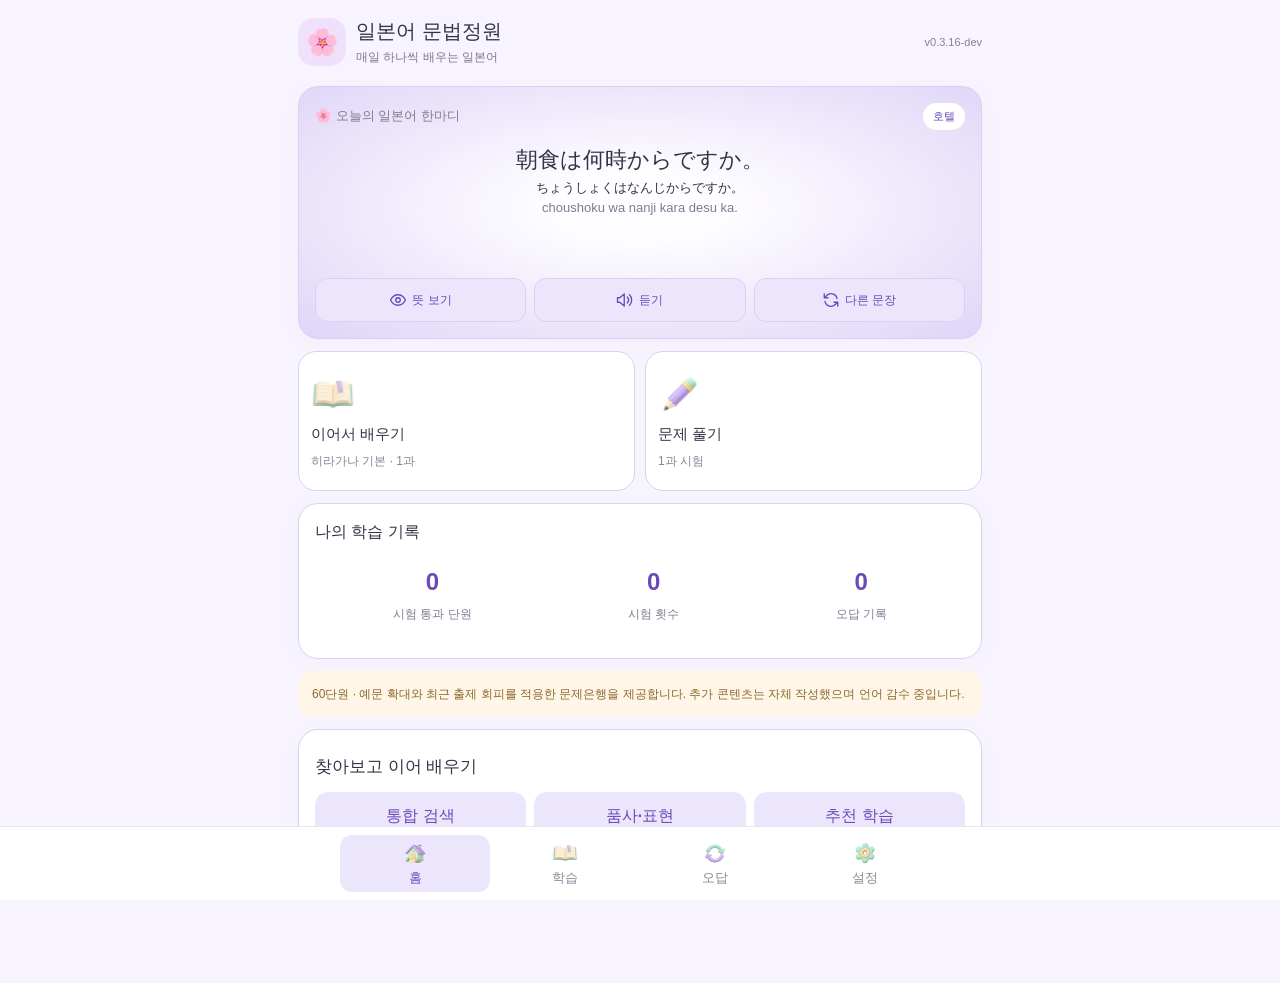
==== commit bd707ba6: "v0.3.16-dev: remove 0.85 speed and default Japanese speech to 1.0" ====
--- a/index.html
+++ b/index.html
@@ -2,7 +2,7 @@
 <html lang="ko"><head><meta charset="utf-8"><meta name="viewport" content="width=device-width,initial-scale=1,viewport-fit=cover"><meta name="theme-color" content="#f3eafa"><meta name="description" content="일본어 문법정원 일본어 문법 학습"><link rel="manifest" href="./manifest.webmanifest"><link rel="apple-touch-icon" sizes="180x180" href="./icons/apple-touch-icon.png"><meta name="apple-mobile-web-app-capable" content="yes"><title>일본어 문법정원</title>
 <style>
 :root{font-family:-apple-system,BlinkMacSystemFont,"Noto Sans KR",sans-serif;color:#353247;background:#fbf9ff;font-synthesis:none}*{box-sizing:border-box}body{margin:0;padding:0 0 92px}button,input,select{font:inherit}button{cursor:pointer;border:0}header{display:flex;align-items:center;justify-content:space-between;margin-bottom:20px}.brand{display:flex;align-items:center;gap:10px}.brand b{font-size:20px}.brand small{display:block;color:#7d7689;font-size:12px;margin-top:4px}.flower{width:48px;height:48px;border-radius:16px;background:#efe1fc;display:grid;place-items:center;font-size:26px}.ver{font-size:11px;color:#897e96}.shell{max-width:720px;padding:22px 18px;margin:auto}.card{background:#fff;border:1px solid #eee8f4;border-radius:23px;padding:20px;margin:13px 0;box-shadow:0 5px 20px #77638a08}.hero{background:linear-gradient(125deg,#f0e3fd,#f9f0fa 58%,#e9f6ed)}h2{font-size:21px;margin:10px 0 16px}h3{font-size:17px}.muted,small{color:#837a91}.muted{font-size:13px;line-height:1.6}.grid{display:grid;grid-template-columns:1fr 1fr;gap:10px}.tile{text-align:left;padding:20px 12px;background:#fff;border:1px solid #ece6f2;border-radius:18px;min-height:120px;font-size:22px}.tile strong,.tile span{display:block;margin-top:9px;font-size:15px}.tile span{color:#8b8397;font-size:12px}.primary,.secondary{border-radius:13px;padding:12px 17px;font-weight:650}.primary{background:#8a75bb;color:white}.secondary{background:#f1ecf8;color:#655581}.btnrow{display:flex;gap:9px;flex-wrap:wrap;margin-top:18px}.stats{display:flex;justify-content:space-around;text-align:center;margin:18px 0}.stats strong,.stats small{display:block}.stats strong{font-size:24px;color:#725aa4}.stats small{font-size:12px;margin-top:5px}.warning{border-radius:14px;background:#fff6e7;padding:14px;color:#8b682f;font-size:12px;line-height:1.5}.nav{position:fixed;bottom:0;left:0;right:0;display:flex;justify-content:center;background:#ffffffed;border-top:1px solid #eae4f0;padding:8px 8px calc(8px + env(safe-area-inset-bottom));z-index:2}.nav button{width:min(25%,150px);padding:10px 2px;border-radius:12px;background:transparent;color:#8e879a;font-size:13px}.nav .active{color:#775db0;background:#f3edfa;font-weight:bold}.listrow{display:flex;align-items:center;justify-content:space-between;gap:8px;padding:15px 3px;border-bottom:1px solid #f0edf4;background:transparent;width:100%;text-align:left}.listrow:disabled{opacity:.55;cursor:default}.pill{font-size:11px;padding:6px 9px;border-radius:20px;background:#e5f3ea;color:#3e7958;white-space:nowrap}.pill.pending{background:#f1edf3;color:#99909f}select{width:100%;border-radius:13px;border:1px solid #e6ddec;background:#faf7ff;padding:13px;margin:8px 0}.example{padding:15px;border-radius:15px;background:#f8f5fc;margin:10px 0;line-height:1.7}.example p{margin:7px 0}.jp{font-size:20px;font-weight:600}.row{display:flex;align-items:center;justify-content:space-between;gap:10px}.small{font-size:13px}.options{display:grid;gap:9px;margin:19px 0}.answer{width:100%;text-align:left;padding:15px;background:#f9f7fc;border:1px solid #e9e1f1;border-radius:13px}.answer.correct{background:#e5f4e9;border-color:#a4d6b3}.answer.wrong{background:#fbe8e8;border-color:#ecaaa8}.feedback{background:#f3eff9;border-radius:13px;padding:15px;line-height:1.7}.progress{height:8px;background:#ece7f3;border-radius:10px;overflow:hidden}.progress div{height:100%;background:#947eca}.hidden{display:none}label{cursor:pointer}button:focus-visible,input:focus-visible,select:focus-visible{outline:3px solid #a794d6;outline-offset:3px}@media(prefers-color-scheme:dark) and (max-width:0px){:root{background:#1d1b25;color:#f3effa}.card,.tile{background:#292632;border-color:#45404f}.hero{background:linear-gradient(125deg,#39304a,#34383a)}.nav{background:#292632;border-color:#45404f}.secondary,.example,.answer,select{background:#383243;color:#f3effa;border-color:#534960}.listrow{color:inherit;border-color:#413a49}.warning{background:#493e30;color:#ffe1af}.muted,small,.tile span{color:#b7adbf}.feedback{background:#41374e}}
-html[data-theme=dark]{background:#1d1b25;color:#f3effa}html[data-theme=dark] .card,html[data-theme=dark] .tile{background:#292632;border-color:#45404f}html[data-theme=dark] .hero{background:linear-gradient(125deg,#39304a,#34383a)}html[data-theme=dark] .nav{background:#292632;border-color:#45404f}html[data-theme=dark] .secondary,html[data-theme=dark] .example,html[data-theme=dark] .answer,html[data-theme=dark] select{background:#383243;color:#f3effa;border-color:#534960}html[data-theme=dark] .listrow{color:inherit;border-color:#413a49}html[data-theme=dark] .warning{background:#493e30;color:#ffe1af}html[data-theme=dark] .muted,html[data-theme=dark] small,html[data-theme=dark] .tile span{color:#b7adbf}html[data-theme=dark] .feedback{background:#41374e}.answer.correct,html[data-theme=dark] .answer.correct{background:#d8f1e1!important;color:#174f30!important;border-color:#79ba94}.answer.wrong,html[data-theme=dark] .answer.wrong{background:#fde1e1!important;color:#812a30!important;border-color:#d98c93}.theme-choice{display:block;padding:13px;border:1px solid #e8e0f0;border-radius:12px;margin:8px 0}html[data-theme=dark] .theme-choice{border-color:#5b5366}.backup-actions{display:grid;grid-template-columns:repeat(2,minmax(0,1fr));gap:10px;margin-top:18px}.backup-actions>button,.backup-upload{display:flex;align-items:center;justify-content:center;text-align:center;width:100%;min-height:48px;font-size:13px;padding:10px 3px;white-space:nowrap}.backup-upload{cursor:pointer}#pull-indicator{position:fixed;top:-55px;left:50%;z-index:50;border-radius:25px;padding:10px 18px;background:#f2e7fa;color:#624d83;font-size:12px;opacity:0;pointer-events:none;white-space:nowrap}#pull-indicator.visible{opacity:1}html{background:var(--garden-bg,#fbf9ff)!important} .card,.tile{background:var(--garden-card,#fff)!important}.hero{background:radial-gradient(ellipse at 50% 48%,var(--garden-center,#fff9ff) 0%,var(--garden-center,#fff9ff) 18%,var(--garden-tint,#f0e3fd) 100%)!important}.nav{background:var(--garden-card,#fff)!important}.primary,.progress div{background:var(--garden-accent,#9474c8)!important}.featured{display:block;cursor:pointer;text-align:center;border-radius:14px;padding:18px 8px;margin:12px 0;line-height:1.7}.featured:focus-visible{outline:3px solid var(--garden-accent)}.featured-jp{font-size:22px;font-weight:700}.featured-meaning{margin:10px 0}.featured-actions{display:flex;justify-content:center;gap:7px;flex-wrap:wrap}.featured-actions button{font-size:12px;padding:10px}.palette-grid{display:flex;justify-content:space-between;gap:5px;margin:17px 0}.palette-choice{display:grid;justify-items:center;gap:6px;font-size:11px}.palette-choice input{position:absolute;opacity:0;width:1px}.palette-dot{width:36px;height:36px;display:block;border-radius:50%;border:2px solid transparent}.palette-choice input:checked+.palette-dot{border-color:#333;box-shadow:0 0 0 3px #cabfd7}.bright-row{display:flex;justify-content:space-between}#brightness{width:100%;accent-color:var(--garden-accent);margin:17px 0}.featured-heading{display:flex;align-items:center;justify-content:space-between;gap:8px}.featured-topic{border-radius:16px;padding:5px 10px;background:#ffffff75;color:#65507e;font-size:11px;white-space:nowrap}html[data-theme=dark] .featured-topic{background:#ffffff21;color:#eee0fa}.app-back{width:36px;height:36px;background:var(--garden-tint,#eee4f6);color:inherit;border-radius:12px;font-size:22px;flex-shrink:0}.app-modal-shade{position:fixed;inset:0;z-index:100;background:#17132299;display:grid;place-items:center;padding:20px}.app-modal{background:var(--garden-card,#fff);color:var(--garden-ink,inherit);border:1px solid #8e829955;border-radius:20px;max-width:360px;width:100%;padding:22px;box-shadow:0 14px 40px #0003}.app-modal h3{margin-top:0}.app-modal-actions{display:grid;grid-template-columns:1fr 1fr;gap:10px;margin-top:22px}.app-modal-actions button{min-height:44px}html[data-theme=dark] .example,html[data-theme=dark] .secondary,html[data-theme=dark] .answer:not(.correct):not(.wrong){background:var(--garden-soft,#383243)!important}html[data-theme=light] .example,html[data-theme=light] .secondary,html[data-theme=light] .answer:not(.correct):not(.wrong){background:var(--garden-soft,#f0e9f7)!important}.card,.tile{border-color:var(--garden-edge,#e8deee)!important}.hero{border-color:var(--garden-edge,#e8deee)!important}.answer.correct,html[data-theme=dark] .answer.correct{background:#d8f1e1!important;color:#174f30!important}.answer.wrong,html[data-theme=dark] .answer.wrong{background:#fde1e1!important;color:#812a30!important}.primary{color:var(--garden-on-accent,#21163f)!important}.primary:hover{filter:brightness(.97)}.nav .active{color:var(--garden-accent-ink,#6a49b8)!important;background:var(--garden-soft,#ece6fc)!important}.secondary{color:var(--garden-accent-ink,#6a49b8)!important}.featured-topic{color:var(--garden-accent-ink,#6a49b8)!important;background:var(--garden-card,#fff)!important}.palette-grid{display:grid!important;grid-template-columns:repeat(3,minmax(0,1fr));gap:14px 8px}.palette-choice{min-width:0}.palette-choice input:checked+.palette-dot{border-color:var(--garden-accent-ink,#6a49b8)!important}.hero .featured-jp{color:inherit}.answer.correct,html[data-theme=dark] .answer.correct{color:#174f30!important;background:#d8f1e1!important}.answer.wrong,html[data-theme=dark] .answer.wrong{color:#812a30!important;background:#fde1e1!important}.hero .featured-actions button.secondary{background:var(--garden-action-bg,#fff)!important;color:var(--garden-action-ink,#6a49b8)!important;border:1px solid var(--garden-action-line,#dad0f2)!important;box-shadow:0 2px 6px #0000000b;font-weight:700;min-height:42px;border-radius:12px;transition:filter .15s,transform .15s}.hero .featured-actions button.secondary:active{transform:scale(.98);filter:brightness(.96)}.hero .featured-actions button.secondary:focus-visible{outline:3px solid var(--garden-accent-ink,#6a49b8);outline-offset:2px}html[data-theme=dark] .hero .featured-actions button.secondary{box-shadow:0 2px 8px #00000020}/* v0.3.15-dev: compact fixed-height phrase area, scrollable for long text */
+html[data-theme=dark]{background:#1d1b25;color:#f3effa}html[data-theme=dark] .card,html[data-theme=dark] .tile{background:#292632;border-color:#45404f}html[data-theme=dark] .hero{background:linear-gradient(125deg,#39304a,#34383a)}html[data-theme=dark] .nav{background:#292632;border-color:#45404f}html[data-theme=dark] .secondary,html[data-theme=dark] .example,html[data-theme=dark] .answer,html[data-theme=dark] select{background:#383243;color:#f3effa;border-color:#534960}html[data-theme=dark] .listrow{color:inherit;border-color:#413a49}html[data-theme=dark] .warning{background:#493e30;color:#ffe1af}html[data-theme=dark] .muted,html[data-theme=dark] small,html[data-theme=dark] .tile span{color:#b7adbf}html[data-theme=dark] .feedback{background:#41374e}.answer.correct,html[data-theme=dark] .answer.correct{background:#d8f1e1!important;color:#174f30!important;border-color:#79ba94}.answer.wrong,html[data-theme=dark] .answer.wrong{background:#fde1e1!important;color:#812a30!important;border-color:#d98c93}.theme-choice{display:block;padding:13px;border:1px solid #e8e0f0;border-radius:12px;margin:8px 0}html[data-theme=dark] .theme-choice{border-color:#5b5366}.backup-actions{display:grid;grid-template-columns:repeat(2,minmax(0,1fr));gap:10px;margin-top:18px}.backup-actions>button,.backup-upload{display:flex;align-items:center;justify-content:center;text-align:center;width:100%;min-height:48px;font-size:13px;padding:10px 3px;white-space:nowrap}.backup-upload{cursor:pointer}#pull-indicator{position:fixed;top:-55px;left:50%;z-index:50;border-radius:25px;padding:10px 18px;background:#f2e7fa;color:#624d83;font-size:12px;opacity:0;pointer-events:none;white-space:nowrap}#pull-indicator.visible{opacity:1}html{background:var(--garden-bg,#fbf9ff)!important} .card,.tile{background:var(--garden-card,#fff)!important}.hero{background:radial-gradient(ellipse at 50% 48%,var(--garden-center,#fff9ff) 0%,var(--garden-center,#fff9ff) 18%,var(--garden-tint,#f0e3fd) 100%)!important}.nav{background:var(--garden-card,#fff)!important}.primary,.progress div{background:var(--garden-accent,#9474c8)!important}.featured{display:block;cursor:pointer;text-align:center;border-radius:14px;padding:18px 8px;margin:12px 0;line-height:1.7}.featured:focus-visible{outline:3px solid var(--garden-accent)}.featured-jp{font-size:22px;font-weight:700}.featured-meaning{margin:10px 0}.featured-actions{display:flex;justify-content:center;gap:7px;flex-wrap:wrap}.featured-actions button{font-size:12px;padding:10px}.palette-grid{display:flex;justify-content:space-between;gap:5px;margin:17px 0}.palette-choice{display:grid;justify-items:center;gap:6px;font-size:11px}.palette-choice input{position:absolute;opacity:0;width:1px}.palette-dot{width:36px;height:36px;display:block;border-radius:50%;border:2px solid transparent}.palette-choice input:checked+.palette-dot{border-color:#333;box-shadow:0 0 0 3px #cabfd7}.bright-row{display:flex;justify-content:space-between}#brightness{width:100%;accent-color:var(--garden-accent);margin:17px 0}.featured-heading{display:flex;align-items:center;justify-content:space-between;gap:8px}.featured-topic{border-radius:16px;padding:5px 10px;background:#ffffff75;color:#65507e;font-size:11px;white-space:nowrap}html[data-theme=dark] .featured-topic{background:#ffffff21;color:#eee0fa}.app-back{width:36px;height:36px;background:var(--garden-tint,#eee4f6);color:inherit;border-radius:12px;font-size:22px;flex-shrink:0}.app-modal-shade{position:fixed;inset:0;z-index:100;background:#17132299;display:grid;place-items:center;padding:20px}.app-modal{background:var(--garden-card,#fff);color:var(--garden-ink,inherit);border:1px solid #8e829955;border-radius:20px;max-width:360px;width:100%;padding:22px;box-shadow:0 14px 40px #0003}.app-modal h3{margin-top:0}.app-modal-actions{display:grid;grid-template-columns:1fr 1fr;gap:10px;margin-top:22px}.app-modal-actions button{min-height:44px}html[data-theme=dark] .example,html[data-theme=dark] .secondary,html[data-theme=dark] .answer:not(.correct):not(.wrong){background:var(--garden-soft,#383243)!important}html[data-theme=light] .example,html[data-theme=light] .secondary,html[data-theme=light] .answer:not(.correct):not(.wrong){background:var(--garden-soft,#f0e9f7)!important}.card,.tile{border-color:var(--garden-edge,#e8deee)!important}.hero{border-color:var(--garden-edge,#e8deee)!important}.answer.correct,html[data-theme=dark] .answer.correct{background:#d8f1e1!important;color:#174f30!important}.answer.wrong,html[data-theme=dark] .answer.wrong{background:#fde1e1!important;color:#812a30!important}.primary{color:var(--garden-on-accent,#21163f)!important}.primary:hover{filter:brightness(.97)}.nav .active{color:var(--garden-accent-ink,#6a49b8)!important;background:var(--garden-soft,#ece6fc)!important}.secondary{color:var(--garden-accent-ink,#6a49b8)!important}.featured-topic{color:var(--garden-accent-ink,#6a49b8)!important;background:var(--garden-card,#fff)!important}.palette-grid{display:grid!important;grid-template-columns:repeat(3,minmax(0,1fr));gap:14px 8px}.palette-choice{min-width:0}.palette-choice input:checked+.palette-dot{border-color:var(--garden-accent-ink,#6a49b8)!important}.hero .featured-jp{color:inherit}.answer.correct,html[data-theme=dark] .answer.correct{color:#174f30!important;background:#d8f1e1!important}.answer.wrong,html[data-theme=dark] .answer.wrong{color:#812a30!important;background:#fde1e1!important}.hero .featured-actions button.secondary{background:var(--garden-action-bg,#fff)!important;color:var(--garden-action-ink,#6a49b8)!important;border:1px solid var(--garden-action-line,#dad0f2)!important;box-shadow:0 2px 6px #0000000b;font-weight:700;min-height:42px;border-radius:12px;transition:filter .15s,transform .15s}.hero .featured-actions button.secondary:active{transform:scale(.98);filter:brightness(.96)}.hero .featured-actions button.secondary:focus-visible{outline:3px solid var(--garden-accent-ink,#6a49b8);outline-offset:2px}html[data-theme=dark] .hero .featured-actions button.secondary{box-shadow:0 2px 8px #00000020}/* v0.3.16-dev: compact fixed-height phrase area, scrollable for long text */
 .hero .featured{height:132px;min-height:132px;max-height:132px;display:flex;flex-direction:column;align-items:center;justify-content:flex-start;gap:2px;overflow-y:auto;overscroll-behavior:contain;padding:6px 4px;margin:8px 0;line-height:1.4}
 .hero .featured-jp{display:block;flex-shrink:0;max-width:100%;padding:1px 6px;margin:0;font:inherit;font-size:22px;font-weight:700;line-height:1.4;text-align:center;white-space:normal;overflow-wrap:anywhere;background:transparent;color:inherit;border:0;cursor:pointer}
 .hero .featured-jp:focus-visible{outline:2px solid var(--garden-accent-ink);outline-offset:2px;border-radius:6px}
@@ -26,14 +26,14 @@
 .shell .btnrow{margin-top:14px;gap:8px}
 @media(max-width:430px){.shell{padding:17px 14px}.shell>.card{padding:15px;margin:10px 0}.shell .example{padding:12px;margin:8px 0}.shell>.card h2{margin:6px 0 12px}}
 
-/* v0.3.15-dev shared spacing baseline; preserve mobile safe areas */
+/* v0.3.16-dev shared spacing baseline; preserve mobile safe areas */
 .shell>.card{border-radius:20px;padding:16px;margin:12px 0;line-height:1.55}
 .shell .example{line-height:1.6;overflow-wrap:anywhere}
 .shell .answer{min-height:48px;padding:12px 14px;line-height:1.5;overflow-wrap:anywhere}
 .shell .options{gap:9px}
 .shell .feedback{line-height:1.6;overflow-wrap:anywhere}
 @media(max-width:430px){.shell>.card{padding:13px;margin:9px 0}}
-/* v0.3.15-dev final responsive baseline */
+/* v0.3.16-dev final responsive baseline */
 .app-back{width:44px;height:44px}.brand{min-width:0}.brand>div:last-child{min-width:0}.brand b{overflow-wrap:anywhere}.ver{flex-shrink:0;margin-left:6px}
 .app-modal,.kj-modal{max-height:calc(100dvh - 40px);overflow-y:auto}.shell{padding-top:calc(18px + env(safe-area-inset-top))}
 @media(max-width:430px){.brand{gap:6px}.brand b{font-size:17px}.flower{width:38px;height:38px;flex-shrink:0}.brand small{font-size:11px}.ver{font-size:10px}}
@@ -42,7 +42,7 @@
 .tile{color:inherit}.stats strong{color:var(--garden-accent-ink,#725aa4)}
 .review-switch{margin-bottom:16px}.review-actions{display:grid;grid-template-columns:minmax(0,1fr);gap:8px;margin:0 0 16px}.review-actions button{width:100%;min-height:44px;text-align:center}.review-actions button:disabled{opacity:.45;cursor:default}.btnrow.quiz-advance{justify-content:center}
 .safety-actions{display:grid;grid-template-columns:minmax(0,1fr);margin-top:8px}.safety-actions button{width:100%;min-height:48px;text-align:center}
-/* v0.3.15-dev: iPhone 16 Pro 402px baseline */
+/* v0.3.16-dev: iPhone 16 Pro 402px baseline */
 .btnrow.action-grid{display:grid;grid-template-columns:repeat(3,minmax(0,1fr));gap:8px}
 .action-grid>button{width:100%;min-width:0;min-height:48px;padding:10px 4px;font-size:14px;line-height:1.4;text-align:center;overflow-wrap:anywhere}
 .resume-actions{display:grid;margin-top:14px}.resume-actions>button{width:100%;min-height:48px;text-align:center}
@@ -82,7 +82,7 @@
 <script src="./course-data.js"></script><script src="./course-runtime.js"></script><script src="./practice-data.js"></script><script src="./editorial-data.js"></script><script src="./editorial-runtime.js"></script><script src="./practice-runtime.js"></script><script src="./library-engine.js"></script>
 <script>
 "use strict";
-const VERSION="0.3.15-dev", KEY="jgg.progress.v1", SESSION="jgg.session.v1";
+const VERSION="0.3.16-dev", KEY="jgg.progress.v1", SESSION="jgg.session.v1";
 const stageNames=["일본어 입문","기초 문장 만들기","동사 활용","필수 문법 활용","문장 확장과 응용","일본 여행 실전 일본어"];
 const titles=["히라가나 기본","히라가나 확장","발음과 박자","가타카나 기본","가타카나 확장","일본어 어순","です 문장","は와 が 기초","これ·それ·あれ","입문 종합","명사와 の","こそあど 표현","의문사","い형용사","い형용사 활용","な형용사","な형용사 활용","장소와 존재","숫자·시간·날짜","기초 종합","동사 기본형","ます형","현재·과거·부정","を·に·で","이동 동사","て형 만들기","てください","ています","ない형","동사 종합","〜たいです","〜がほしい","〜てもいい","〜てはいけない","〜ことができる","〜ましょう","〜ませんか","비교 표현","〜ほうがいい","활용 종합","から·ので","けど·が","そして·それから","〜てから","〜たことがある","〜たら","〜と思います","〜そうです","경어·정중 표현","응용 종합","공항·입국","전철·버스","길 찾기","호텔","카페","식당","쇼핑","관광·USJ","긴급 상황","여행 종합 실습"];
 const makeQ=(question,choices,correct,reason)=>({question,choices,correct,reason});
@@ -160,8 +160,8 @@
 const featuredExamples=Object.entries(content).filter(([id])=>Number(id)>=6&&Number(id)%10!==0).flatMap(([id,d])=>d.examples.map((e,i)=>({id:Number(id),e,topic:TOPICS[id]?.[i]||titles[Number(id)-1]})));
 function chooseFeatured(){const n=featuredExamples.length;const prev=featuredIndex;let k=Math.floor(Math.random()*(n-1));featuredIndex=prev<0?k:(k>=prev?k+1:k);featuredMeaning=false}
 chooseFeatured();
-const SPEECH_RATES=[.5,.6,.7,.8,.85,.9,1];
-const cleanSpeechRate=value=>SPEECH_RATES.includes(Number(value))?Number(value):.85;
+const SPEECH_RATES=[.5,.6,.7,.8,.9,1];
+const cleanSpeechRate=value=>SPEECH_RATES.includes(Number(value))?Number(value):1;
 window.jggSpeechRate=()=>cleanSpeechRate(state.settings.speechRate);
 function speakJapanese(t){if(!("speechSynthesis" in window)){window.jggUI.notice("일본어 음성을 지원하지 않습니다.");return}speechSynthesis.cancel();const u=new SpeechSynthesisUtterance(t);u.lang="ja-JP";u.rate=window.jggSpeechRate();speechSynthesis.speak(u)}
 function home(){const done=Object.keys(content).filter(id=>best(Number(id))>=80).length,last=state.attempts.length?state.attempts[state.attempts.length-1].lessonId:1,recent=content[last]?last:1;const item=featuredExamples[featuredIndex],e=item.e;
@@ -237,7 +237,7 @@
 const actions=reviewKind==="grammar"?'<div class="review-actions"><button class="primary" data-action="practice:errors" '+(gram.length?'':'disabled')+'>'+gardenIcon("retry")+'<span>오답만 다시 풀기</span></button><button class="secondary" data-action="practice:due" '+(grammarDue().length?'':'disabled')+'>'+gardenIcon("calendar")+'<span>오늘 복습 · '+grammarDue().length+'문제</span></button></div>':'<div class="review-actions"><button class="primary" data-kanji-review="errors" '+(kanjiErrors.length?'':'disabled')+'>'+gardenIcon("retry")+'<span>한자 오답 다시 풀기</span></button><button class="secondary" data-kanji-review="due" '+(kanjiDueCount?'':'disabled')+'>'+gardenIcon("calendar")+'<span>오늘 복습 · '+kanjiDueCount+'자</span></button></div>';
 frame('<section class="card review-card"><h2>오답 복습</h2>'+tabs+actions+(reviewKind==="grammar"?(grammar||'<p class="muted review-empty">복습할 문법 오답이 없습니다.</p>'):(kanji||'<p class="muted review-empty">복습할 한자 오답이 없습니다.</p>'))+'</section>');
 }
-function settings(){frame(`<section class="card"><h2>화면 모드</h2>${[["light","☀ 라이트 모드"],["dark","☾ 다크 모드"],["system","▣ 기기 설정"]].map(([v,n])=>`<label class="theme-choice"><input type="radio" name="theme" value="${v}" ${(state.settings.theme||"system")===v?"checked":""}> ${n}</label>`).join("")}</section><section class="card"><h2>테마 색상</h2><div class="palette-grid">${[["lavender","라벤더"],["pink","핑크"],["mint","민트"],["sky","스카이"],["peach","피치"],["lemon","레몬"]].map(([v,n])=>`<label class="palette-choice"><input type="radio" name="accent" value="${v}" ${(state.settings.accent||"lavender")===v?"checked":""}><span class="palette-dot" style="background:${PALETTES[v].L.accent}"></span><span>${n}</span></label>`).join("")}</div><div class="bright-row"><strong>화면 밝기</strong><span id="bright-label">${state.settings.brightness??100}%</span></div><input id="brightness" type="range" min="70" max="120" step="5" value="${state.settings.brightness??100}"><p class="muted">아이폰 화면 자체 밝기가 아니라 앱 배경과 카드의 밝기를 조절합니다.</p></section><section class="card voice-settings"><h2>일본어 음성</h2><label class="speech-rate-row" for="speech-rate"><span>재생속도</span><select id="speech-rate">${SPEECH_RATES.map(rate=>`<option value="${rate}" ${window.jggSpeechRate()===rate?'selected':''}>${rate.toFixed(rate===.85?2:1)}배${rate===.85?' · 기본':''}</option>`).join('')}</select></label><p class="muted">예문·단어·한자·회화 듣기에 함께 적용됩니다.</p><button class="secondary speech-preview" data-action="speech:preview">${gardenIcon("sound")}<span>속도 들어보기</span></button></section><section class="card"><h2>학습 표시 설정</h2>${[["reading","히라가나 표시"],["romaji","로마자 표시"],["meaning","한국어 뜻 표시"]].map(([k,label])=>`<label class="listrow">${label}<input type="checkbox" data-setting="${k}" ${state.settings[k]?"checked":""}></label>`).join("")}</section><section class="card"><h2>기록 백업·복원</h2><p class="muted">학습 기록은 이 브라우저에 저장됩니다. 기기를 옮길 때는 JSON 파일을 이용하세요.</p><div class="backup-actions"><button class="primary" data-action="export">${gardenIcon("backup")}<span>JSON 내보내기</span></button><label class="secondary backup-upload">${gardenIcon("restore")}<span>JSON 가져오기</span><input id="import" type="file" accept=".json,application/json" class="hidden"></label></div><div class="safety-actions">${btn("보호 사본 내보내기","safety:export")}</div><p class="muted">이 브라우저에 저장한 학습 기록의 보호 사본을 내보내 기존 JSON 가져오기로 복원할 수 있습니다. 기기 밖의 백업도 따로 보관해 주세요.</p><p class="warning">복원하면 현재 기록이 교체됩니다. 복원 전에 백업하세요.</p></section><section class="card"><h2>자료 출처</h2><a class="icon-link" href="./sources.html?from=app">${gardenIcon("info")}<span>학습 자료 출처·이용 조건 보기</span></a></section><section class="card"><h2>개발 정보</h2><p>v${VERSION} · 개발본</p><p class="muted">로그인·클라우드 동기화 없이 기기에 기록을 저장합니다. 문법·한자 콘텐츠는 추가 언어 감수 중입니다.</p></section>`);}
+function settings(){frame(`<section class="card"><h2>화면 모드</h2>${[["light","☀ 라이트 모드"],["dark","☾ 다크 모드"],["system","▣ 기기 설정"]].map(([v,n])=>`<label class="theme-choice"><input type="radio" name="theme" value="${v}" ${(state.settings.theme||"system")===v?"checked":""}> ${n}</label>`).join("")}</section><section class="card"><h2>테마 색상</h2><div class="palette-grid">${[["lavender","라벤더"],["pink","핑크"],["mint","민트"],["sky","스카이"],["peach","피치"],["lemon","레몬"]].map(([v,n])=>`<label class="palette-choice"><input type="radio" name="accent" value="${v}" ${(state.settings.accent||"lavender")===v?"checked":""}><span class="palette-dot" style="background:${PALETTES[v].L.accent}"></span><span>${n}</span></label>`).join("")}</div><div class="bright-row"><strong>화면 밝기</strong><span id="bright-label">${state.settings.brightness??100}%</span></div><input id="brightness" type="range" min="70" max="120" step="5" value="${state.settings.brightness??100}"><p class="muted">아이폰 화면 자체 밝기가 아니라 앱 배경과 카드의 밝기를 조절합니다.</p></section><section class="card voice-settings"><h2>일본어 음성</h2><label class="speech-rate-row" for="speech-rate"><span>재생속도</span><select id="speech-rate">${SPEECH_RATES.map(rate=>`<option value="${rate}" ${window.jggSpeechRate()===rate?'selected':''}>${rate.toFixed(1)}배${rate===1?' · 기본':''}</option>`).join('')}</select></label><p class="muted">예문·단어·한자·회화 듣기에 함께 적용됩니다.</p><button class="secondary speech-preview" data-action="speech:preview">${gardenIcon("sound")}<span>속도 들어보기</span></button></section><section class="card"><h2>학습 표시 설정</h2>${[["reading","히라가나 표시"],["romaji","로마자 표시"],["meaning","한국어 뜻 표시"]].map(([k,label])=>`<label class="listrow">${label}<input type="checkbox" data-setting="${k}" ${state.settings[k]?"checked":""}></label>`).join("")}</section><section class="card"><h2>기록 백업·복원</h2><p class="muted">학습 기록은 이 브라우저에 저장됩니다. 기기를 옮길 때는 JSON 파일을 이용하세요.</p><div class="backup-actions"><button class="primary" data-action="export">${gardenIcon("backup")}<span>JSON 내보내기</span></button><label class="secondary backup-upload">${gardenIcon("restore")}<span>JSON 가져오기</span><input id="import" type="file" accept=".json,application/json" class="hidden"></label></div><div class="safety-actions">${btn("보호 사본 내보내기","safety:export")}</div><p class="muted">이 브라우저에 저장한 학습 기록의 보호 사본을 내보내 기존 JSON 가져오기로 복원할 수 있습니다. 기기 밖의 백업도 따로 보관해 주세요.</p><p class="warning">복원하면 현재 기록이 교체됩니다. 복원 전에 백업하세요.</p></section><section class="card"><h2>자료 출처</h2><a class="icon-link" href="./sources.html?from=app">${gardenIcon("info")}<span>학습 자료 출처·이용 조건 보기</span></a></section><section class="card"><h2>개발 정보</h2><p>v${VERSION} · 개발본</p><p class="muted">로그인·클라우드 동기화 없이 기기에 기록을 저장합니다. 문법·한자 콘텐츠는 추가 언어 감수 중입니다.</p></section>`);}
 function render(){({home,lessons,lesson,search:explorerPage,categories:explorerPage,insights,quiz:showQuiz,result:showResult,review,settings}[view]||home)()}
 let modalAction=null;
 function modalExit(callback){modalAction=callback;document.getElementById("exit-modal")?.remove();const shade=document.createElement("div");shade.id="exit-modal";shade.className="app-modal-shade";shade.innerHTML='<div class="app-modal" role="dialog" aria-modal="true" aria-labelledby="exit-title"><h3 id="exit-title">문제 풀이를 중단할까요?</h3><p>현재 문제와 답안은 저장되며 나중에 이어서 풀 수 있습니다.</p><div class="app-modal-actions"><button class="secondary" data-action="modal:cancel">계속 풀기</button><button class="primary" data-action="modal:leave">나가기</button></div></div>';document.body.append(shade);shade.querySelector('[data-action="modal:cancel"]').focus()}
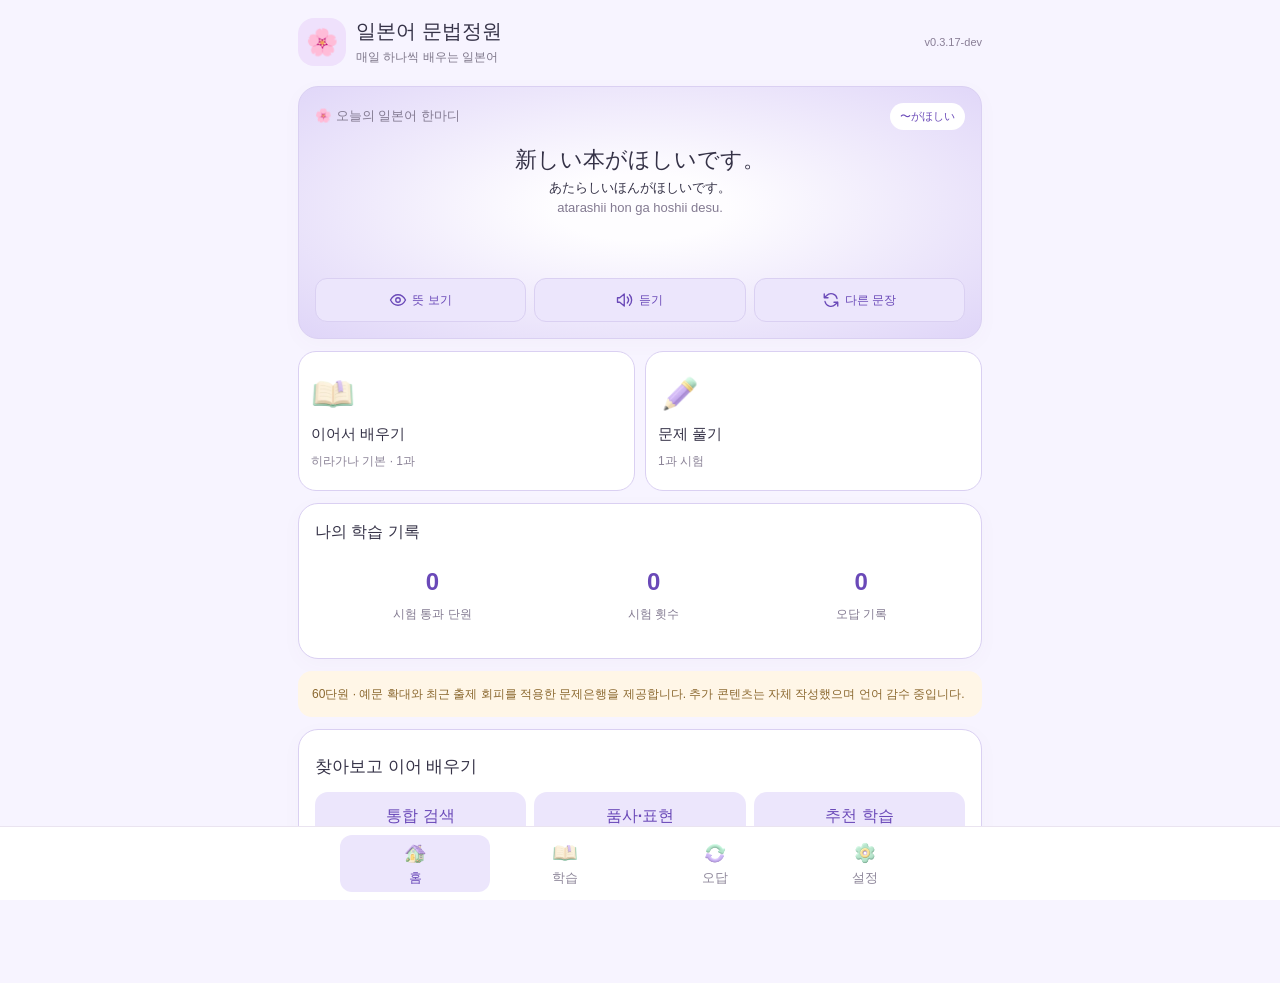
==== commit f69f9b84: "v0.3.17-dev: restore study screen after bottom navigation with quiz and scroll preserved" ====
--- a/index.html
+++ b/index.html
@@ -2,7 +2,7 @@
 <html lang="ko"><head><meta charset="utf-8"><meta name="viewport" content="width=device-width,initial-scale=1,viewport-fit=cover"><meta name="theme-color" content="#f3eafa"><meta name="description" content="일본어 문법정원 일본어 문법 학습"><link rel="manifest" href="./manifest.webmanifest"><link rel="apple-touch-icon" sizes="180x180" href="./icons/apple-touch-icon.png"><meta name="apple-mobile-web-app-capable" content="yes"><title>일본어 문법정원</title>
 <style>
 :root{font-family:-apple-system,BlinkMacSystemFont,"Noto Sans KR",sans-serif;color:#353247;background:#fbf9ff;font-synthesis:none}*{box-sizing:border-box}body{margin:0;padding:0 0 92px}button,input,select{font:inherit}button{cursor:pointer;border:0}header{display:flex;align-items:center;justify-content:space-between;margin-bottom:20px}.brand{display:flex;align-items:center;gap:10px}.brand b{font-size:20px}.brand small{display:block;color:#7d7689;font-size:12px;margin-top:4px}.flower{width:48px;height:48px;border-radius:16px;background:#efe1fc;display:grid;place-items:center;font-size:26px}.ver{font-size:11px;color:#897e96}.shell{max-width:720px;padding:22px 18px;margin:auto}.card{background:#fff;border:1px solid #eee8f4;border-radius:23px;padding:20px;margin:13px 0;box-shadow:0 5px 20px #77638a08}.hero{background:linear-gradient(125deg,#f0e3fd,#f9f0fa 58%,#e9f6ed)}h2{font-size:21px;margin:10px 0 16px}h3{font-size:17px}.muted,small{color:#837a91}.muted{font-size:13px;line-height:1.6}.grid{display:grid;grid-template-columns:1fr 1fr;gap:10px}.tile{text-align:left;padding:20px 12px;background:#fff;border:1px solid #ece6f2;border-radius:18px;min-height:120px;font-size:22px}.tile strong,.tile span{display:block;margin-top:9px;font-size:15px}.tile span{color:#8b8397;font-size:12px}.primary,.secondary{border-radius:13px;padding:12px 17px;font-weight:650}.primary{background:#8a75bb;color:white}.secondary{background:#f1ecf8;color:#655581}.btnrow{display:flex;gap:9px;flex-wrap:wrap;margin-top:18px}.stats{display:flex;justify-content:space-around;text-align:center;margin:18px 0}.stats strong,.stats small{display:block}.stats strong{font-size:24px;color:#725aa4}.stats small{font-size:12px;margin-top:5px}.warning{border-radius:14px;background:#fff6e7;padding:14px;color:#8b682f;font-size:12px;line-height:1.5}.nav{position:fixed;bottom:0;left:0;right:0;display:flex;justify-content:center;background:#ffffffed;border-top:1px solid #eae4f0;padding:8px 8px calc(8px + env(safe-area-inset-bottom));z-index:2}.nav button{width:min(25%,150px);padding:10px 2px;border-radius:12px;background:transparent;color:#8e879a;font-size:13px}.nav .active{color:#775db0;background:#f3edfa;font-weight:bold}.listrow{display:flex;align-items:center;justify-content:space-between;gap:8px;padding:15px 3px;border-bottom:1px solid #f0edf4;background:transparent;width:100%;text-align:left}.listrow:disabled{opacity:.55;cursor:default}.pill{font-size:11px;padding:6px 9px;border-radius:20px;background:#e5f3ea;color:#3e7958;white-space:nowrap}.pill.pending{background:#f1edf3;color:#99909f}select{width:100%;border-radius:13px;border:1px solid #e6ddec;background:#faf7ff;padding:13px;margin:8px 0}.example{padding:15px;border-radius:15px;background:#f8f5fc;margin:10px 0;line-height:1.7}.example p{margin:7px 0}.jp{font-size:20px;font-weight:600}.row{display:flex;align-items:center;justify-content:space-between;gap:10px}.small{font-size:13px}.options{display:grid;gap:9px;margin:19px 0}.answer{width:100%;text-align:left;padding:15px;background:#f9f7fc;border:1px solid #e9e1f1;border-radius:13px}.answer.correct{background:#e5f4e9;border-color:#a4d6b3}.answer.wrong{background:#fbe8e8;border-color:#ecaaa8}.feedback{background:#f3eff9;border-radius:13px;padding:15px;line-height:1.7}.progress{height:8px;background:#ece7f3;border-radius:10px;overflow:hidden}.progress div{height:100%;background:#947eca}.hidden{display:none}label{cursor:pointer}button:focus-visible,input:focus-visible,select:focus-visible{outline:3px solid #a794d6;outline-offset:3px}@media(prefers-color-scheme:dark) and (max-width:0px){:root{background:#1d1b25;color:#f3effa}.card,.tile{background:#292632;border-color:#45404f}.hero{background:linear-gradient(125deg,#39304a,#34383a)}.nav{background:#292632;border-color:#45404f}.secondary,.example,.answer,select{background:#383243;color:#f3effa;border-color:#534960}.listrow{color:inherit;border-color:#413a49}.warning{background:#493e30;color:#ffe1af}.muted,small,.tile span{color:#b7adbf}.feedback{background:#41374e}}
-html[data-theme=dark]{background:#1d1b25;color:#f3effa}html[data-theme=dark] .card,html[data-theme=dark] .tile{background:#292632;border-color:#45404f}html[data-theme=dark] .hero{background:linear-gradient(125deg,#39304a,#34383a)}html[data-theme=dark] .nav{background:#292632;border-color:#45404f}html[data-theme=dark] .secondary,html[data-theme=dark] .example,html[data-theme=dark] .answer,html[data-theme=dark] select{background:#383243;color:#f3effa;border-color:#534960}html[data-theme=dark] .listrow{color:inherit;border-color:#413a49}html[data-theme=dark] .warning{background:#493e30;color:#ffe1af}html[data-theme=dark] .muted,html[data-theme=dark] small,html[data-theme=dark] .tile span{color:#b7adbf}html[data-theme=dark] .feedback{background:#41374e}.answer.correct,html[data-theme=dark] .answer.correct{background:#d8f1e1!important;color:#174f30!important;border-color:#79ba94}.answer.wrong,html[data-theme=dark] .answer.wrong{background:#fde1e1!important;color:#812a30!important;border-color:#d98c93}.theme-choice{display:block;padding:13px;border:1px solid #e8e0f0;border-radius:12px;margin:8px 0}html[data-theme=dark] .theme-choice{border-color:#5b5366}.backup-actions{display:grid;grid-template-columns:repeat(2,minmax(0,1fr));gap:10px;margin-top:18px}.backup-actions>button,.backup-upload{display:flex;align-items:center;justify-content:center;text-align:center;width:100%;min-height:48px;font-size:13px;padding:10px 3px;white-space:nowrap}.backup-upload{cursor:pointer}#pull-indicator{position:fixed;top:-55px;left:50%;z-index:50;border-radius:25px;padding:10px 18px;background:#f2e7fa;color:#624d83;font-size:12px;opacity:0;pointer-events:none;white-space:nowrap}#pull-indicator.visible{opacity:1}html{background:var(--garden-bg,#fbf9ff)!important} .card,.tile{background:var(--garden-card,#fff)!important}.hero{background:radial-gradient(ellipse at 50% 48%,var(--garden-center,#fff9ff) 0%,var(--garden-center,#fff9ff) 18%,var(--garden-tint,#f0e3fd) 100%)!important}.nav{background:var(--garden-card,#fff)!important}.primary,.progress div{background:var(--garden-accent,#9474c8)!important}.featured{display:block;cursor:pointer;text-align:center;border-radius:14px;padding:18px 8px;margin:12px 0;line-height:1.7}.featured:focus-visible{outline:3px solid var(--garden-accent)}.featured-jp{font-size:22px;font-weight:700}.featured-meaning{margin:10px 0}.featured-actions{display:flex;justify-content:center;gap:7px;flex-wrap:wrap}.featured-actions button{font-size:12px;padding:10px}.palette-grid{display:flex;justify-content:space-between;gap:5px;margin:17px 0}.palette-choice{display:grid;justify-items:center;gap:6px;font-size:11px}.palette-choice input{position:absolute;opacity:0;width:1px}.palette-dot{width:36px;height:36px;display:block;border-radius:50%;border:2px solid transparent}.palette-choice input:checked+.palette-dot{border-color:#333;box-shadow:0 0 0 3px #cabfd7}.bright-row{display:flex;justify-content:space-between}#brightness{width:100%;accent-color:var(--garden-accent);margin:17px 0}.featured-heading{display:flex;align-items:center;justify-content:space-between;gap:8px}.featured-topic{border-radius:16px;padding:5px 10px;background:#ffffff75;color:#65507e;font-size:11px;white-space:nowrap}html[data-theme=dark] .featured-topic{background:#ffffff21;color:#eee0fa}.app-back{width:36px;height:36px;background:var(--garden-tint,#eee4f6);color:inherit;border-radius:12px;font-size:22px;flex-shrink:0}.app-modal-shade{position:fixed;inset:0;z-index:100;background:#17132299;display:grid;place-items:center;padding:20px}.app-modal{background:var(--garden-card,#fff);color:var(--garden-ink,inherit);border:1px solid #8e829955;border-radius:20px;max-width:360px;width:100%;padding:22px;box-shadow:0 14px 40px #0003}.app-modal h3{margin-top:0}.app-modal-actions{display:grid;grid-template-columns:1fr 1fr;gap:10px;margin-top:22px}.app-modal-actions button{min-height:44px}html[data-theme=dark] .example,html[data-theme=dark] .secondary,html[data-theme=dark] .answer:not(.correct):not(.wrong){background:var(--garden-soft,#383243)!important}html[data-theme=light] .example,html[data-theme=light] .secondary,html[data-theme=light] .answer:not(.correct):not(.wrong){background:var(--garden-soft,#f0e9f7)!important}.card,.tile{border-color:var(--garden-edge,#e8deee)!important}.hero{border-color:var(--garden-edge,#e8deee)!important}.answer.correct,html[data-theme=dark] .answer.correct{background:#d8f1e1!important;color:#174f30!important}.answer.wrong,html[data-theme=dark] .answer.wrong{background:#fde1e1!important;color:#812a30!important}.primary{color:var(--garden-on-accent,#21163f)!important}.primary:hover{filter:brightness(.97)}.nav .active{color:var(--garden-accent-ink,#6a49b8)!important;background:var(--garden-soft,#ece6fc)!important}.secondary{color:var(--garden-accent-ink,#6a49b8)!important}.featured-topic{color:var(--garden-accent-ink,#6a49b8)!important;background:var(--garden-card,#fff)!important}.palette-grid{display:grid!important;grid-template-columns:repeat(3,minmax(0,1fr));gap:14px 8px}.palette-choice{min-width:0}.palette-choice input:checked+.palette-dot{border-color:var(--garden-accent-ink,#6a49b8)!important}.hero .featured-jp{color:inherit}.answer.correct,html[data-theme=dark] .answer.correct{color:#174f30!important;background:#d8f1e1!important}.answer.wrong,html[data-theme=dark] .answer.wrong{color:#812a30!important;background:#fde1e1!important}.hero .featured-actions button.secondary{background:var(--garden-action-bg,#fff)!important;color:var(--garden-action-ink,#6a49b8)!important;border:1px solid var(--garden-action-line,#dad0f2)!important;box-shadow:0 2px 6px #0000000b;font-weight:700;min-height:42px;border-radius:12px;transition:filter .15s,transform .15s}.hero .featured-actions button.secondary:active{transform:scale(.98);filter:brightness(.96)}.hero .featured-actions button.secondary:focus-visible{outline:3px solid var(--garden-accent-ink,#6a49b8);outline-offset:2px}html[data-theme=dark] .hero .featured-actions button.secondary{box-shadow:0 2px 8px #00000020}/* v0.3.16-dev: compact fixed-height phrase area, scrollable for long text */
+html[data-theme=dark]{background:#1d1b25;color:#f3effa}html[data-theme=dark] .card,html[data-theme=dark] .tile{background:#292632;border-color:#45404f}html[data-theme=dark] .hero{background:linear-gradient(125deg,#39304a,#34383a)}html[data-theme=dark] .nav{background:#292632;border-color:#45404f}html[data-theme=dark] .secondary,html[data-theme=dark] .example,html[data-theme=dark] .answer,html[data-theme=dark] select{background:#383243;color:#f3effa;border-color:#534960}html[data-theme=dark] .listrow{color:inherit;border-color:#413a49}html[data-theme=dark] .warning{background:#493e30;color:#ffe1af}html[data-theme=dark] .muted,html[data-theme=dark] small,html[data-theme=dark] .tile span{color:#b7adbf}html[data-theme=dark] .feedback{background:#41374e}.answer.correct,html[data-theme=dark] .answer.correct{background:#d8f1e1!important;color:#174f30!important;border-color:#79ba94}.answer.wrong,html[data-theme=dark] .answer.wrong{background:#fde1e1!important;color:#812a30!important;border-color:#d98c93}.theme-choice{display:block;padding:13px;border:1px solid #e8e0f0;border-radius:12px;margin:8px 0}html[data-theme=dark] .theme-choice{border-color:#5b5366}.backup-actions{display:grid;grid-template-columns:repeat(2,minmax(0,1fr));gap:10px;margin-top:18px}.backup-actions>button,.backup-upload{display:flex;align-items:center;justify-content:center;text-align:center;width:100%;min-height:48px;font-size:13px;padding:10px 3px;white-space:nowrap}.backup-upload{cursor:pointer}#pull-indicator{position:fixed;top:-55px;left:50%;z-index:50;border-radius:25px;padding:10px 18px;background:#f2e7fa;color:#624d83;font-size:12px;opacity:0;pointer-events:none;white-space:nowrap}#pull-indicator.visible{opacity:1}html{background:var(--garden-bg,#fbf9ff)!important} .card,.tile{background:var(--garden-card,#fff)!important}.hero{background:radial-gradient(ellipse at 50% 48%,var(--garden-center,#fff9ff) 0%,var(--garden-center,#fff9ff) 18%,var(--garden-tint,#f0e3fd) 100%)!important}.nav{background:var(--garden-card,#fff)!important}.primary,.progress div{background:var(--garden-accent,#9474c8)!important}.featured{display:block;cursor:pointer;text-align:center;border-radius:14px;padding:18px 8px;margin:12px 0;line-height:1.7}.featured:focus-visible{outline:3px solid var(--garden-accent)}.featured-jp{font-size:22px;font-weight:700}.featured-meaning{margin:10px 0}.featured-actions{display:flex;justify-content:center;gap:7px;flex-wrap:wrap}.featured-actions button{font-size:12px;padding:10px}.palette-grid{display:flex;justify-content:space-between;gap:5px;margin:17px 0}.palette-choice{display:grid;justify-items:center;gap:6px;font-size:11px}.palette-choice input{position:absolute;opacity:0;width:1px}.palette-dot{width:36px;height:36px;display:block;border-radius:50%;border:2px solid transparent}.palette-choice input:checked+.palette-dot{border-color:#333;box-shadow:0 0 0 3px #cabfd7}.bright-row{display:flex;justify-content:space-between}#brightness{width:100%;accent-color:var(--garden-accent);margin:17px 0}.featured-heading{display:flex;align-items:center;justify-content:space-between;gap:8px}.featured-topic{border-radius:16px;padding:5px 10px;background:#ffffff75;color:#65507e;font-size:11px;white-space:nowrap}html[data-theme=dark] .featured-topic{background:#ffffff21;color:#eee0fa}.app-back{width:36px;height:36px;background:var(--garden-tint,#eee4f6);color:inherit;border-radius:12px;font-size:22px;flex-shrink:0}.app-modal-shade{position:fixed;inset:0;z-index:100;background:#17132299;display:grid;place-items:center;padding:20px}.app-modal{background:var(--garden-card,#fff);color:var(--garden-ink,inherit);border:1px solid #8e829955;border-radius:20px;max-width:360px;width:100%;padding:22px;box-shadow:0 14px 40px #0003}.app-modal h3{margin-top:0}.app-modal-actions{display:grid;grid-template-columns:1fr 1fr;gap:10px;margin-top:22px}.app-modal-actions button{min-height:44px}html[data-theme=dark] .example,html[data-theme=dark] .secondary,html[data-theme=dark] .answer:not(.correct):not(.wrong){background:var(--garden-soft,#383243)!important}html[data-theme=light] .example,html[data-theme=light] .secondary,html[data-theme=light] .answer:not(.correct):not(.wrong){background:var(--garden-soft,#f0e9f7)!important}.card,.tile{border-color:var(--garden-edge,#e8deee)!important}.hero{border-color:var(--garden-edge,#e8deee)!important}.answer.correct,html[data-theme=dark] .answer.correct{background:#d8f1e1!important;color:#174f30!important}.answer.wrong,html[data-theme=dark] .answer.wrong{background:#fde1e1!important;color:#812a30!important}.primary{color:var(--garden-on-accent,#21163f)!important}.primary:hover{filter:brightness(.97)}.nav .active{color:var(--garden-accent-ink,#6a49b8)!important;background:var(--garden-soft,#ece6fc)!important}.secondary{color:var(--garden-accent-ink,#6a49b8)!important}.featured-topic{color:var(--garden-accent-ink,#6a49b8)!important;background:var(--garden-card,#fff)!important}.palette-grid{display:grid!important;grid-template-columns:repeat(3,minmax(0,1fr));gap:14px 8px}.palette-choice{min-width:0}.palette-choice input:checked+.palette-dot{border-color:var(--garden-accent-ink,#6a49b8)!important}.hero .featured-jp{color:inherit}.answer.correct,html[data-theme=dark] .answer.correct{color:#174f30!important;background:#d8f1e1!important}.answer.wrong,html[data-theme=dark] .answer.wrong{color:#812a30!important;background:#fde1e1!important}.hero .featured-actions button.secondary{background:var(--garden-action-bg,#fff)!important;color:var(--garden-action-ink,#6a49b8)!important;border:1px solid var(--garden-action-line,#dad0f2)!important;box-shadow:0 2px 6px #0000000b;font-weight:700;min-height:42px;border-radius:12px;transition:filter .15s,transform .15s}.hero .featured-actions button.secondary:active{transform:scale(.98);filter:brightness(.96)}.hero .featured-actions button.secondary:focus-visible{outline:3px solid var(--garden-accent-ink,#6a49b8);outline-offset:2px}html[data-theme=dark] .hero .featured-actions button.secondary{box-shadow:0 2px 8px #00000020}/* v0.3.17-dev: compact fixed-height phrase area, scrollable for long text */
 .hero .featured{height:132px;min-height:132px;max-height:132px;display:flex;flex-direction:column;align-items:center;justify-content:flex-start;gap:2px;overflow-y:auto;overscroll-behavior:contain;padding:6px 4px;margin:8px 0;line-height:1.4}
 .hero .featured-jp{display:block;flex-shrink:0;max-width:100%;padding:1px 6px;margin:0;font:inherit;font-size:22px;font-weight:700;line-height:1.4;text-align:center;white-space:normal;overflow-wrap:anywhere;background:transparent;color:inherit;border:0;cursor:pointer}
 .hero .featured-jp:focus-visible{outline:2px solid var(--garden-accent-ink);outline-offset:2px;border-radius:6px}
@@ -26,14 +26,14 @@
 .shell .btnrow{margin-top:14px;gap:8px}
 @media(max-width:430px){.shell{padding:17px 14px}.shell>.card{padding:15px;margin:10px 0}.shell .example{padding:12px;margin:8px 0}.shell>.card h2{margin:6px 0 12px}}
 
-/* v0.3.16-dev shared spacing baseline; preserve mobile safe areas */
+/* v0.3.17-dev shared spacing baseline; preserve mobile safe areas */
 .shell>.card{border-radius:20px;padding:16px;margin:12px 0;line-height:1.55}
 .shell .example{line-height:1.6;overflow-wrap:anywhere}
 .shell .answer{min-height:48px;padding:12px 14px;line-height:1.5;overflow-wrap:anywhere}
 .shell .options{gap:9px}
 .shell .feedback{line-height:1.6;overflow-wrap:anywhere}
 @media(max-width:430px){.shell>.card{padding:13px;margin:9px 0}}
-/* v0.3.16-dev final responsive baseline */
+/* v0.3.17-dev final responsive baseline */
 .app-back{width:44px;height:44px}.brand{min-width:0}.brand>div:last-child{min-width:0}.brand b{overflow-wrap:anywhere}.ver{flex-shrink:0;margin-left:6px}
 .app-modal,.kj-modal{max-height:calc(100dvh - 40px);overflow-y:auto}.shell{padding-top:calc(18px + env(safe-area-inset-top))}
 @media(max-width:430px){.brand{gap:6px}.brand b{font-size:17px}.flower{width:38px;height:38px;flex-shrink:0}.brand small{font-size:11px}.ver{font-size:10px}}
@@ -42,7 +42,7 @@
 .tile{color:inherit}.stats strong{color:var(--garden-accent-ink,#725aa4)}
 .review-switch{margin-bottom:16px}.review-actions{display:grid;grid-template-columns:minmax(0,1fr);gap:8px;margin:0 0 16px}.review-actions button{width:100%;min-height:44px;text-align:center}.review-actions button:disabled{opacity:.45;cursor:default}.btnrow.quiz-advance{justify-content:center}
 .safety-actions{display:grid;grid-template-columns:minmax(0,1fr);margin-top:8px}.safety-actions button{width:100%;min-height:48px;text-align:center}
-/* v0.3.16-dev: iPhone 16 Pro 402px baseline */
+/* v0.3.17-dev: iPhone 16 Pro 402px baseline */
 .btnrow.action-grid{display:grid;grid-template-columns:repeat(3,minmax(0,1fr));gap:8px}
 .action-grid>button{width:100%;min-width:0;min-height:48px;padding:10px 4px;font-size:14px;line-height:1.4;text-align:center;overflow-wrap:anywhere}
 .resume-actions{display:grid;margin-top:14px}.resume-actions>button{width:100%;min-height:48px;text-align:center}
@@ -82,7 +82,7 @@
 <script src="./course-data.js"></script><script src="./course-runtime.js"></script><script src="./practice-data.js"></script><script src="./editorial-data.js"></script><script src="./editorial-runtime.js"></script><script src="./practice-runtime.js"></script><script src="./library-engine.js"></script>
 <script>
 "use strict";
-const VERSION="0.3.16-dev", KEY="jgg.progress.v1", SESSION="jgg.session.v1";
+const VERSION="0.3.17-dev", KEY="jgg.progress.v1", SESSION="jgg.session.v1";
 const stageNames=["일본어 입문","기초 문장 만들기","동사 활용","필수 문법 활용","문장 확장과 응용","일본 여행 실전 일본어"];
 const titles=["히라가나 기본","히라가나 확장","발음과 박자","가타카나 기본","가타카나 확장","일본어 어순","です 문장","は와 が 기초","これ·それ·あれ","입문 종합","명사와 の","こそあど 표현","의문사","い형용사","い형용사 활용","な형용사","な형용사 활용","장소와 존재","숫자·시간·날짜","기초 종합","동사 기본형","ます형","현재·과거·부정","を·に·で","이동 동사","て형 만들기","てください","ています","ない형","동사 종합","〜たいです","〜がほしい","〜てもいい","〜てはいけない","〜ことができる","〜ましょう","〜ませんか","비교 표현","〜ほうがいい","활용 종합","から·ので","けど·が","そして·それから","〜てから","〜たことがある","〜たら","〜と思います","〜そうです","경어·정중 표현","응용 종합","공항·입국","전철·버스","길 찾기","호텔","카페","식당","쇼핑","관광·USJ","긴급 상황","여행 종합 실습"];
 const makeQ=(question,choices,correct,reason)=>({question,choices,correct,reason});
@@ -245,7 +245,19 @@
 document.addEventListener("click",event=>{const b=event.target.closest("#exit-modal [data-action]");if(!b)return;event.preventDefault();event.stopPropagation();const action=b.dataset.action;if(action==="modal:cancel"){closeModal();return}if(action==="modal:leave"){const callback=modalAction;closeModal();if(typeof callback==="function")callback()}},true);
 document.addEventListener("keydown",event=>{if(event.key==="Escape"&&document.getElementById("exit-modal")){event.preventDefault();closeModal()}});
 function navigate(v,write=true){if(!["lesson","quiz","result","search","categories","insights"].includes(v))explorerReturn=null;view=v;if(write)history.pushState({view,lessonId,stage},"","#"+view);else history.replaceState({...history.state,view,lessonId,stage},"",history.state?.kanji?location.href:"#"+view);persist();render();scrollTo(0,0)}
-function go(v){if(view==="quiz"&&v!=="quiz"){modalExit(()=>navigate(v));return}navigate(v)}
+const learningViews=new Set(['lessons','lesson','quiz','result']);
+let learningReturn=null;
+function rememberLearning(){if(!learningViews.has(view))return;learningReturn={view,lessonId,stage,scroll:Math.max(0,Number(window.scrollY)||0)};persist()}
+function returnToLearning(){
+ const r=learningReturn;if(!r)return navigate('lessons');
+ lessonId=content[r.lessonId]?r.lessonId:1;stage=r.stage;
+ let target=r.view;if(target==='quiz'&&!validQuiz(quiz))target='lesson';if(target==='result'&&!lastResult)target='lesson';
+ navigate(target);scrollTo(0,r.scroll||0);
+}
+function go(v){
+ const move=()=>{if(v==='lessons'&&!learningViews.has(view)&&learningReturn){returnToLearning();return}if(learningViews.has(view)&&!learningViews.has(v))rememberLearning();navigate(v)};
+ if(view==='quiz'&&v!=='quiz'){modalExit(move);return}move()
+}
 function appBack(){if(["search","categories","insights"].includes(view)){navigate("home");return}if(view==="lesson"&&explorerReturn){explorerState=window.JGG_LIBRARY.cleanView(explorerReturn.explorer);const target=explorerReturn.view;explorerReturn=null;navigate(target,false);return}if(view==="quiz"){modalExit(()=>navigate("lesson"));return}if(view==="lesson"){navigate("lessons");return}if(view==="result"){navigate("lesson");return}}
 app.addEventListener("click",async e=>{const b=e.target.closest("[data-action]");if(!b)return;const a=b.dataset.action;if(a==="speech:preview"){speakJapanese("こんにちは。日本語を勉強しています。")}else if(a.startsWith("library:")){await libraryAction(a.slice(8))}else if(a.startsWith("practice-dialogue:")){const [g,i]=a.slice(18).split(":").map(Number),row=window.JGG_PRACTICE.data.lessons[lessonId]?.dialogues?.[g]?.[i];if(row)speakJapanese(row[2])}else if(a.startsWith("course-sound:")){const row=window.JGG_COURSE.data.lessons[lessonId]?.sounds?.[Number(a.slice(13))];if(row)speakJapanese(row[0])}else if(a.startsWith("kana:")){const row=Object.values(window.JGG_COURSE.data.kana).flat().find(x=>x.key===a.slice(5));if(!row)return;const before=state.kanaProgress;state.kanaProgress={...state.kanaProgress,[row.key]:{seen:(state.kanaProgress?.[row.key]?.seen||0)+1,correct:state.kanaProgress?.[row.key]?.correct||0}};if(!save())state.kanaProgress=before;speakJapanese(row.reading);lesson();document.querySelector('[data-action="kana:'+row.key+'"]')?.focus({preventScroll:true})}else if(a.startsWith("dialogue:")){const row=window.JGG_COURSE.data.lessons[lessonId]?.dialogue?.[Number(a.slice(9))];if(row)speakJapanese(row[2])}else if(a==="app:back")appBack();else if(a==="modal:cancel")closeModal();else if(a==="modal:leave"){const run=modalAction;closeModal();if(run)run()}else if(a.startsWith("review:")){reviewKind=a.slice(7)==="kanji"?"kanji":"grammar";review()}else if(a.startsWith("nav:"))go(a.slice(4));else if(a==="featured:next"){chooseFeatured();home()}else if(a==="featured:meaning"){featuredMeaning=!featuredMeaning;home()}else if(a==="featured:speak"){speakJapanese(featuredExamples[featuredIndex].e[0])}else if(a==="featured:lesson"){lessonId=featuredExamples[featuredIndex].id;go("lesson")}else if(a==="featured:practice"){const last=state.attempts.length?state.attempts[state.attempts.length-1].lessonId:1;lessonId=content[last]?last:1;go("lesson")}else if(a.startsWith("lesson:")){lessonId=Number(a.slice(7));go("lesson")}else if(a==="quiz:start"){if(quiz&&!await window.jggUI.confirm("기존 시험을 다시 시작할까요?"))return;start()}else if(a==="quiz:assembly"){if(quiz&&!await window.jggUI.confirm("진행 중 시험을 새 문장 조립 연습으로 교체할까요?"))return;startAssembly()}else if(a.startsWith("assemble:")){const action=a.slice(9);if(quiz?.format!=="assembly"||quiz.answers[quiz.pos]!==undefined)return;if(action==="undo")quiz.selected.pop();else if(action==="reset")quiz.selected=[];else if(action==="check"){if(quiz.selected.length!==quiz.parts.length)return;quiz.answers[quiz.pos]=quiz.selected.map(i=>quiz.parts[i]).join("")===assemblyCurrent().parts.join("")?0:1}else{const i=Number(action);if(!Number.isInteger(i)||i<0||i>=quiz.parts.length||quiz.selected.includes(i))return;quiz.selected.push(i)}persist();showQuiz()}else if(a==="quiz:ox"){if(quiz&&!await window.jggUI.confirm("진행 중 시험을 새 OX 연습으로 교체할까요?"))return;startOX()}else if(a.startsWith("practice:")){if(quiz&&!await window.jggUI.confirm("진행 중 시험을 새 복습 시험으로 교체할까요?"))return;startReview(a.slice(9))}else if(a==="quiz:resume"&&quiz){view="quiz";history.pushState({view,lessonId,stage,quizGuard:true},"","#quiz");persist();showQuiz()}else if(a.startsWith("answer:")&&quiz&&/^[0-3]$/.test(a.slice(7))&&quiz.answers[quiz.pos]===undefined){if(Number(a.slice(7))>=quizQuestion(quiz,quiz.pos).choices.length)return;quiz.answers[quiz.pos]=Number(a.slice(7));persist();showQuiz()}else if(a==="quiz:next"&&quiz&&quiz.answers[quiz.pos]!==undefined){if(quiz.pos===quiz.order.length-1)finish();else{quiz.pos++;assemblyMove();persist();showQuiz()}}else if(a.startsWith("speak:")){const phrase=content[lessonId].examples[Number(a.slice(6))][1];if("speechSynthesis"in window){speechSynthesis.cancel();const u=new SpeechSynthesisUtterance(phrase);u.lang="ja-JP";u.rate=window.jggSpeechRate();speechSynthesis.speak(u)}else window.jggUI.notice("기기에서 일본어 음성을 지원하지 않습니다.")}else if(a==="safety:export"){await window.jggDB?.exportCopy("grammar")}else if(a==="export"){const data={app:"japanese-grammar-garden",schema:1,exportedAt:new Date().toISOString(),data:state};const blob=new Blob([JSON.stringify(data,null,2)],{type:"application/json"}),url=URL.createObjectURL(blob),link=document.createElement("a");link.href=url;link.download="japanese-grammar-garden-backup.json";link.click();setTimeout(()=>URL.revokeObjectURL(url),2000)}});
 app.addEventListener("input",e=>{if(e.target.id==="library-query"){explorerState.query=e.target.value.slice(0,100);explorerState.limit=40;explorerState.scroll=0;scheduleUIWrite();paintLibrary()}else if(e.target.id==="brightness"){state.settings.brightness=Number(e.target.value);document.getElementById("bright-label").textContent=e.target.value+"%";scheduleUIWrite(true);setTheme()}});app.addEventListener("keydown",e=>{if(e.target.id==="library-query"&&e.key==="Enter"){e.preventDefault();e.target.blur?.();paintLibrary();return}const el=e.target.closest(".featured");if(el&&(e.key==="Enter"||e.key===" ")){e.preventDefault();el.click()}});app.addEventListener("change",async e=>{if(e.target.id==="speech-rate"){const old=state.settings.speechRate;state.settings.speechRate=cleanSpeechRate(e.target.value);if(!save()){state.settings.speechRate=old;e.target.value=window.jggSpeechRate()} }else if(e.target.id==="library-category"){explorerState.category=window.JGG_LIBRARY.categories[e.target.value]?e.target.value:"all";explorerState.limit=40;explorerState.scroll=0;persist();paintLibrary()}else if(e.target.dataset.course){const old=state.courseProgress;const list=new Set(state.courseProgress?.[lessonId]||[]);if(e.target.checked)list.add(e.target.dataset.course);else list.delete(e.target.dataset.course);state.courseProgress={...state.courseProgress,[lessonId]:[...list]};if(!save()){state.courseProgress=old;e.target.checked=!e.target.checked}const count=document.getElementById("course-count"),p=courseProgress(lessonId);if(count)count.textContent=p.done+"/"+p.total}else if(e.target.id==="stage"){stage=Number(e.target.value);persist();lessons()}else if(e.target.name==="theme"){state.settings.theme=e.target.value;save();setTheme()}else if(e.target.name==="accent"){state.settings.accent=PALETTES[e.target.value]?e.target.value:"lavender";save();setTheme();settings()}else if(e.target.dataset.setting){state.settings[e.target.dataset.setting]=e.target.checked;save()}else if(e.target.id==="import"){const file=e.target.files?.[0];if(!file)return;try{if(file.size>2000000)throw Error("파일 크기 초과");const obj=JSON.parse(await file.text());if(obj.app!=="japanese-grammar-garden"||obj.schema!==1||!obj.data||!Array.isArray(obj.data.attempts)||!Array.isArray(obj.data.review)||obj.data.attempts.length>100000||obj.data.review.length>100000)throw Error("잘못된 백업 형식");if(!await window.jggUI.confirm("기존 기록을 백업 내용으로 교체할까요?"))return;const previous=state;const src=obj.data;state={practiceHistory:window.JGG_PRACTICE.clean(src.practiceHistory,content),courseProgress:window.JGG_COURSE.cleanProgress(src.courseProgress),kanaProgress:window.JGG_COURSE.cleanKana(src.kanaProgress),attempts:src.attempts.filter(x=>!!content[x.lessonId]&&Number.isFinite(x.score)),reviewSchedule:cleanSchedule(src.reviewSchedule),review:src.review.filter(x=>!!content[x.lessonId]&&Number.isInteger(x.questionIndex)&&x.questionIndex>=0&&x.questionIndex<content[x.lessonId].questions.length),settings:{speechRate:cleanSpeechRate(src.settings?.speechRate),reading:src.settings?.reading??src.settings?.showReading??true,romaji:src.settings?.romaji??src.settings?.showRomaji??true,meaning:src.settings?.meaning??src.settings?.showMeaning??true,theme:["light","dark","system"].includes(src.settings?.theme)?src.settings.theme:"system",accent:PALETTES[src.settings?.accent]?src.settings.accent:"lavender",brightness:Number.isFinite(Number(src.settings?.brightness))?Math.max(70,Math.min(120,Number(src.settings.brightness))):100}};if(!save()){state=previous;throw Error("저장 공간 부족으로 복원하지 못했습니다.")}setTheme();window.jggUI.notice("복원이 완료되었습니다.");settings()}catch(err){window.jggUI.notice("복원 실패: "+err.message)}finally{e.target.value=""}}});
@@ -265,11 +277,11 @@
 function scheduleUIWrite(settings=false){settingsPending=settingsPending||settings;clearTimeout(uiWriteTimer);uiWriteTimer=setTimeout(flushUIWrite,250)}
 window.addEventListener('pagehide',flushUIWrite);
 document.addEventListener('visibilitychange',()=>{if(document.visibilityState==='hidden')flushUIWrite()});
-function persist(){pinQuizQuestions(quiz);const payload=JSON.stringify({view,lessonId,stage,quiz,lastResult,explorer:explorerState,explorerReturn});let ok=false;try{sessionStorage.setItem(SESSION,payload);ok=true}catch(e){console.warn(e)}try{if(quiz)localStorage.setItem(SESSION_BACKUP,payload);else localStorage.removeItem(SESSION_BACKUP);ok=true}catch(e){console.warn(e)}if(!ok)window.jggUI.notice("진행 상태를 저장하지 못했습니다. 저장 공간을 확인해 주세요.");return ok}
+function persist(){pinQuizQuestions(quiz);const payload=JSON.stringify({view,lessonId,stage,quiz,lastResult,explorer:explorerState,explorerReturn,learningReturn});let ok=false;try{sessionStorage.setItem(SESSION,payload);ok=true}catch(e){console.warn(e)}try{if(quiz)localStorage.setItem(SESSION_BACKUP,payload);else localStorage.removeItem(SESSION_BACKUP);ok=true}catch(e){console.warn(e)}if(!ok)window.jggUI.notice("진행 상태를 저장하지 못했습니다. 저장 공간을 확인해 주세요.");return ok}
 try{
  const candidates=[sessionStorage.getItem(SESSION),localStorage.getItem(SESSION_BACKUP)].map(raw=>{try{return JSON.parse(raw)}catch{return null}});
  const p=candidates.find(x=>validQuiz(x?.quiz))||candidates.find(x=>x&&["home","lessons","lesson","quiz","result","review","settings","search","categories","insights"].includes(x.view));
- if(p){explorerState=window.JGG_LIBRARY.cleanView(p.explorer);if(p.explorerReturn&&["search","categories","insights"].includes(p.explorerReturn.view))explorerReturn={view:p.explorerReturn.view,explorer:window.JGG_LIBRARY.cleanView(p.explorerReturn.explorer)};view=p.view;lessonId=content[p.lessonId]?p.lessonId:1;stage=Number.isInteger(p.stage)&&p.stage>=0&&p.stage<6?p.stage:0;quiz=validQuiz(p.quiz)?p.quiz:null;
+ if(p){const r=p.learningReturn;if(r&&learningViews.has(r.view)&&content[r.lessonId]&&Number.isInteger(r.stage)&&r.stage>=0&&r.stage<6)learningReturn={view:r.view,lessonId:r.lessonId,stage:r.stage,scroll:Number.isFinite(r.scroll)?Math.max(0,Math.min(r.scroll,100000)):0};explorerState=window.JGG_LIBRARY.cleanView(p.explorer);if(p.explorerReturn&&["search","categories","insights"].includes(p.explorerReturn.view))explorerReturn={view:p.explorerReturn.view,explorer:window.JGG_LIBRARY.cleanView(p.explorerReturn.explorer)};view=p.view;lessonId=content[p.lessonId]?p.lessonId:1;stage=Number.isInteger(p.stage)&&p.stage>=0&&p.stage<6?p.stage:0;quiz=validQuiz(p.quiz)?p.quiz:null;
  if(quiz)lessonId=quiz.lessonId;lastResult=p.lastResult&&Number.isFinite(p.lastResult.score)&&Number.isInteger(p.lastResult.correct)?p.lastResult:null;
  if(view==="quiz"&&!quiz)view="lesson";if(view==="result"&&!lastResult)view="lesson"}
  if(candidates.some(x=>x?.quiz)&&!quiz)setTimeout(()=>window.jggUI.notice("진행 중 시험 정보를 복구하지 못했습니다. 기존 학습 기록은 유지됩니다."),0);
